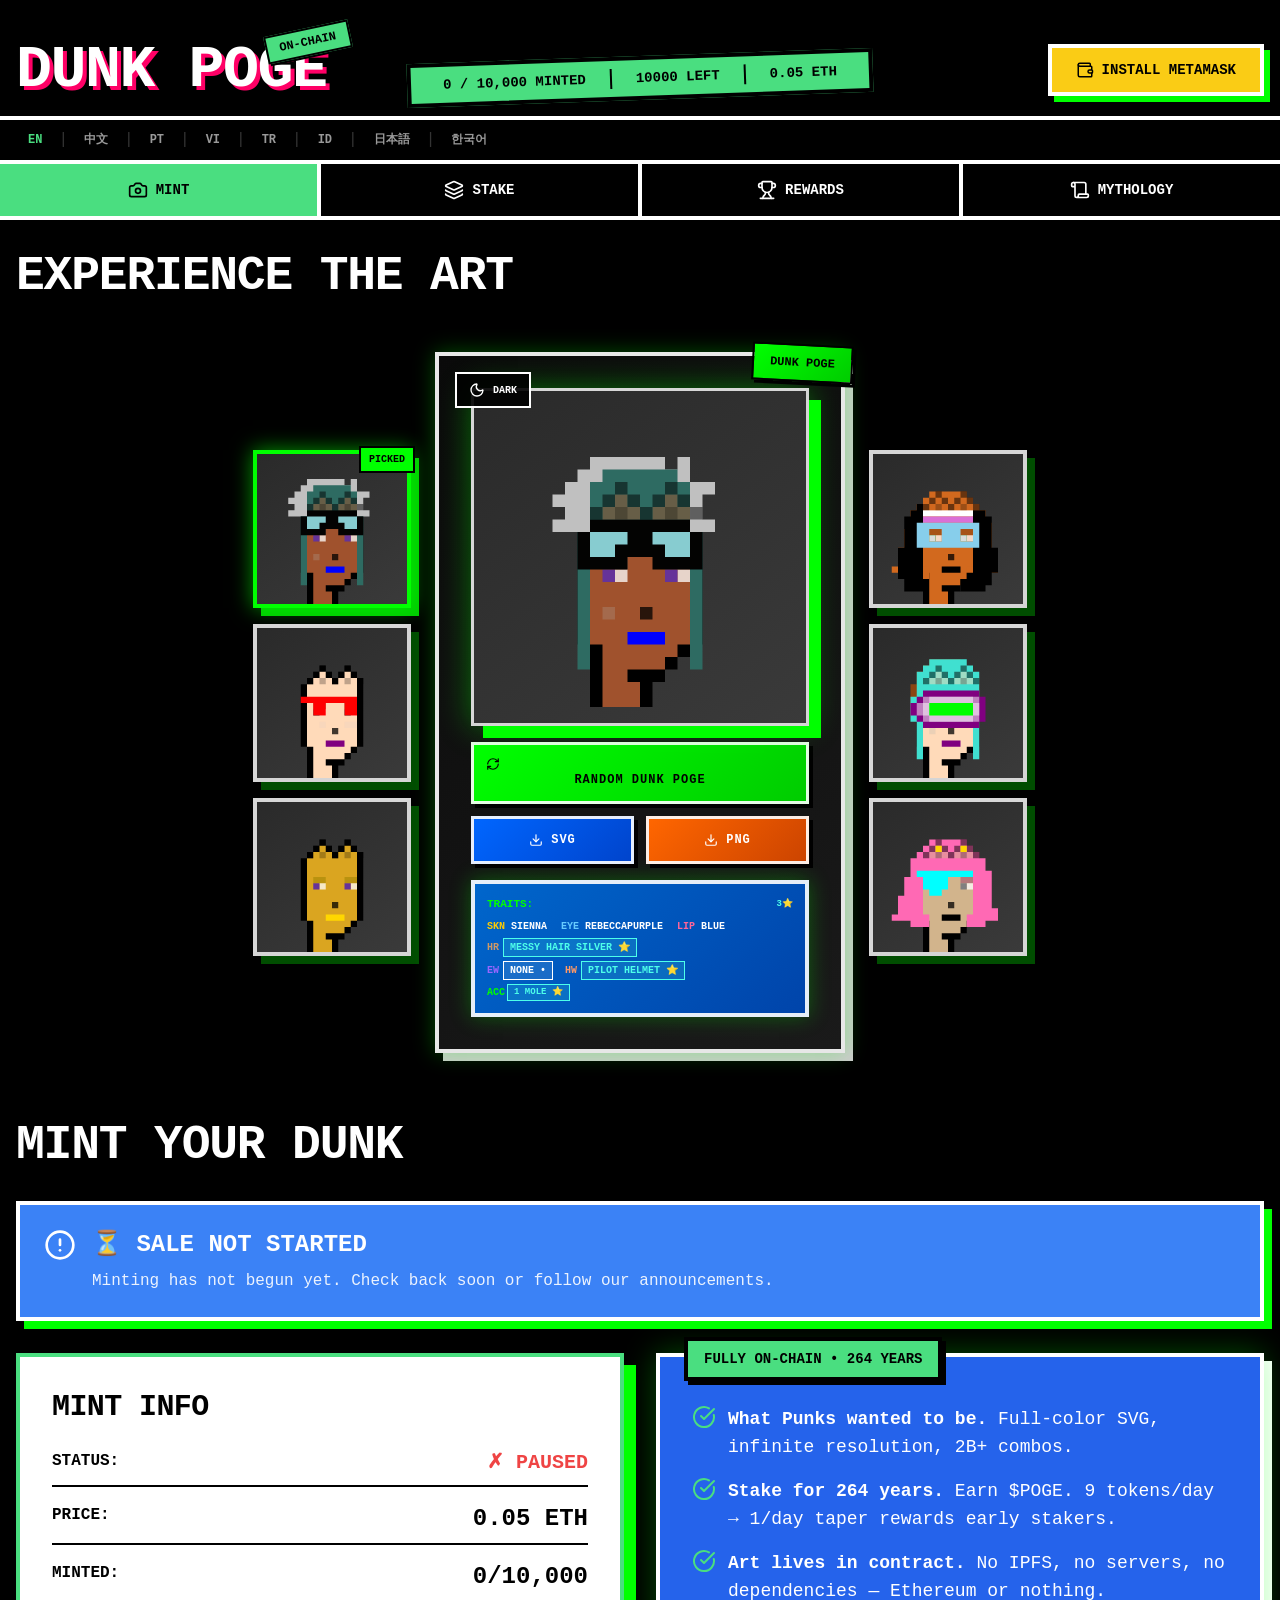
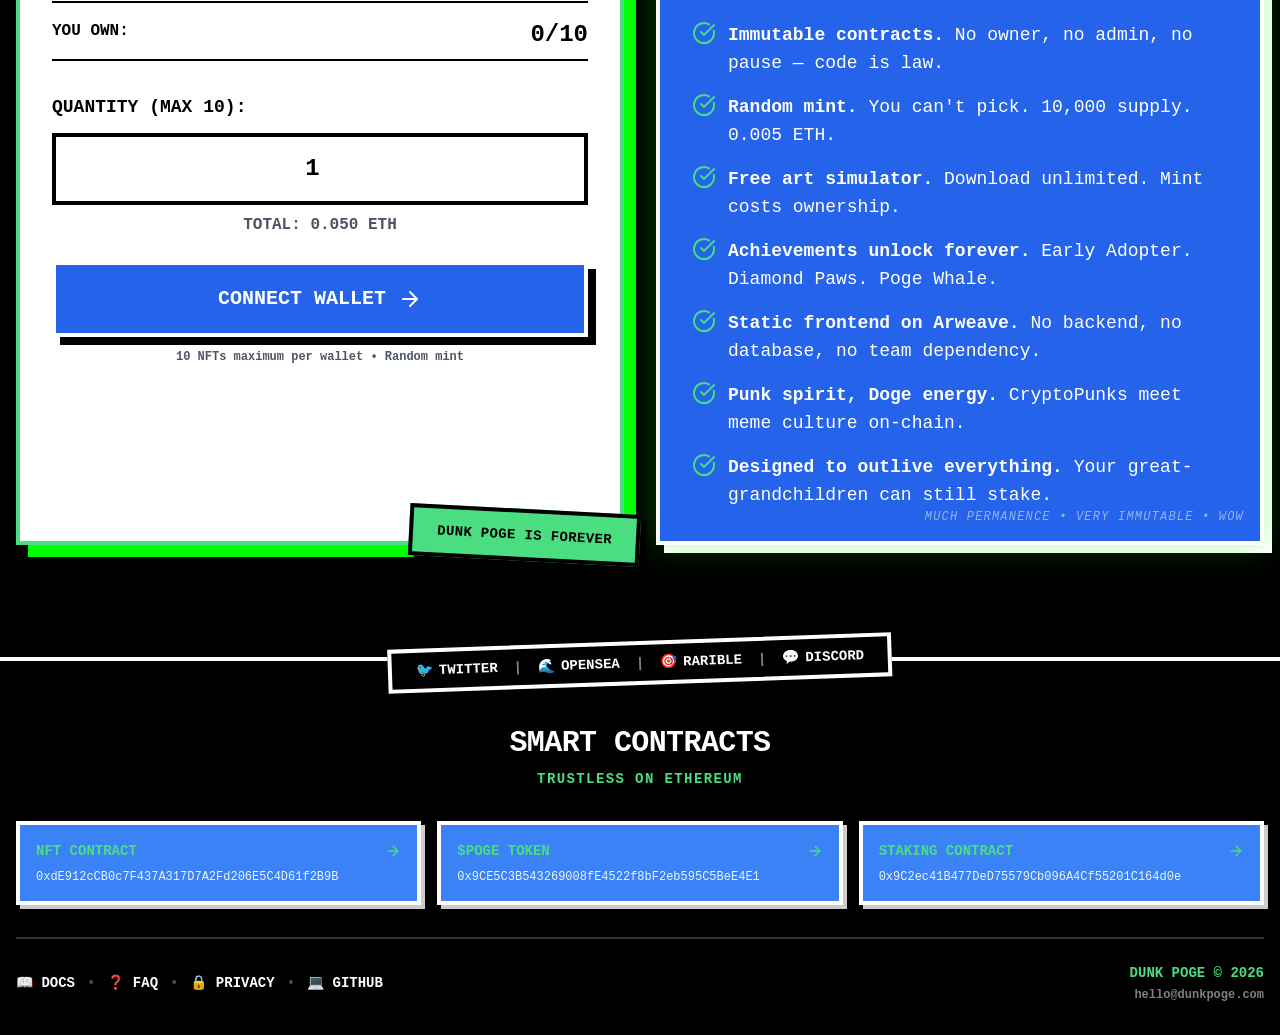
==== index.html @ 6340767e "Add files via upload" ====
<!doctype html><html lang="en"><head><meta charset="utf-8"/><title>Dunk Poge • On-Chain NFTs and $Poge</title><meta name="description" content="10,000 immutable Dunks. On-chain forever. CryptoPunk meets Doge spirit."/><meta name="viewport" content="width=device-width,initial-scale=1"/><meta property="og:title" content="Dunk Poge • On-Chain NFTs and $Poge"/><meta property="og:description" content="10,000 immutable NFTs with staking for $Poge."/><meta property="og:image" content="/logo512.png"/><meta property="og:url" content="https://dunkpoge.com"/><meta name="twitter:title" content="Dunk Poge • On-Chain NFTs and $Poge"/><meta name="twitter:description" content="10,000 immutable NFTs with staking for $Poge."/><meta name="twitter:image" content="/logo512.png"/><link rel="icon" href="/favicon.ico"/><script defer="defer" src="/static/js/main.a86b09f0.js"></script><link href="/static/css/main.7e7ece1b.css" rel="stylesheet"></head><body><noscript>You need to enable JavaScript to run this app.</noscript><div id="root"></div></body></html>
---- static/css/main.7e7ece1b.css ----
@import url(https://fonts.googleapis.com/css2?family=Space+Mono:wght@400;700&display=swap);*,:after,:before{--tw-border-spacing-x:0;--tw-border-spacing-y:0;--tw-translate-x:0;--tw-translate-y:0;--tw-rotate:0;--tw-skew-x:0;--tw-skew-y:0;--tw-scale-x:1;--tw-scale-y:1;--tw-pan-x: ;--tw-pan-y: ;--tw-pinch-zoom: ;--tw-scroll-snap-strictness:proximity;--tw-gradient-from-position: ;--tw-gradient-via-position: ;--tw-gradient-to-position: ;--tw-ordinal: ;--tw-slashed-zero: ;--tw-numeric-figure: ;--tw-numeric-spacing: ;--tw-numeric-fraction: ;--tw-ring-inset: ;--tw-ring-offset-width:0px;--tw-ring-offset-color:#fff;--tw-ring-color:#3b82f680;--tw-ring-offset-shadow:0 0 #0000;--tw-ring-shadow:0 0 #0000;--tw-shadow:0 0 #0000;--tw-shadow-colored:0 0 #0000;--tw-blur: ;--tw-brightness: ;--tw-contrast: ;--tw-grayscale: ;--tw-hue-rotate: ;--tw-invert: ;--tw-saturate: ;--tw-sepia: ;--tw-drop-shadow: ;--tw-backdrop-blur: ;--tw-backdrop-brightness: ;--tw-backdrop-contrast: ;--tw-backdrop-grayscale: ;--tw-backdrop-hue-rotate: ;--tw-backdrop-invert: ;--tw-backdrop-opacity: ;--tw-backdrop-saturate: ;--tw-backdrop-sepia: ;--tw-contain-size: ;--tw-contain-layout: ;--tw-contain-paint: ;--tw-contain-style: }::backdrop{--tw-border-spacing-x:0;--tw-border-spacing-y:0;--tw-translate-x:0;--tw-translate-y:0;--tw-rotate:0;--tw-skew-x:0;--tw-skew-y:0;--tw-scale-x:1;--tw-scale-y:1;--tw-pan-x: ;--tw-pan-y: ;--tw-pinch-zoom: ;--tw-scroll-snap-strictness:proximity;--tw-gradient-from-position: ;--tw-gradient-via-position: ;--tw-gradient-to-position: ;--tw-ordinal: ;--tw-slashed-zero: ;--tw-numeric-figure: ;--tw-numeric-spacing: ;--tw-numeric-fraction: ;--tw-ring-inset: ;--tw-ring-offset-width:0px;--tw-ring-offset-color:#fff;--tw-ring-color:#3b82f680;--tw-ring-offset-shadow:0 0 #0000;--tw-ring-shadow:0 0 #0000;--tw-shadow:0 0 #0000;--tw-shadow-colored:0 0 #0000;--tw-blur: ;--tw-brightness: ;--tw-contrast: ;--tw-grayscale: ;--tw-hue-rotate: ;--tw-invert: ;--tw-saturate: ;--tw-sepia: ;--tw-drop-shadow: ;--tw-backdrop-blur: ;--tw-backdrop-brightness: ;--tw-backdrop-contrast: ;--tw-backdrop-grayscale: ;--tw-backdrop-hue-rotate: ;--tw-backdrop-invert: ;--tw-backdrop-opacity: ;--tw-backdrop-saturate: ;--tw-backdrop-sepia: ;--tw-contain-size: ;--tw-contain-layout: ;--tw-contain-paint: ;--tw-contain-style: }/*
! tailwindcss v3.4.19 | MIT License | https://tailwindcss.com
*/*,:after,:before{border:0 solid #e5e7eb;box-sizing:border-box}:after,:before{--tw-content:""}:host,html{-webkit-text-size-adjust:100%;font-feature-settings:normal;-webkit-tap-highlight-color:transparent;font-family:ui-sans-serif,system-ui,sans-serif,Apple Color Emoji,Segoe UI Emoji,Segoe UI Symbol,Noto Color Emoji;font-variation-settings:normal;line-height:1.5;tab-size:4}body{line-height:inherit}hr{border-top-width:1px;color:inherit;height:0}abbr:where([title]){-webkit-text-decoration:underline dotted;text-decoration:underline dotted}h1,h2,h3,h4,h5,h6{font-size:inherit;font-weight:inherit}a{color:inherit;text-decoration:inherit}b,strong{font-weight:bolder}code,kbd,pre,samp{font-feature-settings:normal;font-family:ui-monospace,SFMono-Regular,Menlo,Monaco,Consolas,Liberation Mono,Courier New,monospace;font-size:1em;font-variation-settings:normal}small{font-size:80%}sub,sup{font-size:75%;line-height:0;position:relative;vertical-align:initial}sub{bottom:-.25em}sup{top:-.5em}table{border-collapse:collapse;border-color:inherit;text-indent:0}button,input,optgroup,select,textarea{font-feature-settings:inherit;color:inherit;font-family:inherit;font-size:100%;font-variation-settings:inherit;font-weight:inherit;letter-spacing:inherit;line-height:inherit;margin:0;padding:0}button,select{text-transform:none}button,input:where([type=button]),input:where([type=reset]),input:where([type=submit]){-webkit-appearance:button;background-color:initial;background-image:none}:-moz-focusring{outline:auto}:-moz-ui-invalid{box-shadow:none}progress{vertical-align:initial}::-webkit-inner-spin-button,::-webkit-outer-spin-button{height:auto}[type=search]{-webkit-appearance:textfield;outline-offset:-2px}::-webkit-search-decoration{-webkit-appearance:none}::-webkit-file-upload-button{-webkit-appearance:button;font:inherit}summary{display:list-item}blockquote,dd,dl,figure,h1,h2,h3,h4,h5,h6,hr,p,pre{margin:0}fieldset{margin:0}fieldset,legend{padding:0}menu,ol,ul{list-style:none;margin:0;padding:0}dialog{padding:0}textarea{resize:vertical}input::placeholder,textarea::placeholder{color:#9ca3af;opacity:1}[role=button],button{cursor:pointer}:disabled{cursor:default}audio,canvas,embed,iframe,img,object,svg,video{display:block;vertical-align:middle}img,video{height:auto;max-width:100%}[hidden]:where(:not([hidden=until-found])){display:none}.pointer-events-none{pointer-events:none}.fixed{position:fixed}.absolute{position:absolute}.relative{position:relative}.sticky{position:-webkit-sticky;position:sticky}.inset-0{inset:0}.-bottom-5{bottom:-1.25rem}.-right-4{right:-1rem}.-right-5{right:-1.25rem}.-right-6{right:-1.5rem}.-top-3{top:-.75rem}.-top-4{top:-1rem}.-top-5{top:-1.25rem}.bottom-0{bottom:0}.bottom-2{bottom:.5rem}.bottom-4{bottom:1rem}.left-1\/2{left:50%}.left-6{left:1.5rem}.right-0{right:0}.right-2{right:.5rem}.right-4{right:1rem}.top-0{top:0}.top-4{top:1rem}.top-full{top:100%}.z-10{z-index:10}.z-20{z-index:20}.z-30{z-index:30}.z-40{z-index:40}.z-50{z-index:50}.m-0{margin:0}.mx-auto{margin-left:auto;margin-right:auto}.my-8{margin-bottom:2rem;margin-top:2rem}.mb-1{margin-bottom:.25rem}.mb-2{margin-bottom:.5rem}.mb-3{margin-bottom:.75rem}.mb-32{margin-bottom:8rem}.mb-4{margin-bottom:1rem}.mb-6{margin-bottom:1.5rem}.mb-8{margin-bottom:2rem}.ml-1{margin-left:.25rem}.ml-auto{margin-left:auto}.mt-0{margin-top:0}.mt-1{margin-top:.25rem}.mt-2{margin-top:.5rem}.mt-20{margin-top:5rem}.mt-3{margin-top:.75rem}.mt-4{margin-top:1rem}.mt-6{margin-top:1.5rem}.mt-8{margin-top:2rem}.block{display:block}.inline-block{display:inline-block}.flex{display:flex}.grid{display:grid}.hidden{display:none}.h-1{height:.25rem}.h-10{height:2.5rem}.h-12{height:3rem}.h-16{height:4rem}.h-2{height:.5rem}.h-20{height:5rem}.h-28{height:7rem}.h-4{height:1rem}.h-6{height:1.5rem}.h-8{height:2rem}.h-9{height:2.25rem}.h-auto{height:auto}.h-full{height:100%}.max-h-\[400px\]{max-height:400px}.max-h-\[90vh\]{max-height:90vh}.max-h-full{max-height:100%}.min-h-\[200px\]{min-height:200px}.min-h-screen{min-height:100vh}.w-10{width:2.5rem}.w-24{width:6rem}.w-32{width:8rem}.w-40{width:10rem}.w-48{width:12rem}.w-9{width:2.25rem}.w-full{width:100%}.min-w-\[200px\]{min-width:200px}.max-w-2xl{max-width:42rem}.max-w-3xl{max-width:48rem}.max-w-4xl{max-width:56rem}.max-w-7xl{max-width:80rem}.max-w-full{max-width:100%}.max-w-md{max-width:28rem}.max-w-sm{max-width:24rem}.flex-1{flex:1 1}.flex-shrink-0{flex-shrink:0}.grow{flex-grow:1}.-translate-x-1\/2{--tw-translate-x:-50%}.-rotate-12,.-translate-x-1\/2{transform:translate(var(--tw-translate-x),var(--tw-translate-y)) rotate(var(--tw-rotate)) skewX(var(--tw-skew-x)) skewY(var(--tw-skew-y)) scaleX(var(--tw-scale-x)) scaleY(var(--tw-scale-y))}.-rotate-12{--tw-rotate:-12deg}.-rotate-2{--tw-rotate:-2deg}.-rotate-2,.rotate-180{transform:translate(var(--tw-translate-x),var(--tw-translate-y)) rotate(var(--tw-rotate)) skewX(var(--tw-skew-x)) skewY(var(--tw-skew-y)) scaleX(var(--tw-scale-x)) scaleY(var(--tw-scale-y))}.rotate-180{--tw-rotate:180deg}.rotate-3{--tw-rotate:3deg}.rotate-3,.transform{transform:translate(var(--tw-translate-x),var(--tw-translate-y)) rotate(var(--tw-rotate)) skewX(var(--tw-skew-x)) skewY(var(--tw-skew-y)) scaleX(var(--tw-scale-x)) scaleY(var(--tw-scale-y))}@keyframes bounce{0%,to{animation-timing-function:cubic-bezier(.8,0,1,1);transform:translateY(-25%)}50%{animation-timing-function:cubic-bezier(0,0,.2,1);transform:none}}.animate-bounce{animation:bounce 1s infinite}@keyframes pulse{50%{opacity:.5}}.animate-pulse{animation:pulse 2s cubic-bezier(.4,0,.6,1) infinite}@keyframes spin{to{transform:rotate(1turn)}}.animate-spin{animation:spin 1s linear infinite}.cursor-default{cursor:default}.cursor-not-allowed{cursor:not-allowed}.cursor-pointer{cursor:pointer}.select-none{-webkit-user-select:none;user-select:none}.list-disc{list-style-type:disc}.grid-cols-1{grid-template-columns:repeat(1,minmax(0,1fr))}.grid-cols-2{grid-template-columns:repeat(2,minmax(0,1fr))}.grid-cols-3{grid-template-columns:repeat(3,minmax(0,1fr))}.flex-col{flex-direction:column}.flex-wrap{flex-wrap:wrap}.items-start{align-items:flex-start}.items-center{align-items:center}.justify-end{justify-content:flex-end}.justify-center{justify-content:center}.justify-between{justify-content:space-between}.gap-0{gap:0}.gap-1{gap:.25rem}.gap-1\.5{gap:.375rem}.gap-2{gap:.5rem}.gap-3{gap:.75rem}.gap-4{gap:1rem}.gap-6{gap:1.5rem}.gap-x-2{column-gap:.5rem}.space-y-1>:not([hidden])~:not([hidden]){--tw-space-y-reverse:0;margin-bottom:calc(.25rem*var(--tw-space-y-reverse));margin-top:calc(.25rem*(1 - var(--tw-space-y-reverse)))}.space-y-12>:not([hidden])~:not([hidden]){--tw-space-y-reverse:0;margin-bottom:calc(3rem*var(--tw-space-y-reverse));margin-top:calc(3rem*(1 - var(--tw-space-y-reverse)))}.space-y-2>:not([hidden])~:not([hidden]){--tw-space-y-reverse:0;margin-bottom:calc(.5rem*var(--tw-space-y-reverse));margin-top:calc(.5rem*(1 - var(--tw-space-y-reverse)))}.space-y-3>:not([hidden])~:not([hidden]){--tw-space-y-reverse:0;margin-bottom:calc(.75rem*var(--tw-space-y-reverse));margin-top:calc(.75rem*(1 - var(--tw-space-y-reverse)))}.space-y-4>:not([hidden])~:not([hidden]){--tw-space-y-reverse:0;margin-bottom:calc(1rem*var(--tw-space-y-reverse));margin-top:calc(1rem*(1 - var(--tw-space-y-reverse)))}.space-y-6>:not([hidden])~:not([hidden]){--tw-space-y-reverse:0;margin-bottom:calc(1.5rem*var(--tw-space-y-reverse));margin-top:calc(1.5rem*(1 - var(--tw-space-y-reverse)))}.overflow-hidden{overflow:hidden}.overflow-y-auto{overflow-y:auto}.truncate{overflow:hidden;text-overflow:ellipsis}.truncate,.whitespace-nowrap{white-space:nowrap}.break-all{word-break:break-all}.rounded{border-radius:.25rem}.border{border-width:1px}.border-2{border-width:2px}.border-4{border-width:4px}.border-8{border-width:8px}.border-b-2{border-bottom-width:2px}.border-b-4{border-bottom-width:4px}.border-l-2{border-left-width:2px}.border-r-4{border-right-width:4px}.border-t{border-top-width:1px}.border-t-2{border-top-width:2px}.border-t-4{border-top-width:4px}.border-none{border-style:none}.border-black{--tw-border-opacity:1;border-color:#000;border-color:rgb(0 0 0/var(--tw-border-opacity,1))}.border-black\/50{border-color:#00000080}.border-blue-400{--tw-border-opacity:1;border-color:#60a5fa;border-color:rgb(96 165 250/var(--tw-border-opacity,1))}.border-blue-500{--tw-border-opacity:1;border-color:#3b82f6;border-color:rgb(59 130 246/var(--tw-border-opacity,1))}.border-blue-600{--tw-border-opacity:1;border-color:#2563eb;border-color:rgb(37 99 235/var(--tw-border-opacity,1))}.border-blue-800{--tw-border-opacity:1;border-color:#1e40af;border-color:rgb(30 64 175/var(--tw-border-opacity,1))}.border-gray-300{--tw-border-opacity:1;border-color:#d1d5db;border-color:rgb(209 213 219/var(--tw-border-opacity,1))}.border-gray-400{--tw-border-opacity:1;border-color:#9ca3af;border-color:rgb(156 163 175/var(--tw-border-opacity,1))}.border-green-400{--tw-border-opacity:1;border-color:#4ade80;border-color:rgb(74 222 128/var(--tw-border-opacity,1))}.border-green-400\/90{border-color:#4ade80e6}.border-green-500{--tw-border-opacity:1;border-color:#22c55e;border-color:rgb(34 197 94/var(--tw-border-opacity,1))}.border-green-600{--tw-border-opacity:1;border-color:#16a34a;border-color:rgb(22 163 74/var(--tw-border-opacity,1))}.border-purple-400{--tw-border-opacity:1;border-color:#c084fc;border-color:rgb(192 132 252/var(--tw-border-opacity,1))}.border-purple-600{--tw-border-opacity:1;border-color:#9333ea;border-color:rgb(147 51 234/var(--tw-border-opacity,1))}.border-white{--tw-border-opacity:1;border-color:#fff;border-color:rgb(255 255 255/var(--tw-border-opacity,1))}.border-white\/20{border-color:#fff3}.border-white\/30{border-color:#ffffff4d}.border-white\/40{border-color:#fff6}.border-white\/50{border-color:#ffffff80}.border-white\/90{border-color:#ffffffe6}.border-yellow-400{--tw-border-opacity:1;border-color:#facc15;border-color:rgb(250 204 21/var(--tw-border-opacity,1))}.border-yellow-400\/50{border-color:#facc1580}.border-yellow-500{--tw-border-opacity:1;border-color:#eab308;border-color:rgb(234 179 8/var(--tw-border-opacity,1))}.border-yellow-600{--tw-border-opacity:1;border-color:#ca8a04;border-color:rgb(202 138 4/var(--tw-border-opacity,1))}.bg-black{--tw-bg-opacity:1;background-color:#000;background-color:rgb(0 0 0/var(--tw-bg-opacity,1))}.bg-black\/30{background-color:#0000004d}.bg-black\/40{background-color:#0006}.bg-black\/50{background-color:#00000080}.bg-black\/80{background-color:#000c}.bg-black\/90{background-color:#000000e6}.bg-blue-100{--tw-bg-opacity:1;background-color:#dbeafe;background-color:rgb(219 234 254/var(--tw-bg-opacity,1))}.bg-blue-500{--tw-bg-opacity:1;background-color:#3b82f6;background-color:rgb(59 130 246/var(--tw-bg-opacity,1))}.bg-blue-500\/10{background-color:#3b82f61a}.bg-blue-600{--tw-bg-opacity:1;background-color:#2563eb;background-color:rgb(37 99 235/var(--tw-bg-opacity,1))}.bg-cyan-600{--tw-bg-opacity:1;background-color:#0891b2;background-color:rgb(8 145 178/var(--tw-bg-opacity,1))}.bg-gray-100{--tw-bg-opacity:1;background-color:#f3f4f6;background-color:rgb(243 244 246/var(--tw-bg-opacity,1))}.bg-gray-200{--tw-bg-opacity:1;background-color:#e5e7eb;background-color:rgb(229 231 235/var(--tw-bg-opacity,1))}.bg-gray-300{--tw-bg-opacity:1;background-color:#d1d5db;background-color:rgb(209 213 219/var(--tw-bg-opacity,1))}.bg-gray-500{--tw-bg-opacity:1;background-color:#6b7280;background-color:rgb(107 114 128/var(--tw-bg-opacity,1))}.bg-gray-600{--tw-bg-opacity:1;background-color:#4b5563;background-color:rgb(75 85 99/var(--tw-bg-opacity,1))}.bg-gray-900{--tw-bg-opacity:1;background-color:#111827;background-color:rgb(17 24 39/var(--tw-bg-opacity,1))}.bg-green-100{--tw-bg-opacity:1;background-color:#dcfce7;background-color:rgb(220 252 231/var(--tw-bg-opacity,1))}.bg-green-400{--tw-bg-opacity:1;background-color:#4ade80;background-color:rgb(74 222 128/var(--tw-bg-opacity,1))}.bg-green-400\/20{background-color:#4ade8033}.bg-green-500\/20{background-color:#22c55e33}.bg-green-600{--tw-bg-opacity:1;background-color:#16a34a;background-color:rgb(22 163 74/var(--tw-bg-opacity,1))}.bg-orange-500{--tw-bg-opacity:1;background-color:#f97316;background-color:rgb(249 115 22/var(--tw-bg-opacity,1))}.bg-purple-100{--tw-bg-opacity:1;background-color:#f3e8ff;background-color:rgb(243 232 255/var(--tw-bg-opacity,1))}.bg-purple-600{--tw-bg-opacity:1;background-color:#9333ea;background-color:rgb(147 51 234/var(--tw-bg-opacity,1))}.bg-red-500{--tw-bg-opacity:1;background-color:#ef4444;background-color:rgb(239 68 68/var(--tw-bg-opacity,1))}.bg-red-600{--tw-bg-opacity:1;background-color:#dc2626;background-color:rgb(220 38 38/var(--tw-bg-opacity,1))}.bg-transparent{background-color:initial}.bg-white{--tw-bg-opacity:1;background-color:#fff;background-color:rgb(255 255 255/var(--tw-bg-opacity,1))}.bg-white\/10{background-color:#ffffff1a}.bg-white\/20{background-color:#fff3}.bg-yellow-100{--tw-bg-opacity:1;background-color:#fef9c3;background-color:rgb(254 249 195/var(--tw-bg-opacity,1))}.bg-yellow-400{--tw-bg-opacity:1;background-color:#facc15;background-color:rgb(250 204 21/var(--tw-bg-opacity,1))}.bg-yellow-400\/20{background-color:#facc1533}.bg-yellow-500{--tw-bg-opacity:1;background-color:#eab308;background-color:rgb(234 179 8/var(--tw-bg-opacity,1))}.bg-yellow-500\/20{background-color:#eab30833}.bg-yellow-600{--tw-bg-opacity:1;background-color:#ca8a04;background-color:rgb(202 138 4/var(--tw-bg-opacity,1))}.bg-gradient-to-br{background-image:linear-gradient(to bottom right,var(--tw-gradient-stops))}.bg-gradient-to-r{background-image:linear-gradient(to right,var(--tw-gradient-stops))}.from-black{--tw-gradient-from:#000 var(--tw-gradient-from-position);--tw-gradient-to:#0000 var(--tw-gradient-to-position);--tw-gradient-stops:var(--tw-gradient-from),var(--tw-gradient-to)}.from-blue-500{--tw-gradient-from:#3b82f6 var(--tw-gradient-from-position);--tw-gradient-to:#3b82f600 var(--tw-gradient-to-position);--tw-gradient-stops:var(--tw-gradient-from),var(--tw-gradient-to)}.from-blue-600{--tw-gradient-from:#2563eb var(--tw-gradient-from-position);--tw-gradient-to:#2563eb00 var(--tw-gradient-to-position);--tw-gradient-stops:var(--tw-gradient-from),var(--tw-gradient-to)}.from-green-400{--tw-gradient-from:#4ade80 var(--tw-gradient-from-position);--tw-gradient-to:#4ade8000 var(--tw-gradient-to-position);--tw-gradient-stops:var(--tw-gradient-from),var(--tw-gradient-to)}.from-green-400\/20{--tw-gradient-from:#4ade8033 var(--tw-gradient-from-position);--tw-gradient-to:#4ade8000 var(--tw-gradient-to-position);--tw-gradient-stops:var(--tw-gradient-from),var(--tw-gradient-to)}.from-green-500{--tw-gradient-from:#22c55e var(--tw-gradient-from-position);--tw-gradient-to:#22c55e00 var(--tw-gradient-to-position);--tw-gradient-stops:var(--tw-gradient-from),var(--tw-gradient-to)}.from-purple-100{--tw-gradient-from:#f3e8ff var(--tw-gradient-from-position);--tw-gradient-to:#f3e8ff00 var(--tw-gradient-to-position);--tw-gradient-stops:var(--tw-gradient-from),var(--tw-gradient-to)}.from-purple-500{--tw-gradient-from:#a855f7 var(--tw-gradient-from-position);--tw-gradient-to:#a855f700 var(--tw-gradient-to-position);--tw-gradient-stops:var(--tw-gradient-from),var(--tw-gradient-to)}.from-purple-600{--tw-gradient-from:#9333ea var(--tw-gradient-from-position);--tw-gradient-to:#9333ea00 var(--tw-gradient-to-position);--tw-gradient-stops:var(--tw-gradient-from),var(--tw-gradient-to)}.from-red-600{--tw-gradient-from:#dc2626 var(--tw-gradient-from-position);--tw-gradient-to:#dc262600 var(--tw-gradient-to-position);--tw-gradient-stops:var(--tw-gradient-from),var(--tw-gradient-to)}.from-white{--tw-gradient-from:#fff var(--tw-gradient-from-position);--tw-gradient-to:#fff0 var(--tw-gradient-to-position);--tw-gradient-stops:var(--tw-gradient-from),var(--tw-gradient-to)}.from-yellow-400{--tw-gradient-from:#facc15 var(--tw-gradient-from-position);--tw-gradient-to:#facc1500 var(--tw-gradient-to-position);--tw-gradient-stops:var(--tw-gradient-from),var(--tw-gradient-to)}.from-yellow-500{--tw-gradient-from:#eab308 var(--tw-gradient-from-position);--tw-gradient-to:#eab30800 var(--tw-gradient-to-position);--tw-gradient-stops:var(--tw-gradient-from),var(--tw-gradient-to)}.from-yellow-600{--tw-gradient-from:#ca8a04 var(--tw-gradient-from-position);--tw-gradient-to:#ca8a0400 var(--tw-gradient-to-position);--tw-gradient-stops:var(--tw-gradient-from),var(--tw-gradient-to)}.via-pink-500{--tw-gradient-to:#ec489900 var(--tw-gradient-to-position);--tw-gradient-stops:var(--tw-gradient-from),#ec4899 var(--tw-gradient-via-position),var(--tw-gradient-to)}.via-purple-600{--tw-gradient-to:#9333ea00 var(--tw-gradient-to-position);--tw-gradient-stops:var(--tw-gradient-from),#9333ea var(--tw-gradient-via-position),var(--tw-gradient-to)}.to-blue-100{--tw-gradient-to:#dbeafe var(--tw-gradient-to-position)}.to-blue-500{--tw-gradient-to:#3b82f6 var(--tw-gradient-to-position)}.to-blue-600{--tw-gradient-to:#2563eb var(--tw-gradient-to-position)}.to-blue-700{--tw-gradient-to:#1d4ed8 var(--tw-gradient-to-position)}.to-cyan-400{--tw-gradient-to:#22d3ee var(--tw-gradient-to-position)}.to-gray-300{--tw-gradient-to:#d1d5db var(--tw-gradient-to-position)}.to-gray-900{--tw-gradient-to:#111827 var(--tw-gradient-to-position)}.to-green-600{--tw-gradient-to:#16a34a var(--tw-gradient-to-position)}.to-green-700{--tw-gradient-to:#15803d var(--tw-gradient-to-position)}.to-pink-600{--tw-gradient-to:#db2777 var(--tw-gradient-to-position)}.to-purple-600{--tw-gradient-to:#9333ea var(--tw-gradient-to-position)}.to-purple-700{--tw-gradient-to:#7e22ce var(--tw-gradient-to-position)}.to-red-500{--tw-gradient-to:#ef4444 var(--tw-gradient-to-position)}.to-transparent{--tw-gradient-to:#0000 var(--tw-gradient-to-position)}.to-yellow-400{--tw-gradient-to:#facc15 var(--tw-gradient-to-position)}.to-yellow-600{--tw-gradient-to:#ca8a04 var(--tw-gradient-to-position)}.to-yellow-700{--tw-gradient-to:#a16207 var(--tw-gradient-to-position)}.object-contain{object-fit:contain}.p-12{padding:3rem}.p-2{padding:.5rem}.p-3{padding:.75rem}.p-4{padding:1rem}.p-5{padding:1.25rem}.p-6{padding:1.5rem}.p-8{padding:2rem}.px-1{padding-left:.25rem;padding-right:.25rem}.px-2{padding-left:.5rem;padding-right:.5rem}.px-3{padding-left:.75rem;padding-right:.75rem}.px-4{padding-left:1rem;padding-right:1rem}.px-5{padding-left:1.25rem;padding-right:1.25rem}.px-6{padding-left:1.5rem;padding-right:1.5rem}.px-8{padding-left:2rem;padding-right:2rem}.py-1{padding-bottom:.25rem;padding-top:.25rem}.py-2{padding-bottom:.5rem;padding-top:.5rem}.py-20{padding-bottom:5rem;padding-top:5rem}.py-3{padding-bottom:.75rem;padding-top:.75rem}.py-4{padding-bottom:1rem;padding-top:1rem}.py-5{padding-bottom:1.25rem;padding-top:1.25rem}.py-6{padding-bottom:1.5rem;padding-top:1.5rem}.py-8{padding-bottom:2rem;padding-top:2rem}.pb-2{padding-bottom:.5rem}.pb-4{padding-bottom:1rem}.pb-5{padding-bottom:1.25rem}.pb-6{padding-bottom:1.5rem}.pl-4{padding-left:1rem}.pl-6{padding-left:1.5rem}.pt-2{padding-top:.5rem}.pt-3{padding-top:.75rem}.pt-4{padding-top:1rem}.pt-6{padding-top:1.5rem}.text-left{text-align:left}.text-center{text-align:center}.text-right{text-align:right}.font-mono{font-family:ui-monospace,SFMono-Regular,Menlo,Monaco,Consolas,Liberation Mono,Courier New,monospace}.text-2xl{font-size:1.5rem;line-height:2rem}.text-3xl{font-size:1.875rem;line-height:2.25rem}.text-4xl{font-size:2.25rem;line-height:2.5rem}.text-6xl{font-size:3.75rem;line-height:1}.text-\[10px\]{font-size:10px}.text-\[9px\]{font-size:9px}.text-base{font-size:1rem;line-height:1.5rem}.text-lg{font-size:1.125rem;line-height:1.75rem}.text-sm{font-size:.875rem;line-height:1.25rem}.text-xl{font-size:1.25rem;line-height:1.75rem}.text-xs{font-size:.75rem;line-height:1rem}.font-black{font-weight:900}.font-bold{font-weight:700}.font-normal{font-weight:400}.uppercase{text-transform:uppercase}.normal-case{text-transform:none}.italic{font-style:italic}.leading-relaxed{line-height:1.625}.leading-tight{line-height:1.25}.tracking-tight{letter-spacing:-.025em}.tracking-wide{letter-spacing:.025em}.tracking-widest{letter-spacing:.1em}.text-black{--tw-text-opacity:1;color:#000;color:rgb(0 0 0/var(--tw-text-opacity,1))}.text-blue-400{--tw-text-opacity:1;color:#60a5fa;color:rgb(96 165 250/var(--tw-text-opacity,1))}.text-blue-500{--tw-text-opacity:1;color:#3b82f6;color:rgb(59 130 246/var(--tw-text-opacity,1))}.text-blue-600{--tw-text-opacity:1;color:#2563eb;color:rgb(37 99 235/var(--tw-text-opacity,1))}.text-gray-400{--tw-text-opacity:1;color:#9ca3af;color:rgb(156 163 175/var(--tw-text-opacity,1))}.text-gray-500{--tw-text-opacity:1;color:#6b7280;color:rgb(107 114 128/var(--tw-text-opacity,1))}.text-gray-600{--tw-text-opacity:1;color:#4b5563;color:rgb(75 85 99/var(--tw-text-opacity,1))}.text-gray-700{--tw-text-opacity:1;color:#374151;color:rgb(55 65 81/var(--tw-text-opacity,1))}.text-gray-900{--tw-text-opacity:1;color:#111827;color:rgb(17 24 39/var(--tw-text-opacity,1))}.text-green-200{--tw-text-opacity:1;color:#bbf7d0;color:rgb(187 247 208/var(--tw-text-opacity,1))}.text-green-400{--tw-text-opacity:1;color:#4ade80;color:rgb(74 222 128/var(--tw-text-opacity,1))}.text-green-500{--tw-text-opacity:1;color:#22c55e;color:rgb(34 197 94/var(--tw-text-opacity,1))}.text-green-600{--tw-text-opacity:1;color:#16a34a;color:rgb(22 163 74/var(--tw-text-opacity,1))}.text-green-700{--tw-text-opacity:1;color:#15803d;color:rgb(21 128 61/var(--tw-text-opacity,1))}.text-green-800{--tw-text-opacity:1;color:#166534;color:rgb(22 101 52/var(--tw-text-opacity,1))}.text-purple-600{--tw-text-opacity:1;color:#9333ea;color:rgb(147 51 234/var(--tw-text-opacity,1))}.text-red-400{--tw-text-opacity:1;color:#f87171;color:rgb(248 113 113/var(--tw-text-opacity,1))}.text-red-500{--tw-text-opacity:1;color:#ef4444;color:rgb(239 68 68/var(--tw-text-opacity,1))}.text-red-600{--tw-text-opacity:1;color:#dc2626;color:rgb(220 38 38/var(--tw-text-opacity,1))}.text-white{--tw-text-opacity:1;color:#fff;color:rgb(255 255 255/var(--tw-text-opacity,1))}.text-white\/20{color:#fff3}.text-white\/30{color:#ffffff4d}.text-white\/40{color:#fff6}.text-white\/50{color:#ffffff80}.text-white\/60{color:#fff9}.text-white\/70{color:#ffffffb3}.text-white\/80{color:#fffc}.text-white\/90{color:#ffffffe6}.text-yellow-300{--tw-text-opacity:1;color:#fde047;color:rgb(253 224 71/var(--tw-text-opacity,1))}.text-yellow-400{--tw-text-opacity:1;color:#facc15;color:rgb(250 204 21/var(--tw-text-opacity,1))}.text-yellow-600{--tw-text-opacity:1;color:#ca8a04;color:rgb(202 138 4/var(--tw-text-opacity,1))}.underline{-webkit-text-decoration-line:underline;text-decoration-line:underline}.no-underline{-webkit-text-decoration-line:none;text-decoration-line:none}.opacity-30{opacity:.3}.opacity-50{opacity:.5}.opacity-60{opacity:.6}.opacity-70{opacity:.7}.opacity-75{opacity:.75}.opacity-80{opacity:.8}.opacity-90{opacity:.9}.shadow-\[0_0_10px_rgba\(0\2c 255\2c 0\2c 0\.3\)\]{--tw-shadow:0 0 10px #00ff004d;--tw-shadow-colored:0 0 10px var(--tw-shadow-color)}.shadow-\[0_0_10px_rgba\(0\2c 255\2c 0\2c 0\.3\)\],.shadow-\[0_0_20px_rgba\(0\2c 255\2c 0\2c 0\.2\)\]{box-shadow:0 0 #0000,0 0 #0000,var(--tw-shadow);box-shadow:var(--tw-ring-offset-shadow,0 0 #0000),var(--tw-ring-shadow,0 0 #0000),var(--tw-shadow)}.shadow-\[0_0_20px_rgba\(0\2c 255\2c 0\2c 0\.2\)\]{--tw-shadow:0 0 20px #0f03;--tw-shadow-colored:0 0 20px var(--tw-shadow-color)}.shadow-\[0_0_30px_rgba\(0\2c 255\2c 0\2c 0\.3\)\2c 8px_8px_0_0_\#fff\]{--tw-shadow:0 0 30px #00ff004d,8px 8px 0 0 #fff;--tw-shadow-colored:0 0 30px var(--tw-shadow-color),8px 8px 0 0 var(--tw-shadow-color)}.shadow-\[0_0_30px_rgba\(0\2c 255\2c 0\2c 0\.3\)\2c 8px_8px_0_0_\#fff\],.shadow-\[0_4px_0_0_\#000\]{box-shadow:0 0 #0000,0 0 #0000,var(--tw-shadow);box-shadow:var(--tw-ring-offset-shadow,0 0 #0000),var(--tw-ring-shadow,0 0 #0000),var(--tw-shadow)}.shadow-\[0_4px_0_0_\#000\]{--tw-shadow:0 4px 0 0 #000;--tw-shadow-colored:0 4px 0 0 var(--tw-shadow-color)}.shadow-\[0px_0px_0_0_\#fff\]{--tw-shadow:0px 0px 0 0 #fff;--tw-shadow-colored:0px 0px 0 0 var(--tw-shadow-color);box-shadow:0 0 #0000,0 0 #0000,var(--tw-shadow);box-shadow:var(--tw-ring-offset-shadow,0 0 #0000),var(--tw-ring-shadow,0 0 #0000),var(--tw-shadow)}.shadow-\[12px_12px_0_0_\#000\]{--tw-shadow:12px 12px 0 0 #000;--tw-shadow-colored:12px 12px 0 0 var(--tw-shadow-color)}.shadow-\[12px_12px_0_0_\#000\],.shadow-\[12px_12px_0_0_\#00ff00\]{box-shadow:0 0 #0000,0 0 #0000,var(--tw-shadow);box-shadow:var(--tw-ring-offset-shadow,0 0 #0000),var(--tw-ring-shadow,0 0 #0000),var(--tw-shadow)}.shadow-\[12px_12px_0_0_\#00ff00\]{--tw-shadow:12px 12px 0 0 #0f0;--tw-shadow-colored:12px 12px 0 0 var(--tw-shadow-color)}.shadow-\[12px_12px_0_0_\#fff\]{--tw-shadow:12px 12px 0 0 #fff;--tw-shadow-colored:12px 12px 0 0 var(--tw-shadow-color)}.shadow-\[12px_12px_0_0_\#fff\],.shadow-\[16px_16px_0_0_\#fff\]{box-shadow:0 0 #0000,0 0 #0000,var(--tw-shadow);box-shadow:var(--tw-ring-offset-shadow,0 0 #0000),var(--tw-ring-shadow,0 0 #0000),var(--tw-shadow)}.shadow-\[16px_16px_0_0_\#fff\]{--tw-shadow:16px 16px 0 0 #fff;--tw-shadow-colored:16px 16px 0 0 var(--tw-shadow-color)}.shadow-\[2px_2px_0_0_\#000\]{--tw-shadow:2px 2px 0 0 #000;--tw-shadow-colored:2px 2px 0 0 var(--tw-shadow-color);box-shadow:0 0 #0000,0 0 #0000,var(--tw-shadow);box-shadow:var(--tw-ring-offset-shadow,0 0 #0000),var(--tw-ring-shadow,0 0 #0000),var(--tw-shadow)}.shadow-\[4px_4px_0_0_\#000\]{--tw-shadow:4px 4px 0 0 #000;--tw-shadow-colored:4px 4px 0 0 var(--tw-shadow-color)}.shadow-\[4px_4px_0_0_\#000\],.shadow-\[4px_4px_0_0_\#fff\]{box-shadow:0 0 #0000,0 0 #0000,var(--tw-shadow);box-shadow:var(--tw-ring-offset-shadow,0 0 #0000),var(--tw-ring-shadow,0 0 #0000),var(--tw-shadow)}.shadow-\[4px_4px_0_0_\#fff\]{--tw-shadow:4px 4px 0 0 #fff;--tw-shadow-colored:4px 4px 0 0 var(--tw-shadow-color)}.shadow-\[4px_4px_0_0_rgba\(0\2c 0\2c 0\2c 0\.3\)\]{--tw-shadow:4px 4px 0 0 #0000004d;--tw-shadow-colored:4px 4px 0 0 var(--tw-shadow-color)}.shadow-\[4px_4px_0_0_rgba\(0\2c 0\2c 0\2c 0\.3\)\],.shadow-\[4px_4px_0_0_rgba\(255\2c 255\2c 255\2c 0\.8\)\]{box-shadow:0 0 #0000,0 0 #0000,var(--tw-shadow);box-shadow:var(--tw-ring-offset-shadow,0 0 #0000),var(--tw-ring-shadow,0 0 #0000),var(--tw-shadow)}.shadow-\[4px_4px_0_0_rgba\(255\2c 255\2c 255\2c 0\.8\)\]{--tw-shadow:4px 4px 0 0 #fffc;--tw-shadow-colored:4px 4px 0 0 var(--tw-shadow-color)}.shadow-\[6px_6px_0_0_\#000\]{--tw-shadow:6px 6px 0 0 #000;--tw-shadow-colored:6px 6px 0 0 var(--tw-shadow-color)}.shadow-\[6px_6px_0_0_\#000\],.shadow-\[6px_6px_0_0_\#00ff00\]{box-shadow:0 0 #0000,0 0 #0000,var(--tw-shadow);box-shadow:var(--tw-ring-offset-shadow,0 0 #0000),var(--tw-ring-shadow,0 0 #0000),var(--tw-shadow)}.shadow-\[6px_6px_0_0_\#00ff00\]{--tw-shadow:6px 6px 0 0 #0f0;--tw-shadow-colored:6px 6px 0 0 var(--tw-shadow-color)}.shadow-\[6px_6px_0_0_\#fff\]{--tw-shadow:6px 6px 0 0 #fff;--tw-shadow-colored:6px 6px 0 0 var(--tw-shadow-color)}.shadow-\[6px_6px_0_0_\#fff\],.shadow-\[6px_6px_0_0_rgba\(255\2c 255\2c 255\2c 0\.8\)\]{box-shadow:0 0 #0000,0 0 #0000,var(--tw-shadow);box-shadow:var(--tw-ring-offset-shadow,0 0 #0000),var(--tw-ring-shadow,0 0 #0000),var(--tw-shadow)}.shadow-\[6px_6px_0_0_rgba\(255\2c 255\2c 255\2c 0\.8\)\]{--tw-shadow:6px 6px 0 0 #fffc;--tw-shadow-colored:6px 6px 0 0 var(--tw-shadow-color)}.shadow-\[8px_8px_0_0_\#000\]{--tw-shadow:8px 8px 0 0 #000;--tw-shadow-colored:8px 8px 0 0 var(--tw-shadow-color)}.shadow-\[8px_8px_0_0_\#000\],.shadow-\[8px_8px_0_0_\#00ff00\]{box-shadow:0 0 #0000,0 0 #0000,var(--tw-shadow);box-shadow:var(--tw-ring-offset-shadow,0 0 #0000),var(--tw-ring-shadow,0 0 #0000),var(--tw-shadow)}.shadow-\[8px_8px_0_0_\#00ff00\]{--tw-shadow:8px 8px 0 0 #0f0;--tw-shadow-colored:8px 8px 0 0 var(--tw-shadow-color)}.shadow-\[8px_8px_0_0_\#ff0066\]{--tw-shadow:8px 8px 0 0 #f06;--tw-shadow-colored:8px 8px 0 0 var(--tw-shadow-color)}.shadow-\[8px_8px_0_0_\#ff0066\],.shadow-\[8px_8px_0_0_\#fff\]{box-shadow:0 0 #0000,0 0 #0000,var(--tw-shadow);box-shadow:var(--tw-ring-offset-shadow,0 0 #0000),var(--tw-ring-shadow,0 0 #0000),var(--tw-shadow)}.shadow-\[8px_8px_0_0_\#fff\]{--tw-shadow:8px 8px 0 0 #fff;--tw-shadow-colored:8px 8px 0 0 var(--tw-shadow-color)}.shadow-\[8px_8px_0_0_rgba\(255\2c 255\2c 255\2c 0\.9\)\]{--tw-shadow:8px 8px 0 0 #ffffffe6;--tw-shadow-colored:8px 8px 0 0 var(--tw-shadow-color)}.shadow-\[8px_8px_0_0_rgba\(255\2c 255\2c 255\2c 0\.9\)\],.shadow-lg{box-shadow:0 0 #0000,0 0 #0000,var(--tw-shadow);box-shadow:var(--tw-ring-offset-shadow,0 0 #0000),var(--tw-ring-shadow,0 0 #0000),var(--tw-shadow)}.shadow-lg{--tw-shadow:0 10px 15px -3px #0000001a,0 4px 6px -4px #0000001a;--tw-shadow-colored:0 10px 15px -3px var(--tw-shadow-color),0 4px 6px -4px var(--tw-shadow-color)}.outline{outline-style:solid}.blur{--tw-blur:blur(8px)}.blur,.drop-shadow-lg{filter:var(--tw-blur) var(--tw-brightness) var(--tw-contrast) var(--tw-grayscale) var(--tw-hue-rotate) var(--tw-invert) var(--tw-saturate) var(--tw-sepia) var(--tw-drop-shadow)}.drop-shadow-lg{--tw-drop-shadow:drop-shadow(0 10px 8px #0000000a) drop-shadow(0 4px 3px #0000001a)}.filter{filter:var(--tw-blur) var(--tw-brightness) var(--tw-contrast) var(--tw-grayscale) var(--tw-hue-rotate) var(--tw-invert) var(--tw-saturate) var(--tw-sepia) var(--tw-drop-shadow)}.transition{transition-duration:.15s;transition-property:color,background-color,border-color,fill,stroke,opacity,box-shadow,transform,filter,-webkit-text-decoration-color,-webkit-backdrop-filter;transition-property:color,background-color,border-color,text-decoration-color,fill,stroke,opacity,box-shadow,transform,filter,backdrop-filter;transition-property:color,background-color,border-color,text-decoration-color,fill,stroke,opacity,box-shadow,transform,filter,backdrop-filter,-webkit-text-decoration-color,-webkit-backdrop-filter;transition-timing-function:cubic-bezier(.4,0,.2,1)}.transition-all{transition-duration:.15s;transition-property:all;transition-timing-function:cubic-bezier(.4,0,.2,1)}.transition-colors{transition-duration:.15s;transition-property:color,background-color,border-color,fill,stroke,-webkit-text-decoration-color;transition-property:color,background-color,border-color,text-decoration-color,fill,stroke;transition-property:color,background-color,border-color,text-decoration-color,fill,stroke,-webkit-text-decoration-color;transition-timing-function:cubic-bezier(.4,0,.2,1)}.transition-opacity{transition-duration:.15s;transition-property:opacity;transition-timing-function:cubic-bezier(.4,0,.2,1)}.transition-transform{transition-duration:.15s;transition-property:transform;transition-timing-function:cubic-bezier(.4,0,.2,1)}.duration-100{transition-duration:.1s}.duration-1000{transition-duration:1s}.duration-150{transition-duration:.15s}.duration-200{transition-duration:.2s}.duration-300{transition-duration:.3s}.duration-500{transition-duration:.5s}.ease-out{transition-timing-function:cubic-bezier(0,0,.2,1)}@keyframes gradient{0%{background-position:0 50%}50%{background-position:100% 50%}to{background-position:0 50%}}body{-webkit-font-smoothing:antialiased;-moz-osx-font-smoothing:grayscale;background:#000;color:#fff;font-family:Space Mono,monospace;margin:0}::-webkit-scrollbar{height:16px;width:16px}::-webkit-scrollbar-track{background:#000;border:4px solid #fff}::-webkit-scrollbar-thumb{background:#0f0;border:4px solid #000}::-webkit-scrollbar-thumb:hover{background:#06f}::selection{background:#0f0;color:#000}::-moz-selection{background:#0f0;color:#000}button:focus,input:focus,select:focus,textarea:focus{outline:4px solid #0f0;outline-offset:2px}*{border-radius:0!important}b,strong{font-weight:700}h1,h2,h3,h4,h5,h6{font-weight:700;letter-spacing:-.02em}.last\:border-r-0:last-child{border-right-width:0}.hover\:-translate-x-0\.5:hover{--tw-translate-x:-0.125rem}.hover\:-translate-x-0\.5:hover,.hover\:-translate-x-1:hover{transform:translate(var(--tw-translate-x),var(--tw-translate-y)) rotate(var(--tw-rotate)) skewX(var(--tw-skew-x)) skewY(var(--tw-skew-y)) scaleX(var(--tw-scale-x)) scaleY(var(--tw-scale-y))}.hover\:-translate-x-1:hover{--tw-translate-x:-0.25rem}.hover\:-translate-y-0\.5:hover{--tw-translate-y:-0.125rem}.hover\:-translate-y-0\.5:hover,.hover\:-translate-y-1:hover{transform:translate(var(--tw-translate-x),var(--tw-translate-y)) rotate(var(--tw-rotate)) skewX(var(--tw-skew-x)) skewY(var(--tw-skew-y)) scaleX(var(--tw-scale-x)) scaleY(var(--tw-scale-y))}.hover\:-translate-y-1:hover{--tw-translate-y:-0.25rem}.hover\:translate-x-\[-2px\]:hover{--tw-translate-x:-2px}.hover\:translate-x-\[-2px\]:hover,.hover\:translate-y-\[-2px\]:hover{transform:translate(var(--tw-translate-x),var(--tw-translate-y)) rotate(var(--tw-rotate)) skewX(var(--tw-skew-x)) skewY(var(--tw-skew-y)) scaleX(var(--tw-scale-x)) scaleY(var(--tw-scale-y))}.hover\:translate-y-\[-2px\]:hover{--tw-translate-y:-2px}.hover\:scale-105:hover{--tw-scale-x:1.05;--tw-scale-y:1.05;transform:translate(var(--tw-translate-x),var(--tw-translate-y)) rotate(var(--tw-rotate)) skewX(var(--tw-skew-x)) skewY(var(--tw-skew-y)) scaleX(var(--tw-scale-x)) scaleY(var(--tw-scale-y))}.hover\:border-green-400:hover{--tw-border-opacity:1;border-color:#4ade80;border-color:rgb(74 222 128/var(--tw-border-opacity,1))}.hover\:bg-black:hover{--tw-bg-opacity:1;background-color:#000;background-color:rgb(0 0 0/var(--tw-bg-opacity,1))}.hover\:bg-black\/60:hover{background-color:#0009}.hover\:bg-blue-50:hover{--tw-bg-opacity:1;background-color:#eff6ff;background-color:rgb(239 246 255/var(--tw-bg-opacity,1))}.hover\:bg-blue-600:hover{--tw-bg-opacity:1;background-color:#2563eb;background-color:rgb(37 99 235/var(--tw-bg-opacity,1))}.hover\:bg-blue-700:hover{--tw-bg-opacity:1;background-color:#1d4ed8;background-color:rgb(29 78 216/var(--tw-bg-opacity,1))}.hover\:bg-gray-100:hover{--tw-bg-opacity:1;background-color:#f3f4f6;background-color:rgb(243 244 246/var(--tw-bg-opacity,1))}.hover\:bg-gray-200:hover{--tw-bg-opacity:1;background-color:#e5e7eb;background-color:rgb(229 231 235/var(--tw-bg-opacity,1))}.hover\:bg-gray-800:hover{--tw-bg-opacity:1;background-color:#1f2937;background-color:rgb(31 41 55/var(--tw-bg-opacity,1))}.hover\:bg-gray-900:hover{--tw-bg-opacity:1;background-color:#111827;background-color:rgb(17 24 39/var(--tw-bg-opacity,1))}.hover\:bg-green-300:hover{--tw-bg-opacity:1;background-color:#86efac;background-color:rgb(134 239 172/var(--tw-bg-opacity,1))}.hover\:bg-green-400\/10:hover{background-color:#4ade801a}.hover\:bg-green-500:hover{--tw-bg-opacity:1;background-color:#22c55e;background-color:rgb(34 197 94/var(--tw-bg-opacity,1))}.hover\:bg-orange-50:hover{--tw-bg-opacity:1;background-color:#fff7ed;background-color:rgb(255 247 237/var(--tw-bg-opacity,1))}.hover\:bg-red-500\/10:hover{background-color:#ef44441a}.hover\:bg-red-600:hover{--tw-bg-opacity:1;background-color:#dc2626;background-color:rgb(220 38 38/var(--tw-bg-opacity,1))}.hover\:bg-red-700:hover{--tw-bg-opacity:1;background-color:#b91c1c;background-color:rgb(185 28 28/var(--tw-bg-opacity,1))}.hover\:bg-white:hover{--tw-bg-opacity:1;background-color:#fff;background-color:rgb(255 255 255/var(--tw-bg-opacity,1))}.hover\:bg-white\/10:hover{background-color:#ffffff1a}.hover\:bg-yellow-500:hover{--tw-bg-opacity:1;background-color:#eab308;background-color:rgb(234 179 8/var(--tw-bg-opacity,1))}.hover\:bg-yellow-600:hover{--tw-bg-opacity:1;background-color:#ca8a04;background-color:rgb(202 138 4/var(--tw-bg-opacity,1))}.hover\:text-black:hover{--tw-text-opacity:1;color:#000;color:rgb(0 0 0/var(--tw-text-opacity,1))}.hover\:text-blue-600:hover{--tw-text-opacity:1;color:#2563eb;color:rgb(37 99 235/var(--tw-text-opacity,1))}.hover\:text-green-300:hover{--tw-text-opacity:1;color:#86efac;color:rgb(134 239 172/var(--tw-text-opacity,1))}.hover\:text-green-400:hover{--tw-text-opacity:1;color:#4ade80;color:rgb(74 222 128/var(--tw-text-opacity,1))}.hover\:text-orange-600:hover{--tw-text-opacity:1;color:#ea580c;color:rgb(234 88 12/var(--tw-text-opacity,1))}.hover\:text-white:hover{--tw-text-opacity:1;color:#fff;color:rgb(255 255 255/var(--tw-text-opacity,1))}.hover\:underline:hover{-webkit-text-decoration-line:underline;text-decoration-line:underline}.hover\:opacity-100:hover{opacity:1}.hover\:opacity-80:hover{opacity:.8}.hover\:opacity-90:hover{opacity:.9}.hover\:shadow-\[0_0_20px_rgba\(255\2c 255\2c 255\2c 0\.5\)\]:hover{--tw-shadow:0 0 20px #ffffff80;--tw-shadow-colored:0 0 20px var(--tw-shadow-color);box-shadow:0 0 #0000,0 0 #0000,var(--tw-shadow);box-shadow:var(--tw-ring-offset-shadow,0 0 #0000),var(--tw-ring-shadow,0 0 #0000),var(--tw-shadow)}.hover\:shadow-\[10px_10px_0_0_\#000\]:hover{--tw-shadow:10px 10px 0 0 #000;--tw-shadow-colored:10px 10px 0 0 var(--tw-shadow-color)}.hover\:shadow-\[10px_10px_0_0_\#000\]:hover,.hover\:shadow-\[10px_10px_0_0_\#00ff00\]:hover{box-shadow:0 0 #0000,0 0 #0000,var(--tw-shadow);box-shadow:var(--tw-ring-offset-shadow,0 0 #0000),var(--tw-ring-shadow,0 0 #0000),var(--tw-shadow)}.hover\:shadow-\[10px_10px_0_0_\#00ff00\]:hover{--tw-shadow:10px 10px 0 0 #0f0;--tw-shadow-colored:10px 10px 0 0 var(--tw-shadow-color)}.hover\:shadow-\[6px_6px_0_0_\#fff\]:hover{--tw-shadow:6px 6px 0 0 #fff;--tw-shadow-colored:6px 6px 0 0 var(--tw-shadow-color)}.hover\:shadow-\[6px_6px_0_0_\#fff\]:hover,.hover\:shadow-\[6px_6px_0_0_rgba\(255\2c 255\2c 255\2c 0\.8\)\]:hover{box-shadow:0 0 #0000,0 0 #0000,var(--tw-shadow);box-shadow:var(--tw-ring-offset-shadow,0 0 #0000),var(--tw-ring-shadow,0 0 #0000),var(--tw-shadow)}.hover\:shadow-\[6px_6px_0_0_rgba\(255\2c 255\2c 255\2c 0\.8\)\]:hover{--tw-shadow:6px 6px 0 0 #fffc;--tw-shadow-colored:6px 6px 0 0 var(--tw-shadow-color)}.hover\:shadow-\[8px_8px_0_0_\#000\]:hover{--tw-shadow:8px 8px 0 0 #000;--tw-shadow-colored:8px 8px 0 0 var(--tw-shadow-color)}.hover\:shadow-\[8px_8px_0_0_\#000\]:hover,.hover\:shadow-\[8px_8px_0_0_\#00ff00\]:hover{box-shadow:0 0 #0000,0 0 #0000,var(--tw-shadow);box-shadow:var(--tw-ring-offset-shadow,0 0 #0000),var(--tw-ring-shadow,0 0 #0000),var(--tw-shadow)}.hover\:shadow-\[8px_8px_0_0_\#00ff00\]:hover{--tw-shadow:8px 8px 0 0 #0f0;--tw-shadow-colored:8px 8px 0 0 var(--tw-shadow-color)}.hover\:shadow-\[8px_8px_0_0_\#fff\]:hover{--tw-shadow:8px 8px 0 0 #fff;--tw-shadow-colored:8px 8px 0 0 var(--tw-shadow-color);box-shadow:0 0 #0000,0 0 #0000,var(--tw-shadow);box-shadow:var(--tw-ring-offset-shadow,0 0 #0000),var(--tw-ring-shadow,0 0 #0000),var(--tw-shadow)}.active\:translate-y-0:active{--tw-translate-y:0px}.active\:scale-95:active,.active\:translate-y-0:active{transform:translate(var(--tw-translate-x),var(--tw-translate-y)) rotate(var(--tw-rotate)) skewX(var(--tw-skew-x)) skewY(var(--tw-skew-y)) scaleX(var(--tw-scale-x)) scaleY(var(--tw-scale-y))}.active\:scale-95:active{--tw-scale-x:.95;--tw-scale-y:.95}.active\:shadow-\[4px_4px_0_0_\#fff\]:active{--tw-shadow:4px 4px 0 0 #fff;--tw-shadow-colored:4px 4px 0 0 var(--tw-shadow-color);box-shadow:0 0 #0000,0 0 #0000,var(--tw-shadow);box-shadow:var(--tw-ring-offset-shadow,0 0 #0000),var(--tw-ring-shadow,0 0 #0000),var(--tw-shadow)}.disabled\:cursor-not-allowed:disabled{cursor:not-allowed}.disabled\:opacity-50:disabled{opacity:.5}.group:hover .group-hover\:text-green-400{--tw-text-opacity:1;color:#4ade80;color:rgb(74 222 128/var(--tw-text-opacity,1))}@media (min-width:640px){.sm\:inline{display:inline}}@media (min-width:768px){.md\:grid-cols-2{grid-template-columns:repeat(2,minmax(0,1fr))}.md\:grid-cols-3{grid-template-columns:repeat(3,minmax(0,1fr))}.md\:grid-cols-4{grid-template-columns:repeat(4,minmax(0,1fr))}.md\:grid-cols-5{grid-template-columns:repeat(5,minmax(0,1fr))}.md\:flex-row{flex-direction:row}.md\:gap-6{gap:1.5rem}.md\:gap-8{gap:2rem}.md\:p-8{padding:2rem}.md\:text-right{text-align:right}.md\:text-5xl{font-size:3rem;line-height:1}.md\:text-6xl{font-size:3.75rem;line-height:1}.md\:text-7xl{font-size:4.5rem;line-height:1}}@media (min-width:1024px){.lg\:grid-cols-2{grid-template-columns:repeat(2,minmax(0,1fr))}.lg\:grid-cols-4{grid-template-columns:repeat(4,minmax(0,1fr))}.lg\:text-6xl{font-size:3.75rem;line-height:1}}
/*# sourceMappingURL=main.7e7ece1b.css.map*/
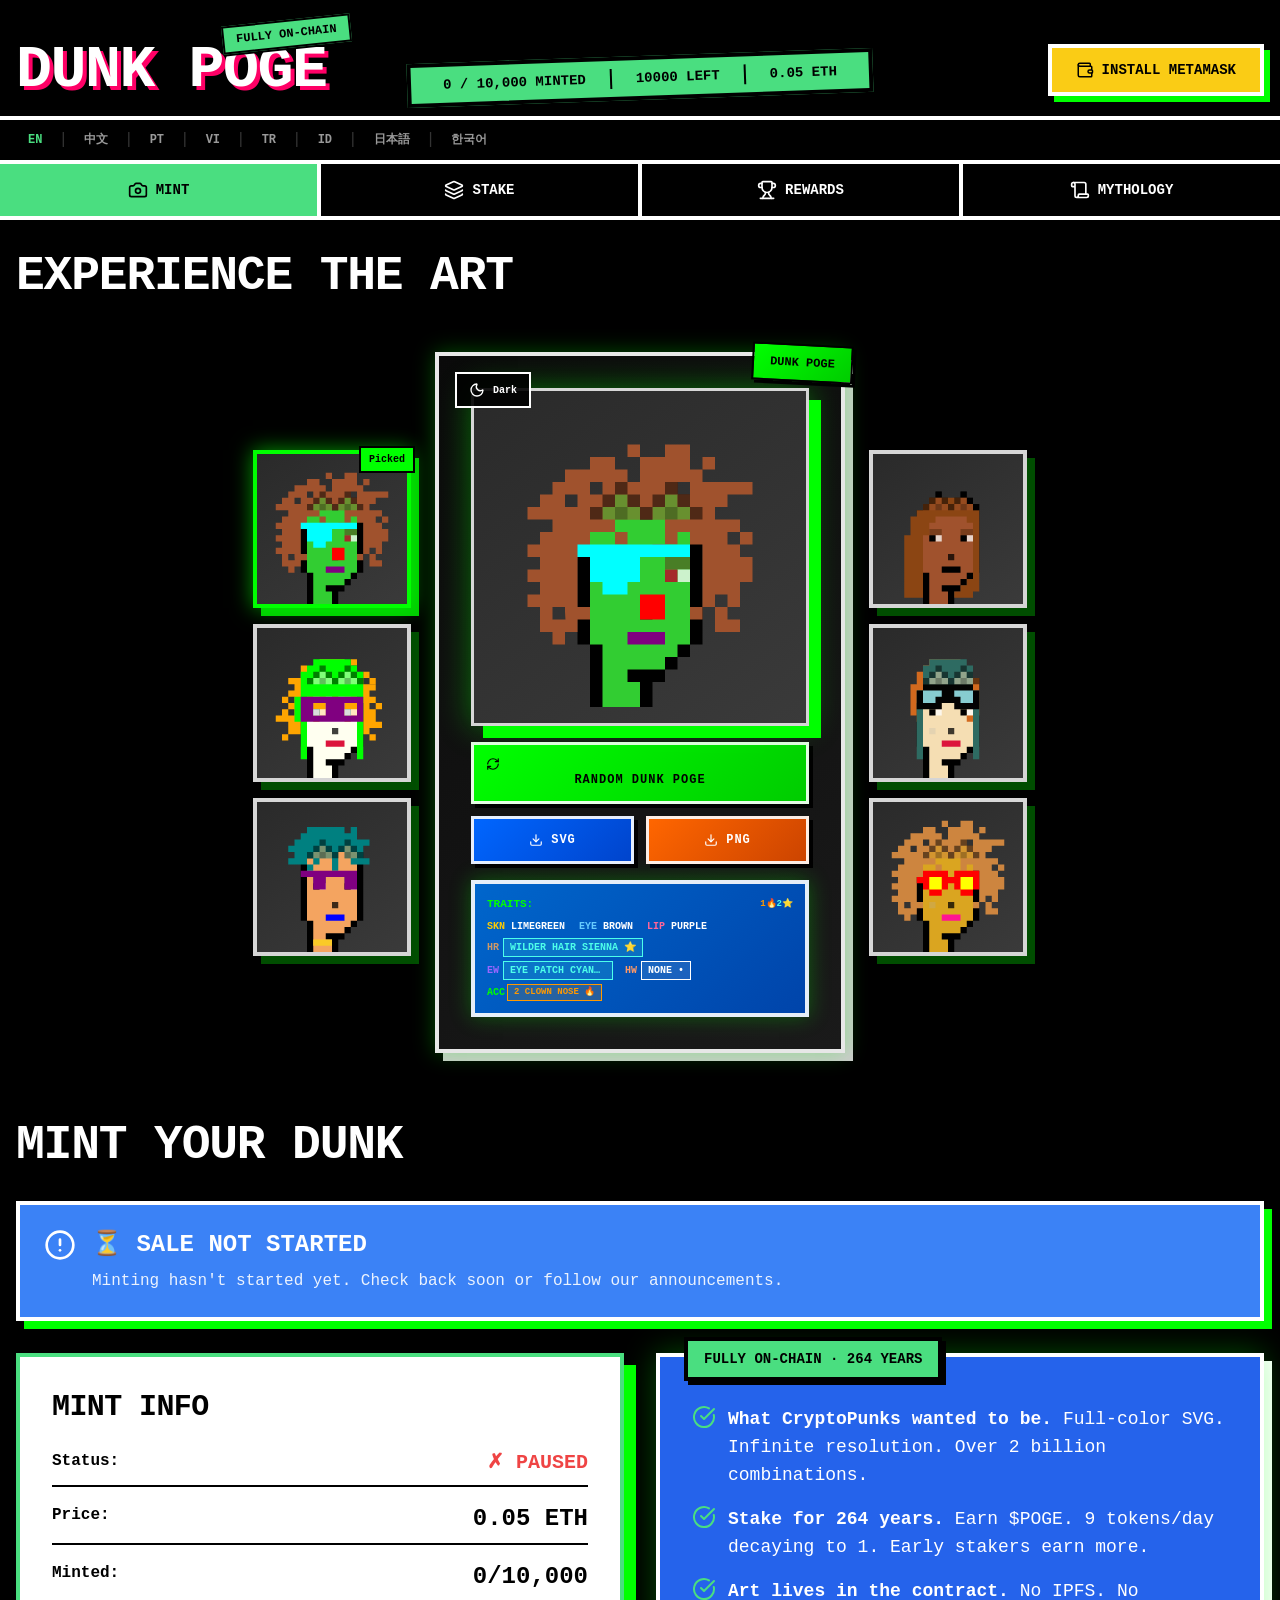
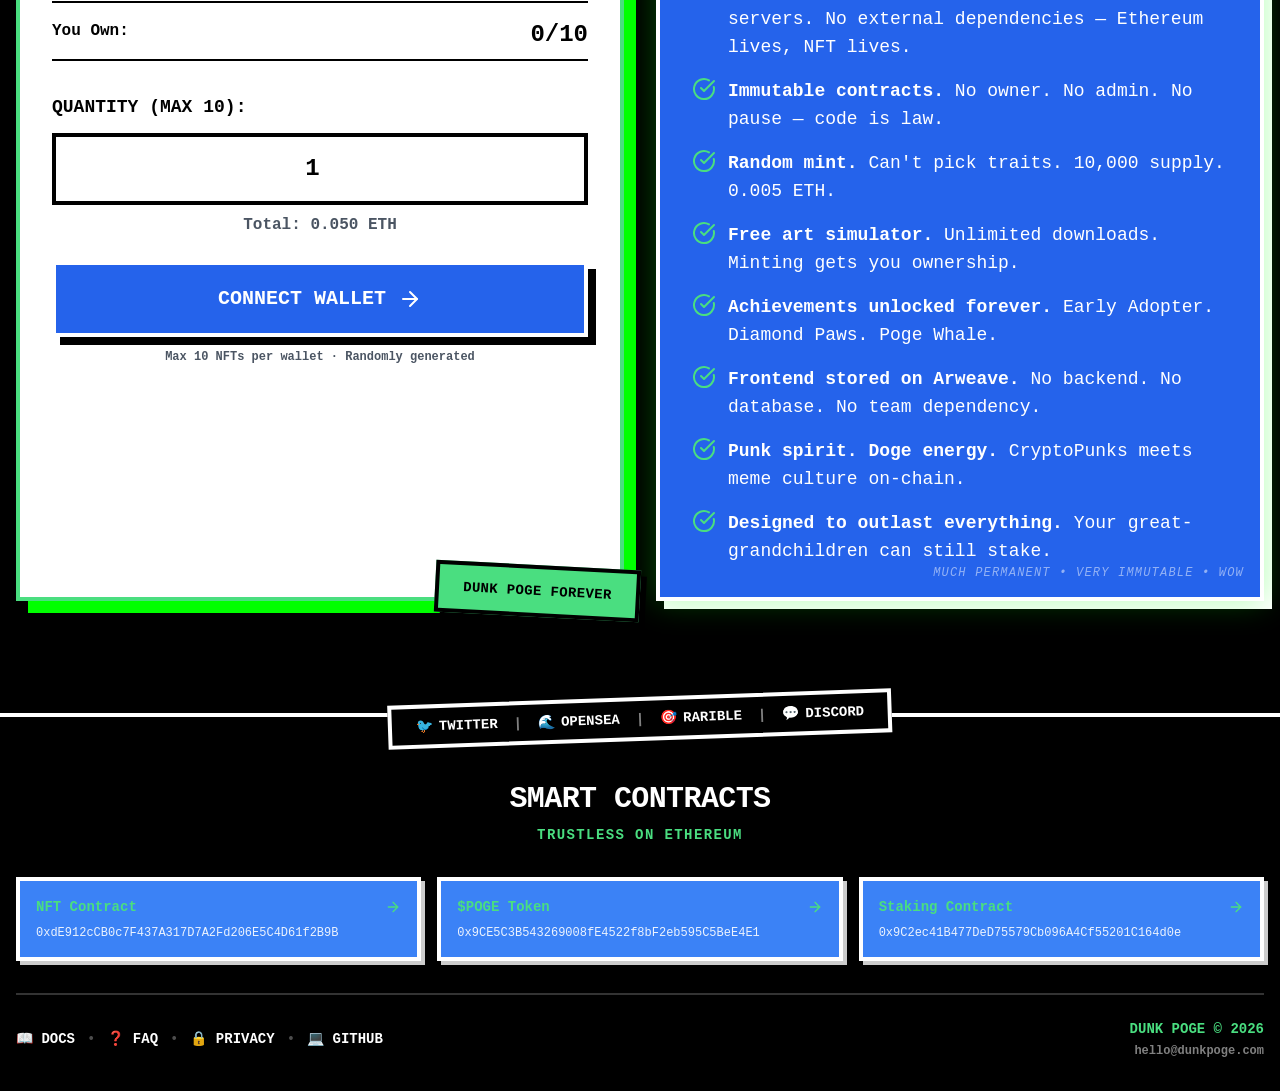
==== commit 636cbf27: "Add files via upload" ====
--- a/index.html
+++ b/index.html
@@ -1 +1 @@
-<!doctype html><html lang="en"><head><meta charset="utf-8"/><title>Dunk Poge • On-Chain NFTs and $Poge</title><meta name="description" content="10,000 immutable Dunks. On-chain forever. CryptoPunk meets Doge spirit."/><meta name="viewport" content="width=device-width,initial-scale=1"/><meta property="og:title" content="Dunk Poge • On-Chain NFTs and $Poge"/><meta property="og:description" content="10,000 immutable NFTs with staking for $Poge."/><meta property="og:image" content="/logo512.png"/><meta property="og:url" content="https://dunkpoge.com"/><meta name="twitter:title" content="Dunk Poge • On-Chain NFTs and $Poge"/><meta name="twitter:description" content="10,000 immutable NFTs with staking for $Poge."/><meta name="twitter:image" content="/logo512.png"/><link rel="icon" href="/favicon.ico"/><script defer="defer" src="/static/js/main.a86b09f0.js"></script><link href="/static/css/main.7e7ece1b.css" rel="stylesheet"></head><body><noscript>You need to enable JavaScript to run this app.</noscript><div id="root"></div></body></html>+<!doctype html><html lang="en"><head><meta charset="utf-8"/><title>Dunk Poge • On-Chain NFTs and $Poge</title><meta name="description" content="10,000 immutable Dunks. On-chain forever. CryptoPunk meets Doge spirit."/><meta name="viewport" content="width=device-width,initial-scale=1"/><meta property="og:title" content="Dunk Poge • On-Chain NFTs and $Poge"/><meta property="og:description" content="10,000 immutable NFTs with staking for $Poge."/><meta property="og:image" content="/logo512.png"/><meta property="og:url" content="https://dunkpoge.com"/><meta name="twitter:title" content="Dunk Poge • On-Chain NFTs and $Poge"/><meta name="twitter:description" content="10,000 immutable NFTs with staking for $Poge."/><meta name="twitter:image" content="/logo512.png"/><link rel="icon" href="/favicon.ico"/><script defer="defer" src="/static/js/main.4ee78941.js"></script><link href="/static/css/main.6fc0d9ca.css" rel="stylesheet"></head><body><noscript>You need to enable JavaScript to run this app.</noscript><div id="root"></div></body></html>
--- a/static/css/main.6fc0d9ca.css
+++ b/static/css/main.6fc0d9ca.css
@@ -0,0 +1,4 @@
+@import url(https://fonts.googleapis.com/css2?family=Space+Mono:wght@400;700&display=swap);*,:after,:before{--tw-border-spacing-x:0;--tw-border-spacing-y:0;--tw-translate-x:0;--tw-translate-y:0;--tw-rotate:0;--tw-skew-x:0;--tw-skew-y:0;--tw-scale-x:1;--tw-scale-y:1;--tw-pan-x: ;--tw-pan-y: ;--tw-pinch-zoom: ;--tw-scroll-snap-strictness:proximity;--tw-gradient-from-position: ;--tw-gradient-via-position: ;--tw-gradient-to-position: ;--tw-ordinal: ;--tw-slashed-zero: ;--tw-numeric-figure: ;--tw-numeric-spacing: ;--tw-numeric-fraction: ;--tw-ring-inset: ;--tw-ring-offset-width:0px;--tw-ring-offset-color:#fff;--tw-ring-color:#3b82f680;--tw-ring-offset-shadow:0 0 #0000;--tw-ring-shadow:0 0 #0000;--tw-shadow:0 0 #0000;--tw-shadow-colored:0 0 #0000;--tw-blur: ;--tw-brightness: ;--tw-contrast: ;--tw-grayscale: ;--tw-hue-rotate: ;--tw-invert: ;--tw-saturate: ;--tw-sepia: ;--tw-drop-shadow: ;--tw-backdrop-blur: ;--tw-backdrop-brightness: ;--tw-backdrop-contrast: ;--tw-backdrop-grayscale: ;--tw-backdrop-hue-rotate: ;--tw-backdrop-invert: ;--tw-backdrop-opacity: ;--tw-backdrop-saturate: ;--tw-backdrop-sepia: ;--tw-contain-size: ;--tw-contain-layout: ;--tw-contain-paint: ;--tw-contain-style: }::backdrop{--tw-border-spacing-x:0;--tw-border-spacing-y:0;--tw-translate-x:0;--tw-translate-y:0;--tw-rotate:0;--tw-skew-x:0;--tw-skew-y:0;--tw-scale-x:1;--tw-scale-y:1;--tw-pan-x: ;--tw-pan-y: ;--tw-pinch-zoom: ;--tw-scroll-snap-strictness:proximity;--tw-gradient-from-position: ;--tw-gradient-via-position: ;--tw-gradient-to-position: ;--tw-ordinal: ;--tw-slashed-zero: ;--tw-numeric-figure: ;--tw-numeric-spacing: ;--tw-numeric-fraction: ;--tw-ring-inset: ;--tw-ring-offset-width:0px;--tw-ring-offset-color:#fff;--tw-ring-color:#3b82f680;--tw-ring-offset-shadow:0 0 #0000;--tw-ring-shadow:0 0 #0000;--tw-shadow:0 0 #0000;--tw-shadow-colored:0 0 #0000;--tw-blur: ;--tw-brightness: ;--tw-contrast: ;--tw-grayscale: ;--tw-hue-rotate: ;--tw-invert: ;--tw-saturate: ;--tw-sepia: ;--tw-drop-shadow: ;--tw-backdrop-blur: ;--tw-backdrop-brightness: ;--tw-backdrop-contrast: ;--tw-backdrop-grayscale: ;--tw-backdrop-hue-rotate: ;--tw-backdrop-invert: ;--tw-backdrop-opacity: ;--tw-backdrop-saturate: ;--tw-backdrop-sepia: ;--tw-contain-size: ;--tw-contain-layout: ;--tw-contain-paint: ;--tw-contain-style: }/*
+! tailwindcss v3.4.19 | MIT License | https://tailwindcss.com
+*/*,:after,:before{border:0 solid #e5e7eb;box-sizing:border-box}:after,:before{--tw-content:""}:host,html{-webkit-text-size-adjust:100%;font-feature-settings:normal;-webkit-tap-highlight-color:transparent;font-family:ui-sans-serif,system-ui,sans-serif,Apple Color Emoji,Segoe UI Emoji,Segoe UI Symbol,Noto Color Emoji;font-variation-settings:normal;line-height:1.5;tab-size:4}body{line-height:inherit}hr{border-top-width:1px;color:inherit;height:0}abbr:where([title]){-webkit-text-decoration:underline dotted;text-decoration:underline dotted}h1,h2,h3,h4,h5,h6{font-size:inherit;font-weight:inherit}a{color:inherit;text-decoration:inherit}b,strong{font-weight:bolder}code,kbd,pre,samp{font-feature-settings:normal;font-family:ui-monospace,SFMono-Regular,Menlo,Monaco,Consolas,Liberation Mono,Courier New,monospace;font-size:1em;font-variation-settings:normal}small{font-size:80%}sub,sup{font-size:75%;line-height:0;position:relative;vertical-align:initial}sub{bottom:-.25em}sup{top:-.5em}table{border-collapse:collapse;border-color:inherit;text-indent:0}button,input,optgroup,select,textarea{font-feature-settings:inherit;color:inherit;font-family:inherit;font-size:100%;font-variation-settings:inherit;font-weight:inherit;letter-spacing:inherit;line-height:inherit;margin:0;padding:0}button,select{text-transform:none}button,input:where([type=button]),input:where([type=reset]),input:where([type=submit]){-webkit-appearance:button;background-color:initial;background-image:none}:-moz-focusring{outline:auto}:-moz-ui-invalid{box-shadow:none}progress{vertical-align:initial}::-webkit-inner-spin-button,::-webkit-outer-spin-button{height:auto}[type=search]{-webkit-appearance:textfield;outline-offset:-2px}::-webkit-search-decoration{-webkit-appearance:none}::-webkit-file-upload-button{-webkit-appearance:button;font:inherit}summary{display:list-item}blockquote,dd,dl,figure,h1,h2,h3,h4,h5,h6,hr,p,pre{margin:0}fieldset{margin:0}fieldset,legend{padding:0}menu,ol,ul{list-style:none;margin:0;padding:0}dialog{padding:0}textarea{resize:vertical}input::placeholder,textarea::placeholder{color:#9ca3af;opacity:1}[role=button],button{cursor:pointer}:disabled{cursor:default}audio,canvas,embed,iframe,img,object,svg,video{display:block;vertical-align:middle}img,video{height:auto;max-width:100%}[hidden]:where(:not([hidden=until-found])){display:none}.pointer-events-none{pointer-events:none}.static{position:static}.fixed{position:fixed}.absolute{position:absolute}.relative{position:relative}.sticky{position:-webkit-sticky;position:sticky}.inset-0{inset:0}.-bottom-5{bottom:-1.25rem}.-right-4{right:-1rem}.-right-5{right:-1.25rem}.-right-6{right:-1.5rem}.-top-4{top:-1rem}.-top-5{top:-1.25rem}.bottom-0{bottom:0}.bottom-2{bottom:.5rem}.bottom-4{bottom:1rem}.left-1\/2{left:50%}.left-6{left:1.5rem}.right-0{right:0}.right-2{right:.5rem}.right-4{right:1rem}.top-0{top:0}.top-4{top:1rem}.top-full{top:100%}.z-10{z-index:10}.z-20{z-index:20}.z-30{z-index:30}.z-40{z-index:40}.z-50{z-index:50}.m-0{margin:0}.mx-auto{margin-left:auto;margin-right:auto}.my-8{margin-bottom:2rem;margin-top:2rem}.mb-1{margin-bottom:.25rem}.mb-2{margin-bottom:.5rem}.mb-3{margin-bottom:.75rem}.mb-32{margin-bottom:8rem}.mb-4{margin-bottom:1rem}.mb-6{margin-bottom:1.5rem}.mb-8{margin-bottom:2rem}.ml-1{margin-left:.25rem}.ml-auto{margin-left:auto}.mt-0{margin-top:0}.mt-1{margin-top:.25rem}.mt-2{margin-top:.5rem}.mt-20{margin-top:5rem}.mt-3{margin-top:.75rem}.mt-4{margin-top:1rem}.mt-6{margin-top:1.5rem}.mt-8{margin-top:2rem}.block{display:block}.inline-block{display:inline-block}.flex{display:flex}.grid{display:grid}.hidden{display:none}.h-1{height:.25rem}.h-10{height:2.5rem}.h-12{height:3rem}.h-16{height:4rem}.h-2{height:.5rem}.h-20{height:5rem}.h-28{height:7rem}.h-4{height:1rem}.h-6{height:1.5rem}.h-8{height:2rem}.h-9{height:2.25rem}.h-auto{height:auto}.h-full{height:100%}.max-h-\[400px\]{max-height:400px}.max-h-\[90vh\]{max-height:90vh}.max-h-full{max-height:100%}.min-h-\[200px\]{min-height:200px}.min-h-screen{min-height:100vh}.w-10{width:2.5rem}.w-24{width:6rem}.w-32{width:8rem}.w-40{width:10rem}.w-48{width:12rem}.w-9{width:2.25rem}.w-full{width:100%}.min-w-\[200px\]{min-width:200px}.max-w-2xl{max-width:42rem}.max-w-3xl{max-width:48rem}.max-w-4xl{max-width:56rem}.max-w-7xl{max-width:80rem}.max-w-full{max-width:100%}.max-w-md{max-width:28rem}.max-w-sm{max-width:24rem}.flex-1{flex:1 1}.flex-shrink-0{flex-shrink:0}.-translate-x-1\/2{--tw-translate-x:-50%}.-rotate-2,.-translate-x-1\/2{transform:translate(var(--tw-translate-x),var(--tw-translate-y)) rotate(var(--tw-rotate)) skewX(var(--tw-skew-x)) skewY(var(--tw-skew-y)) scaleX(var(--tw-scale-x)) scaleY(var(--tw-scale-y))}.-rotate-2{--tw-rotate:-2deg}.-rotate-6{--tw-rotate:-6deg}.-rotate-6,.rotate-180{transform:translate(var(--tw-translate-x),var(--tw-translate-y)) rotate(var(--tw-rotate)) skewX(var(--tw-skew-x)) skewY(var(--tw-skew-y)) scaleX(var(--tw-scale-x)) scaleY(var(--tw-scale-y))}.rotate-180{--tw-rotate:180deg}.rotate-3{--tw-rotate:3deg}.rotate-3,.transform{transform:translate(var(--tw-translate-x),var(--tw-translate-y)) rotate(var(--tw-rotate)) skewX(var(--tw-skew-x)) skewY(var(--tw-skew-y)) scaleX(var(--tw-scale-x)) scaleY(var(--tw-scale-y))}@keyframes bounce{0%,to{animation-timing-function:cubic-bezier(.8,0,1,1);transform:translateY(-25%)}50%{animation-timing-function:cubic-bezier(0,0,.2,1);transform:none}}.animate-bounce{animation:bounce 1s infinite}@keyframes pulse{50%{opacity:.5}}.animate-pulse{animation:pulse 2s cubic-bezier(.4,0,.6,1) infinite}@keyframes spin{to{transform:rotate(1turn)}}.animate-spin{animation:spin 1s linear infinite}.cursor-default{cursor:default}.cursor-not-allowed{cursor:not-allowed}.cursor-pointer{cursor:pointer}.select-none{-webkit-user-select:none;user-select:none}.list-disc{list-style-type:disc}.grid-cols-1{grid-template-columns:repeat(1,minmax(0,1fr))}.grid-cols-2{grid-template-columns:repeat(2,minmax(0,1fr))}.grid-cols-3{grid-template-columns:repeat(3,minmax(0,1fr))}.flex-col{flex-direction:column}.flex-wrap{flex-wrap:wrap}.items-start{align-items:flex-start}.items-center{align-items:center}.justify-end{justify-content:flex-end}.justify-center{justify-content:center}.justify-between{justify-content:space-between}.gap-0{gap:0}.gap-1{gap:.25rem}.gap-1\.5{gap:.375rem}.gap-2{gap:.5rem}.gap-3{gap:.75rem}.gap-4{gap:1rem}.gap-6{gap:1.5rem}.gap-x-2{column-gap:.5rem}.space-y-1>:not([hidden])~:not([hidden]){--tw-space-y-reverse:0;margin-bottom:calc(.25rem*var(--tw-space-y-reverse));margin-top:calc(.25rem*(1 - var(--tw-space-y-reverse)))}.space-y-12>:not([hidden])~:not([hidden]){--tw-space-y-reverse:0;margin-bottom:calc(3rem*var(--tw-space-y-reverse));margin-top:calc(3rem*(1 - var(--tw-space-y-reverse)))}.space-y-2>:not([hidden])~:not([hidden]){--tw-space-y-reverse:0;margin-bottom:calc(.5rem*var(--tw-space-y-reverse));margin-top:calc(.5rem*(1 - var(--tw-space-y-reverse)))}.space-y-3>:not([hidden])~:not([hidden]){--tw-space-y-reverse:0;margin-bottom:calc(.75rem*var(--tw-space-y-reverse));margin-top:calc(.75rem*(1 - var(--tw-space-y-reverse)))}.space-y-4>:not([hidden])~:not([hidden]){--tw-space-y-reverse:0;margin-bottom:calc(1rem*var(--tw-space-y-reverse));margin-top:calc(1rem*(1 - var(--tw-space-y-reverse)))}.space-y-6>:not([hidden])~:not([hidden]){--tw-space-y-reverse:0;margin-bottom:calc(1.5rem*var(--tw-space-y-reverse));margin-top:calc(1.5rem*(1 - var(--tw-space-y-reverse)))}.overflow-hidden{overflow:hidden}.overflow-y-auto{overflow-y:auto}.truncate{overflow:hidden;text-overflow:ellipsis}.truncate,.whitespace-nowrap{white-space:nowrap}.break-all{word-break:break-all}.rounded{border-radius:.25rem}.border{border-width:1px}.border-2{border-width:2px}.border-4{border-width:4px}.border-8{border-width:8px}.border-b-2{border-bottom-width:2px}.border-b-4{border-bottom-width:4px}.border-l-2{border-left-width:2px}.border-r-4{border-right-width:4px}.border-t{border-top-width:1px}.border-t-2{border-top-width:2px}.border-t-4{border-top-width:4px}.border-none{border-style:none}.border-black{--tw-border-opacity:1;border-color:#000;border-color:rgb(0 0 0/var(--tw-border-opacity,1))}.border-black\/50{border-color:#00000080}.border-blue-400{--tw-border-opacity:1;border-color:#60a5fa;border-color:rgb(96 165 250/var(--tw-border-opacity,1))}.border-blue-500{--tw-border-opacity:1;border-color:#3b82f6;border-color:rgb(59 130 246/var(--tw-border-opacity,1))}.border-blue-600{--tw-border-opacity:1;border-color:#2563eb;border-color:rgb(37 99 235/var(--tw-border-opacity,1))}.border-blue-800{--tw-border-opacity:1;border-color:#1e40af;border-color:rgb(30 64 175/var(--tw-border-opacity,1))}.border-gray-300{--tw-border-opacity:1;border-color:#d1d5db;border-color:rgb(209 213 219/var(--tw-border-opacity,1))}.border-gray-400{--tw-border-opacity:1;border-color:#9ca3af;border-color:rgb(156 163 175/var(--tw-border-opacity,1))}.border-green-400{--tw-border-opacity:1;border-color:#4ade80;border-color:rgb(74 222 128/var(--tw-border-opacity,1))}.border-green-400\/90{border-color:#4ade80e6}.border-green-500{--tw-border-opacity:1;border-color:#22c55e;border-color:rgb(34 197 94/var(--tw-border-opacity,1))}.border-green-600{--tw-border-opacity:1;border-color:#16a34a;border-color:rgb(22 163 74/var(--tw-border-opacity,1))}.border-purple-400{--tw-border-opacity:1;border-color:#c084fc;border-color:rgb(192 132 252/var(--tw-border-opacity,1))}.border-purple-600{--tw-border-opacity:1;border-color:#9333ea;border-color:rgb(147 51 234/var(--tw-border-opacity,1))}.border-white{--tw-border-opacity:1;border-color:#fff;border-color:rgb(255 255 255/var(--tw-border-opacity,1))}.border-white\/20{border-color:#fff3}.border-white\/30{border-color:#ffffff4d}.border-white\/40{border-color:#fff6}.border-white\/50{border-color:#ffffff80}.border-white\/90{border-color:#ffffffe6}.border-yellow-400{--tw-border-opacity:1;border-color:#facc15;border-color:rgb(250 204 21/var(--tw-border-opacity,1))}.border-yellow-400\/50{border-color:#facc1580}.border-yellow-500{--tw-border-opacity:1;border-color:#eab308;border-color:rgb(234 179 8/var(--tw-border-opacity,1))}.border-yellow-600{--tw-border-opacity:1;border-color:#ca8a04;border-color:rgb(202 138 4/var(--tw-border-opacity,1))}.bg-black{--tw-bg-opacity:1;background-color:#000;background-color:rgb(0 0 0/var(--tw-bg-opacity,1))}.bg-black\/30{background-color:#0000004d}.bg-black\/40{background-color:#0006}.bg-black\/50{background-color:#00000080}.bg-black\/80{background-color:#000c}.bg-black\/90{background-color:#000000e6}.bg-blue-100{--tw-bg-opacity:1;background-color:#dbeafe;background-color:rgb(219 234 254/var(--tw-bg-opacity,1))}.bg-blue-500{--tw-bg-opacity:1;background-color:#3b82f6;background-color:rgb(59 130 246/var(--tw-bg-opacity,1))}.bg-blue-500\/10{background-color:#3b82f61a}.bg-blue-600{--tw-bg-opacity:1;background-color:#2563eb;background-color:rgb(37 99 235/var(--tw-bg-opacity,1))}.bg-cyan-600{--tw-bg-opacity:1;background-color:#0891b2;background-color:rgb(8 145 178/var(--tw-bg-opacity,1))}.bg-gray-100{--tw-bg-opacity:1;background-color:#f3f4f6;background-color:rgb(243 244 246/var(--tw-bg-opacity,1))}.bg-gray-200{--tw-bg-opacity:1;background-color:#e5e7eb;background-color:rgb(229 231 235/var(--tw-bg-opacity,1))}.bg-gray-300{--tw-bg-opacity:1;background-color:#d1d5db;background-color:rgb(209 213 219/var(--tw-bg-opacity,1))}.bg-gray-500{--tw-bg-opacity:1;background-color:#6b7280;background-color:rgb(107 114 128/var(--tw-bg-opacity,1))}.bg-gray-600{--tw-bg-opacity:1;background-color:#4b5563;background-color:rgb(75 85 99/var(--tw-bg-opacity,1))}.bg-gray-900{--tw-bg-opacity:1;background-color:#111827;background-color:rgb(17 24 39/var(--tw-bg-opacity,1))}.bg-green-100{--tw-bg-opacity:1;background-color:#dcfce7;background-color:rgb(220 252 231/var(--tw-bg-opacity,1))}.bg-green-400{--tw-bg-opacity:1;background-color:#4ade80;background-color:rgb(74 222 128/var(--tw-bg-opacity,1))}.bg-green-400\/20{background-color:#4ade8033}.bg-green-500\/20{background-color:#22c55e33}.bg-green-600{--tw-bg-opacity:1;background-color:#16a34a;background-color:rgb(22 163 74/var(--tw-bg-opacity,1))}.bg-orange-500{--tw-bg-opacity:1;background-color:#f97316;background-color:rgb(249 115 22/var(--tw-bg-opacity,1))}.bg-purple-100{--tw-bg-opacity:1;background-color:#f3e8ff;background-color:rgb(243 232 255/var(--tw-bg-opacity,1))}.bg-purple-600{--tw-bg-opacity:1;background-color:#9333ea;background-color:rgb(147 51 234/var(--tw-bg-opacity,1))}.bg-red-500{--tw-bg-opacity:1;background-color:#ef4444;background-color:rgb(239 68 68/var(--tw-bg-opacity,1))}.bg-red-600{--tw-bg-opacity:1;background-color:#dc2626;background-color:rgb(220 38 38/var(--tw-bg-opacity,1))}.bg-transparent{background-color:initial}.bg-white{--tw-bg-opacity:1;background-color:#fff;background-color:rgb(255 255 255/var(--tw-bg-opacity,1))}.bg-white\/10{background-color:#ffffff1a}.bg-white\/20{background-color:#fff3}.bg-yellow-100{--tw-bg-opacity:1;background-color:#fef9c3;background-color:rgb(254 249 195/var(--tw-bg-opacity,1))}.bg-yellow-400{--tw-bg-opacity:1;background-color:#facc15;background-color:rgb(250 204 21/var(--tw-bg-opacity,1))}.bg-yellow-400\/20{background-color:#facc1533}.bg-yellow-500{--tw-bg-opacity:1;background-color:#eab308;background-color:rgb(234 179 8/var(--tw-bg-opacity,1))}.bg-yellow-500\/20{background-color:#eab30833}.bg-yellow-600{--tw-bg-opacity:1;background-color:#ca8a04;background-color:rgb(202 138 4/var(--tw-bg-opacity,1))}.bg-gradient-to-br{background-image:linear-gradient(to bottom right,var(--tw-gradient-stops))}.bg-gradient-to-r{background-image:linear-gradient(to right,var(--tw-gradient-stops))}.from-black{--tw-gradient-from:#000 var(--tw-gradient-from-position);--tw-gradient-to:#0000 var(--tw-gradient-to-position);--tw-gradient-stops:var(--tw-gradient-from),var(--tw-gradient-to)}.from-blue-500{--tw-gradient-from:#3b82f6 var(--tw-gradient-from-position);--tw-gradient-to:#3b82f600 var(--tw-gradient-to-position);--tw-gradient-stops:var(--tw-gradient-from),var(--tw-gradient-to)}.from-blue-600{--tw-gradient-from:#2563eb var(--tw-gradient-from-position);--tw-gradient-to:#2563eb00 var(--tw-gradient-to-position);--tw-gradient-stops:var(--tw-gradient-from),var(--tw-gradient-to)}.from-green-400{--tw-gradient-from:#4ade80 var(--tw-gradient-from-position);--tw-gradient-to:#4ade8000 var(--tw-gradient-to-position);--tw-gradient-stops:var(--tw-gradient-from),var(--tw-gradient-to)}.from-green-400\/20{--tw-gradient-from:#4ade8033 var(--tw-gradient-from-position);--tw-gradient-to:#4ade8000 var(--tw-gradient-to-position);--tw-gradient-stops:var(--tw-gradient-from),var(--tw-gradient-to)}.from-green-500{--tw-gradient-from:#22c55e var(--tw-gradient-from-position);--tw-gradient-to:#22c55e00 var(--tw-gradient-to-position);--tw-gradient-stops:var(--tw-gradient-from),var(--tw-gradient-to)}.from-purple-100{--tw-gradient-from:#f3e8ff var(--tw-gradient-from-position);--tw-gradient-to:#f3e8ff00 var(--tw-gradient-to-position);--tw-gradient-stops:var(--tw-gradient-from),var(--tw-gradient-to)}.from-purple-500{--tw-gradient-from:#a855f7 var(--tw-gradient-from-position);--tw-gradient-to:#a855f700 var(--tw-gradient-to-position);--tw-gradient-stops:var(--tw-gradient-from),var(--tw-gradient-to)}.from-purple-600{--tw-gradient-from:#9333ea var(--tw-gradient-from-position);--tw-gradient-to:#9333ea00 var(--tw-gradient-to-position);--tw-gradient-stops:var(--tw-gradient-from),var(--tw-gradient-to)}.from-red-600{--tw-gradient-from:#dc2626 var(--tw-gradient-from-position);--tw-gradient-to:#dc262600 var(--tw-gradient-to-position);--tw-gradient-stops:var(--tw-gradient-from),var(--tw-gradient-to)}.from-white{--tw-gradient-from:#fff var(--tw-gradient-from-position);--tw-gradient-to:#fff0 var(--tw-gradient-to-position);--tw-gradient-stops:var(--tw-gradient-from),var(--tw-gradient-to)}.from-yellow-400{--tw-gradient-from:#facc15 var(--tw-gradient-from-position);--tw-gradient-to:#facc1500 var(--tw-gradient-to-position);--tw-gradient-stops:var(--tw-gradient-from),var(--tw-gradient-to)}.from-yellow-500{--tw-gradient-from:#eab308 var(--tw-gradient-from-position);--tw-gradient-to:#eab30800 var(--tw-gradient-to-position);--tw-gradient-stops:var(--tw-gradient-from),var(--tw-gradient-to)}.from-yellow-600{--tw-gradient-from:#ca8a04 var(--tw-gradient-from-position);--tw-gradient-to:#ca8a0400 var(--tw-gradient-to-position);--tw-gradient-stops:var(--tw-gradient-from),var(--tw-gradient-to)}.via-pink-500{--tw-gradient-to:#ec489900 var(--tw-gradient-to-position);--tw-gradient-stops:var(--tw-gradient-from),#ec4899 var(--tw-gradient-via-position),var(--tw-gradient-to)}.via-purple-600{--tw-gradient-to:#9333ea00 var(--tw-gradient-to-position);--tw-gradient-stops:var(--tw-gradient-from),#9333ea var(--tw-gradient-via-position),var(--tw-gradient-to)}.to-blue-100{--tw-gradient-to:#dbeafe var(--tw-gradient-to-position)}.to-blue-500{--tw-gradient-to:#3b82f6 var(--tw-gradient-to-position)}.to-blue-600{--tw-gradient-to:#2563eb var(--tw-gradient-to-position)}.to-blue-700{--tw-gradient-to:#1d4ed8 var(--tw-gradient-to-position)}.to-cyan-400{--tw-gradient-to:#22d3ee var(--tw-gradient-to-position)}.to-gray-300{--tw-gradient-to:#d1d5db var(--tw-gradient-to-position)}.to-gray-900{--tw-gradient-to:#111827 var(--tw-gradient-to-position)}.to-green-600{--tw-gradient-to:#16a34a var(--tw-gradient-to-position)}.to-green-700{--tw-gradient-to:#15803d var(--tw-gradient-to-position)}.to-pink-600{--tw-gradient-to:#db2777 var(--tw-gradient-to-position)}.to-purple-600{--tw-gradient-to:#9333ea var(--tw-gradient-to-position)}.to-purple-700{--tw-gradient-to:#7e22ce var(--tw-gradient-to-position)}.to-red-500{--tw-gradient-to:#ef4444 var(--tw-gradient-to-position)}.to-transparent{--tw-gradient-to:#0000 var(--tw-gradient-to-position)}.to-yellow-400{--tw-gradient-to:#facc15 var(--tw-gradient-to-position)}.to-yellow-600{--tw-gradient-to:#ca8a04 var(--tw-gradient-to-position)}.to-yellow-700{--tw-gradient-to:#a16207 var(--tw-gradient-to-position)}.object-contain{object-fit:contain}.p-12{padding:3rem}.p-2{padding:.5rem}.p-3{padding:.75rem}.p-4{padding:1rem}.p-5{padding:1.25rem}.p-6{padding:1.5rem}.p-8{padding:2rem}.px-1{padding-left:.25rem;padding-right:.25rem}.px-2{padding-left:.5rem;padding-right:.5rem}.px-3{padding-left:.75rem;padding-right:.75rem}.px-4{padding-left:1rem;padding-right:1rem}.px-5{padding-left:1.25rem;padding-right:1.25rem}.px-6{padding-left:1.5rem;padding-right:1.5rem}.px-8{padding-left:2rem;padding-right:2rem}.py-1{padding-bottom:.25rem;padding-top:.25rem}.py-2{padding-bottom:.5rem;padding-top:.5rem}.py-20{padding-bottom:5rem;padding-top:5rem}.py-3{padding-bottom:.75rem;padding-top:.75rem}.py-4{padding-bottom:1rem;padding-top:1rem}.py-5{padding-bottom:1.25rem;padding-top:1.25rem}.py-6{padding-bottom:1.5rem;padding-top:1.5rem}.py-8{padding-bottom:2rem;padding-top:2rem}.pb-2{padding-bottom:.5rem}.pb-4{padding-bottom:1rem}.pb-5{padding-bottom:1.25rem}.pb-6{padding-bottom:1.5rem}.pl-4{padding-left:1rem}.pl-6{padding-left:1.5rem}.pt-2{padding-top:.5rem}.pt-3{padding-top:.75rem}.pt-4{padding-top:1rem}.pt-6{padding-top:1.5rem}.text-left{text-align:left}.text-center{text-align:center}.text-right{text-align:right}.font-mono{font-family:ui-monospace,SFMono-Regular,Menlo,Monaco,Consolas,Liberation Mono,Courier New,monospace}.text-2xl{font-size:1.5rem;line-height:2rem}.text-3xl{font-size:1.875rem;line-height:2.25rem}.text-4xl{font-size:2.25rem;line-height:2.5rem}.text-6xl{font-size:3.75rem;line-height:1}.text-\[10px\]{font-size:10px}.text-\[9px\]{font-size:9px}.text-base{font-size:1rem;line-height:1.5rem}.text-lg{font-size:1.125rem;line-height:1.75rem}.text-sm{font-size:.875rem;line-height:1.25rem}.text-xl{font-size:1.25rem;line-height:1.75rem}.text-xs{font-size:.75rem;line-height:1rem}.font-black{font-weight:900}.font-bold{font-weight:700}.font-normal{font-weight:400}.uppercase{text-transform:uppercase}.normal-case{text-transform:none}.italic{font-style:italic}.leading-relaxed{line-height:1.625}.leading-tight{line-height:1.25}.tracking-tight{letter-spacing:-.025em}.tracking-wide{letter-spacing:.025em}.tracking-widest{letter-spacing:.1em}.text-black{--tw-text-opacity:1;color:#000;color:rgb(0 0 0/var(--tw-text-opacity,1))}.text-blue-400{--tw-text-opacity:1;color:#60a5fa;color:rgb(96 165 250/var(--tw-text-opacity,1))}.text-blue-500{--tw-text-opacity:1;color:#3b82f6;color:rgb(59 130 246/var(--tw-text-opacity,1))}.text-blue-600{--tw-text-opacity:1;color:#2563eb;color:rgb(37 99 235/var(--tw-text-opacity,1))}.text-gray-400{--tw-text-opacity:1;color:#9ca3af;color:rgb(156 163 175/var(--tw-text-opacity,1))}.text-gray-500{--tw-text-opacity:1;color:#6b7280;color:rgb(107 114 128/var(--tw-text-opacity,1))}.text-gray-600{--tw-text-opacity:1;color:#4b5563;color:rgb(75 85 99/var(--tw-text-opacity,1))}.text-gray-700{--tw-text-opacity:1;color:#374151;color:rgb(55 65 81/var(--tw-text-opacity,1))}.text-gray-900{--tw-text-opacity:1;color:#111827;color:rgb(17 24 39/var(--tw-text-opacity,1))}.text-green-200{--tw-text-opacity:1;color:#bbf7d0;color:rgb(187 247 208/var(--tw-text-opacity,1))}.text-green-400{--tw-text-opacity:1;color:#4ade80;color:rgb(74 222 128/var(--tw-text-opacity,1))}.text-green-500{--tw-text-opacity:1;color:#22c55e;color:rgb(34 197 94/var(--tw-text-opacity,1))}.text-green-600{--tw-text-opacity:1;color:#16a34a;color:rgb(22 163 74/var(--tw-text-opacity,1))}.text-green-700{--tw-text-opacity:1;color:#15803d;color:rgb(21 128 61/var(--tw-text-opacity,1))}.text-green-800{--tw-text-opacity:1;color:#166534;color:rgb(22 101 52/var(--tw-text-opacity,1))}.text-purple-600{--tw-text-opacity:1;color:#9333ea;color:rgb(147 51 234/var(--tw-text-opacity,1))}.text-red-400{--tw-text-opacity:1;color:#f87171;color:rgb(248 113 113/var(--tw-text-opacity,1))}.text-red-500{--tw-text-opacity:1;color:#ef4444;color:rgb(239 68 68/var(--tw-text-opacity,1))}.text-red-600{--tw-text-opacity:1;color:#dc2626;color:rgb(220 38 38/var(--tw-text-opacity,1))}.text-white{--tw-text-opacity:1;color:#fff;color:rgb(255 255 255/var(--tw-text-opacity,1))}.text-white\/20{color:#fff3}.text-white\/30{color:#ffffff4d}.text-white\/40{color:#fff6}.text-white\/50{color:#ffffff80}.text-white\/60{color:#fff9}.text-white\/70{color:#ffffffb3}.text-white\/80{color:#fffc}.text-white\/90{color:#ffffffe6}.text-yellow-300{--tw-text-opacity:1;color:#fde047;color:rgb(253 224 71/var(--tw-text-opacity,1))}.text-yellow-400{--tw-text-opacity:1;color:#facc15;color:rgb(250 204 21/var(--tw-text-opacity,1))}.text-yellow-600{--tw-text-opacity:1;color:#ca8a04;color:rgb(202 138 4/var(--tw-text-opacity,1))}.underline{-webkit-text-decoration-line:underline;text-decoration-line:underline}.no-underline{-webkit-text-decoration-line:none;text-decoration-line:none}.opacity-30{opacity:.3}.opacity-50{opacity:.5}.opacity-60{opacity:.6}.opacity-70{opacity:.7}.opacity-75{opacity:.75}.opacity-80{opacity:.8}.opacity-90{opacity:.9}.shadow-\[0_0_10px_rgba\(0\2c 255\2c 0\2c 0\.3\)\]{--tw-shadow:0 0 10px #00ff004d;--tw-shadow-colored:0 0 10px var(--tw-shadow-color)}.shadow-\[0_0_10px_rgba\(0\2c 255\2c 0\2c 0\.3\)\],.shadow-\[0_0_20px_rgba\(0\2c 255\2c 0\2c 0\.2\)\]{box-shadow:0 0 #0000,0 0 #0000,var(--tw-shadow);box-shadow:var(--tw-ring-offset-shadow,0 0 #0000),var(--tw-ring-shadow,0 0 #0000),var(--tw-shadow)}.shadow-\[0_0_20px_rgba\(0\2c 255\2c 0\2c 0\.2\)\]{--tw-shadow:0 0 20px #0f03;--tw-shadow-colored:0 0 20px var(--tw-shadow-color)}.shadow-\[0_0_30px_rgba\(0\2c 255\2c 0\2c 0\.3\)\2c 8px_8px_0_0_\#fff\]{--tw-shadow:0 0 30px #00ff004d,8px 8px 0 0 #fff;--tw-shadow-colored:0 0 30px var(--tw-shadow-color),8px 8px 0 0 var(--tw-shadow-color)}.shadow-\[0_0_30px_rgba\(0\2c 255\2c 0\2c 0\.3\)\2c 8px_8px_0_0_\#fff\],.shadow-\[0_4px_0_0_\#000\]{box-shadow:0 0 #0000,0 0 #0000,var(--tw-shadow);box-shadow:var(--tw-ring-offset-shadow,0 0 #0000),var(--tw-ring-shadow,0 0 #0000),var(--tw-shadow)}.shadow-\[0_4px_0_0_\#000\]{--tw-shadow:0 4px 0 0 #000;--tw-shadow-colored:0 4px 0 0 var(--tw-shadow-color)}.shadow-\[0px_0px_0_0_\#fff\]{--tw-shadow:0px 0px 0 0 #fff;--tw-shadow-colored:0px 0px 0 0 var(--tw-shadow-color);box-shadow:0 0 #0000,0 0 #0000,var(--tw-shadow);box-shadow:var(--tw-ring-offset-shadow,0 0 #0000),var(--tw-ring-shadow,0 0 #0000),var(--tw-shadow)}.shadow-\[12px_12px_0_0_\#000\]{--tw-shadow:12px 12px 0 0 #000;--tw-shadow-colored:12px 12px 0 0 var(--tw-shadow-color)}.shadow-\[12px_12px_0_0_\#000\],.shadow-\[12px_12px_0_0_\#00ff00\]{box-shadow:0 0 #0000,0 0 #0000,var(--tw-shadow);box-shadow:var(--tw-ring-offset-shadow,0 0 #0000),var(--tw-ring-shadow,0 0 #0000),var(--tw-shadow)}.shadow-\[12px_12px_0_0_\#00ff00\]{--tw-shadow:12px 12px 0 0 #0f0;--tw-shadow-colored:12px 12px 0 0 var(--tw-shadow-color)}.shadow-\[12px_12px_0_0_\#fff\]{--tw-shadow:12px 12px 0 0 #fff;--tw-shadow-colored:12px 12px 0 0 var(--tw-shadow-color)}.shadow-\[12px_12px_0_0_\#fff\],.shadow-\[16px_16px_0_0_\#fff\]{box-shadow:0 0 #0000,0 0 #0000,var(--tw-shadow);box-shadow:var(--tw-ring-offset-shadow,0 0 #0000),var(--tw-ring-shadow,0 0 #0000),var(--tw-shadow)}.shadow-\[16px_16px_0_0_\#fff\]{--tw-shadow:16px 16px 0 0 #fff;--tw-shadow-colored:16px 16px 0 0 var(--tw-shadow-color)}.shadow-\[2px_2px_0_0_\#000\]{--tw-shadow:2px 2px 0 0 #000;--tw-shadow-colored:2px 2px 0 0 var(--tw-shadow-color);box-shadow:0 0 #0000,0 0 #0000,var(--tw-shadow);box-shadow:var(--tw-ring-offset-shadow,0 0 #0000),var(--tw-ring-shadow,0 0 #0000),var(--tw-shadow)}.shadow-\[4px_4px_0_0_\#000\]{--tw-shadow:4px 4px 0 0 #000;--tw-shadow-colored:4px 4px 0 0 var(--tw-shadow-color)}.shadow-\[4px_4px_0_0_\#000\],.shadow-\[4px_4px_0_0_\#fff\]{box-shadow:0 0 #0000,0 0 #0000,var(--tw-shadow);box-shadow:var(--tw-ring-offset-shadow,0 0 #0000),var(--tw-ring-shadow,0 0 #0000),var(--tw-shadow)}.shadow-\[4px_4px_0_0_\#fff\]{--tw-shadow:4px 4px 0 0 #fff;--tw-shadow-colored:4px 4px 0 0 var(--tw-shadow-color)}.shadow-\[4px_4px_0_0_rgba\(0\2c 0\2c 0\2c 0\.3\)\]{--tw-shadow:4px 4px 0 0 #0000004d;--tw-shadow-colored:4px 4px 0 0 var(--tw-shadow-color)}.shadow-\[4px_4px_0_0_rgba\(0\2c 0\2c 0\2c 0\.3\)\],.shadow-\[4px_4px_0_0_rgba\(255\2c 255\2c 255\2c 0\.8\)\]{box-shadow:0 0 #0000,0 0 #0000,var(--tw-shadow);box-shadow:var(--tw-ring-offset-shadow,0 0 #0000),var(--tw-ring-shadow,0 0 #0000),var(--tw-shadow)}.shadow-\[4px_4px_0_0_rgba\(255\2c 255\2c 255\2c 0\.8\)\]{--tw-shadow:4px 4px 0 0 #fffc;--tw-shadow-colored:4px 4px 0 0 var(--tw-shadow-color)}.shadow-\[6px_6px_0_0_\#000\]{--tw-shadow:6px 6px 0 0 #000;--tw-shadow-colored:6px 6px 0 0 var(--tw-shadow-color)}.shadow-\[6px_6px_0_0_\#000\],.shadow-\[6px_6px_0_0_\#00ff00\]{box-shadow:0 0 #0000,0 0 #0000,var(--tw-shadow);box-shadow:var(--tw-ring-offset-shadow,0 0 #0000),var(--tw-ring-shadow,0 0 #0000),var(--tw-shadow)}.shadow-\[6px_6px_0_0_\#00ff00\]{--tw-shadow:6px 6px 0 0 #0f0;--tw-shadow-colored:6px 6px 0 0 var(--tw-shadow-color)}.shadow-\[6px_6px_0_0_\#fff\]{--tw-shadow:6px 6px 0 0 #fff;--tw-shadow-colored:6px 6px 0 0 var(--tw-shadow-color)}.shadow-\[6px_6px_0_0_\#fff\],.shadow-\[6px_6px_0_0_rgba\(255\2c 255\2c 255\2c 0\.8\)\]{box-shadow:0 0 #0000,0 0 #0000,var(--tw-shadow);box-shadow:var(--tw-ring-offset-shadow,0 0 #0000),var(--tw-ring-shadow,0 0 #0000),var(--tw-shadow)}.shadow-\[6px_6px_0_0_rgba\(255\2c 255\2c 255\2c 0\.8\)\]{--tw-shadow:6px 6px 0 0 #fffc;--tw-shadow-colored:6px 6px 0 0 var(--tw-shadow-color)}.shadow-\[8px_8px_0_0_\#000\]{--tw-shadow:8px 8px 0 0 #000;--tw-shadow-colored:8px 8px 0 0 var(--tw-shadow-color)}.shadow-\[8px_8px_0_0_\#000\],.shadow-\[8px_8px_0_0_\#00ff00\]{box-shadow:0 0 #0000,0 0 #0000,var(--tw-shadow);box-shadow:var(--tw-ring-offset-shadow,0 0 #0000),var(--tw-ring-shadow,0 0 #0000),var(--tw-shadow)}.shadow-\[8px_8px_0_0_\#00ff00\]{--tw-shadow:8px 8px 0 0 #0f0;--tw-shadow-colored:8px 8px 0 0 var(--tw-shadow-color)}.shadow-\[8px_8px_0_0_\#ff0066\]{--tw-shadow:8px 8px 0 0 #f06;--tw-shadow-colored:8px 8px 0 0 var(--tw-shadow-color)}.shadow-\[8px_8px_0_0_\#ff0066\],.shadow-\[8px_8px_0_0_\#fff\]{box-shadow:0 0 #0000,0 0 #0000,var(--tw-shadow);box-shadow:var(--tw-ring-offset-shadow,0 0 #0000),var(--tw-ring-shadow,0 0 #0000),var(--tw-shadow)}.shadow-\[8px_8px_0_0_\#fff\]{--tw-shadow:8px 8px 0 0 #fff;--tw-shadow-colored:8px 8px 0 0 var(--tw-shadow-color)}.shadow-\[8px_8px_0_0_rgba\(255\2c 255\2c 255\2c 0\.9\)\]{--tw-shadow:8px 8px 0 0 #ffffffe6;--tw-shadow-colored:8px 8px 0 0 var(--tw-shadow-color)}.shadow-\[8px_8px_0_0_rgba\(255\2c 255\2c 255\2c 0\.9\)\],.shadow-lg{box-shadow:0 0 #0000,0 0 #0000,var(--tw-shadow);box-shadow:var(--tw-ring-offset-shadow,0 0 #0000),var(--tw-ring-shadow,0 0 #0000),var(--tw-shadow)}.shadow-lg{--tw-shadow:0 10px 15px -3px #0000001a,0 4px 6px -4px #0000001a;--tw-shadow-colored:0 10px 15px -3px var(--tw-shadow-color),0 4px 6px -4px var(--tw-shadow-color)}.outline{outline-style:solid}.blur{--tw-blur:blur(8px)}.blur,.drop-shadow-lg{filter:var(--tw-blur) var(--tw-brightness) var(--tw-contrast) var(--tw-grayscale) var(--tw-hue-rotate) var(--tw-invert) var(--tw-saturate) var(--tw-sepia) var(--tw-drop-shadow)}.drop-shadow-lg{--tw-drop-shadow:drop-shadow(0 10px 8px #0000000a) drop-shadow(0 4px 3px #0000001a)}.filter{filter:var(--tw-blur) var(--tw-brightness) var(--tw-contrast) var(--tw-grayscale) var(--tw-hue-rotate) var(--tw-invert) var(--tw-saturate) var(--tw-sepia) var(--tw-drop-shadow)}.transition{transition-duration:.15s;transition-property:color,background-color,border-color,fill,stroke,opacity,box-shadow,transform,filter,-webkit-text-decoration-color,-webkit-backdrop-filter;transition-property:color,background-color,border-color,text-decoration-color,fill,stroke,opacity,box-shadow,transform,filter,backdrop-filter;transition-property:color,background-color,border-color,text-decoration-color,fill,stroke,opacity,box-shadow,transform,filter,backdrop-filter,-webkit-text-decoration-color,-webkit-backdrop-filter;transition-timing-function:cubic-bezier(.4,0,.2,1)}.transition-all{transition-duration:.15s;transition-property:all;transition-timing-function:cubic-bezier(.4,0,.2,1)}.transition-colors{transition-duration:.15s;transition-property:color,background-color,border-color,fill,stroke,-webkit-text-decoration-color;transition-property:color,background-color,border-color,text-decoration-color,fill,stroke;transition-property:color,background-color,border-color,text-decoration-color,fill,stroke,-webkit-text-decoration-color;transition-timing-function:cubic-bezier(.4,0,.2,1)}.transition-opacity{transition-duration:.15s;transition-property:opacity;transition-timing-function:cubic-bezier(.4,0,.2,1)}.transition-transform{transition-duration:.15s;transition-property:transform;transition-timing-function:cubic-bezier(.4,0,.2,1)}.duration-100{transition-duration:.1s}.duration-1000{transition-duration:1s}.duration-150{transition-duration:.15s}.duration-200{transition-duration:.2s}.duration-300{transition-duration:.3s}.duration-500{transition-duration:.5s}.ease-out{transition-timing-function:cubic-bezier(0,0,.2,1)}@keyframes gradient{0%{background-position:0 50%}50%{background-position:100% 50%}to{background-position:0 50%}}body{-webkit-font-smoothing:antialiased;-moz-osx-font-smoothing:grayscale;background:#000;color:#fff;font-family:Space Mono,monospace;margin:0}::-webkit-scrollbar{height:16px;width:16px}::-webkit-scrollbar-track{background:#000;border:4px solid #fff}::-webkit-scrollbar-thumb{background:#0f0;border:4px solid #000}::-webkit-scrollbar-thumb:hover{background:#06f}::selection{background:#0f0;color:#000}::-moz-selection{background:#0f0;color:#000}button:focus,input:focus,select:focus,textarea:focus{outline:4px solid #0f0;outline-offset:2px}*{border-radius:0!important}b,strong{font-weight:700}h1,h2,h3,h4,h5,h6{font-weight:700;letter-spacing:-.02em}.last\:border-r-0:last-child{border-right-width:0}.hover\:-translate-x-0\.5:hover{--tw-translate-x:-0.125rem}.hover\:-translate-x-0\.5:hover,.hover\:-translate-x-1:hover{transform:translate(var(--tw-translate-x),var(--tw-translate-y)) rotate(var(--tw-rotate)) skewX(var(--tw-skew-x)) skewY(var(--tw-skew-y)) scaleX(var(--tw-scale-x)) scaleY(var(--tw-scale-y))}.hover\:-translate-x-1:hover{--tw-translate-x:-0.25rem}.hover\:-translate-y-0\.5:hover{--tw-translate-y:-0.125rem}.hover\:-translate-y-0\.5:hover,.hover\:-translate-y-1:hover{transform:translate(var(--tw-translate-x),var(--tw-translate-y)) rotate(var(--tw-rotate)) skewX(var(--tw-skew-x)) skewY(var(--tw-skew-y)) scaleX(var(--tw-scale-x)) scaleY(var(--tw-scale-y))}.hover\:-translate-y-1:hover{--tw-translate-y:-0.25rem}.hover\:translate-x-\[-2px\]:hover{--tw-translate-x:-2px}.hover\:translate-x-\[-2px\]:hover,.hover\:translate-y-\[-2px\]:hover{transform:translate(var(--tw-translate-x),var(--tw-translate-y)) rotate(var(--tw-rotate)) skewX(var(--tw-skew-x)) skewY(var(--tw-skew-y)) scaleX(var(--tw-scale-x)) scaleY(var(--tw-scale-y))}.hover\:translate-y-\[-2px\]:hover{--tw-translate-y:-2px}.hover\:scale-105:hover{--tw-scale-x:1.05;--tw-scale-y:1.05;transform:translate(var(--tw-translate-x),var(--tw-translate-y)) rotate(var(--tw-rotate)) skewX(var(--tw-skew-x)) skewY(var(--tw-skew-y)) scaleX(var(--tw-scale-x)) scaleY(var(--tw-scale-y))}.hover\:border-green-400:hover{--tw-border-opacity:1;border-color:#4ade80;border-color:rgb(74 222 128/var(--tw-border-opacity,1))}.hover\:bg-black:hover{--tw-bg-opacity:1;background-color:#000;background-color:rgb(0 0 0/var(--tw-bg-opacity,1))}.hover\:bg-black\/60:hover{background-color:#0009}.hover\:bg-blue-50:hover{--tw-bg-opacity:1;background-color:#eff6ff;background-color:rgb(239 246 255/var(--tw-bg-opacity,1))}.hover\:bg-blue-600:hover{--tw-bg-opacity:1;background-color:#2563eb;background-color:rgb(37 99 235/var(--tw-bg-opacity,1))}.hover\:bg-gray-100:hover{--tw-bg-opacity:1;background-color:#f3f4f6;background-color:rgb(243 244 246/var(--tw-bg-opacity,1))}.hover\:bg-gray-200:hover{--tw-bg-opacity:1;background-color:#e5e7eb;background-color:rgb(229 231 235/var(--tw-bg-opacity,1))}.hover\:bg-gray-800:hover{--tw-bg-opacity:1;background-color:#1f2937;background-color:rgb(31 41 55/var(--tw-bg-opacity,1))}.hover\:bg-gray-900:hover{--tw-bg-opacity:1;background-color:#111827;background-color:rgb(17 24 39/var(--tw-bg-opacity,1))}.hover\:bg-green-300:hover{--tw-bg-opacity:1;background-color:#86efac;background-color:rgb(134 239 172/var(--tw-bg-opacity,1))}.hover\:bg-green-400\/10:hover{background-color:#4ade801a}.hover\:bg-green-500:hover{--tw-bg-opacity:1;background-color:#22c55e;background-color:rgb(34 197 94/var(--tw-bg-opacity,1))}.hover\:bg-orange-50:hover{--tw-bg-opacity:1;background-color:#fff7ed;background-color:rgb(255 247 237/var(--tw-bg-opacity,1))}.hover\:bg-red-500\/10:hover{background-color:#ef44441a}.hover\:bg-red-600:hover{--tw-bg-opacity:1;background-color:#dc2626;background-color:rgb(220 38 38/var(--tw-bg-opacity,1))}.hover\:bg-red-700:hover{--tw-bg-opacity:1;background-color:#b91c1c;background-color:rgb(185 28 28/var(--tw-bg-opacity,1))}.hover\:bg-white:hover{--tw-bg-opacity:1;background-color:#fff;background-color:rgb(255 255 255/var(--tw-bg-opacity,1))}.hover\:bg-white\/10:hover{background-color:#ffffff1a}.hover\:bg-yellow-500:hover{--tw-bg-opacity:1;background-color:#eab308;background-color:rgb(234 179 8/var(--tw-bg-opacity,1))}.hover\:bg-yellow-600:hover{--tw-bg-opacity:1;background-color:#ca8a04;background-color:rgb(202 138 4/var(--tw-bg-opacity,1))}.hover\:text-black:hover{--tw-text-opacity:1;color:#000;color:rgb(0 0 0/var(--tw-text-opacity,1))}.hover\:text-blue-600:hover{--tw-text-opacity:1;color:#2563eb;color:rgb(37 99 235/var(--tw-text-opacity,1))}.hover\:text-green-300:hover{--tw-text-opacity:1;color:#86efac;color:rgb(134 239 172/var(--tw-text-opacity,1))}.hover\:text-green-400:hover{--tw-text-opacity:1;color:#4ade80;color:rgb(74 222 128/var(--tw-text-opacity,1))}.hover\:text-orange-600:hover{--tw-text-opacity:1;color:#ea580c;color:rgb(234 88 12/var(--tw-text-opacity,1))}.hover\:text-white:hover{--tw-text-opacity:1;color:#fff;color:rgb(255 255 255/var(--tw-text-opacity,1))}.hover\:underline:hover{-webkit-text-decoration-line:underline;text-decoration-line:underline}.hover\:opacity-100:hover{opacity:1}.hover\:opacity-80:hover{opacity:.8}.hover\:opacity-90:hover{opacity:.9}.hover\:shadow-\[0_0_20px_rgba\(255\2c 255\2c 255\2c 0\.5\)\]:hover{--tw-shadow:0 0 20px #ffffff80;--tw-shadow-colored:0 0 20px var(--tw-shadow-color);box-shadow:0 0 #0000,0 0 #0000,var(--tw-shadow);box-shadow:var(--tw-ring-offset-shadow,0 0 #0000),var(--tw-ring-shadow,0 0 #0000),var(--tw-shadow)}.hover\:shadow-\[10px_10px_0_0_\#000\]:hover{--tw-shadow:10px 10px 0 0 #000;--tw-shadow-colored:10px 10px 0 0 var(--tw-shadow-color)}.hover\:shadow-\[10px_10px_0_0_\#000\]:hover,.hover\:shadow-\[10px_10px_0_0_\#00ff00\]:hover{box-shadow:0 0 #0000,0 0 #0000,var(--tw-shadow);box-shadow:var(--tw-ring-offset-shadow,0 0 #0000),var(--tw-ring-shadow,0 0 #0000),var(--tw-shadow)}.hover\:shadow-\[10px_10px_0_0_\#00ff00\]:hover{--tw-shadow:10px 10px 0 0 #0f0;--tw-shadow-colored:10px 10px 0 0 var(--tw-shadow-color)}.hover\:shadow-\[6px_6px_0_0_\#fff\]:hover{--tw-shadow:6px 6px 0 0 #fff;--tw-shadow-colored:6px 6px 0 0 var(--tw-shadow-color)}.hover\:shadow-\[6px_6px_0_0_\#fff\]:hover,.hover\:shadow-\[6px_6px_0_0_rgba\(255\2c 255\2c 255\2c 0\.8\)\]:hover{box-shadow:0 0 #0000,0 0 #0000,var(--tw-shadow);box-shadow:var(--tw-ring-offset-shadow,0 0 #0000),var(--tw-ring-shadow,0 0 #0000),var(--tw-shadow)}.hover\:shadow-\[6px_6px_0_0_rgba\(255\2c 255\2c 255\2c 0\.8\)\]:hover{--tw-shadow:6px 6px 0 0 #fffc;--tw-shadow-colored:6px 6px 0 0 var(--tw-shadow-color)}.hover\:shadow-\[8px_8px_0_0_\#000\]:hover{--tw-shadow:8px 8px 0 0 #000;--tw-shadow-colored:8px 8px 0 0 var(--tw-shadow-color)}.hover\:shadow-\[8px_8px_0_0_\#000\]:hover,.hover\:shadow-\[8px_8px_0_0_\#00ff00\]:hover{box-shadow:0 0 #0000,0 0 #0000,var(--tw-shadow);box-shadow:var(--tw-ring-offset-shadow,0 0 #0000),var(--tw-ring-shadow,0 0 #0000),var(--tw-shadow)}.hover\:shadow-\[8px_8px_0_0_\#00ff00\]:hover{--tw-shadow:8px 8px 0 0 #0f0;--tw-shadow-colored:8px 8px 0 0 var(--tw-shadow-color)}.hover\:shadow-\[8px_8px_0_0_\#fff\]:hover{--tw-shadow:8px 8px 0 0 #fff;--tw-shadow-colored:8px 8px 0 0 var(--tw-shadow-color);box-shadow:0 0 #0000,0 0 #0000,var(--tw-shadow);box-shadow:var(--tw-ring-offset-shadow,0 0 #0000),var(--tw-ring-shadow,0 0 #0000),var(--tw-shadow)}.active\:translate-y-0:active{--tw-translate-y:0px}.active\:scale-95:active,.active\:translate-y-0:active{transform:translate(var(--tw-translate-x),var(--tw-translate-y)) rotate(var(--tw-rotate)) skewX(var(--tw-skew-x)) skewY(var(--tw-skew-y)) scaleX(var(--tw-scale-x)) scaleY(var(--tw-scale-y))}.active\:scale-95:active{--tw-scale-x:.95;--tw-scale-y:.95}.active\:shadow-\[4px_4px_0_0_\#fff\]:active{--tw-shadow:4px 4px 0 0 #fff;--tw-shadow-colored:4px 4px 0 0 var(--tw-shadow-color);box-shadow:0 0 #0000,0 0 #0000,var(--tw-shadow);box-shadow:var(--tw-ring-offset-shadow,0 0 #0000),var(--tw-ring-shadow,0 0 #0000),var(--tw-shadow)}.disabled\:cursor-not-allowed:disabled{cursor:not-allowed}.disabled\:opacity-50:disabled{opacity:.5}.group:hover .group-hover\:text-green-400{--tw-text-opacity:1;color:#4ade80;color:rgb(74 222 128/var(--tw-text-opacity,1))}@media (min-width:640px){.sm\:inline{display:inline}}@media (min-width:768px){.md\:grid-cols-2{grid-template-columns:repeat(2,minmax(0,1fr))}.md\:grid-cols-3{grid-template-columns:repeat(3,minmax(0,1fr))}.md\:grid-cols-4{grid-template-columns:repeat(4,minmax(0,1fr))}.md\:grid-cols-5{grid-template-columns:repeat(5,minmax(0,1fr))}.md\:flex-row{flex-direction:row}.md\:gap-6{gap:1.5rem}.md\:gap-8{gap:2rem}.md\:p-8{padding:2rem}.md\:text-right{text-align:right}.md\:text-5xl{font-size:3rem;line-height:1}.md\:text-6xl{font-size:3.75rem;line-height:1}.md\:text-7xl{font-size:4.5rem;line-height:1}}@media (min-width:1024px){.lg\:grid-cols-2{grid-template-columns:repeat(2,minmax(0,1fr))}.lg\:grid-cols-4{grid-template-columns:repeat(4,minmax(0,1fr))}.lg\:text-6xl{font-size:3.75rem;line-height:1}}
+/*# sourceMappingURL=main.6fc0d9ca.css.map*/
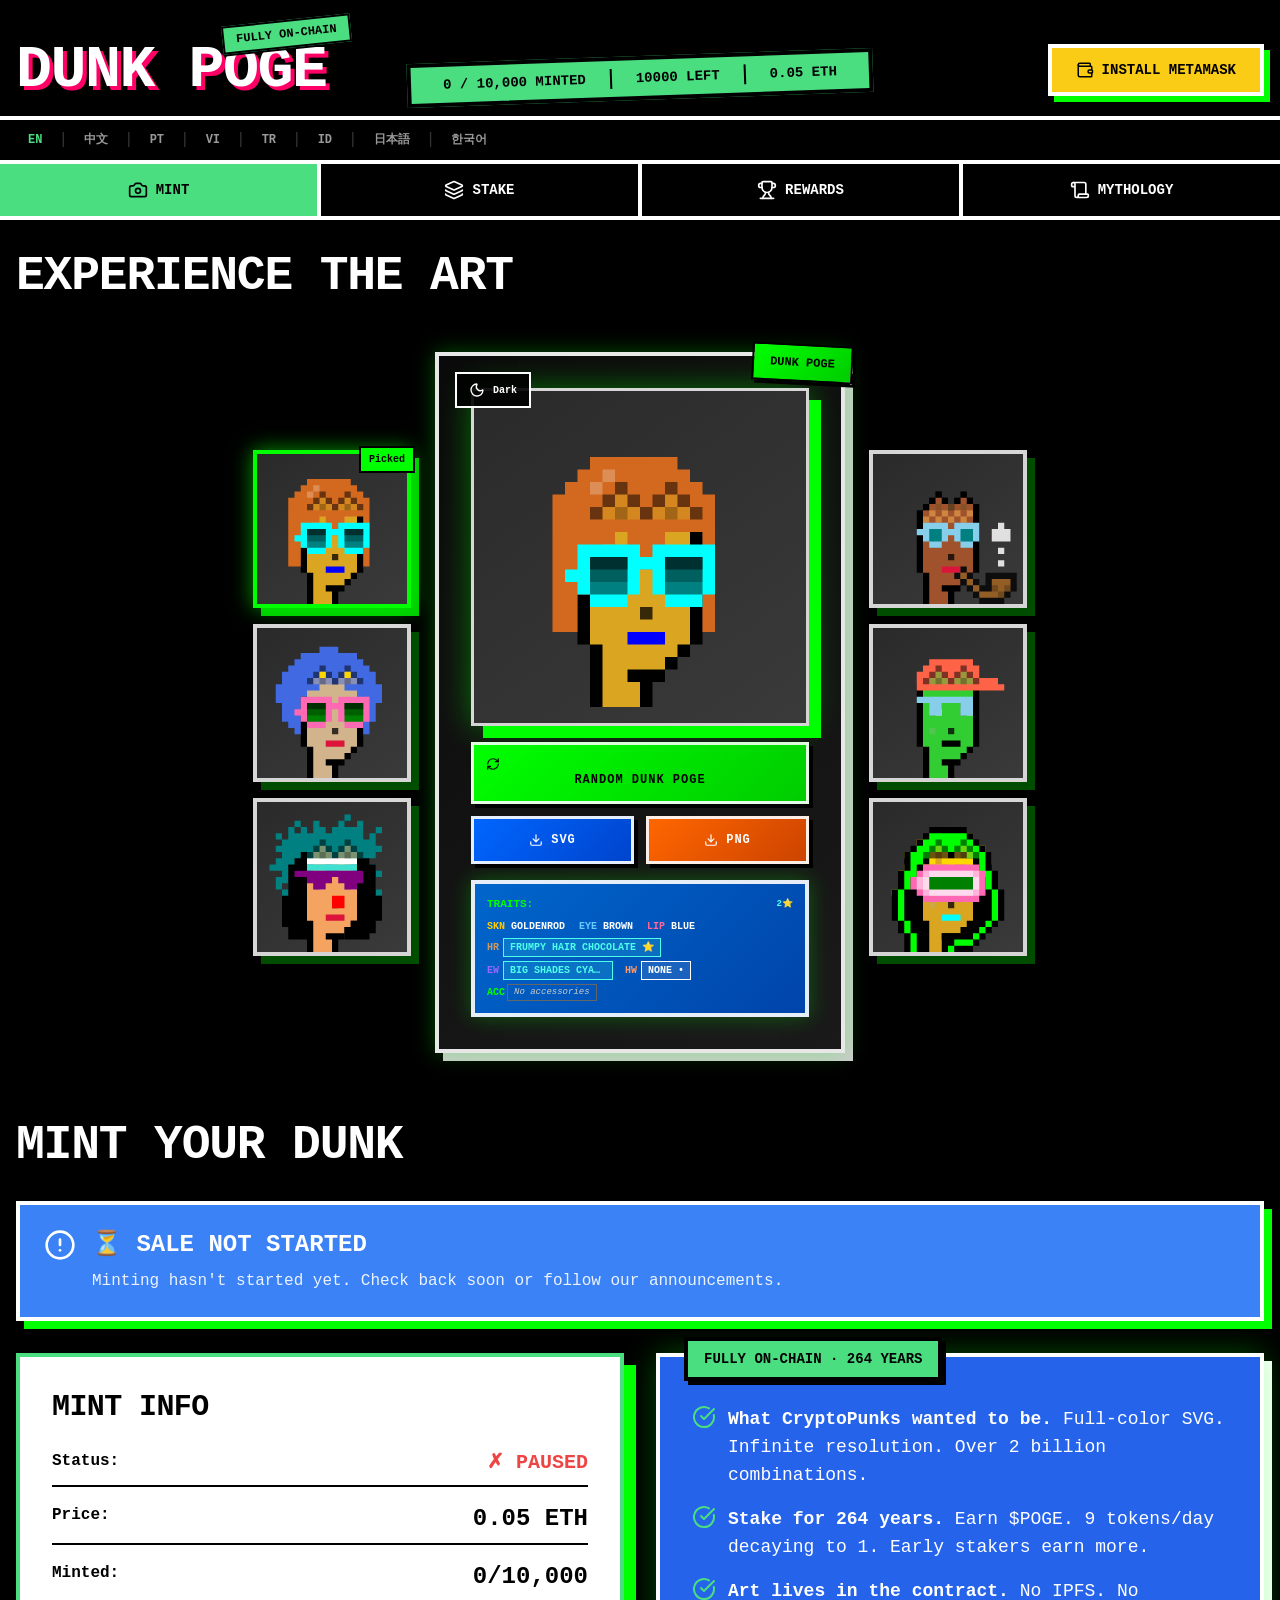
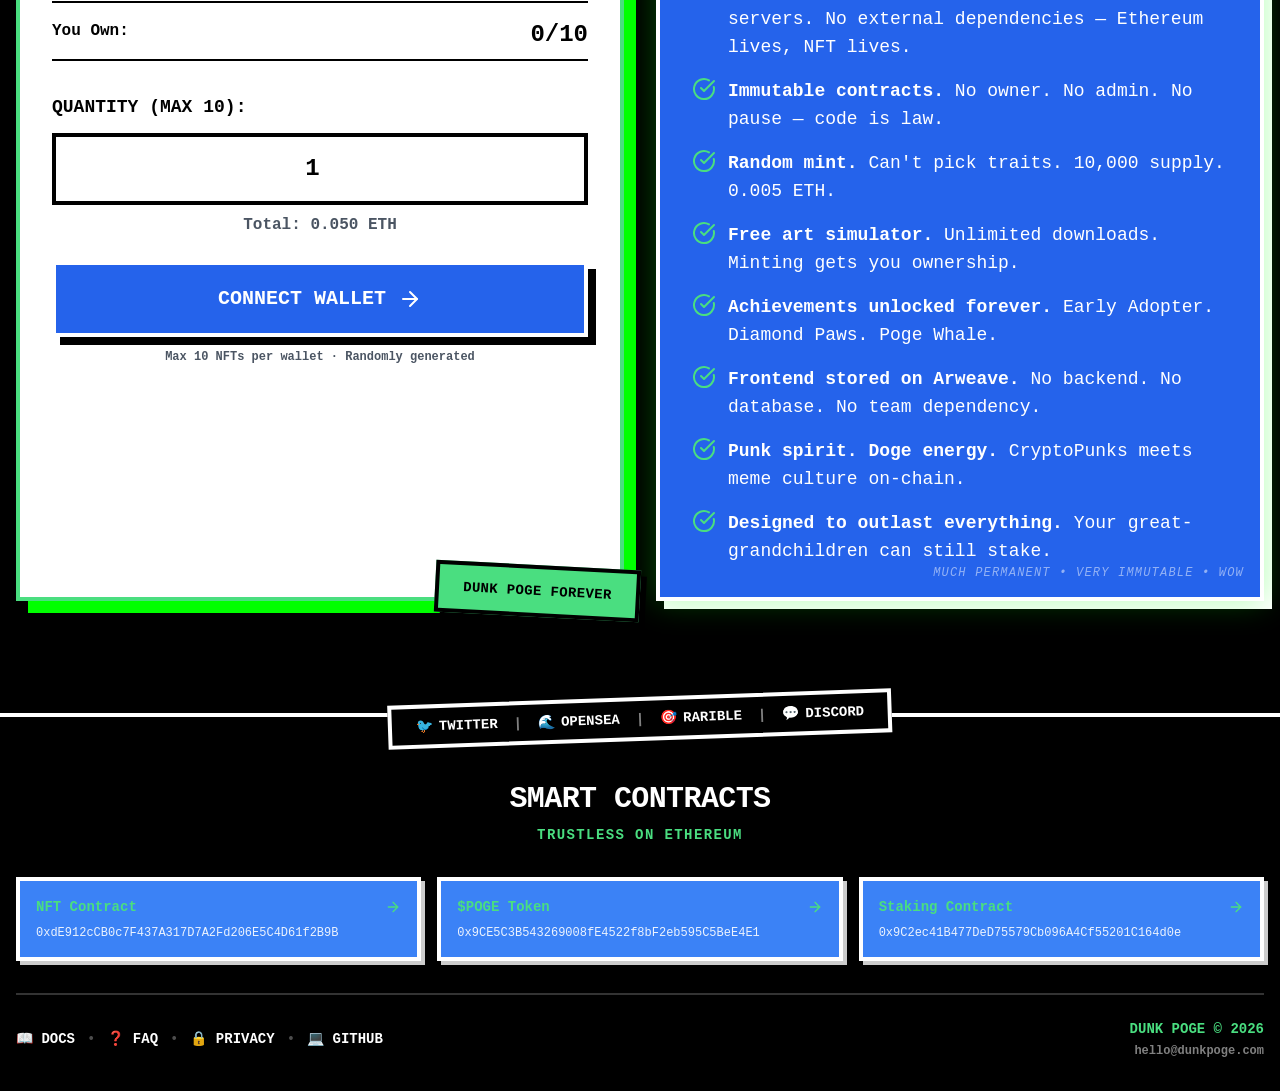
==== commit 96a1a5f9: "Add files via upload" ====
--- a/index.html
+++ b/index.html
@@ -1 +1 @@
-<!doctype html><html lang="en"><head><meta charset="utf-8"/><title>Dunk Poge • On-Chain NFTs and $Poge</title><meta name="description" content="10,000 immutable Dunks. On-chain forever. CryptoPunk meets Doge spirit."/><meta name="viewport" content="width=device-width,initial-scale=1"/><meta property="og:title" content="Dunk Poge • On-Chain NFTs and $Poge"/><meta property="og:description" content="10,000 immutable NFTs with staking for $Poge."/><meta property="og:image" content="/logo512.png"/><meta property="og:url" content="https://dunkpoge.com"/><meta name="twitter:title" content="Dunk Poge • On-Chain NFTs and $Poge"/><meta name="twitter:description" content="10,000 immutable NFTs with staking for $Poge."/><meta name="twitter:image" content="/logo512.png"/><link rel="icon" href="/favicon.ico"/><script defer="defer" src="/static/js/main.4ee78941.js"></script><link href="/static/css/main.6fc0d9ca.css" rel="stylesheet"></head><body><noscript>You need to enable JavaScript to run this app.</noscript><div id="root"></div></body></html>+<!doctype html><html lang="en"><head><meta charset="utf-8"/><title>Dunk Poge • On-Chain NFTs and $Poge</title><meta name="description" content="10,000 immutable Dunks. On-chain forever. CryptoPunk meets Doge spirit."/><meta name="viewport" content="width=device-width,initial-scale=1"/><meta property="og:title" content="Dunk Poge • On-Chain NFTs and $Poge"/><meta property="og:description" content="10,000 immutable NFTs with staking for $Poge."/><meta property="og:image" content="/logo512.png"/><meta property="og:url" content="https://dunkpoge.com"/><meta name="twitter:title" content="Dunk Poge • On-Chain NFTs and $Poge"/><meta name="twitter:description" content="10,000 immutable NFTs with staking for $Poge."/><meta name="twitter:image" content="/logo512.png"/><link rel="icon" href="/favicon.ico"/><script defer="defer" src="/static/js/main.e63e3cfb.js"></script><link href="/static/css/main.6fc0d9ca.css" rel="stylesheet"></head><body><noscript>You need to enable JavaScript to run this app.</noscript><div id="root"></div></body></html>
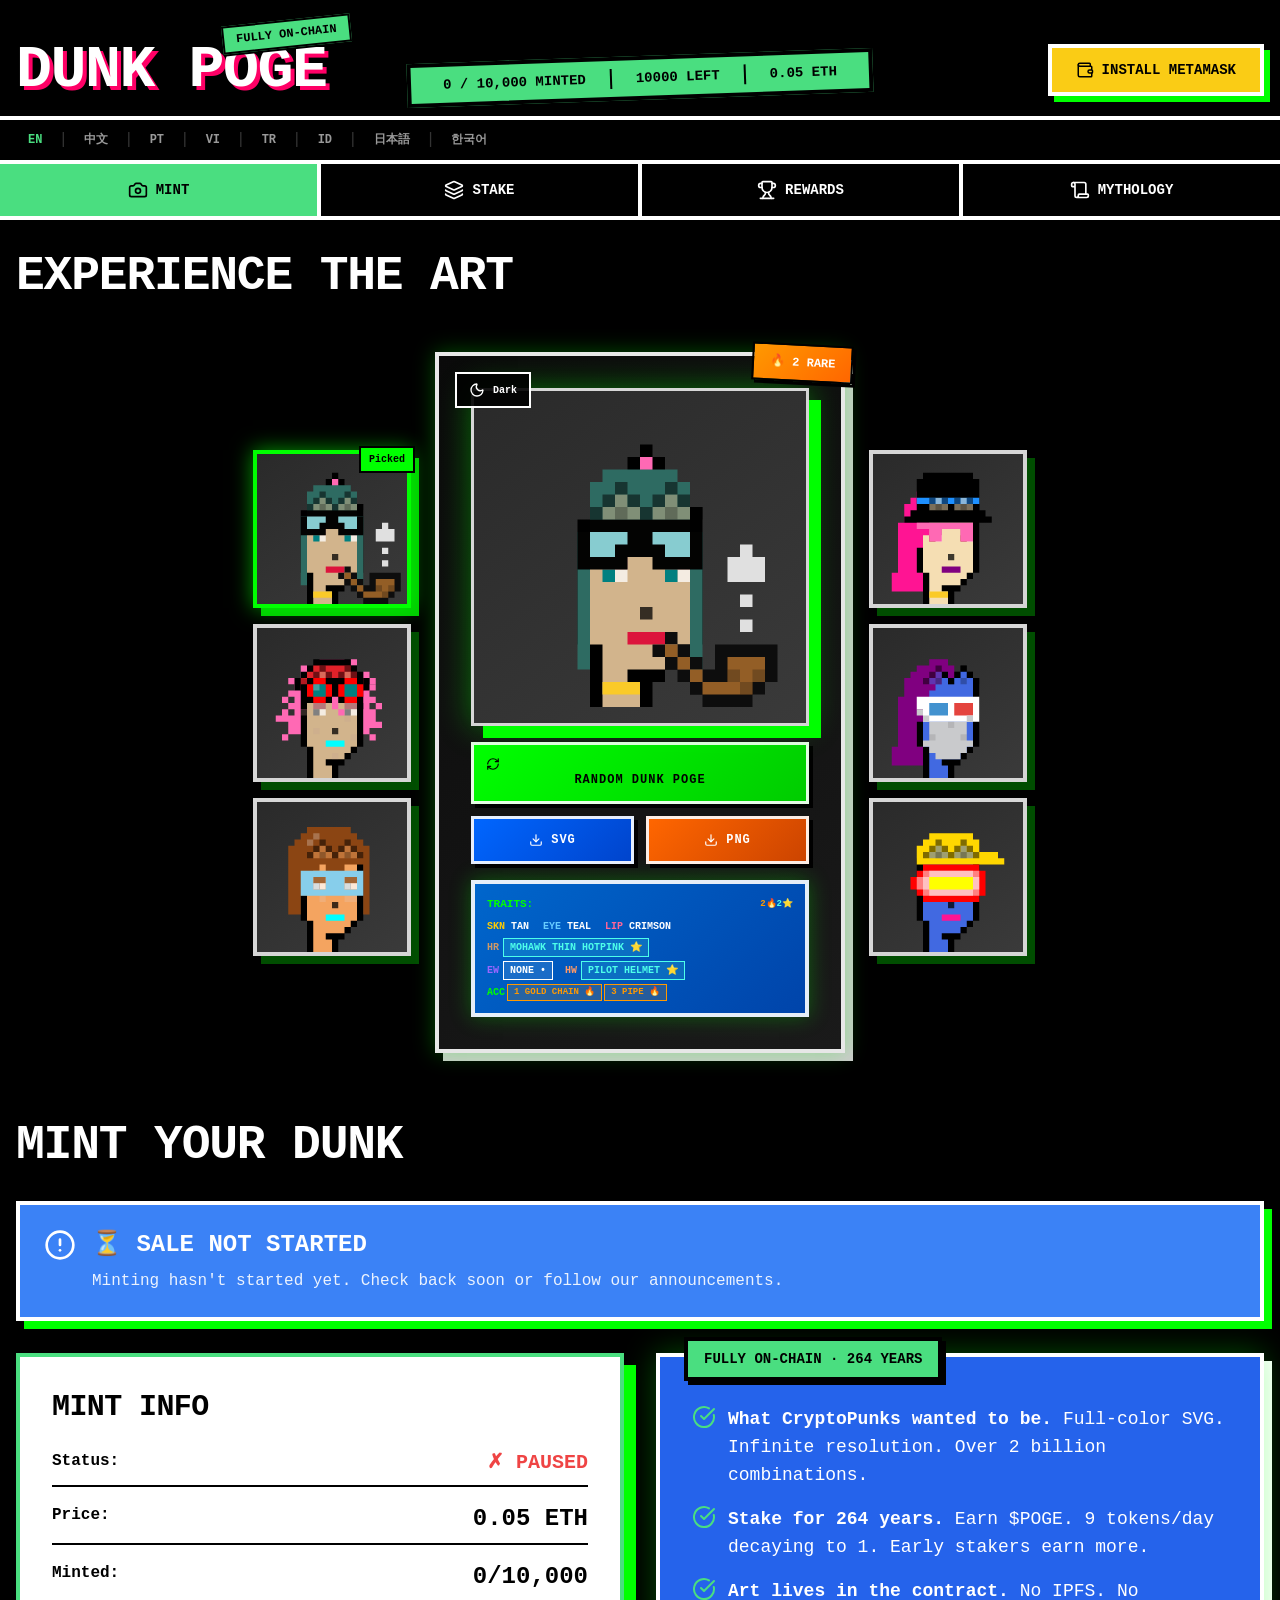
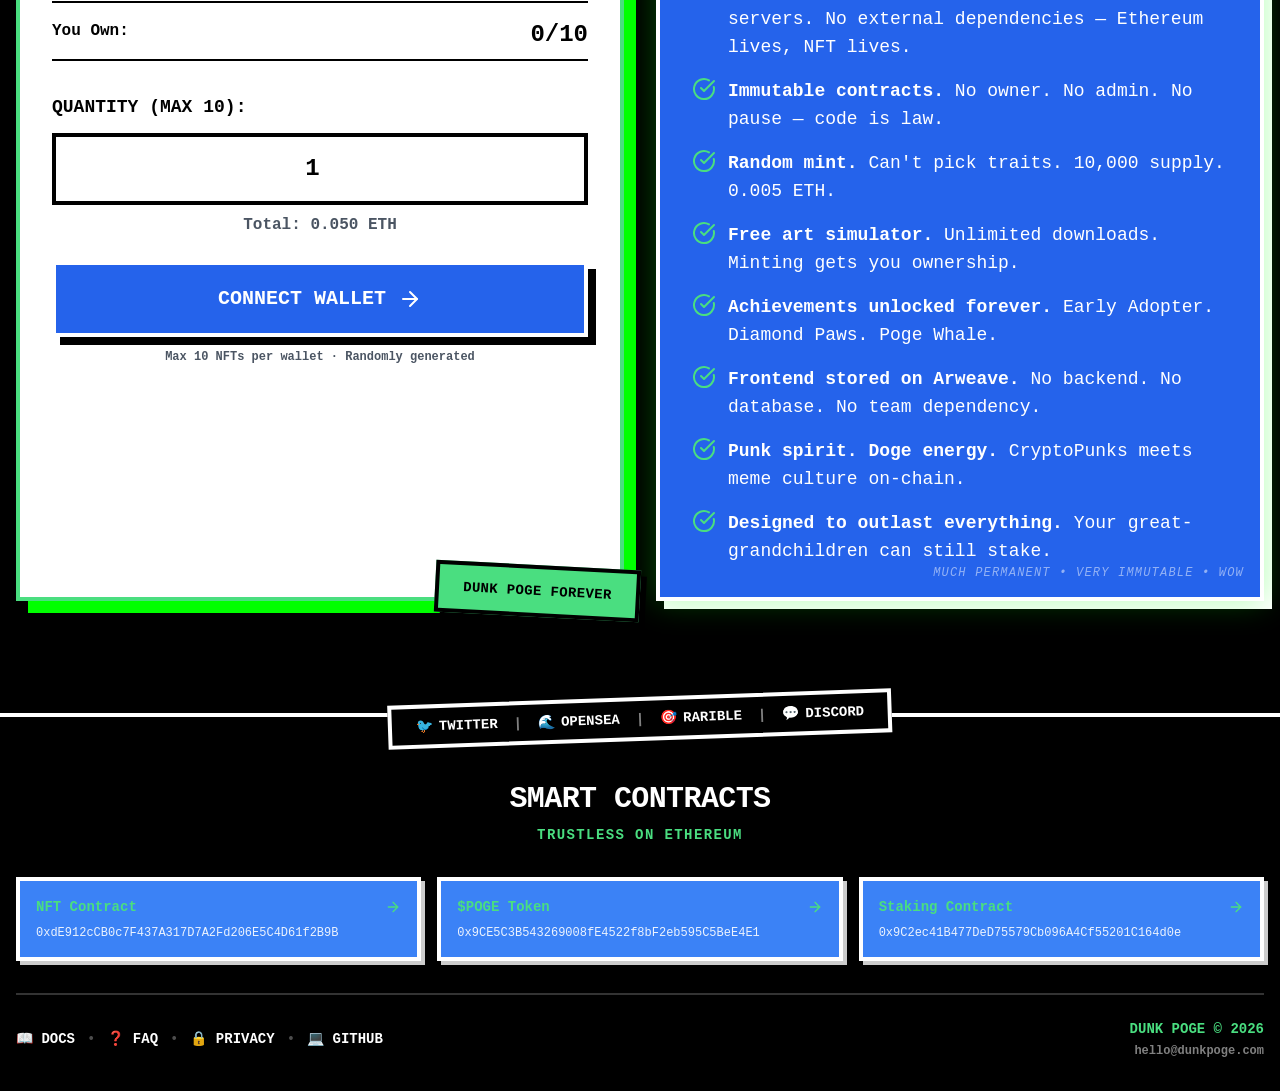
==== commit 537cac59: "Add files via upload" ====
--- a/index.html
+++ b/index.html
@@ -1 +1 @@
-<!doctype html><html lang="en"><head><meta charset="utf-8"/><title>Dunk Poge • On-Chain NFTs and $Poge</title><meta name="description" content="10,000 immutable Dunks. On-chain forever. CryptoPunk meets Doge spirit."/><meta name="viewport" content="width=device-width,initial-scale=1"/><meta property="og:title" content="Dunk Poge • On-Chain NFTs and $Poge"/><meta property="og:description" content="10,000 immutable NFTs with staking for $Poge."/><meta property="og:image" content="/logo512.png"/><meta property="og:url" content="https://dunkpoge.com"/><meta name="twitter:title" content="Dunk Poge • On-Chain NFTs and $Poge"/><meta name="twitter:description" content="10,000 immutable NFTs with staking for $Poge."/><meta name="twitter:image" content="/logo512.png"/><link rel="icon" href="/favicon.ico"/><script defer="defer" src="/static/js/main.e63e3cfb.js"></script><link href="/static/css/main.6fc0d9ca.css" rel="stylesheet"></head><body><noscript>You need to enable JavaScript to run this app.</noscript><div id="root"></div></body></html>+<!doctype html><html lang="en"><head><meta charset="utf-8"/><title>Dunk Poge • On-Chain NFTs and $Poge</title><meta name="viewport" content="width=device-width,initial-scale=1"/><meta name="description" content="Dunk Poge is a collection of 10,000 fully on-chain NFTs on Ethereum. Artwork, metadata, and staking logic are stored on-chain. Holders stake NFTs to earn POGE tokens via a decaying emission rate. No external dependencies, no admin key."/><meta name="keywords" content="Dunk Poge, POGE token, on-chain NFT, Ethereum NFT, NFT staking, ERC20, ERC721, on-chain generative art"/><meta name="author" content="Dunk Poge"/><meta name="robots" content="index, follow"/><link rel="canonical" href="https://dunkpoge.com"/><meta property="og:type" content="website"/><meta property="og:site_name" content="Dunk Poge"/><meta property="og:url" content="https://dunkpoge.com"/><meta property="og:title" content="Dunk Poge • On-Chain NFTs and $Poge"/><meta property="og:description" content="10,000 fully on-chain NFTs on Ethereum. Stake your Dunk to earn $POGE tokens. No external dependencies. No admin key. Forever on-chain."/><meta property="og:image" content="https://dunkpoge.com/logo512.png"/><meta property="og:image:width" content="512"/><meta property="og:image:height" content="512"/><meta property="og:image:alt" content="Dunk Poge logo"/><meta name="twitter:card" content="summary_large_image"/><meta name="twitter:site" content="@dunkpoge"/><meta name="twitter:creator" content="@dunkpoge"/><meta name="twitter:url" content="https://dunkpoge.com"/><meta name="twitter:title" content="Dunk Poge • On-Chain NFTs and $Poge"/><meta name="twitter:description" content="10,000 fully on-chain NFTs on Ethereum. Stake your Dunk to earn $POGE tokens. No external dependencies. No admin key. Forever on-chain."/><meta name="twitter:image" content="https://dunkpoge.com/logo512.png"/><meta name="twitter:image:alt" content="Dunk Poge logo"/><link rel="icon" href="/favicon.ico"/><link rel="apple-touch-icon" href="/logo192.png"/><link rel="manifest" href="/manifest.json"/><script defer="defer" src="/static/js/main.e63e3cfb.js"></script><link href="/static/css/main.6fc0d9ca.css" rel="stylesheet"></head><body><noscript><style>*{box-sizing:border-box;margin:0;padding:0}body{font-family:monospace;background:#000;color:#fff;padding:2rem}h1{font-size:1.8rem;margin-bottom:.25rem}h2{font-size:1.05rem;margin-top:1.8rem;border-bottom:1px solid #333;padding-bottom:.3rem;color:#f0c000}li,p{line-height:1.7;color:#ccc;font-size:.9rem}a{color:#f0c000;text-decoration:none}a:hover{text-decoration:underline}ul{padding-left:1.4rem;margin-top:.4rem}.tag{display:inline-block;background:#111;border:1px solid #333;padding:.1rem .5rem;margin:.15rem;font-size:.8rem;color:#aaa}.lang-block{border:1px solid #222;padding:1.2rem 1.4rem;margin-top:1.5rem;border-radius:4px}.lang-label{font-size:.7rem;color:#555;text-transform:uppercase;letter-spacing:.1em;margin-bottom:.5rem}.lang-title{font-size:1.1rem;font-weight:700;color:#fff;margin-bottom:.3rem}.divider{border:none;border-top:1px solid #1a1a1a;margin:2rem 0}.contract{font-size:.78rem;color:#888;word-break:break-all}.links{display:flex;flex-wrap:wrap;gap:.5rem;margin-top:.6rem}.links a{background:#111;border:1px solid #333;padding:.2rem .6rem;font-size:.82rem}</style><h1>Dunk Poge</h1><p style="color:#f0c000;margin:.25rem 0 .5rem">FULLY ON-CHAIN · Ethereum · ERC-721 + ERC-20</p><p class="contract">Contract: 0xdE912cCB0c7F437A317D7A2Fd206E5C4D61f2B9B</p><h2>About</h2><p>Dunk Poge is a collection of 10,000 fully on-chain NFTs on Ethereum. Artwork, metadata, and staking logic are stored entirely on-chain — no IPFS, no external APIs, no admin key. Holders stake their NFTs to earn $POGE tokens via a decaying emission rate built into the contract.</p><h2>Token &amp; Key Facts</h2><ul><li><strong>NFT Supply:</strong> 10,000 · Mint price: 0.005 ETH · Max 10 per wallet</li><li><strong>$POGE Token:</strong> ERC-20 · Fixed supply: 1,000,000,000 POGE · 500M allocated to staking</li><li><strong>Staking Rewards:</strong> ~9 POGE/day decaying to ~1 POGE/day over 730 days</li><li><strong>Loyalty Multiplier:</strong> 1x → 2x over 180 days staked</li><li><strong>No lock-up:</strong> Unstake anytime, no penalty</li><li><strong>Immutable:</strong> No owner, no admin, no pause — code is law</li><li><strong>Art:</strong> SVG on-chain · 2 billion+ combinations · Infinite resolution</li><li><strong>Staking duration:</strong> 264 years of emissions</li></ul><h2>Sector</h2><span class="tag">NFT</span> <span class="tag">On-Chain</span> <span class="tag">Staking</span> <span class="tag">ERC-721</span> <span class="tag">ERC-20</span> <span class="tag">Generative Art</span> <span class="tag">Ethereum</span><h2>Official Links</h2><div class="links"><a href="https://dunkpoge.com">Website</a> <a href="https://opensea.io/collection/dunk-poge">OpenSea</a> <a href="https://github.com/dunkpoge">GitHub</a> <a href="https://x.com/dunkpoge">X / Twitter</a> <a href="https://discord.gg/7PsZwC3TZX">Discord</a> <a href="mailto:hello@dunkpoge.com">hello@dunkpoge.com</a></div><hr class="divider"/><p style="color:#555;font-size:.78rem;margin-bottom:1rem">This site supports 8 languages. Enable JavaScript for the full experience.</p><div class="lang-block" lang="id"><div class="lang-label">Bahasa Indonesia</div><div class="lang-title">Dunk Poge • NFT On-Chain &amp; $Poge</div><p>Dunk Poge adalah koleksi 10.000 NFT yang sepenuhnya tersimpan di blockchain Ethereum. Karya seni, metadata, dan logika staking disimpan sepenuhnya di dalam kontrak — tanpa IPFS, tanpa server, tanpa kunci admin. Pemegang NFT dapat melakukan staking untuk mendapatkan token $POGE melalui tingkat emisi yang terus menurun.</p><ul style="margin-top:.5rem"><li>Pasokan NFT: 10.000 · Harga mint: 0,005 ETH · Maks. 10 per dompet</li><li>Token $POGE: ERC-20 · Pasokan tetap: 1 miliar POGE</li><li>Hadiah staking: ~9 POGE/hari menurun ke ~1 POGE/hari selama 730 hari</li><li>Pengganda loyalitas: 1x → 2x setelah 180 hari staking</li><li>Tidak ada penguncian — unstake kapan saja tanpa penalti</li><li>Kontrak tidak dapat diubah — tidak ada pemilik, tidak ada admin</li></ul></div><div class="lang-block" lang="ja"><div class="lang-label">日本語</div><div class="lang-title">Dunk Poge • オンチェーンNFT &amp; $Poge</div><p>Dunk Pogeは、Ethereum上に完全オンチェーンで存在する10,000点のNFTコレクションです。 アートワーク、メタデータ、ステーキングロジックはすべてコントラクト内に保存されており、 IPFS・外部サーバー・管理者キーは一切不要です。 NFTをステークすることで、逓減する排出レートで$POGEトークンを獲得できます。</p><ul style="margin-top:.5rem"><li>NFT供給数: 10,000点 · ミント価格: 0.005 ETH · 上限: 1ウォレットあたり10点</li><li>$POGEトークン: ERC-20 · 固定供給: 10億POGE · 5億がステーキングに割り当て</li><li>ステーキング報酬: 約9 POGE/日 → 730日かけて約1 POGE/日へ逓減</li><li>ロイヤルティ乗数: 180日で1x → 2x</li><li>ロックアップなし — いつでもアンステーク可能、ペナルティなし</li><li>不変コントラクト — オーナーなし・管理者なし・一時停止なし</li><li>SVGアート: オンチェーン · 20億通り以上の組み合わせ · 無限解像度</li></ul></div><div class="lang-block" lang="ko"><div class="lang-label">한국어</div><div class="lang-title">Dunk Poge • 온체인 NFT &amp; $Poge</div><p>Dunk Poge는 이더리움 블록체인에 완전히 온체인으로 저장된 10,000개의 NFT 컬렉션입니다. 아트워크, 메타데이터, 스테이킹 로직이 모두 컨트랙트 내에 저장되어 있으며 IPFS, 외부 서버, 관리자 키가 전혀 없습니다. NFT를 스테이킹하여 감소하는 방출률로 $POGE 토큰을 획득할 수 있습니다.</p><ul style="margin-top:.5rem"><li>NFT 공급량: 10,000개 · 민팅 가격: 0.005 ETH · 지갑당 최대 10개</li><li>$POGE 토큰: ERC-20 · 고정 공급: 10억 POGE · 5억은 스테이킹에 할당</li><li>스테이킹 보상: 약 9 POGE/일에서 730일에 걸쳐 약 1 POGE/일로 감소</li><li>충성도 배수: 180일 스테이킹 시 1x → 2x</li><li>잠금 없음 — 언제든지 언스테이킹 가능, 페널티 없음</li><li>불변 컨트랙트 — 소유자 없음, 관리자 없음, 일시정지 없음</li></ul></div><div class="lang-block" lang="pt"><div class="lang-label">Português</div><div class="lang-title">Dunk Poge • NFTs On-Chain &amp; $Poge</div><p>Dunk Poge é uma coleção de 10.000 NFTs completamente on-chain na Ethereum. Artwork, metadados e lógica de staking estão armazenados inteiramente no contrato — sem IPFS, sem servidores, sem chave de administrador. Os detentores fazem staking dos NFTs para ganhar tokens $POGE com uma taxa de emissão decrescente.</p><ul style="margin-top:.5rem"><li>Oferta de NFTs: 10.000 · Preço de mint: 0,005 ETH · Máximo 10 por carteira</li><li>Token $POGE: ERC-20 · Oferta fixa: 1 bilhão de POGE · 500M alocados para staking</li><li>Recompensas de staking: ~9 POGE/dia decaindo para ~1 POGE/dia em 730 dias</li><li>Multiplicador de fidelidade: 1x → 2x ao longo de 180 dias</li><li>Sem bloqueio — faça unstake a qualquer momento sem penalidade</li><li>Contrato imutável — sem proprietário, sem admin, sem pausa</li></ul></div><div class="lang-block" lang="tr"><div class="lang-label">Türkçe</div><div class="lang-title">Dunk Poge • Zincir Üstü NFT'ler &amp; $Poge</div><p>Dunk Poge, Ethereum üzerinde tamamen zincir üstünde saklanan 10.000 NFT koleksiyonudur. Sanat eserleri, meta veriler ve staking mantığı tamamen kontrat içinde saklanmaktadır — IPFS yok, sunucu yok, yönetici anahtarı yok. NFT sahipleri, azalan emisyon hızıyla $POGE token kazanmak için NFT'lerini stake edebilir.</p><ul style="margin-top:.5rem"><li>NFT arzı: 10.000 · Mint fiyatı: 0,005 ETH · Cüzdan başına maks. 10</li><li>$POGE Token: ERC-20 · Sabit arz: 1 milyar POGE · 500M staking'e ayrılmış</li><li>Staking ödülleri: ~9 POGE/gün, 730 günde ~1 POGE/gün'e düşüyor</li><li>Sadakat çarpanı: 180 günde 1x → 2x</li><li>Kilitleme yok — istediğiniz zaman stake'ten çıkın, ceza yok</li><li>Değiştirilemez kontrat — sahip yok, yönetici yok, durdurma yok</li></ul></div><div class="lang-block" lang="vi"><div class="lang-label">Tiếng Việt</div><div class="lang-title">Dunk Poge • NFT On-Chain &amp; $Poge</div><p>Dunk Poge là bộ sưu tập 10.000 NFT hoàn toàn on-chain trên Ethereum. Tác phẩm nghệ thuật, metadata và logic staking được lưu trữ hoàn toàn trong hợp đồng — không IPFS, không máy chủ, không khóa quản trị. Người nắm giữ NFT có thể stake để kiếm token $POGE theo tỷ lệ phát hành giảm dần.</p><ul style="margin-top:.5rem"><li>Tổng cung NFT: 10.000 · Giá mint: 0,005 ETH · Tối đa 10 NFT mỗi ví</li><li>Token $POGE: ERC-20 · Tổng cung cố định: 1 tỷ POGE · 500 triệu cho staking</li><li>Phần thưởng staking: ~9 POGE/ngày giảm dần xuống ~1 POGE/ngày trong 730 ngày</li><li>Hệ số trung thành: 1x → 2x sau 180 ngày stake</li><li>Không khóa — rút staking bất cứ lúc nào, không phạt</li><li>Hợp đồng bất biến — không chủ sở hữu, không admin, không dừng</li></ul></div><div class="lang-block" lang="zh"><div class="lang-label">中文（简体）</div><div class="lang-title">Dunk Poge • 链上 NFT &amp; $Poge</div><p>Dunk Poge 是以太坊上完全链上存储的 10,000 个 NFT 合集。 艺术作品、元数据和质押逻辑完全存储在合约中 —— 无需 IPFS、无服务器、无管理员密钥。持有者可通过质押 NFT 以递减的排放率赚取 $POGE 代币。</p><ul style="margin-top:.5rem"><li>NFT 供应量: 10,000 · 铸造价格: 0.005 ETH · 每个钱包最多 10 个</li><li>$POGE 代币: ERC-20 · 固定供应: 10 亿 POGE · 5 亿分配给质押</li><li>质押奖励: 约 9 POGE/天，在 730 天内递减至约 1 POGE/天</li><li>忠诚度倍数: 质押 180 天从 1x 增至 2x</li><li>无锁定期 — 随时可取消质押，无罚款</li><li>不可变合约 — 无所有者、无管理员、无暂停功能</li></ul></div></noscript><div id="root"></div></body></html>
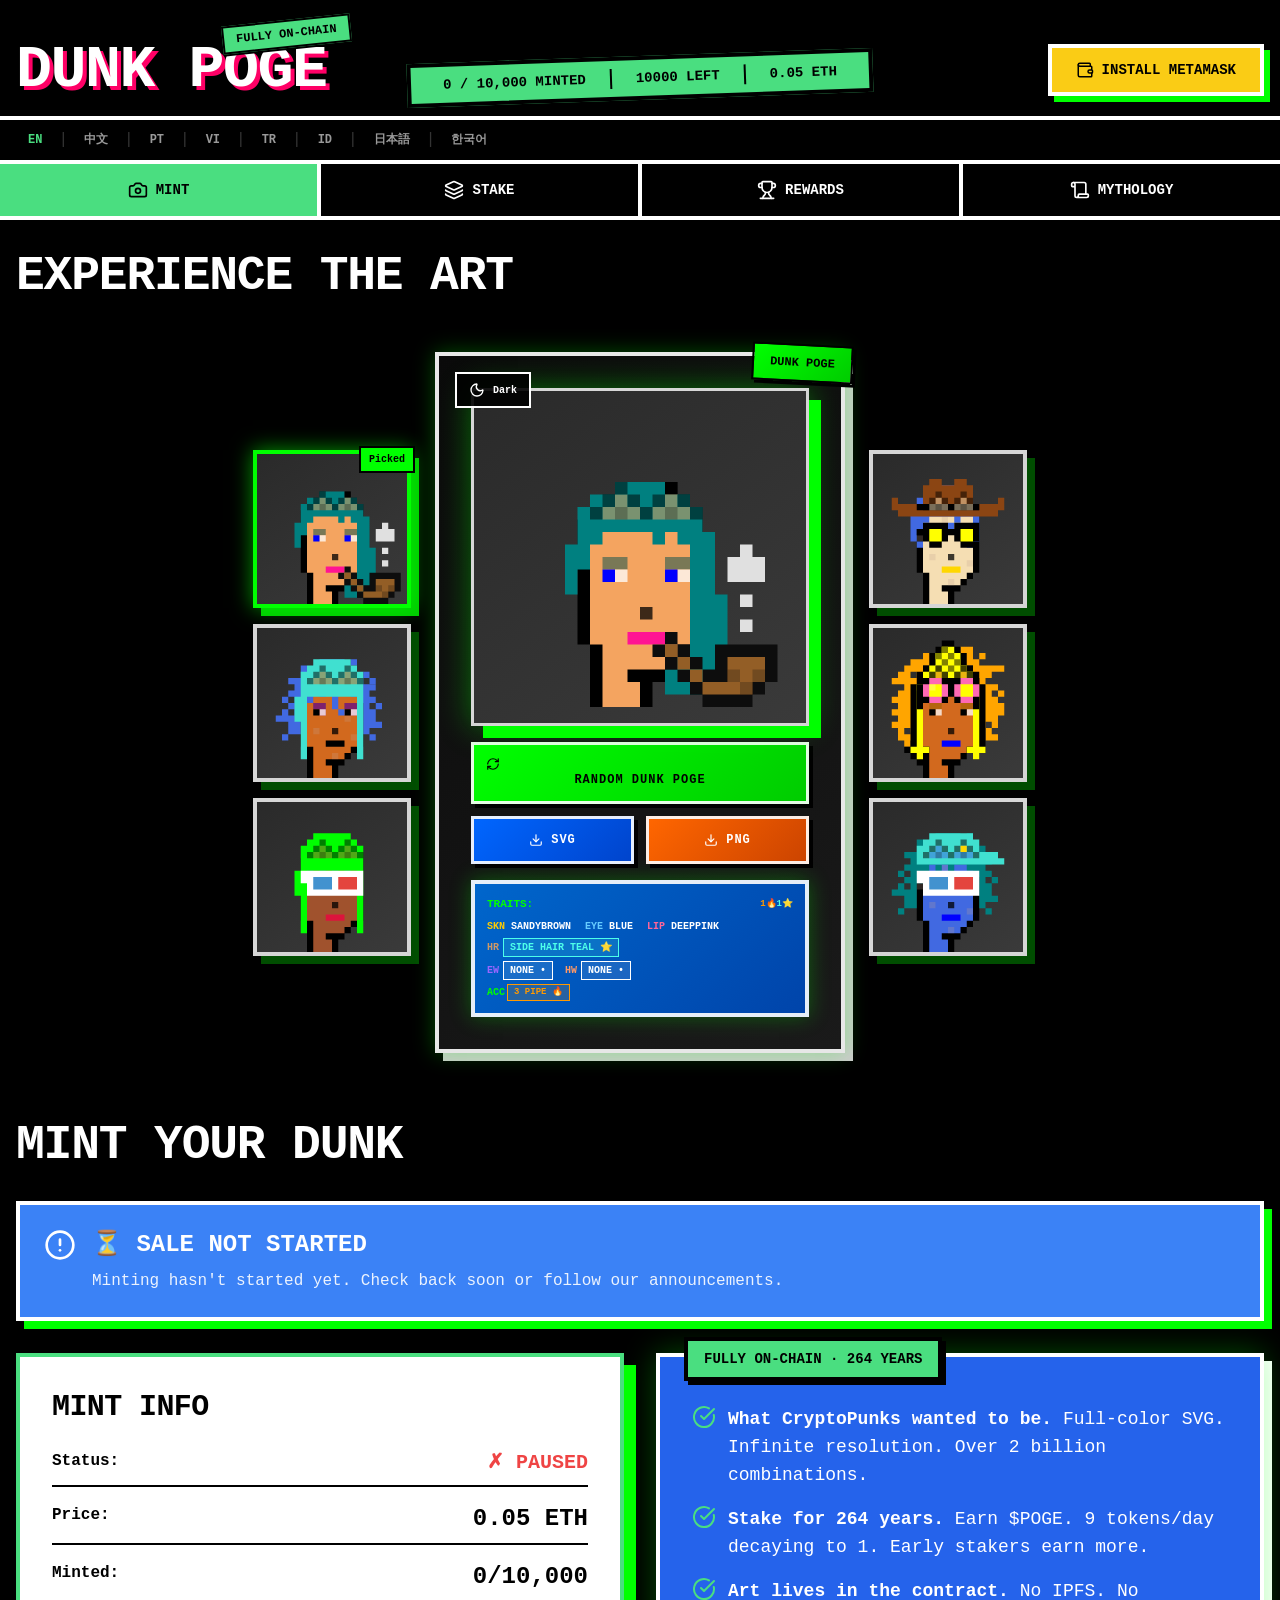
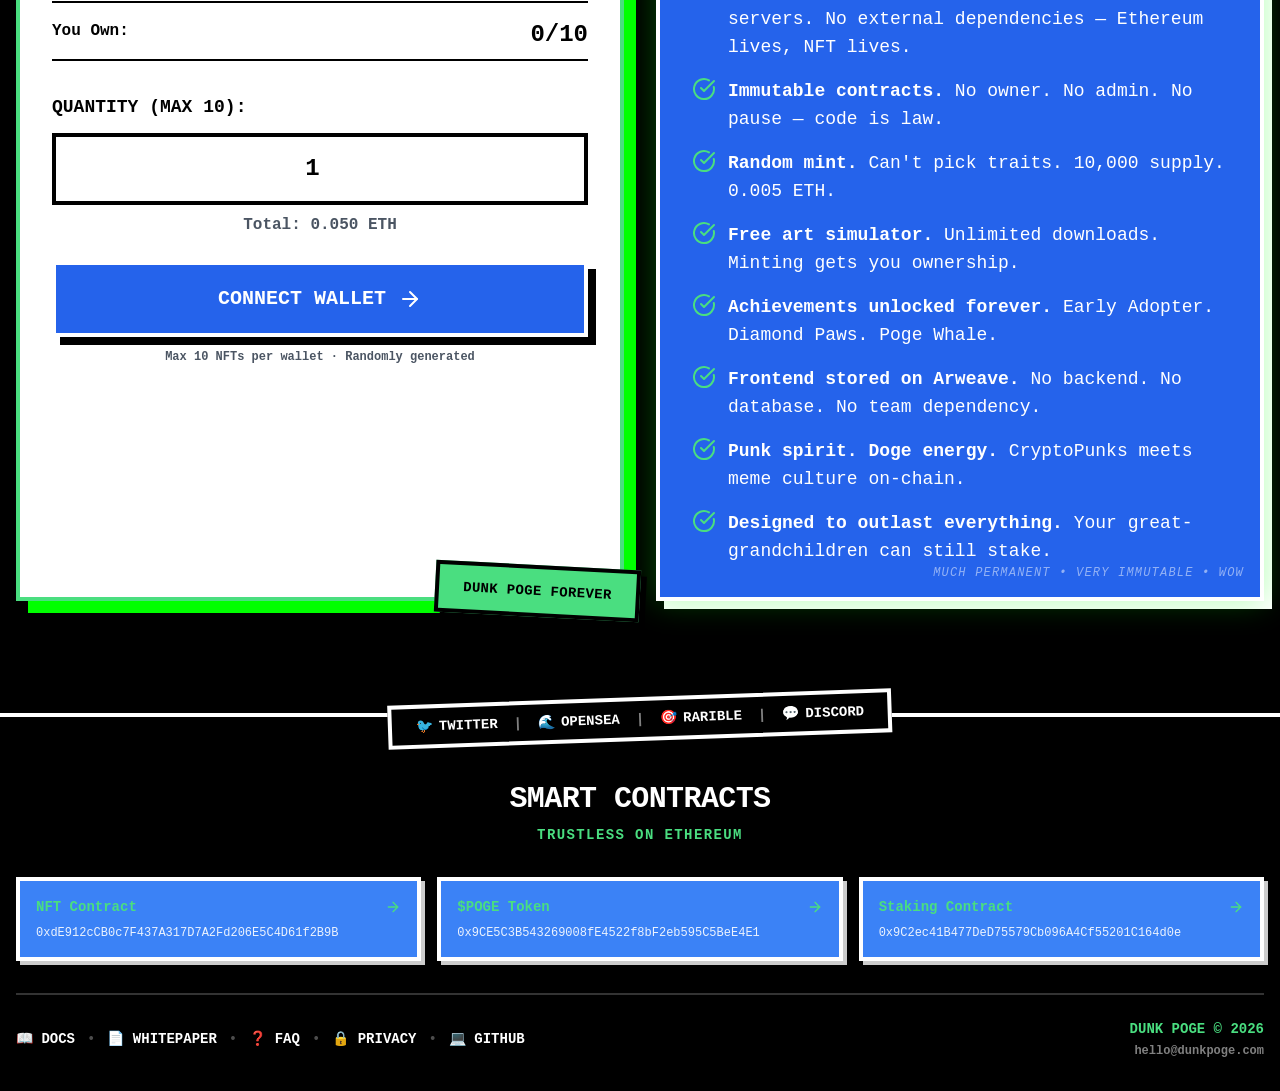
==== commit 8d581d8f: "Add files via upload" ====
--- a/index.html
+++ b/index.html
@@ -1 +1 @@
-<!doctype html><html lang="en"><head><meta charset="utf-8"/><title>Dunk Poge • On-Chain NFTs and $Poge</title><meta name="viewport" content="width=device-width,initial-scale=1"/><meta name="description" content="Dunk Poge is a collection of 10,000 fully on-chain NFTs on Ethereum. Artwork, metadata, and staking logic are stored on-chain. Holders stake NFTs to earn POGE tokens via a decaying emission rate. No external dependencies, no admin key."/><meta name="keywords" content="Dunk Poge, POGE token, on-chain NFT, Ethereum NFT, NFT staking, ERC20, ERC721, on-chain generative art"/><meta name="author" content="Dunk Poge"/><meta name="robots" content="index, follow"/><link rel="canonical" href="https://dunkpoge.com"/><meta property="og:type" content="website"/><meta property="og:site_name" content="Dunk Poge"/><meta property="og:url" content="https://dunkpoge.com"/><meta property="og:title" content="Dunk Poge • On-Chain NFTs and $Poge"/><meta property="og:description" content="10,000 fully on-chain NFTs on Ethereum. Stake your Dunk to earn $POGE tokens. No external dependencies. No admin key. Forever on-chain."/><meta property="og:image" content="https://dunkpoge.com/logo512.png"/><meta property="og:image:width" content="512"/><meta property="og:image:height" content="512"/><meta property="og:image:alt" content="Dunk Poge logo"/><meta name="twitter:card" content="summary_large_image"/><meta name="twitter:site" content="@dunkpoge"/><meta name="twitter:creator" content="@dunkpoge"/><meta name="twitter:url" content="https://dunkpoge.com"/><meta name="twitter:title" content="Dunk Poge • On-Chain NFTs and $Poge"/><meta name="twitter:description" content="10,000 fully on-chain NFTs on Ethereum. Stake your Dunk to earn $POGE tokens. No external dependencies. No admin key. Forever on-chain."/><meta name="twitter:image" content="https://dunkpoge.com/logo512.png"/><meta name="twitter:image:alt" content="Dunk Poge logo"/><link rel="icon" href="/favicon.ico"/><link rel="apple-touch-icon" href="/logo192.png"/><link rel="manifest" href="/manifest.json"/><script defer="defer" src="/static/js/main.e63e3cfb.js"></script><link href="/static/css/main.6fc0d9ca.css" rel="stylesheet"></head><body><noscript><style>*{box-sizing:border-box;margin:0;padding:0}body{font-family:monospace;background:#000;color:#fff;padding:2rem}h1{font-size:1.8rem;margin-bottom:.25rem}h2{font-size:1.05rem;margin-top:1.8rem;border-bottom:1px solid #333;padding-bottom:.3rem;color:#f0c000}li,p{line-height:1.7;color:#ccc;font-size:.9rem}a{color:#f0c000;text-decoration:none}a:hover{text-decoration:underline}ul{padding-left:1.4rem;margin-top:.4rem}.tag{display:inline-block;background:#111;border:1px solid #333;padding:.1rem .5rem;margin:.15rem;font-size:.8rem;color:#aaa}.lang-block{border:1px solid #222;padding:1.2rem 1.4rem;margin-top:1.5rem;border-radius:4px}.lang-label{font-size:.7rem;color:#555;text-transform:uppercase;letter-spacing:.1em;margin-bottom:.5rem}.lang-title{font-size:1.1rem;font-weight:700;color:#fff;margin-bottom:.3rem}.divider{border:none;border-top:1px solid #1a1a1a;margin:2rem 0}.contract{font-size:.78rem;color:#888;word-break:break-all}.links{display:flex;flex-wrap:wrap;gap:.5rem;margin-top:.6rem}.links a{background:#111;border:1px solid #333;padding:.2rem .6rem;font-size:.82rem}</style><h1>Dunk Poge</h1><p style="color:#f0c000;margin:.25rem 0 .5rem">FULLY ON-CHAIN · Ethereum · ERC-721 + ERC-20</p><p class="contract">Contract: 0xdE912cCB0c7F437A317D7A2Fd206E5C4D61f2B9B</p><h2>About</h2><p>Dunk Poge is a collection of 10,000 fully on-chain NFTs on Ethereum. Artwork, metadata, and staking logic are stored entirely on-chain — no IPFS, no external APIs, no admin key. Holders stake their NFTs to earn $POGE tokens via a decaying emission rate built into the contract.</p><h2>Token &amp; Key Facts</h2><ul><li><strong>NFT Supply:</strong> 10,000 · Mint price: 0.005 ETH · Max 10 per wallet</li><li><strong>$POGE Token:</strong> ERC-20 · Fixed supply: 1,000,000,000 POGE · 500M allocated to staking</li><li><strong>Staking Rewards:</strong> ~9 POGE/day decaying to ~1 POGE/day over 730 days</li><li><strong>Loyalty Multiplier:</strong> 1x → 2x over 180 days staked</li><li><strong>No lock-up:</strong> Unstake anytime, no penalty</li><li><strong>Immutable:</strong> No owner, no admin, no pause — code is law</li><li><strong>Art:</strong> SVG on-chain · 2 billion+ combinations · Infinite resolution</li><li><strong>Staking duration:</strong> 264 years of emissions</li></ul><h2>Sector</h2><span class="tag">NFT</span> <span class="tag">On-Chain</span> <span class="tag">Staking</span> <span class="tag">ERC-721</span> <span class="tag">ERC-20</span> <span class="tag">Generative Art</span> <span class="tag">Ethereum</span><h2>Official Links</h2><div class="links"><a href="https://dunkpoge.com">Website</a> <a href="https://opensea.io/collection/dunk-poge">OpenSea</a> <a href="https://github.com/dunkpoge">GitHub</a> <a href="https://x.com/dunkpoge">X / Twitter</a> <a href="https://discord.gg/7PsZwC3TZX">Discord</a> <a href="mailto:hello@dunkpoge.com">hello@dunkpoge.com</a></div><hr class="divider"/><p style="color:#555;font-size:.78rem;margin-bottom:1rem">This site supports 8 languages. Enable JavaScript for the full experience.</p><div class="lang-block" lang="id"><div class="lang-label">Bahasa Indonesia</div><div class="lang-title">Dunk Poge • NFT On-Chain &amp; $Poge</div><p>Dunk Poge adalah koleksi 10.000 NFT yang sepenuhnya tersimpan di blockchain Ethereum. Karya seni, metadata, dan logika staking disimpan sepenuhnya di dalam kontrak — tanpa IPFS, tanpa server, tanpa kunci admin. Pemegang NFT dapat melakukan staking untuk mendapatkan token $POGE melalui tingkat emisi yang terus menurun.</p><ul style="margin-top:.5rem"><li>Pasokan NFT: 10.000 · Harga mint: 0,005 ETH · Maks. 10 per dompet</li><li>Token $POGE: ERC-20 · Pasokan tetap: 1 miliar POGE</li><li>Hadiah staking: ~9 POGE/hari menurun ke ~1 POGE/hari selama 730 hari</li><li>Pengganda loyalitas: 1x → 2x setelah 180 hari staking</li><li>Tidak ada penguncian — unstake kapan saja tanpa penalti</li><li>Kontrak tidak dapat diubah — tidak ada pemilik, tidak ada admin</li></ul></div><div class="lang-block" lang="ja"><div class="lang-label">日本語</div><div class="lang-title">Dunk Poge • オンチェーンNFT &amp; $Poge</div><p>Dunk Pogeは、Ethereum上に完全オンチェーンで存在する10,000点のNFTコレクションです。 アートワーク、メタデータ、ステーキングロジックはすべてコントラクト内に保存されており、 IPFS・外部サーバー・管理者キーは一切不要です。 NFTをステークすることで、逓減する排出レートで$POGEトークンを獲得できます。</p><ul style="margin-top:.5rem"><li>NFT供給数: 10,000点 · ミント価格: 0.005 ETH · 上限: 1ウォレットあたり10点</li><li>$POGEトークン: ERC-20 · 固定供給: 10億POGE · 5億がステーキングに割り当て</li><li>ステーキング報酬: 約9 POGE/日 → 730日かけて約1 POGE/日へ逓減</li><li>ロイヤルティ乗数: 180日で1x → 2x</li><li>ロックアップなし — いつでもアンステーク可能、ペナルティなし</li><li>不変コントラクト — オーナーなし・管理者なし・一時停止なし</li><li>SVGアート: オンチェーン · 20億通り以上の組み合わせ · 無限解像度</li></ul></div><div class="lang-block" lang="ko"><div class="lang-label">한국어</div><div class="lang-title">Dunk Poge • 온체인 NFT &amp; $Poge</div><p>Dunk Poge는 이더리움 블록체인에 완전히 온체인으로 저장된 10,000개의 NFT 컬렉션입니다. 아트워크, 메타데이터, 스테이킹 로직이 모두 컨트랙트 내에 저장되어 있으며 IPFS, 외부 서버, 관리자 키가 전혀 없습니다. NFT를 스테이킹하여 감소하는 방출률로 $POGE 토큰을 획득할 수 있습니다.</p><ul style="margin-top:.5rem"><li>NFT 공급량: 10,000개 · 민팅 가격: 0.005 ETH · 지갑당 최대 10개</li><li>$POGE 토큰: ERC-20 · 고정 공급: 10억 POGE · 5억은 스테이킹에 할당</li><li>스테이킹 보상: 약 9 POGE/일에서 730일에 걸쳐 약 1 POGE/일로 감소</li><li>충성도 배수: 180일 스테이킹 시 1x → 2x</li><li>잠금 없음 — 언제든지 언스테이킹 가능, 페널티 없음</li><li>불변 컨트랙트 — 소유자 없음, 관리자 없음, 일시정지 없음</li></ul></div><div class="lang-block" lang="pt"><div class="lang-label">Português</div><div class="lang-title">Dunk Poge • NFTs On-Chain &amp; $Poge</div><p>Dunk Poge é uma coleção de 10.000 NFTs completamente on-chain na Ethereum. Artwork, metadados e lógica de staking estão armazenados inteiramente no contrato — sem IPFS, sem servidores, sem chave de administrador. Os detentores fazem staking dos NFTs para ganhar tokens $POGE com uma taxa de emissão decrescente.</p><ul style="margin-top:.5rem"><li>Oferta de NFTs: 10.000 · Preço de mint: 0,005 ETH · Máximo 10 por carteira</li><li>Token $POGE: ERC-20 · Oferta fixa: 1 bilhão de POGE · 500M alocados para staking</li><li>Recompensas de staking: ~9 POGE/dia decaindo para ~1 POGE/dia em 730 dias</li><li>Multiplicador de fidelidade: 1x → 2x ao longo de 180 dias</li><li>Sem bloqueio — faça unstake a qualquer momento sem penalidade</li><li>Contrato imutável — sem proprietário, sem admin, sem pausa</li></ul></div><div class="lang-block" lang="tr"><div class="lang-label">Türkçe</div><div class="lang-title">Dunk Poge • Zincir Üstü NFT'ler &amp; $Poge</div><p>Dunk Poge, Ethereum üzerinde tamamen zincir üstünde saklanan 10.000 NFT koleksiyonudur. Sanat eserleri, meta veriler ve staking mantığı tamamen kontrat içinde saklanmaktadır — IPFS yok, sunucu yok, yönetici anahtarı yok. NFT sahipleri, azalan emisyon hızıyla $POGE token kazanmak için NFT'lerini stake edebilir.</p><ul style="margin-top:.5rem"><li>NFT arzı: 10.000 · Mint fiyatı: 0,005 ETH · Cüzdan başına maks. 10</li><li>$POGE Token: ERC-20 · Sabit arz: 1 milyar POGE · 500M staking'e ayrılmış</li><li>Staking ödülleri: ~9 POGE/gün, 730 günde ~1 POGE/gün'e düşüyor</li><li>Sadakat çarpanı: 180 günde 1x → 2x</li><li>Kilitleme yok — istediğiniz zaman stake'ten çıkın, ceza yok</li><li>Değiştirilemez kontrat — sahip yok, yönetici yok, durdurma yok</li></ul></div><div class="lang-block" lang="vi"><div class="lang-label">Tiếng Việt</div><div class="lang-title">Dunk Poge • NFT On-Chain &amp; $Poge</div><p>Dunk Poge là bộ sưu tập 10.000 NFT hoàn toàn on-chain trên Ethereum. Tác phẩm nghệ thuật, metadata và logic staking được lưu trữ hoàn toàn trong hợp đồng — không IPFS, không máy chủ, không khóa quản trị. Người nắm giữ NFT có thể stake để kiếm token $POGE theo tỷ lệ phát hành giảm dần.</p><ul style="margin-top:.5rem"><li>Tổng cung NFT: 10.000 · Giá mint: 0,005 ETH · Tối đa 10 NFT mỗi ví</li><li>Token $POGE: ERC-20 · Tổng cung cố định: 1 tỷ POGE · 500 triệu cho staking</li><li>Phần thưởng staking: ~9 POGE/ngày giảm dần xuống ~1 POGE/ngày trong 730 ngày</li><li>Hệ số trung thành: 1x → 2x sau 180 ngày stake</li><li>Không khóa — rút staking bất cứ lúc nào, không phạt</li><li>Hợp đồng bất biến — không chủ sở hữu, không admin, không dừng</li></ul></div><div class="lang-block" lang="zh"><div class="lang-label">中文（简体）</div><div class="lang-title">Dunk Poge • 链上 NFT &amp; $Poge</div><p>Dunk Poge 是以太坊上完全链上存储的 10,000 个 NFT 合集。 艺术作品、元数据和质押逻辑完全存储在合约中 —— 无需 IPFS、无服务器、无管理员密钥。持有者可通过质押 NFT 以递减的排放率赚取 $POGE 代币。</p><ul style="margin-top:.5rem"><li>NFT 供应量: 10,000 · 铸造价格: 0.005 ETH · 每个钱包最多 10 个</li><li>$POGE 代币: ERC-20 · 固定供应: 10 亿 POGE · 5 亿分配给质押</li><li>质押奖励: 约 9 POGE/天，在 730 天内递减至约 1 POGE/天</li><li>忠诚度倍数: 质押 180 天从 1x 增至 2x</li><li>无锁定期 — 随时可取消质押，无罚款</li><li>不可变合约 — 无所有者、无管理员、无暂停功能</li></ul></div></noscript><div id="root"></div></body></html>+<!doctype html><html lang="en"><head><meta charset="utf-8"/><title>Dunk Poge • On-Chain NFTs and $Poge</title><meta name="viewport" content="width=device-width,initial-scale=1"/><meta name="description" content="Dunk Poge is a collection of 10,000 fully on-chain NFTs on Ethereum. Artwork, metadata, and staking logic are stored on-chain. Holders stake NFTs to earn POGE tokens via a decaying emission rate. No external dependencies, no admin key."/><meta name="keywords" content="Dunk Poge, POGE token, on-chain NFT, Ethereum NFT, NFT staking, ERC20, ERC721, on-chain generative art"/><meta name="author" content="Dunk Poge"/><meta name="robots" content="index, follow"/><link rel="canonical" href="https://dunkpoge.com"/><meta property="og:type" content="website"/><meta property="og:site_name" content="Dunk Poge"/><meta property="og:url" content="https://dunkpoge.com"/><meta property="og:title" content="Dunk Poge • On-Chain NFTs and $Poge"/><meta property="og:description" content="10,000 fully on-chain NFTs on Ethereum. Stake your Dunk to earn $POGE tokens. No external dependencies. No admin key. Forever on-chain."/><meta property="og:image" content="https://dunkpoge.com/logo512.png"/><meta property="og:image:width" content="512"/><meta property="og:image:height" content="512"/><meta property="og:image:alt" content="Dunk Poge logo"/><meta name="twitter:card" content="summary_large_image"/><meta name="twitter:site" content="@dunkpoge"/><meta name="twitter:creator" content="@dunkpoge"/><meta name="twitter:url" content="https://dunkpoge.com"/><meta name="twitter:title" content="Dunk Poge • On-Chain NFTs and $Poge"/><meta name="twitter:description" content="10,000 fully on-chain NFTs on Ethereum. Stake your Dunk to earn $POGE tokens. No external dependencies. No admin key. Forever on-chain."/><meta name="twitter:image" content="https://dunkpoge.com/logo512.png"/><meta name="twitter:image:alt" content="Dunk Poge logo"/><link rel="icon" href="/favicon.ico"/><link rel="apple-touch-icon" href="/logo192.png"/><link rel="manifest" href="/manifest.json"/><script defer="defer" src="/static/js/main.ea909eaf.js"></script><link href="/static/css/main.6fc0d9ca.css" rel="stylesheet"></head><body><noscript><style>*{box-sizing:border-box;margin:0;padding:0}body{font-family:monospace;background:#000;color:#fff;padding:2rem}h1{font-size:1.8rem;margin-bottom:.25rem}h2{font-size:1.05rem;margin-top:1.8rem;border-bottom:1px solid #333;padding-bottom:.3rem;color:#f0c000}li,p{line-height:1.7;color:#ccc;font-size:.9rem}a{color:#f0c000;text-decoration:none}a:hover{text-decoration:underline}ul{padding-left:1.4rem;margin-top:.4rem}.tag{display:inline-block;background:#111;border:1px solid #333;padding:.1rem .5rem;margin:.15rem;font-size:.8rem;color:#aaa}.lang-block{border:1px solid #222;padding:1.2rem 1.4rem;margin-top:1.5rem;border-radius:4px}.lang-label{font-size:.7rem;color:#555;text-transform:uppercase;letter-spacing:.1em;margin-bottom:.5rem}.lang-title{font-size:1.1rem;font-weight:700;color:#fff;margin-bottom:.3rem}.divider{border:none;border-top:1px solid #1a1a1a;margin:2rem 0}.contract{font-size:.78rem;color:#888;word-break:break-all}.links{display:flex;flex-wrap:wrap;gap:.5rem;margin-top:.6rem}.links a{background:#111;border:1px solid #333;padding:.2rem .6rem;font-size:.82rem}</style><h1>Dunk Poge</h1><p style="color:#f0c000;margin:.25rem 0 .5rem">FULLY ON-CHAIN · Ethereum · ERC-721 + ERC-20</p><p class="contract">Contract: 0xdE912cCB0c7F437A317D7A2Fd206E5C4D61f2B9B</p><h2>About</h2><p>Dunk Poge is a collection of 10,000 fully on-chain NFTs on Ethereum. Artwork, metadata, and staking logic are stored entirely on-chain — no IPFS, no external APIs, no admin key. Holders stake their NFTs to earn $POGE tokens via a decaying emission rate built into the contract.</p><h2>Token &amp; Key Facts</h2><ul><li><strong>NFT Supply:</strong> 10,000 · Mint price: 0.005 ETH · Max 10 per wallet</li><li><strong>$POGE Token:</strong> ERC-20 · Fixed supply: 1,000,000,000 POGE · 500M allocated to staking</li><li><strong>Staking Rewards:</strong> ~9 POGE/day decaying to ~1 POGE/day over 730 days</li><li><strong>Loyalty Multiplier:</strong> 1x → 2x over 180 days staked</li><li><strong>No lock-up:</strong> Unstake anytime, no penalty</li><li><strong>Immutable:</strong> No owner, no admin, no pause — code is law</li><li><strong>Art:</strong> SVG on-chain · 2 billion+ combinations · Infinite resolution</li><li><strong>Staking duration:</strong> 264 years of emissions</li></ul><h2>Sector</h2><span class="tag">NFT</span> <span class="tag">On-Chain</span> <span class="tag">Staking</span> <span class="tag">ERC-721</span> <span class="tag">ERC-20</span> <span class="tag">Generative Art</span> <span class="tag">Ethereum</span><h2>Official Links</h2><div class="links"><a href="https://dunkpoge.com">Website</a> <a href="https://opensea.io/collection/dunk-poge">OpenSea</a> <a href="https://github.com/dunkpoge">GitHub</a> <a href="https://x.com/dunkpoge">X / Twitter</a> <a href="https://discord.gg/7PsZwC3TZX">Discord</a> <a href="mailto:hello@dunkpoge.com">hello@dunkpoge.com</a></div><hr class="divider"/><p style="color:#555;font-size:.78rem;margin-bottom:1rem">This site supports 8 languages. Enable JavaScript for the full experience.</p><div class="lang-block" lang="id"><div class="lang-label">Bahasa Indonesia</div><div class="lang-title">Dunk Poge • NFT On-Chain &amp; $Poge</div><p>Dunk Poge adalah koleksi 10.000 NFT yang sepenuhnya tersimpan di blockchain Ethereum. Karya seni, metadata, dan logika staking disimpan sepenuhnya di dalam kontrak — tanpa IPFS, tanpa server, tanpa kunci admin. Pemegang NFT dapat melakukan staking untuk mendapatkan token $POGE melalui tingkat emisi yang terus menurun.</p><ul style="margin-top:.5rem"><li>Pasokan NFT: 10.000 · Harga mint: 0,005 ETH · Maks. 10 per dompet</li><li>Token $POGE: ERC-20 · Pasokan tetap: 1 miliar POGE</li><li>Hadiah staking: ~9 POGE/hari menurun ke ~1 POGE/hari selama 730 hari</li><li>Pengganda loyalitas: 1x → 2x setelah 180 hari staking</li><li>Tidak ada penguncian — unstake kapan saja tanpa penalti</li><li>Kontrak tidak dapat diubah — tidak ada pemilik, tidak ada admin</li></ul></div><div class="lang-block" lang="ja"><div class="lang-label">日本語</div><div class="lang-title">Dunk Poge • オンチェーンNFT &amp; $Poge</div><p>Dunk Pogeは、Ethereum上に完全オンチェーンで存在する10,000点のNFTコレクションです。 アートワーク、メタデータ、ステーキングロジックはすべてコントラクト内に保存されており、 IPFS・外部サーバー・管理者キーは一切不要です。 NFTをステークすることで、逓減する排出レートで$POGEトークンを獲得できます。</p><ul style="margin-top:.5rem"><li>NFT供給数: 10,000点 · ミント価格: 0.005 ETH · 上限: 1ウォレットあたり10点</li><li>$POGEトークン: ERC-20 · 固定供給: 10億POGE · 5億がステーキングに割り当て</li><li>ステーキング報酬: 約9 POGE/日 → 730日かけて約1 POGE/日へ逓減</li><li>ロイヤルティ乗数: 180日で1x → 2x</li><li>ロックアップなし — いつでもアンステーク可能、ペナルティなし</li><li>不変コントラクト — オーナーなし・管理者なし・一時停止なし</li><li>SVGアート: オンチェーン · 20億通り以上の組み合わせ · 無限解像度</li></ul></div><div class="lang-block" lang="ko"><div class="lang-label">한국어</div><div class="lang-title">Dunk Poge • 온체인 NFT &amp; $Poge</div><p>Dunk Poge는 이더리움 블록체인에 완전히 온체인으로 저장된 10,000개의 NFT 컬렉션입니다. 아트워크, 메타데이터, 스테이킹 로직이 모두 컨트랙트 내에 저장되어 있으며 IPFS, 외부 서버, 관리자 키가 전혀 없습니다. NFT를 스테이킹하여 감소하는 방출률로 $POGE 토큰을 획득할 수 있습니다.</p><ul style="margin-top:.5rem"><li>NFT 공급량: 10,000개 · 민팅 가격: 0.005 ETH · 지갑당 최대 10개</li><li>$POGE 토큰: ERC-20 · 고정 공급: 10억 POGE · 5억은 스테이킹에 할당</li><li>스테이킹 보상: 약 9 POGE/일에서 730일에 걸쳐 약 1 POGE/일로 감소</li><li>충성도 배수: 180일 스테이킹 시 1x → 2x</li><li>잠금 없음 — 언제든지 언스테이킹 가능, 페널티 없음</li><li>불변 컨트랙트 — 소유자 없음, 관리자 없음, 일시정지 없음</li></ul></div><div class="lang-block" lang="pt"><div class="lang-label">Português</div><div class="lang-title">Dunk Poge • NFTs On-Chain &amp; $Poge</div><p>Dunk Poge é uma coleção de 10.000 NFTs completamente on-chain na Ethereum. Artwork, metadados e lógica de staking estão armazenados inteiramente no contrato — sem IPFS, sem servidores, sem chave de administrador. Os detentores fazem staking dos NFTs para ganhar tokens $POGE com uma taxa de emissão decrescente.</p><ul style="margin-top:.5rem"><li>Oferta de NFTs: 10.000 · Preço de mint: 0,005 ETH · Máximo 10 por carteira</li><li>Token $POGE: ERC-20 · Oferta fixa: 1 bilhão de POGE · 500M alocados para staking</li><li>Recompensas de staking: ~9 POGE/dia decaindo para ~1 POGE/dia em 730 dias</li><li>Multiplicador de fidelidade: 1x → 2x ao longo de 180 dias</li><li>Sem bloqueio — faça unstake a qualquer momento sem penalidade</li><li>Contrato imutável — sem proprietário, sem admin, sem pausa</li></ul></div><div class="lang-block" lang="tr"><div class="lang-label">Türkçe</div><div class="lang-title">Dunk Poge • Zincir Üstü NFT'ler &amp; $Poge</div><p>Dunk Poge, Ethereum üzerinde tamamen zincir üstünde saklanan 10.000 NFT koleksiyonudur. Sanat eserleri, meta veriler ve staking mantığı tamamen kontrat içinde saklanmaktadır — IPFS yok, sunucu yok, yönetici anahtarı yok. NFT sahipleri, azalan emisyon hızıyla $POGE token kazanmak için NFT'lerini stake edebilir.</p><ul style="margin-top:.5rem"><li>NFT arzı: 10.000 · Mint fiyatı: 0,005 ETH · Cüzdan başına maks. 10</li><li>$POGE Token: ERC-20 · Sabit arz: 1 milyar POGE · 500M staking'e ayrılmış</li><li>Staking ödülleri: ~9 POGE/gün, 730 günde ~1 POGE/gün'e düşüyor</li><li>Sadakat çarpanı: 180 günde 1x → 2x</li><li>Kilitleme yok — istediğiniz zaman stake'ten çıkın, ceza yok</li><li>Değiştirilemez kontrat — sahip yok, yönetici yok, durdurma yok</li></ul></div><div class="lang-block" lang="vi"><div class="lang-label">Tiếng Việt</div><div class="lang-title">Dunk Poge • NFT On-Chain &amp; $Poge</div><p>Dunk Poge là bộ sưu tập 10.000 NFT hoàn toàn on-chain trên Ethereum. Tác phẩm nghệ thuật, metadata và logic staking được lưu trữ hoàn toàn trong hợp đồng — không IPFS, không máy chủ, không khóa quản trị. Người nắm giữ NFT có thể stake để kiếm token $POGE theo tỷ lệ phát hành giảm dần.</p><ul style="margin-top:.5rem"><li>Tổng cung NFT: 10.000 · Giá mint: 0,005 ETH · Tối đa 10 NFT mỗi ví</li><li>Token $POGE: ERC-20 · Tổng cung cố định: 1 tỷ POGE · 500 triệu cho staking</li><li>Phần thưởng staking: ~9 POGE/ngày giảm dần xuống ~1 POGE/ngày trong 730 ngày</li><li>Hệ số trung thành: 1x → 2x sau 180 ngày stake</li><li>Không khóa — rút staking bất cứ lúc nào, không phạt</li><li>Hợp đồng bất biến — không chủ sở hữu, không admin, không dừng</li></ul></div><div class="lang-block" lang="zh"><div class="lang-label">中文（简体）</div><div class="lang-title">Dunk Poge • 链上 NFT &amp; $Poge</div><p>Dunk Poge 是以太坊上完全链上存储的 10,000 个 NFT 合集。 艺术作品、元数据和质押逻辑完全存储在合约中 —— 无需 IPFS、无服务器、无管理员密钥。持有者可通过质押 NFT 以递减的排放率赚取 $POGE 代币。</p><ul style="margin-top:.5rem"><li>NFT 供应量: 10,000 · 铸造价格: 0.005 ETH · 每个钱包最多 10 个</li><li>$POGE 代币: ERC-20 · 固定供应: 10 亿 POGE · 5 亿分配给质押</li><li>质押奖励: 约 9 POGE/天，在 730 天内递减至约 1 POGE/天</li><li>忠诚度倍数: 质押 180 天从 1x 增至 2x</li><li>无锁定期 — 随时可取消质押，无罚款</li><li>不可变合约 — 无所有者、无管理员、无暂停功能</li></ul></div></noscript><div id="root"></div></body></html>
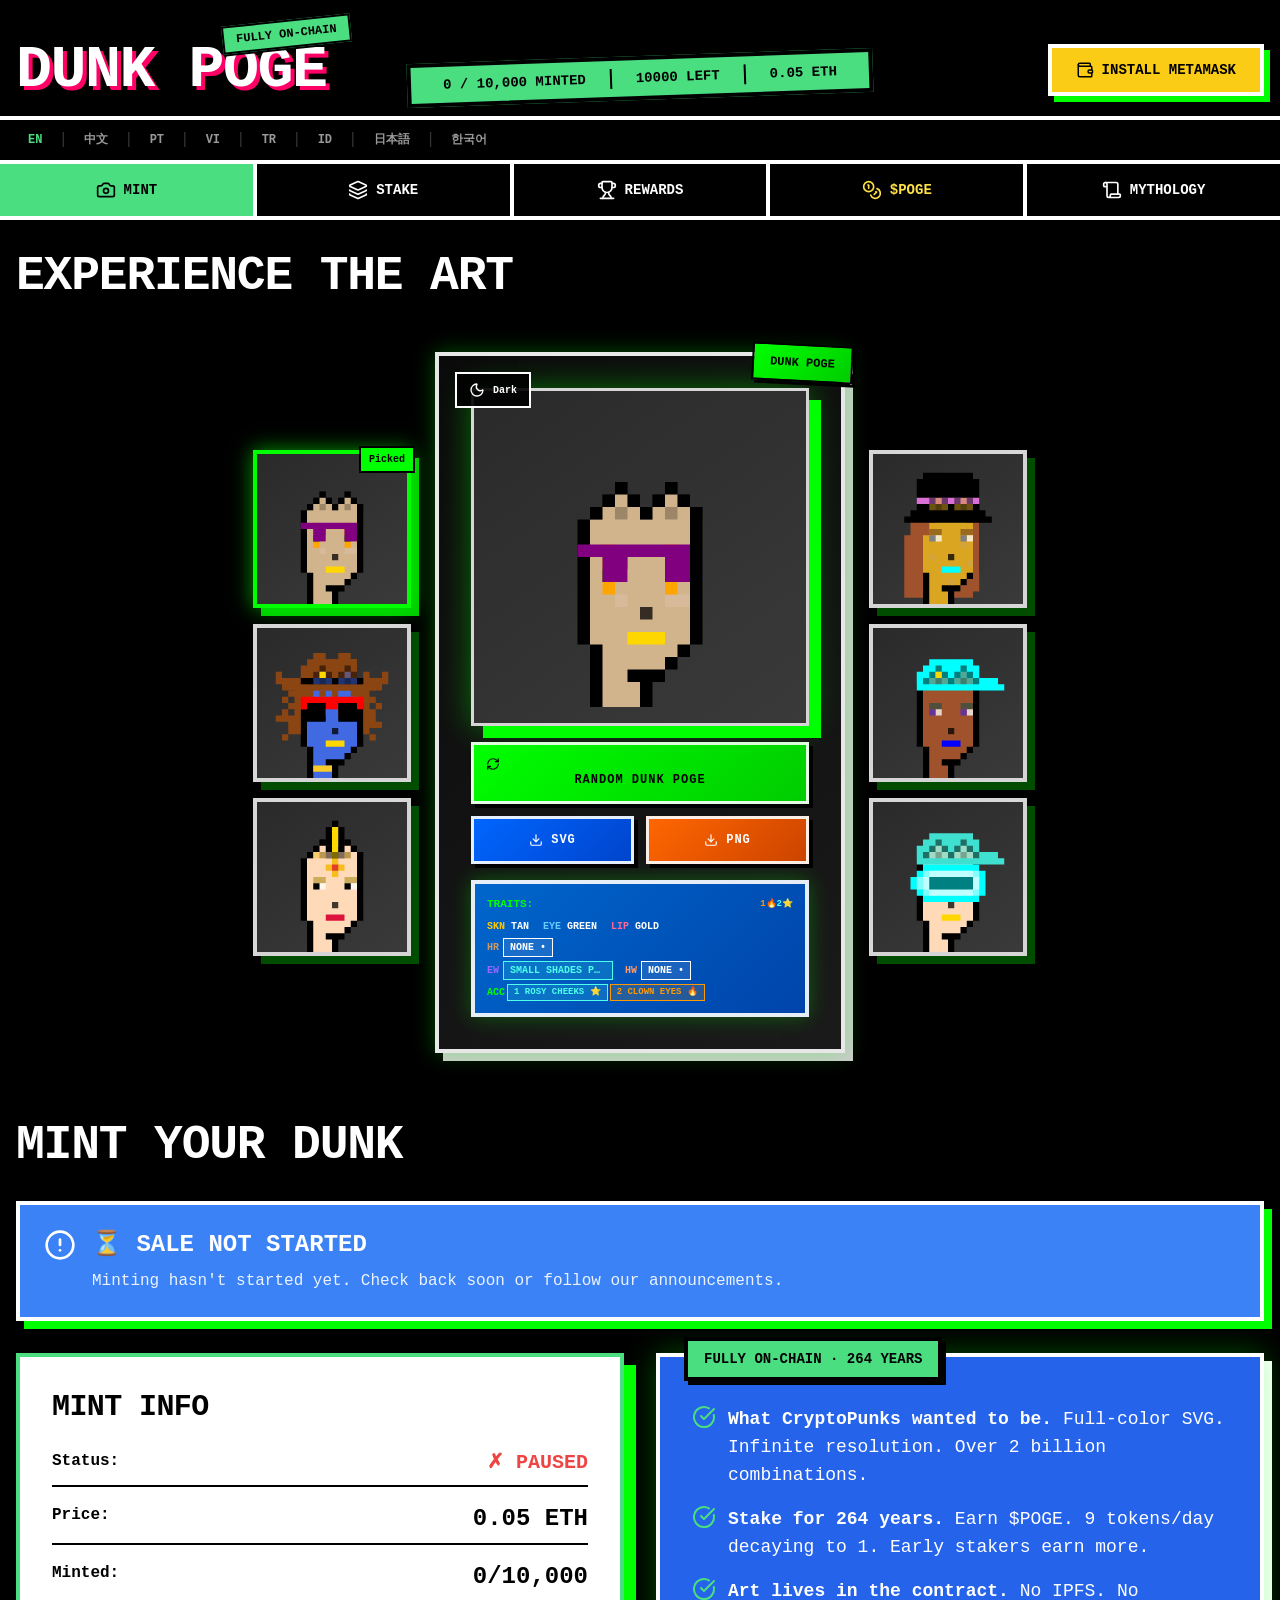
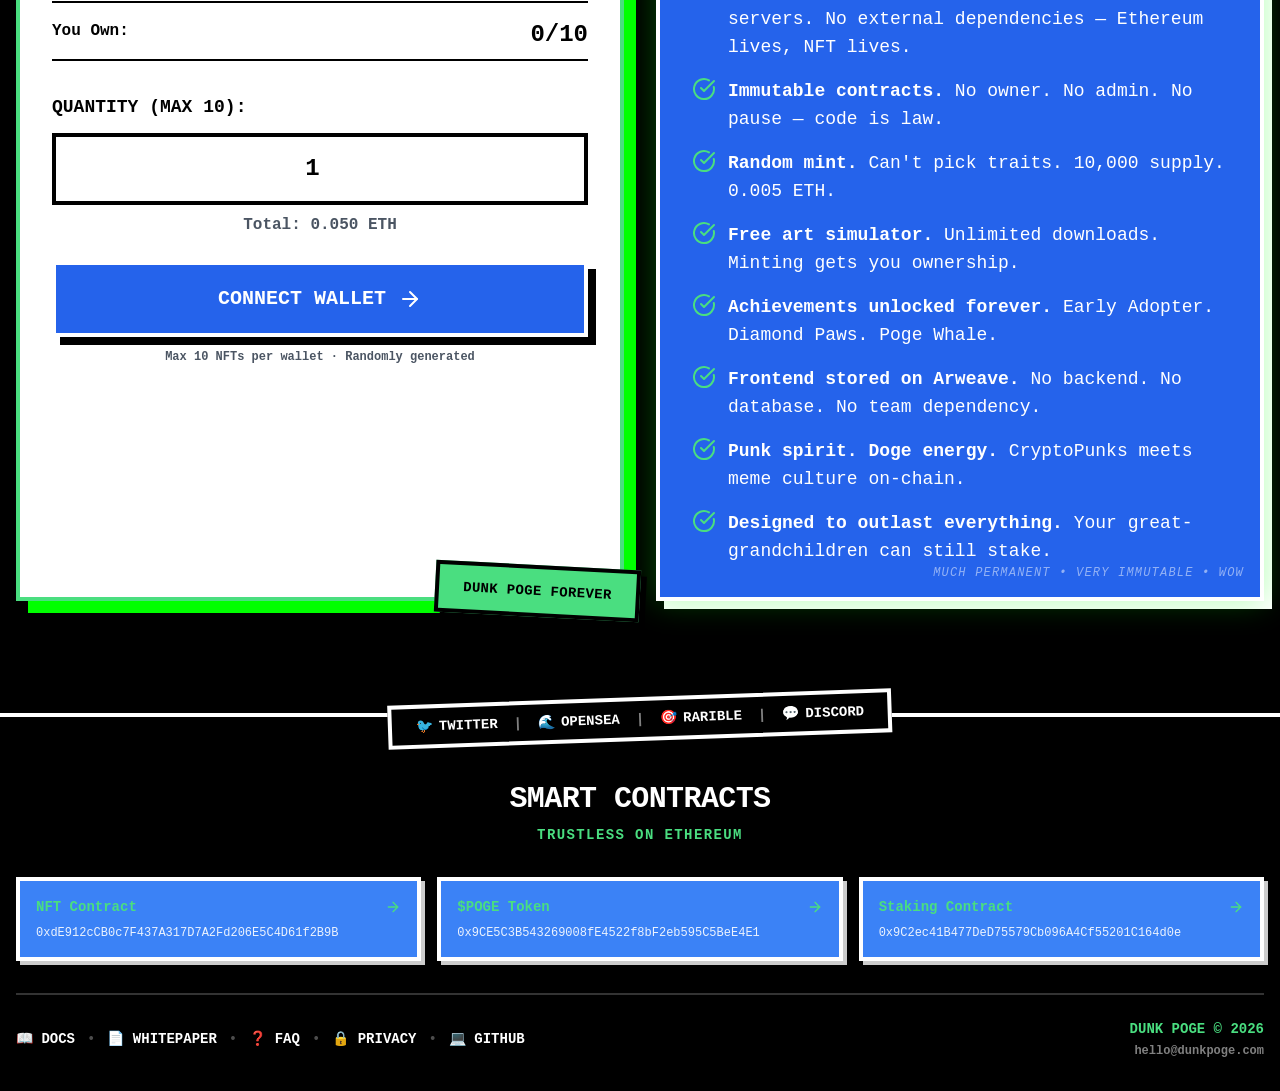
==== commit bb0b3115: "Add files via upload" ====
--- a/index.html
+++ b/index.html
@@ -1 +1 @@
-<!doctype html><html lang="en"><head><meta charset="utf-8"/><title>Dunk Poge • On-Chain NFTs and $Poge</title><meta name="viewport" content="width=device-width,initial-scale=1"/><meta name="description" content="Dunk Poge is a collection of 10,000 fully on-chain NFTs on Ethereum. Artwork, metadata, and staking logic are stored on-chain. Holders stake NFTs to earn POGE tokens via a decaying emission rate. No external dependencies, no admin key."/><meta name="keywords" content="Dunk Poge, POGE token, on-chain NFT, Ethereum NFT, NFT staking, ERC20, ERC721, on-chain generative art"/><meta name="author" content="Dunk Poge"/><meta name="robots" content="index, follow"/><link rel="canonical" href="https://dunkpoge.com"/><meta property="og:type" content="website"/><meta property="og:site_name" content="Dunk Poge"/><meta property="og:url" content="https://dunkpoge.com"/><meta property="og:title" content="Dunk Poge • On-Chain NFTs and $Poge"/><meta property="og:description" content="10,000 fully on-chain NFTs on Ethereum. Stake your Dunk to earn $POGE tokens. No external dependencies. No admin key. Forever on-chain."/><meta property="og:image" content="https://dunkpoge.com/logo512.png"/><meta property="og:image:width" content="512"/><meta property="og:image:height" content="512"/><meta property="og:image:alt" content="Dunk Poge logo"/><meta name="twitter:card" content="summary_large_image"/><meta name="twitter:site" content="@dunkpoge"/><meta name="twitter:creator" content="@dunkpoge"/><meta name="twitter:url" content="https://dunkpoge.com"/><meta name="twitter:title" content="Dunk Poge • On-Chain NFTs and $Poge"/><meta name="twitter:description" content="10,000 fully on-chain NFTs on Ethereum. Stake your Dunk to earn $POGE tokens. No external dependencies. No admin key. Forever on-chain."/><meta name="twitter:image" content="https://dunkpoge.com/logo512.png"/><meta name="twitter:image:alt" content="Dunk Poge logo"/><link rel="icon" href="/favicon.ico"/><link rel="apple-touch-icon" href="/logo192.png"/><link rel="manifest" href="/manifest.json"/><script defer="defer" src="/static/js/main.ea909eaf.js"></script><link href="/static/css/main.6fc0d9ca.css" rel="stylesheet"></head><body><noscript><style>*{box-sizing:border-box;margin:0;padding:0}body{font-family:monospace;background:#000;color:#fff;padding:2rem}h1{font-size:1.8rem;margin-bottom:.25rem}h2{font-size:1.05rem;margin-top:1.8rem;border-bottom:1px solid #333;padding-bottom:.3rem;color:#f0c000}li,p{line-height:1.7;color:#ccc;font-size:.9rem}a{color:#f0c000;text-decoration:none}a:hover{text-decoration:underline}ul{padding-left:1.4rem;margin-top:.4rem}.tag{display:inline-block;background:#111;border:1px solid #333;padding:.1rem .5rem;margin:.15rem;font-size:.8rem;color:#aaa}.lang-block{border:1px solid #222;padding:1.2rem 1.4rem;margin-top:1.5rem;border-radius:4px}.lang-label{font-size:.7rem;color:#555;text-transform:uppercase;letter-spacing:.1em;margin-bottom:.5rem}.lang-title{font-size:1.1rem;font-weight:700;color:#fff;margin-bottom:.3rem}.divider{border:none;border-top:1px solid #1a1a1a;margin:2rem 0}.contract{font-size:.78rem;color:#888;word-break:break-all}.links{display:flex;flex-wrap:wrap;gap:.5rem;margin-top:.6rem}.links a{background:#111;border:1px solid #333;padding:.2rem .6rem;font-size:.82rem}</style><h1>Dunk Poge</h1><p style="color:#f0c000;margin:.25rem 0 .5rem">FULLY ON-CHAIN · Ethereum · ERC-721 + ERC-20</p><p class="contract">Contract: 0xdE912cCB0c7F437A317D7A2Fd206E5C4D61f2B9B</p><h2>About</h2><p>Dunk Poge is a collection of 10,000 fully on-chain NFTs on Ethereum. Artwork, metadata, and staking logic are stored entirely on-chain — no IPFS, no external APIs, no admin key. Holders stake their NFTs to earn $POGE tokens via a decaying emission rate built into the contract.</p><h2>Token &amp; Key Facts</h2><ul><li><strong>NFT Supply:</strong> 10,000 · Mint price: 0.005 ETH · Max 10 per wallet</li><li><strong>$POGE Token:</strong> ERC-20 · Fixed supply: 1,000,000,000 POGE · 500M allocated to staking</li><li><strong>Staking Rewards:</strong> ~9 POGE/day decaying to ~1 POGE/day over 730 days</li><li><strong>Loyalty Multiplier:</strong> 1x → 2x over 180 days staked</li><li><strong>No lock-up:</strong> Unstake anytime, no penalty</li><li><strong>Immutable:</strong> No owner, no admin, no pause — code is law</li><li><strong>Art:</strong> SVG on-chain · 2 billion+ combinations · Infinite resolution</li><li><strong>Staking duration:</strong> 264 years of emissions</li></ul><h2>Sector</h2><span class="tag">NFT</span> <span class="tag">On-Chain</span> <span class="tag">Staking</span> <span class="tag">ERC-721</span> <span class="tag">ERC-20</span> <span class="tag">Generative Art</span> <span class="tag">Ethereum</span><h2>Official Links</h2><div class="links"><a href="https://dunkpoge.com">Website</a> <a href="https://opensea.io/collection/dunk-poge">OpenSea</a> <a href="https://github.com/dunkpoge">GitHub</a> <a href="https://x.com/dunkpoge">X / Twitter</a> <a href="https://discord.gg/7PsZwC3TZX">Discord</a> <a href="mailto:hello@dunkpoge.com">hello@dunkpoge.com</a></div><hr class="divider"/><p style="color:#555;font-size:.78rem;margin-bottom:1rem">This site supports 8 languages. Enable JavaScript for the full experience.</p><div class="lang-block" lang="id"><div class="lang-label">Bahasa Indonesia</div><div class="lang-title">Dunk Poge • NFT On-Chain &amp; $Poge</div><p>Dunk Poge adalah koleksi 10.000 NFT yang sepenuhnya tersimpan di blockchain Ethereum. Karya seni, metadata, dan logika staking disimpan sepenuhnya di dalam kontrak — tanpa IPFS, tanpa server, tanpa kunci admin. Pemegang NFT dapat melakukan staking untuk mendapatkan token $POGE melalui tingkat emisi yang terus menurun.</p><ul style="margin-top:.5rem"><li>Pasokan NFT: 10.000 · Harga mint: 0,005 ETH · Maks. 10 per dompet</li><li>Token $POGE: ERC-20 · Pasokan tetap: 1 miliar POGE</li><li>Hadiah staking: ~9 POGE/hari menurun ke ~1 POGE/hari selama 730 hari</li><li>Pengganda loyalitas: 1x → 2x setelah 180 hari staking</li><li>Tidak ada penguncian — unstake kapan saja tanpa penalti</li><li>Kontrak tidak dapat diubah — tidak ada pemilik, tidak ada admin</li></ul></div><div class="lang-block" lang="ja"><div class="lang-label">日本語</div><div class="lang-title">Dunk Poge • オンチェーンNFT &amp; $Poge</div><p>Dunk Pogeは、Ethereum上に完全オンチェーンで存在する10,000点のNFTコレクションです。 アートワーク、メタデータ、ステーキングロジックはすべてコントラクト内に保存されており、 IPFS・外部サーバー・管理者キーは一切不要です。 NFTをステークすることで、逓減する排出レートで$POGEトークンを獲得できます。</p><ul style="margin-top:.5rem"><li>NFT供給数: 10,000点 · ミント価格: 0.005 ETH · 上限: 1ウォレットあたり10点</li><li>$POGEトークン: ERC-20 · 固定供給: 10億POGE · 5億がステーキングに割り当て</li><li>ステーキング報酬: 約9 POGE/日 → 730日かけて約1 POGE/日へ逓減</li><li>ロイヤルティ乗数: 180日で1x → 2x</li><li>ロックアップなし — いつでもアンステーク可能、ペナルティなし</li><li>不変コントラクト — オーナーなし・管理者なし・一時停止なし</li><li>SVGアート: オンチェーン · 20億通り以上の組み合わせ · 無限解像度</li></ul></div><div class="lang-block" lang="ko"><div class="lang-label">한국어</div><div class="lang-title">Dunk Poge • 온체인 NFT &amp; $Poge</div><p>Dunk Poge는 이더리움 블록체인에 완전히 온체인으로 저장된 10,000개의 NFT 컬렉션입니다. 아트워크, 메타데이터, 스테이킹 로직이 모두 컨트랙트 내에 저장되어 있으며 IPFS, 외부 서버, 관리자 키가 전혀 없습니다. NFT를 스테이킹하여 감소하는 방출률로 $POGE 토큰을 획득할 수 있습니다.</p><ul style="margin-top:.5rem"><li>NFT 공급량: 10,000개 · 민팅 가격: 0.005 ETH · 지갑당 최대 10개</li><li>$POGE 토큰: ERC-20 · 고정 공급: 10억 POGE · 5억은 스테이킹에 할당</li><li>스테이킹 보상: 약 9 POGE/일에서 730일에 걸쳐 약 1 POGE/일로 감소</li><li>충성도 배수: 180일 스테이킹 시 1x → 2x</li><li>잠금 없음 — 언제든지 언스테이킹 가능, 페널티 없음</li><li>불변 컨트랙트 — 소유자 없음, 관리자 없음, 일시정지 없음</li></ul></div><div class="lang-block" lang="pt"><div class="lang-label">Português</div><div class="lang-title">Dunk Poge • NFTs On-Chain &amp; $Poge</div><p>Dunk Poge é uma coleção de 10.000 NFTs completamente on-chain na Ethereum. Artwork, metadados e lógica de staking estão armazenados inteiramente no contrato — sem IPFS, sem servidores, sem chave de administrador. Os detentores fazem staking dos NFTs para ganhar tokens $POGE com uma taxa de emissão decrescente.</p><ul style="margin-top:.5rem"><li>Oferta de NFTs: 10.000 · Preço de mint: 0,005 ETH · Máximo 10 por carteira</li><li>Token $POGE: ERC-20 · Oferta fixa: 1 bilhão de POGE · 500M alocados para staking</li><li>Recompensas de staking: ~9 POGE/dia decaindo para ~1 POGE/dia em 730 dias</li><li>Multiplicador de fidelidade: 1x → 2x ao longo de 180 dias</li><li>Sem bloqueio — faça unstake a qualquer momento sem penalidade</li><li>Contrato imutável — sem proprietário, sem admin, sem pausa</li></ul></div><div class="lang-block" lang="tr"><div class="lang-label">Türkçe</div><div class="lang-title">Dunk Poge • Zincir Üstü NFT'ler &amp; $Poge</div><p>Dunk Poge, Ethereum üzerinde tamamen zincir üstünde saklanan 10.000 NFT koleksiyonudur. Sanat eserleri, meta veriler ve staking mantığı tamamen kontrat içinde saklanmaktadır — IPFS yok, sunucu yok, yönetici anahtarı yok. NFT sahipleri, azalan emisyon hızıyla $POGE token kazanmak için NFT'lerini stake edebilir.</p><ul style="margin-top:.5rem"><li>NFT arzı: 10.000 · Mint fiyatı: 0,005 ETH · Cüzdan başına maks. 10</li><li>$POGE Token: ERC-20 · Sabit arz: 1 milyar POGE · 500M staking'e ayrılmış</li><li>Staking ödülleri: ~9 POGE/gün, 730 günde ~1 POGE/gün'e düşüyor</li><li>Sadakat çarpanı: 180 günde 1x → 2x</li><li>Kilitleme yok — istediğiniz zaman stake'ten çıkın, ceza yok</li><li>Değiştirilemez kontrat — sahip yok, yönetici yok, durdurma yok</li></ul></div><div class="lang-block" lang="vi"><div class="lang-label">Tiếng Việt</div><div class="lang-title">Dunk Poge • NFT On-Chain &amp; $Poge</div><p>Dunk Poge là bộ sưu tập 10.000 NFT hoàn toàn on-chain trên Ethereum. Tác phẩm nghệ thuật, metadata và logic staking được lưu trữ hoàn toàn trong hợp đồng — không IPFS, không máy chủ, không khóa quản trị. Người nắm giữ NFT có thể stake để kiếm token $POGE theo tỷ lệ phát hành giảm dần.</p><ul style="margin-top:.5rem"><li>Tổng cung NFT: 10.000 · Giá mint: 0,005 ETH · Tối đa 10 NFT mỗi ví</li><li>Token $POGE: ERC-20 · Tổng cung cố định: 1 tỷ POGE · 500 triệu cho staking</li><li>Phần thưởng staking: ~9 POGE/ngày giảm dần xuống ~1 POGE/ngày trong 730 ngày</li><li>Hệ số trung thành: 1x → 2x sau 180 ngày stake</li><li>Không khóa — rút staking bất cứ lúc nào, không phạt</li><li>Hợp đồng bất biến — không chủ sở hữu, không admin, không dừng</li></ul></div><div class="lang-block" lang="zh"><div class="lang-label">中文（简体）</div><div class="lang-title">Dunk Poge • 链上 NFT &amp; $Poge</div><p>Dunk Poge 是以太坊上完全链上存储的 10,000 个 NFT 合集。 艺术作品、元数据和质押逻辑完全存储在合约中 —— 无需 IPFS、无服务器、无管理员密钥。持有者可通过质押 NFT 以递减的排放率赚取 $POGE 代币。</p><ul style="margin-top:.5rem"><li>NFT 供应量: 10,000 · 铸造价格: 0.005 ETH · 每个钱包最多 10 个</li><li>$POGE 代币: ERC-20 · 固定供应: 10 亿 POGE · 5 亿分配给质押</li><li>质押奖励: 约 9 POGE/天，在 730 天内递减至约 1 POGE/天</li><li>忠诚度倍数: 质押 180 天从 1x 增至 2x</li><li>无锁定期 — 随时可取消质押，无罚款</li><li>不可变合约 — 无所有者、无管理员、无暂停功能</li></ul></div></noscript><div id="root"></div></body></html>+<!doctype html><html lang="en"><head><meta charset="utf-8"/><title>Dunk Poge • On-Chain NFTs and $Poge</title><meta name="viewport" content="width=device-width,initial-scale=1"/><meta name="description" content="Dunk Poge is a collection of 10,000 fully on-chain NFTs on Ethereum. Artwork, metadata, and staking logic are stored on-chain. Holders stake NFTs to earn POGE tokens via a decaying emission rate. No external dependencies, no admin key."/><meta name="keywords" content="Dunk Poge, POGE token, on-chain NFT, Ethereum NFT, NFT staking, ERC20, ERC721, on-chain generative art"/><meta name="author" content="Dunk Poge"/><meta name="robots" content="index, follow"/><link rel="canonical" href="https://dunkpoge.com"/><meta property="og:type" content="website"/><meta property="og:site_name" content="Dunk Poge"/><meta property="og:url" content="https://dunkpoge.com"/><meta property="og:title" content="Dunk Poge • On-Chain NFTs and $Poge"/><meta property="og:description" content="10,000 fully on-chain NFTs on Ethereum. Stake your Dunk to earn $POGE tokens. No external dependencies. No admin key. Forever on-chain."/><meta property="og:image" content="https://dunkpoge.com/logo512.png"/><meta property="og:image:width" content="512"/><meta property="og:image:height" content="512"/><meta property="og:image:alt" content="Dunk Poge logo"/><meta name="twitter:card" content="summary_large_image"/><meta name="twitter:site" content="@dunkpoge"/><meta name="twitter:creator" content="@dunkpoge"/><meta name="twitter:url" content="https://dunkpoge.com"/><meta name="twitter:title" content="Dunk Poge • On-Chain NFTs and $Poge"/><meta name="twitter:description" content="10,000 fully on-chain NFTs on Ethereum. Stake your Dunk to earn $POGE tokens. No external dependencies. No admin key. Forever on-chain."/><meta name="twitter:image" content="https://dunkpoge.com/logo512.png"/><meta name="twitter:image:alt" content="Dunk Poge logo"/><link rel="icon" href="/favicon.ico"/><link rel="apple-touch-icon" href="/logo192.png"/><link rel="manifest" href="/manifest.json"/><script defer="defer" src="/static/js/main.370d02ce.js"></script><link href="/static/css/main.12271cb6.css" rel="stylesheet"></head><body><noscript><style>*{box-sizing:border-box;margin:0;padding:0}body{font-family:monospace;background:#000;color:#fff;padding:2rem}h1{font-size:1.8rem;margin-bottom:.25rem}h2{font-size:1.05rem;margin-top:1.8rem;border-bottom:1px solid #333;padding-bottom:.3rem;color:#f0c000}li,p{line-height:1.7;color:#ccc;font-size:.9rem}a{color:#f0c000;text-decoration:none}a:hover{text-decoration:underline}ul{padding-left:1.4rem;margin-top:.4rem}.tag{display:inline-block;background:#111;border:1px solid #333;padding:.1rem .5rem;margin:.15rem;font-size:.8rem;color:#aaa}.lang-block{border:1px solid #222;padding:1.2rem 1.4rem;margin-top:1.5rem;border-radius:4px}.lang-label{font-size:.7rem;color:#555;text-transform:uppercase;letter-spacing:.1em;margin-bottom:.5rem}.lang-title{font-size:1.1rem;font-weight:700;color:#fff;margin-bottom:.3rem}.divider{border:none;border-top:1px solid #1a1a1a;margin:2rem 0}.contract{font-size:.78rem;color:#888;word-break:break-all}.links{display:flex;flex-wrap:wrap;gap:.5rem;margin-top:.6rem}.links a{background:#111;border:1px solid #333;padding:.2rem .6rem;font-size:.82rem}</style><h1>Dunk Poge</h1><p style="color:#f0c000;margin:.25rem 0 .5rem">FULLY ON-CHAIN · Ethereum · ERC-721 + ERC-20</p><p class="contract">Contract: 0xdE912cCB0c7F437A317D7A2Fd206E5C4D61f2B9B</p><h2>About</h2><p>Dunk Poge is a collection of 10,000 fully on-chain NFTs on Ethereum. Artwork, metadata, and staking logic are stored entirely on-chain — no IPFS, no external APIs, no admin key. Holders stake their NFTs to earn $POGE tokens via a decaying emission rate built into the contract.</p><h2>Token &amp; Key Facts</h2><ul><li><strong>NFT Supply:</strong> 10,000 · Mint price: 0.005 ETH · Max 10 per wallet</li><li><strong>$POGE Token:</strong> ERC-20 · Fixed supply: 1,000,000,000 POGE · 500M allocated to staking</li><li><strong>Staking Rewards:</strong> ~9 POGE/day decaying to ~1 POGE/day over 730 days</li><li><strong>Loyalty Multiplier:</strong> 1x → 2x over 180 days staked</li><li><strong>No lock-up:</strong> Unstake anytime, no penalty</li><li><strong>Immutable:</strong> No owner, no admin, no pause — code is law</li><li><strong>Art:</strong> SVG on-chain · 2 billion+ combinations · Infinite resolution</li><li><strong>Staking duration:</strong> 264 years of emissions</li></ul><h2>Sector</h2><span class="tag">NFT</span> <span class="tag">On-Chain</span> <span class="tag">Staking</span> <span class="tag">ERC-721</span> <span class="tag">ERC-20</span> <span class="tag">Generative Art</span> <span class="tag">Ethereum</span><h2>Official Links</h2><div class="links"><a href="https://dunkpoge.com">Website</a> <a href="https://opensea.io/collection/dunk-poge">OpenSea</a> <a href="https://github.com/dunkpoge">GitHub</a> <a href="https://x.com/dunkpoge">X / Twitter</a> <a href="https://discord.gg/7PsZwC3TZX">Discord</a> <a href="mailto:hello@dunkpoge.com">hello@dunkpoge.com</a></div><hr class="divider"/><p style="color:#555;font-size:.78rem;margin-bottom:1rem">This site supports 8 languages. Enable JavaScript for the full experience.</p><div class="lang-block" lang="id"><div class="lang-label">Bahasa Indonesia</div><div class="lang-title">Dunk Poge • NFT On-Chain &amp; $Poge</div><p>Dunk Poge adalah koleksi 10.000 NFT yang sepenuhnya tersimpan di blockchain Ethereum. Karya seni, metadata, dan logika staking disimpan sepenuhnya di dalam kontrak — tanpa IPFS, tanpa server, tanpa kunci admin. Pemegang NFT dapat melakukan staking untuk mendapatkan token $POGE melalui tingkat emisi yang terus menurun.</p><ul style="margin-top:.5rem"><li>Pasokan NFT: 10.000 · Harga mint: 0,005 ETH · Maks. 10 per dompet</li><li>Token $POGE: ERC-20 · Pasokan tetap: 1 miliar POGE</li><li>Hadiah staking: ~9 POGE/hari menurun ke ~1 POGE/hari selama 730 hari</li><li>Pengganda loyalitas: 1x → 2x setelah 180 hari staking</li><li>Tidak ada penguncian — unstake kapan saja tanpa penalti</li><li>Kontrak tidak dapat diubah — tidak ada pemilik, tidak ada admin</li></ul></div><div class="lang-block" lang="ja"><div class="lang-label">日本語</div><div class="lang-title">Dunk Poge • オンチェーンNFT &amp; $Poge</div><p>Dunk Pogeは、Ethereum上に完全オンチェーンで存在する10,000点のNFTコレクションです。 アートワーク、メタデータ、ステーキングロジックはすべてコントラクト内に保存されており、 IPFS・外部サーバー・管理者キーは一切不要です。 NFTをステークすることで、逓減する排出レートで$POGEトークンを獲得できます。</p><ul style="margin-top:.5rem"><li>NFT供給数: 10,000点 · ミント価格: 0.005 ETH · 上限: 1ウォレットあたり10点</li><li>$POGEトークン: ERC-20 · 固定供給: 10億POGE · 5億がステーキングに割り当て</li><li>ステーキング報酬: 約9 POGE/日 → 730日かけて約1 POGE/日へ逓減</li><li>ロイヤルティ乗数: 180日で1x → 2x</li><li>ロックアップなし — いつでもアンステーク可能、ペナルティなし</li><li>不変コントラクト — オーナーなし・管理者なし・一時停止なし</li><li>SVGアート: オンチェーン · 20億通り以上の組み合わせ · 無限解像度</li></ul></div><div class="lang-block" lang="ko"><div class="lang-label">한국어</div><div class="lang-title">Dunk Poge • 온체인 NFT &amp; $Poge</div><p>Dunk Poge는 이더리움 블록체인에 완전히 온체인으로 저장된 10,000개의 NFT 컬렉션입니다. 아트워크, 메타데이터, 스테이킹 로직이 모두 컨트랙트 내에 저장되어 있으며 IPFS, 외부 서버, 관리자 키가 전혀 없습니다. NFT를 스테이킹하여 감소하는 방출률로 $POGE 토큰을 획득할 수 있습니다.</p><ul style="margin-top:.5rem"><li>NFT 공급량: 10,000개 · 민팅 가격: 0.005 ETH · 지갑당 최대 10개</li><li>$POGE 토큰: ERC-20 · 고정 공급: 10억 POGE · 5억은 스테이킹에 할당</li><li>스테이킹 보상: 약 9 POGE/일에서 730일에 걸쳐 약 1 POGE/일로 감소</li><li>충성도 배수: 180일 스테이킹 시 1x → 2x</li><li>잠금 없음 — 언제든지 언스테이킹 가능, 페널티 없음</li><li>불변 컨트랙트 — 소유자 없음, 관리자 없음, 일시정지 없음</li></ul></div><div class="lang-block" lang="pt"><div class="lang-label">Português</div><div class="lang-title">Dunk Poge • NFTs On-Chain &amp; $Poge</div><p>Dunk Poge é uma coleção de 10.000 NFTs completamente on-chain na Ethereum. Artwork, metadados e lógica de staking estão armazenados inteiramente no contrato — sem IPFS, sem servidores, sem chave de administrador. Os detentores fazem staking dos NFTs para ganhar tokens $POGE com uma taxa de emissão decrescente.</p><ul style="margin-top:.5rem"><li>Oferta de NFTs: 10.000 · Preço de mint: 0,005 ETH · Máximo 10 por carteira</li><li>Token $POGE: ERC-20 · Oferta fixa: 1 bilhão de POGE · 500M alocados para staking</li><li>Recompensas de staking: ~9 POGE/dia decaindo para ~1 POGE/dia em 730 dias</li><li>Multiplicador de fidelidade: 1x → 2x ao longo de 180 dias</li><li>Sem bloqueio — faça unstake a qualquer momento sem penalidade</li><li>Contrato imutável — sem proprietário, sem admin, sem pausa</li></ul></div><div class="lang-block" lang="tr"><div class="lang-label">Türkçe</div><div class="lang-title">Dunk Poge • Zincir Üstü NFT'ler &amp; $Poge</div><p>Dunk Poge, Ethereum üzerinde tamamen zincir üstünde saklanan 10.000 NFT koleksiyonudur. Sanat eserleri, meta veriler ve staking mantığı tamamen kontrat içinde saklanmaktadır — IPFS yok, sunucu yok, yönetici anahtarı yok. NFT sahipleri, azalan emisyon hızıyla $POGE token kazanmak için NFT'lerini stake edebilir.</p><ul style="margin-top:.5rem"><li>NFT arzı: 10.000 · Mint fiyatı: 0,005 ETH · Cüzdan başına maks. 10</li><li>$POGE Token: ERC-20 · Sabit arz: 1 milyar POGE · 500M staking'e ayrılmış</li><li>Staking ödülleri: ~9 POGE/gün, 730 günde ~1 POGE/gün'e düşüyor</li><li>Sadakat çarpanı: 180 günde 1x → 2x</li><li>Kilitleme yok — istediğiniz zaman stake'ten çıkın, ceza yok</li><li>Değiştirilemez kontrat — sahip yok, yönetici yok, durdurma yok</li></ul></div><div class="lang-block" lang="vi"><div class="lang-label">Tiếng Việt</div><div class="lang-title">Dunk Poge • NFT On-Chain &amp; $Poge</div><p>Dunk Poge là bộ sưu tập 10.000 NFT hoàn toàn on-chain trên Ethereum. Tác phẩm nghệ thuật, metadata và logic staking được lưu trữ hoàn toàn trong hợp đồng — không IPFS, không máy chủ, không khóa quản trị. Người nắm giữ NFT có thể stake để kiếm token $POGE theo tỷ lệ phát hành giảm dần.</p><ul style="margin-top:.5rem"><li>Tổng cung NFT: 10.000 · Giá mint: 0,005 ETH · Tối đa 10 NFT mỗi ví</li><li>Token $POGE: ERC-20 · Tổng cung cố định: 1 tỷ POGE · 500 triệu cho staking</li><li>Phần thưởng staking: ~9 POGE/ngày giảm dần xuống ~1 POGE/ngày trong 730 ngày</li><li>Hệ số trung thành: 1x → 2x sau 180 ngày stake</li><li>Không khóa — rút staking bất cứ lúc nào, không phạt</li><li>Hợp đồng bất biến — không chủ sở hữu, không admin, không dừng</li></ul></div><div class="lang-block" lang="zh"><div class="lang-label">中文（简体）</div><div class="lang-title">Dunk Poge • 链上 NFT &amp; $Poge</div><p>Dunk Poge 是以太坊上完全链上存储的 10,000 个 NFT 合集。 艺术作品、元数据和质押逻辑完全存储在合约中 —— 无需 IPFS、无服务器、无管理员密钥。持有者可通过质押 NFT 以递减的排放率赚取 $POGE 代币。</p><ul style="margin-top:.5rem"><li>NFT 供应量: 10,000 · 铸造价格: 0.005 ETH · 每个钱包最多 10 个</li><li>$POGE 代币: ERC-20 · 固定供应: 10 亿 POGE · 5 亿分配给质押</li><li>质押奖励: 约 9 POGE/天，在 730 天内递减至约 1 POGE/天</li><li>忠诚度倍数: 质押 180 天从 1x 增至 2x</li><li>无锁定期 — 随时可取消质押，无罚款</li><li>不可变合约 — 无所有者、无管理员、无暂停功能</li></ul></div></noscript><div id="root"></div></body></html>
--- a/static/css/main.12271cb6.css
+++ b/static/css/main.12271cb6.css
@@ -0,0 +1,4 @@
+@import url(https://fonts.googleapis.com/css2?family=Space+Mono:wght@400;700&display=swap);*,:after,:before{--tw-border-spacing-x:0;--tw-border-spacing-y:0;--tw-translate-x:0;--tw-translate-y:0;--tw-rotate:0;--tw-skew-x:0;--tw-skew-y:0;--tw-scale-x:1;--tw-scale-y:1;--tw-pan-x: ;--tw-pan-y: ;--tw-pinch-zoom: ;--tw-scroll-snap-strictness:proximity;--tw-gradient-from-position: ;--tw-gradient-via-position: ;--tw-gradient-to-position: ;--tw-ordinal: ;--tw-slashed-zero: ;--tw-numeric-figure: ;--tw-numeric-spacing: ;--tw-numeric-fraction: ;--tw-ring-inset: ;--tw-ring-offset-width:0px;--tw-ring-offset-color:#fff;--tw-ring-color:#3b82f680;--tw-ring-offset-shadow:0 0 #0000;--tw-ring-shadow:0 0 #0000;--tw-shadow:0 0 #0000;--tw-shadow-colored:0 0 #0000;--tw-blur: ;--tw-brightness: ;--tw-contrast: ;--tw-grayscale: ;--tw-hue-rotate: ;--tw-invert: ;--tw-saturate: ;--tw-sepia: ;--tw-drop-shadow: ;--tw-backdrop-blur: ;--tw-backdrop-brightness: ;--tw-backdrop-contrast: ;--tw-backdrop-grayscale: ;--tw-backdrop-hue-rotate: ;--tw-backdrop-invert: ;--tw-backdrop-opacity: ;--tw-backdrop-saturate: ;--tw-backdrop-sepia: ;--tw-contain-size: ;--tw-contain-layout: ;--tw-contain-paint: ;--tw-contain-style: }::backdrop{--tw-border-spacing-x:0;--tw-border-spacing-y:0;--tw-translate-x:0;--tw-translate-y:0;--tw-rotate:0;--tw-skew-x:0;--tw-skew-y:0;--tw-scale-x:1;--tw-scale-y:1;--tw-pan-x: ;--tw-pan-y: ;--tw-pinch-zoom: ;--tw-scroll-snap-strictness:proximity;--tw-gradient-from-position: ;--tw-gradient-via-position: ;--tw-gradient-to-position: ;--tw-ordinal: ;--tw-slashed-zero: ;--tw-numeric-figure: ;--tw-numeric-spacing: ;--tw-numeric-fraction: ;--tw-ring-inset: ;--tw-ring-offset-width:0px;--tw-ring-offset-color:#fff;--tw-ring-color:#3b82f680;--tw-ring-offset-shadow:0 0 #0000;--tw-ring-shadow:0 0 #0000;--tw-shadow:0 0 #0000;--tw-shadow-colored:0 0 #0000;--tw-blur: ;--tw-brightness: ;--tw-contrast: ;--tw-grayscale: ;--tw-hue-rotate: ;--tw-invert: ;--tw-saturate: ;--tw-sepia: ;--tw-drop-shadow: ;--tw-backdrop-blur: ;--tw-backdrop-brightness: ;--tw-backdrop-contrast: ;--tw-backdrop-grayscale: ;--tw-backdrop-hue-rotate: ;--tw-backdrop-invert: ;--tw-backdrop-opacity: ;--tw-backdrop-saturate: ;--tw-backdrop-sepia: ;--tw-contain-size: ;--tw-contain-layout: ;--tw-contain-paint: ;--tw-contain-style: }/*
+! tailwindcss v3.4.19 | MIT License | https://tailwindcss.com
+*/*,:after,:before{border:0 solid #e5e7eb;box-sizing:border-box}:after,:before{--tw-content:""}:host,html{-webkit-text-size-adjust:100%;font-feature-settings:normal;-webkit-tap-highlight-color:transparent;font-family:ui-sans-serif,system-ui,sans-serif,Apple Color Emoji,Segoe UI Emoji,Segoe UI Symbol,Noto Color Emoji;font-variation-settings:normal;line-height:1.5;tab-size:4}body{line-height:inherit}hr{border-top-width:1px;color:inherit;height:0}abbr:where([title]){-webkit-text-decoration:underline dotted;text-decoration:underline dotted}h1,h2,h3,h4,h5,h6{font-size:inherit;font-weight:inherit}a{color:inherit;text-decoration:inherit}b,strong{font-weight:bolder}code,kbd,pre,samp{font-feature-settings:normal;font-family:ui-monospace,SFMono-Regular,Menlo,Monaco,Consolas,Liberation Mono,Courier New,monospace;font-size:1em;font-variation-settings:normal}small{font-size:80%}sub,sup{font-size:75%;line-height:0;position:relative;vertical-align:initial}sub{bottom:-.25em}sup{top:-.5em}table{border-collapse:collapse;border-color:inherit;text-indent:0}button,input,optgroup,select,textarea{font-feature-settings:inherit;color:inherit;font-family:inherit;font-size:100%;font-variation-settings:inherit;font-weight:inherit;letter-spacing:inherit;line-height:inherit;margin:0;padding:0}button,select{text-transform:none}button,input:where([type=button]),input:where([type=reset]),input:where([type=submit]){-webkit-appearance:button;background-color:initial;background-image:none}:-moz-focusring{outline:auto}:-moz-ui-invalid{box-shadow:none}progress{vertical-align:initial}::-webkit-inner-spin-button,::-webkit-outer-spin-button{height:auto}[type=search]{-webkit-appearance:textfield;outline-offset:-2px}::-webkit-search-decoration{-webkit-appearance:none}::-webkit-file-upload-button{-webkit-appearance:button;font:inherit}summary{display:list-item}blockquote,dd,dl,figure,h1,h2,h3,h4,h5,h6,hr,p,pre{margin:0}fieldset{margin:0}fieldset,legend{padding:0}menu,ol,ul{list-style:none;margin:0;padding:0}dialog{padding:0}textarea{resize:vertical}input::placeholder,textarea::placeholder{color:#9ca3af;opacity:1}[role=button],button{cursor:pointer}:disabled{cursor:default}audio,canvas,embed,iframe,img,object,svg,video{display:block;vertical-align:middle}img,video{height:auto;max-width:100%}[hidden]:where(:not([hidden=until-found])){display:none}.pointer-events-none{pointer-events:none}.static{position:static}.fixed{position:fixed}.absolute{position:absolute}.relative{position:relative}.sticky{position:-webkit-sticky;position:sticky}.inset-0{inset:0}.-bottom-5{bottom:-1.25rem}.-right-4{right:-1rem}.-right-5{right:-1.25rem}.-right-6{right:-1.5rem}.-top-4{top:-1rem}.-top-5{top:-1.25rem}.bottom-0{bottom:0}.bottom-2{bottom:.5rem}.bottom-4{bottom:1rem}.left-1\/2{left:50%}.left-6{left:1.5rem}.right-0{right:0}.right-2{right:.5rem}.right-4{right:1rem}.top-0{top:0}.top-4{top:1rem}.top-full{top:100%}.z-10{z-index:10}.z-20{z-index:20}.z-30{z-index:30}.z-40{z-index:40}.z-50{z-index:50}.m-0{margin:0}.mx-auto{margin-left:auto;margin-right:auto}.my-8{margin-bottom:2rem;margin-top:2rem}.mb-1{margin-bottom:.25rem}.mb-2{margin-bottom:.5rem}.mb-3{margin-bottom:.75rem}.mb-32{margin-bottom:8rem}.mb-4{margin-bottom:1rem}.mb-6{margin-bottom:1.5rem}.mb-8{margin-bottom:2rem}.ml-1{margin-left:.25rem}.ml-auto{margin-left:auto}.mt-0{margin-top:0}.mt-0\.5{margin-top:.125rem}.mt-1{margin-top:.25rem}.mt-2{margin-top:.5rem}.mt-20{margin-top:5rem}.mt-3{margin-top:.75rem}.mt-4{margin-top:1rem}.mt-6{margin-top:1.5rem}.mt-8{margin-top:2rem}.block{display:block}.inline-block{display:inline-block}.flex{display:flex}.inline-flex{display:inline-flex}.table{display:table}.grid{display:grid}.hidden{display:none}.h-1{height:.25rem}.h-10{height:2.5rem}.h-12{height:3rem}.h-16{height:4rem}.h-2{height:.5rem}.h-20{height:5rem}.h-28{height:7rem}.h-4{height:1rem}.h-6{height:1.5rem}.h-8{height:2rem}.h-9{height:2.25rem}.h-auto{height:auto}.h-full{height:100%}.max-h-\[400px\]{max-height:400px}.max-h-\[90vh\]{max-height:90vh}.max-h-full{max-height:100%}.min-h-\[200px\]{min-height:200px}.min-h-screen{min-height:100vh}.w-10{width:2.5rem}.w-24{width:6rem}.w-32{width:8rem}.w-40{width:10rem}.w-48{width:12rem}.w-9{width:2.25rem}.w-full{width:100%}.min-w-\[200px\]{min-width:200px}.max-w-2xl{max-width:42rem}.max-w-3xl{max-width:48rem}.max-w-4xl{max-width:56rem}.max-w-7xl{max-width:80rem}.max-w-full{max-width:100%}.max-w-md{max-width:28rem}.max-w-sm{max-width:24rem}.flex-1{flex:1 1}.flex-shrink-0,.shrink-0{flex-shrink:0}.-translate-x-1\/2{--tw-translate-x:-50%}.-rotate-2,.-translate-x-1\/2{transform:translate(var(--tw-translate-x),var(--tw-translate-y)) rotate(var(--tw-rotate)) skewX(var(--tw-skew-x)) skewY(var(--tw-skew-y)) scaleX(var(--tw-scale-x)) scaleY(var(--tw-scale-y))}.-rotate-2{--tw-rotate:-2deg}.-rotate-6{--tw-rotate:-6deg}.-rotate-6,.rotate-180{transform:translate(var(--tw-translate-x),var(--tw-translate-y)) rotate(var(--tw-rotate)) skewX(var(--tw-skew-x)) skewY(var(--tw-skew-y)) scaleX(var(--tw-scale-x)) scaleY(var(--tw-scale-y))}.rotate-180{--tw-rotate:180deg}.rotate-3{--tw-rotate:3deg}.rotate-3,.transform{transform:translate(var(--tw-translate-x),var(--tw-translate-y)) rotate(var(--tw-rotate)) skewX(var(--tw-skew-x)) skewY(var(--tw-skew-y)) scaleX(var(--tw-scale-x)) scaleY(var(--tw-scale-y))}@keyframes bounce{0%,to{animation-timing-function:cubic-bezier(.8,0,1,1);transform:translateY(-25%)}50%{animation-timing-function:cubic-bezier(0,0,.2,1);transform:none}}.animate-bounce{animation:bounce 1s infinite}@keyframes pulse{50%{opacity:.5}}.animate-pulse{animation:pulse 2s cubic-bezier(.4,0,.6,1) infinite}@keyframes spin{to{transform:rotate(1turn)}}.animate-spin{animation:spin 1s linear infinite}.cursor-default{cursor:default}.cursor-not-allowed{cursor:not-allowed}.cursor-pointer{cursor:pointer}.select-none{-webkit-user-select:none;user-select:none}.list-disc{list-style-type:disc}.grid-cols-1{grid-template-columns:repeat(1,minmax(0,1fr))}.grid-cols-2{grid-template-columns:repeat(2,minmax(0,1fr))}.grid-cols-3{grid-template-columns:repeat(3,minmax(0,1fr))}.flex-col{flex-direction:column}.flex-wrap{flex-wrap:wrap}.items-start{align-items:flex-start}.items-center{align-items:center}.justify-end{justify-content:flex-end}.justify-center{justify-content:center}.justify-between{justify-content:space-between}.gap-0{gap:0}.gap-1{gap:.25rem}.gap-1\.5{gap:.375rem}.gap-2{gap:.5rem}.gap-3{gap:.75rem}.gap-4{gap:1rem}.gap-6{gap:1.5rem}.gap-x-2{column-gap:.5rem}.space-y-1>:not([hidden])~:not([hidden]){--tw-space-y-reverse:0;margin-bottom:calc(.25rem*var(--tw-space-y-reverse));margin-top:calc(.25rem*(1 - var(--tw-space-y-reverse)))}.space-y-12>:not([hidden])~:not([hidden]){--tw-space-y-reverse:0;margin-bottom:calc(3rem*var(--tw-space-y-reverse));margin-top:calc(3rem*(1 - var(--tw-space-y-reverse)))}.space-y-2>:not([hidden])~:not([hidden]){--tw-space-y-reverse:0;margin-bottom:calc(.5rem*var(--tw-space-y-reverse));margin-top:calc(.5rem*(1 - var(--tw-space-y-reverse)))}.space-y-3>:not([hidden])~:not([hidden]){--tw-space-y-reverse:0;margin-bottom:calc(.75rem*var(--tw-space-y-reverse));margin-top:calc(.75rem*(1 - var(--tw-space-y-reverse)))}.space-y-4>:not([hidden])~:not([hidden]){--tw-space-y-reverse:0;margin-bottom:calc(1rem*var(--tw-space-y-reverse));margin-top:calc(1rem*(1 - var(--tw-space-y-reverse)))}.space-y-6>:not([hidden])~:not([hidden]){--tw-space-y-reverse:0;margin-bottom:calc(1.5rem*var(--tw-space-y-reverse));margin-top:calc(1.5rem*(1 - var(--tw-space-y-reverse)))}.space-y-8>:not([hidden])~:not([hidden]){--tw-space-y-reverse:0;margin-bottom:calc(2rem*var(--tw-space-y-reverse));margin-top:calc(2rem*(1 - var(--tw-space-y-reverse)))}.overflow-hidden{overflow:hidden}.overflow-y-auto{overflow-y:auto}.truncate{overflow:hidden;text-overflow:ellipsis}.truncate,.whitespace-nowrap{white-space:nowrap}.break-all{word-break:break-all}.rounded{border-radius:.25rem}.border{border-width:1px}.border-2{border-width:2px}.border-4{border-width:4px}.border-8{border-width:8px}.border-b{border-bottom-width:1px}.border-b-2{border-bottom-width:2px}.border-b-4{border-bottom-width:4px}.border-l-2{border-left-width:2px}.border-l-4{border-left-width:4px}.border-r{border-right-width:1px}.border-r-4{border-right-width:4px}.border-t{border-top-width:1px}.border-t-2{border-top-width:2px}.border-t-4{border-top-width:4px}.border-none{border-style:none}.border-black{--tw-border-opacity:1;border-color:#000;border-color:rgb(0 0 0/var(--tw-border-opacity,1))}.border-black\/50{border-color:#00000080}.border-blue-400{--tw-border-opacity:1;border-color:#60a5fa;border-color:rgb(96 165 250/var(--tw-border-opacity,1))}.border-blue-500{--tw-border-opacity:1;border-color:#3b82f6;border-color:rgb(59 130 246/var(--tw-border-opacity,1))}.border-blue-600{--tw-border-opacity:1;border-color:#2563eb;border-color:rgb(37 99 235/var(--tw-border-opacity,1))}.border-blue-800{--tw-border-opacity:1;border-color:#1e40af;border-color:rgb(30 64 175/var(--tw-border-opacity,1))}.border-gray-300{--tw-border-opacity:1;border-color:#d1d5db;border-color:rgb(209 213 219/var(--tw-border-opacity,1))}.border-gray-400{--tw-border-opacity:1;border-color:#9ca3af;border-color:rgb(156 163 175/var(--tw-border-opacity,1))}.border-green-400{--tw-border-opacity:1;border-color:#4ade80;border-color:rgb(74 222 128/var(--tw-border-opacity,1))}.border-green-400\/90{border-color:#4ade80e6}.border-green-500{--tw-border-opacity:1;border-color:#22c55e;border-color:rgb(34 197 94/var(--tw-border-opacity,1))}.border-green-600{--tw-border-opacity:1;border-color:#16a34a;border-color:rgb(22 163 74/var(--tw-border-opacity,1))}.border-purple-400{--tw-border-opacity:1;border-color:#c084fc;border-color:rgb(192 132 252/var(--tw-border-opacity,1))}.border-purple-600{--tw-border-opacity:1;border-color:#9333ea;border-color:rgb(147 51 234/var(--tw-border-opacity,1))}.border-white{--tw-border-opacity:1;border-color:#fff;border-color:rgb(255 255 255/var(--tw-border-opacity,1))}.border-white\/10{border-color:#ffffff1a}.border-white\/20{border-color:#fff3}.border-white\/30{border-color:#ffffff4d}.border-white\/40{border-color:#fff6}.border-white\/50{border-color:#ffffff80}.border-white\/90{border-color:#ffffffe6}.border-yellow-300{--tw-border-opacity:1;border-color:#fde047;border-color:rgb(253 224 71/var(--tw-border-opacity,1))}.border-yellow-400{--tw-border-opacity:1;border-color:#facc15;border-color:rgb(250 204 21/var(--tw-border-opacity,1))}.border-yellow-400\/50{border-color:#facc1580}.border-yellow-500{--tw-border-opacity:1;border-color:#eab308;border-color:rgb(234 179 8/var(--tw-border-opacity,1))}.border-yellow-600{--tw-border-opacity:1;border-color:#ca8a04;border-color:rgb(202 138 4/var(--tw-border-opacity,1))}.border-l-green-400{--tw-border-opacity:1;border-left-color:#4ade80;border-left-color:rgb(74 222 128/var(--tw-border-opacity,1))}.border-t-yellow-300{--tw-border-opacity:1;border-top-color:#fde047;border-top-color:rgb(253 224 71/var(--tw-border-opacity,1))}.bg-black{--tw-bg-opacity:1;background-color:#000;background-color:rgb(0 0 0/var(--tw-bg-opacity,1))}.bg-black\/30{background-color:#0000004d}.bg-black\/40{background-color:#0006}.bg-black\/50{background-color:#00000080}.bg-black\/80{background-color:#000c}.bg-black\/90{background-color:#000000e6}.bg-blue-100{--tw-bg-opacity:1;background-color:#dbeafe;background-color:rgb(219 234 254/var(--tw-bg-opacity,1))}.bg-blue-500{--tw-bg-opacity:1;background-color:#3b82f6;background-color:rgb(59 130 246/var(--tw-bg-opacity,1))}.bg-blue-500\/10{background-color:#3b82f61a}.bg-blue-600{--tw-bg-opacity:1;background-color:#2563eb;background-color:rgb(37 99 235/var(--tw-bg-opacity,1))}.bg-cyan-600{--tw-bg-opacity:1;background-color:#0891b2;background-color:rgb(8 145 178/var(--tw-bg-opacity,1))}.bg-gray-100{--tw-bg-opacity:1;background-color:#f3f4f6;background-color:rgb(243 244 246/var(--tw-bg-opacity,1))}.bg-gray-200{--tw-bg-opacity:1;background-color:#e5e7eb;background-color:rgb(229 231 235/var(--tw-bg-opacity,1))}.bg-gray-300{--tw-bg-opacity:1;background-color:#d1d5db;background-color:rgb(209 213 219/var(--tw-bg-opacity,1))}.bg-gray-500{--tw-bg-opacity:1;background-color:#6b7280;background-color:rgb(107 114 128/var(--tw-bg-opacity,1))}.bg-gray-600{--tw-bg-opacity:1;background-color:#4b5563;background-color:rgb(75 85 99/var(--tw-bg-opacity,1))}.bg-gray-900{--tw-bg-opacity:1;background-color:#111827;background-color:rgb(17 24 39/var(--tw-bg-opacity,1))}.bg-green-100{--tw-bg-opacity:1;background-color:#dcfce7;background-color:rgb(220 252 231/var(--tw-bg-opacity,1))}.bg-green-400{--tw-bg-opacity:1;background-color:#4ade80;background-color:rgb(74 222 128/var(--tw-bg-opacity,1))}.bg-green-400\/20{background-color:#4ade8033}.bg-green-500\/20{background-color:#22c55e33}.bg-green-600{--tw-bg-opacity:1;background-color:#16a34a;background-color:rgb(22 163 74/var(--tw-bg-opacity,1))}.bg-orange-500{--tw-bg-opacity:1;background-color:#f97316;background-color:rgb(249 115 22/var(--tw-bg-opacity,1))}.bg-purple-100{--tw-bg-opacity:1;background-color:#f3e8ff;background-color:rgb(243 232 255/var(--tw-bg-opacity,1))}.bg-purple-600{--tw-bg-opacity:1;background-color:#9333ea;background-color:rgb(147 51 234/var(--tw-bg-opacity,1))}.bg-red-500{--tw-bg-opacity:1;background-color:#ef4444;background-color:rgb(239 68 68/var(--tw-bg-opacity,1))}.bg-red-600{--tw-bg-opacity:1;background-color:#dc2626;background-color:rgb(220 38 38/var(--tw-bg-opacity,1))}.bg-transparent{background-color:initial}.bg-white{--tw-bg-opacity:1;background-color:#fff;background-color:rgb(255 255 255/var(--tw-bg-opacity,1))}.bg-white\/10{background-color:#ffffff1a}.bg-white\/20{background-color:#fff3}.bg-white\/5{background-color:#ffffff0d}.bg-yellow-100{--tw-bg-opacity:1;background-color:#fef9c3;background-color:rgb(254 249 195/var(--tw-bg-opacity,1))}.bg-yellow-300{--tw-bg-opacity:1;background-color:#fde047;background-color:rgb(253 224 71/var(--tw-bg-opacity,1))}.bg-yellow-400{--tw-bg-opacity:1;background-color:#facc15;background-color:rgb(250 204 21/var(--tw-bg-opacity,1))}.bg-yellow-400\/20{background-color:#facc1533}.bg-yellow-500{--tw-bg-opacity:1;background-color:#eab308;background-color:rgb(234 179 8/var(--tw-bg-opacity,1))}.bg-yellow-500\/20{background-color:#eab30833}.bg-yellow-600{--tw-bg-opacity:1;background-color:#ca8a04;background-color:rgb(202 138 4/var(--tw-bg-opacity,1))}.bg-gradient-to-br{background-image:linear-gradient(to bottom right,var(--tw-gradient-stops))}.bg-gradient-to-r{background-image:linear-gradient(to right,var(--tw-gradient-stops))}.from-black{--tw-gradient-from:#000 var(--tw-gradient-from-position);--tw-gradient-to:#0000 var(--tw-gradient-to-position);--tw-gradient-stops:var(--tw-gradient-from),var(--tw-gradient-to)}.from-blue-500{--tw-gradient-from:#3b82f6 var(--tw-gradient-from-position);--tw-gradient-to:#3b82f600 var(--tw-gradient-to-position);--tw-gradient-stops:var(--tw-gradient-from),var(--tw-gradient-to)}.from-blue-600{--tw-gradient-from:#2563eb var(--tw-gradient-from-position);--tw-gradient-to:#2563eb00 var(--tw-gradient-to-position);--tw-gradient-stops:var(--tw-gradient-from),var(--tw-gradient-to)}.from-green-400{--tw-gradient-from:#4ade80 var(--tw-gradient-from-position);--tw-gradient-to:#4ade8000 var(--tw-gradient-to-position);--tw-gradient-stops:var(--tw-gradient-from),var(--tw-gradient-to)}.from-green-400\/20{--tw-gradient-from:#4ade8033 var(--tw-gradient-from-position);--tw-gradient-to:#4ade8000 var(--tw-gradient-to-position);--tw-gradient-stops:var(--tw-gradient-from),var(--tw-gradient-to)}.from-green-500{--tw-gradient-from:#22c55e var(--tw-gradient-from-position);--tw-gradient-to:#22c55e00 var(--tw-gradient-to-position);--tw-gradient-stops:var(--tw-gradient-from),var(--tw-gradient-to)}.from-purple-100{--tw-gradient-from:#f3e8ff var(--tw-gradient-from-position);--tw-gradient-to:#f3e8ff00 var(--tw-gradient-to-position);--tw-gradient-stops:var(--tw-gradient-from),var(--tw-gradient-to)}.from-purple-500{--tw-gradient-from:#a855f7 var(--tw-gradient-from-position);--tw-gradient-to:#a855f700 var(--tw-gradient-to-position);--tw-gradient-stops:var(--tw-gradient-from),var(--tw-gradient-to)}.from-purple-600{--tw-gradient-from:#9333ea var(--tw-gradient-from-position);--tw-gradient-to:#9333ea00 var(--tw-gradient-to-position);--tw-gradient-stops:var(--tw-gradient-from),var(--tw-gradient-to)}.from-red-600{--tw-gradient-from:#dc2626 var(--tw-gradient-from-position);--tw-gradient-to:#dc262600 var(--tw-gradient-to-position);--tw-gradient-stops:var(--tw-gradient-from),var(--tw-gradient-to)}.from-white{--tw-gradient-from:#fff var(--tw-gradient-from-position);--tw-gradient-to:#fff0 var(--tw-gradient-to-position);--tw-gradient-stops:var(--tw-gradient-from),var(--tw-gradient-to)}.from-yellow-400{--tw-gradient-from:#facc15 var(--tw-gradient-from-position);--tw-gradient-to:#facc1500 var(--tw-gradient-to-position);--tw-gradient-stops:var(--tw-gradient-from),var(--tw-gradient-to)}.from-yellow-500{--tw-gradient-from:#eab308 var(--tw-gradient-from-position);--tw-gradient-to:#eab30800 var(--tw-gradient-to-position);--tw-gradient-stops:var(--tw-gradient-from),var(--tw-gradient-to)}.from-yellow-600{--tw-gradient-from:#ca8a04 var(--tw-gradient-from-position);--tw-gradient-to:#ca8a0400 var(--tw-gradient-to-position);--tw-gradient-stops:var(--tw-gradient-from),var(--tw-gradient-to)}.via-pink-500{--tw-gradient-to:#ec489900 var(--tw-gradient-to-position);--tw-gradient-stops:var(--tw-gradient-from),#ec4899 var(--tw-gradient-via-position),var(--tw-gradient-to)}.via-purple-600{--tw-gradient-to:#9333ea00 var(--tw-gradient-to-position);--tw-gradient-stops:var(--tw-gradient-from),#9333ea var(--tw-gradient-via-position),var(--tw-gradient-to)}.to-blue-100{--tw-gradient-to:#dbeafe var(--tw-gradient-to-position)}.to-blue-500{--tw-gradient-to:#3b82f6 var(--tw-gradient-to-position)}.to-blue-600{--tw-gradient-to:#2563eb var(--tw-gradient-to-position)}.to-blue-700{--tw-gradient-to:#1d4ed8 var(--tw-gradient-to-position)}.to-cyan-400{--tw-gradient-to:#22d3ee var(--tw-gradient-to-position)}.to-gray-300{--tw-gradient-to:#d1d5db var(--tw-gradient-to-position)}.to-gray-900{--tw-gradient-to:#111827 var(--tw-gradient-to-position)}.to-green-600{--tw-gradient-to:#16a34a var(--tw-gradient-to-position)}.to-green-700{--tw-gradient-to:#15803d var(--tw-gradient-to-position)}.to-pink-600{--tw-gradient-to:#db2777 var(--tw-gradient-to-position)}.to-purple-600{--tw-gradient-to:#9333ea var(--tw-gradient-to-position)}.to-purple-700{--tw-gradient-to:#7e22ce var(--tw-gradient-to-position)}.to-red-500{--tw-gradient-to:#ef4444 var(--tw-gradient-to-position)}.to-transparent{--tw-gradient-to:#0000 var(--tw-gradient-to-position)}.to-yellow-400{--tw-gradient-to:#facc15 var(--tw-gradient-to-position)}.to-yellow-600{--tw-gradient-to:#ca8a04 var(--tw-gradient-to-position)}.to-yellow-700{--tw-gradient-to:#a16207 var(--tw-gradient-to-position)}.object-contain{object-fit:contain}.p-12{padding:3rem}.p-2{padding:.5rem}.p-3{padding:.75rem}.p-4{padding:1rem}.p-5{padding:1.25rem}.p-6{padding:1.5rem}.p-8{padding:2rem}.px-1{padding-left:.25rem;padding-right:.25rem}.px-2{padding-left:.5rem;padding-right:.5rem}.px-3{padding-left:.75rem;padding-right:.75rem}.px-4{padding-left:1rem;padding-right:1rem}.px-5{padding-left:1.25rem;padding-right:1.25rem}.px-6{padding-left:1.5rem;padding-right:1.5rem}.px-8{padding-left:2rem;padding-right:2rem}.py-1{padding-bottom:.25rem;padding-top:.25rem}.py-2{padding-bottom:.5rem;padding-top:.5rem}.py-20{padding-bottom:5rem;padding-top:5rem}.py-3{padding-bottom:.75rem;padding-top:.75rem}.py-4{padding-bottom:1rem;padding-top:1rem}.py-5{padding-bottom:1.25rem;padding-top:1.25rem}.py-6{padding-bottom:1.5rem;padding-top:1.5rem}.py-8{padding-bottom:2rem;padding-top:2rem}.pb-2{padding-bottom:.5rem}.pb-4{padding-bottom:1rem}.pb-5{padding-bottom:1.25rem}.pb-6{padding-bottom:1.5rem}.pl-4{padding-left:1rem}.pl-6{padding-left:1.5rem}.pt-2{padding-top:.5rem}.pt-3{padding-top:.75rem}.pt-4{padding-top:1rem}.pt-6{padding-top:1.5rem}.text-left{text-align:left}.text-center{text-align:center}.text-right{text-align:right}.font-mono{font-family:ui-monospace,SFMono-Regular,Menlo,Monaco,Consolas,Liberation Mono,Courier New,monospace}.text-2xl{font-size:1.5rem;line-height:2rem}.text-3xl{font-size:1.875rem;line-height:2.25rem}.text-4xl{font-size:2.25rem;line-height:2.5rem}.text-6xl{font-size:3.75rem;line-height:1}.text-\[10px\]{font-size:10px}.text-\[9px\]{font-size:9px}.text-base{font-size:1rem;line-height:1.5rem}.text-lg{font-size:1.125rem;line-height:1.75rem}.text-sm{font-size:.875rem;line-height:1.25rem}.text-xl{font-size:1.25rem;line-height:1.75rem}.text-xs{font-size:.75rem;line-height:1rem}.font-black{font-weight:900}.font-bold{font-weight:700}.font-normal{font-weight:400}.uppercase{text-transform:uppercase}.normal-case{text-transform:none}.italic{font-style:italic}.leading-relaxed{line-height:1.625}.leading-tight{line-height:1.25}.tracking-tight{letter-spacing:-.025em}.tracking-wide{letter-spacing:.025em}.tracking-widest{letter-spacing:.1em}.text-black{--tw-text-opacity:1;color:#000;color:rgb(0 0 0/var(--tw-text-opacity,1))}.text-black\/60{color:#0009}.text-blue-400{--tw-text-opacity:1;color:#60a5fa;color:rgb(96 165 250/var(--tw-text-opacity,1))}.text-blue-500{--tw-text-opacity:1;color:#3b82f6;color:rgb(59 130 246/var(--tw-text-opacity,1))}.text-blue-600{--tw-text-opacity:1;color:#2563eb;color:rgb(37 99 235/var(--tw-text-opacity,1))}.text-gray-400{--tw-text-opacity:1;color:#9ca3af;color:rgb(156 163 175/var(--tw-text-opacity,1))}.text-gray-500{--tw-text-opacity:1;color:#6b7280;color:rgb(107 114 128/var(--tw-text-opacity,1))}.text-gray-600{--tw-text-opacity:1;color:#4b5563;color:rgb(75 85 99/var(--tw-text-opacity,1))}.text-gray-700{--tw-text-opacity:1;color:#374151;color:rgb(55 65 81/var(--tw-text-opacity,1))}.text-gray-900{--tw-text-opacity:1;color:#111827;color:rgb(17 24 39/var(--tw-text-opacity,1))}.text-green-200{--tw-text-opacity:1;color:#bbf7d0;color:rgb(187 247 208/var(--tw-text-opacity,1))}.text-green-400{--tw-text-opacity:1;color:#4ade80;color:rgb(74 222 128/var(--tw-text-opacity,1))}.text-green-500{--tw-text-opacity:1;color:#22c55e;color:rgb(34 197 94/var(--tw-text-opacity,1))}.text-green-600{--tw-text-opacity:1;color:#16a34a;color:rgb(22 163 74/var(--tw-text-opacity,1))}.text-green-700{--tw-text-opacity:1;color:#15803d;color:rgb(21 128 61/var(--tw-text-opacity,1))}.text-green-800{--tw-text-opacity:1;color:#166534;color:rgb(22 101 52/var(--tw-text-opacity,1))}.text-purple-600{--tw-text-opacity:1;color:#9333ea;color:rgb(147 51 234/var(--tw-text-opacity,1))}.text-red-400{--tw-text-opacity:1;color:#f87171;color:rgb(248 113 113/var(--tw-text-opacity,1))}.text-red-500{--tw-text-opacity:1;color:#ef4444;color:rgb(239 68 68/var(--tw-text-opacity,1))}.text-red-600{--tw-text-opacity:1;color:#dc2626;color:rgb(220 38 38/var(--tw-text-opacity,1))}.text-white{--tw-text-opacity:1;color:#fff;color:rgb(255 255 255/var(--tw-text-opacity,1))}.text-white\/20{color:#fff3}.text-white\/30{color:#ffffff4d}.text-white\/40{color:#fff6}.text-white\/50{color:#ffffff80}.text-white\/60{color:#fff9}.text-white\/70{color:#ffffffb3}.text-white\/80{color:#fffc}.text-white\/90{color:#ffffffe6}.text-yellow-300{--tw-text-opacity:1;color:#fde047;color:rgb(253 224 71/var(--tw-text-opacity,1))}.text-yellow-400{--tw-text-opacity:1;color:#facc15;color:rgb(250 204 21/var(--tw-text-opacity,1))}.text-yellow-600{--tw-text-opacity:1;color:#ca8a04;color:rgb(202 138 4/var(--tw-text-opacity,1))}.underline{-webkit-text-decoration-line:underline;text-decoration-line:underline}.no-underline{-webkit-text-decoration-line:none;text-decoration-line:none}.opacity-30{opacity:.3}.opacity-50{opacity:.5}.opacity-60{opacity:.6}.opacity-70{opacity:.7}.opacity-75{opacity:.75}.opacity-80{opacity:.8}.opacity-90{opacity:.9}.shadow-\[0_0_10px_rgba\(0\2c 255\2c 0\2c 0\.3\)\]{--tw-shadow:0 0 10px #00ff004d;--tw-shadow-colored:0 0 10px var(--tw-shadow-color)}.shadow-\[0_0_10px_rgba\(0\2c 255\2c 0\2c 0\.3\)\],.shadow-\[0_0_20px_rgba\(0\2c 255\2c 0\2c 0\.2\)\]{box-shadow:0 0 #0000,0 0 #0000,var(--tw-shadow);box-shadow:var(--tw-ring-offset-shadow,0 0 #0000),var(--tw-ring-shadow,0 0 #0000),var(--tw-shadow)}.shadow-\[0_0_20px_rgba\(0\2c 255\2c 0\2c 0\.2\)\]{--tw-shadow:0 0 20px #0f03;--tw-shadow-colored:0 0 20px var(--tw-shadow-color)}.shadow-\[0_0_30px_rgba\(0\2c 255\2c 0\2c 0\.3\)\2c 8px_8px_0_0_\#fff\]{--tw-shadow:0 0 30px #00ff004d,8px 8px 0 0 #fff;--tw-shadow-colored:0 0 30px var(--tw-shadow-color),8px 8px 0 0 var(--tw-shadow-color)}.shadow-\[0_0_30px_rgba\(0\2c 255\2c 0\2c 0\.3\)\2c 8px_8px_0_0_\#fff\],.shadow-\[0_4px_0_0_\#000\]{box-shadow:0 0 #0000,0 0 #0000,var(--tw-shadow);box-shadow:var(--tw-ring-offset-shadow,0 0 #0000),var(--tw-ring-shadow,0 0 #0000),var(--tw-shadow)}.shadow-\[0_4px_0_0_\#000\]{--tw-shadow:0 4px 0 0 #000;--tw-shadow-colored:0 4px 0 0 var(--tw-shadow-color)}.shadow-\[0px_0px_0_0_\#fff\]{--tw-shadow:0px 0px 0 0 #fff;--tw-shadow-colored:0px 0px 0 0 var(--tw-shadow-color);box-shadow:0 0 #0000,0 0 #0000,var(--tw-shadow);box-shadow:var(--tw-ring-offset-shadow,0 0 #0000),var(--tw-ring-shadow,0 0 #0000),var(--tw-shadow)}.shadow-\[12px_12px_0_0_\#000\]{--tw-shadow:12px 12px 0 0 #000;--tw-shadow-colored:12px 12px 0 0 var(--tw-shadow-color)}.shadow-\[12px_12px_0_0_\#000\],.shadow-\[12px_12px_0_0_\#00ff00\]{box-shadow:0 0 #0000,0 0 #0000,var(--tw-shadow);box-shadow:var(--tw-ring-offset-shadow,0 0 #0000),var(--tw-ring-shadow,0 0 #0000),var(--tw-shadow)}.shadow-\[12px_12px_0_0_\#00ff00\]{--tw-shadow:12px 12px 0 0 #0f0;--tw-shadow-colored:12px 12px 0 0 var(--tw-shadow-color)}.shadow-\[12px_12px_0_0_\#fff\]{--tw-shadow:12px 12px 0 0 #fff;--tw-shadow-colored:12px 12px 0 0 var(--tw-shadow-color)}.shadow-\[12px_12px_0_0_\#fff\],.shadow-\[16px_16px_0_0_\#fff\]{box-shadow:0 0 #0000,0 0 #0000,var(--tw-shadow);box-shadow:var(--tw-ring-offset-shadow,0 0 #0000),var(--tw-ring-shadow,0 0 #0000),var(--tw-shadow)}.shadow-\[16px_16px_0_0_\#fff\]{--tw-shadow:16px 16px 0 0 #fff;--tw-shadow-colored:16px 16px 0 0 var(--tw-shadow-color)}.shadow-\[2px_2px_0_0_\#000\]{--tw-shadow:2px 2px 0 0 #000;--tw-shadow-colored:2px 2px 0 0 var(--tw-shadow-color);box-shadow:0 0 #0000,0 0 #0000,var(--tw-shadow);box-shadow:var(--tw-ring-offset-shadow,0 0 #0000),var(--tw-ring-shadow,0 0 #0000),var(--tw-shadow)}.shadow-\[4px_4px_0_0_\#000\]{--tw-shadow:4px 4px 0 0 #000;--tw-shadow-colored:4px 4px 0 0 var(--tw-shadow-color)}.shadow-\[4px_4px_0_0_\#000\],.shadow-\[4px_4px_0_0_\#fff\]{box-shadow:0 0 #0000,0 0 #0000,var(--tw-shadow);box-shadow:var(--tw-ring-offset-shadow,0 0 #0000),var(--tw-ring-shadow,0 0 #0000),var(--tw-shadow)}.shadow-\[4px_4px_0_0_\#fff\]{--tw-shadow:4px 4px 0 0 #fff;--tw-shadow-colored:4px 4px 0 0 var(--tw-shadow-color)}.shadow-\[4px_4px_0_0_rgba\(0\2c 0\2c 0\2c 0\.3\)\]{--tw-shadow:4px 4px 0 0 #0000004d;--tw-shadow-colored:4px 4px 0 0 var(--tw-shadow-color)}.shadow-\[4px_4px_0_0_rgba\(0\2c 0\2c 0\2c 0\.3\)\],.shadow-\[4px_4px_0_0_rgba\(255\2c 255\2c 255\2c 0\.8\)\]{box-shadow:0 0 #0000,0 0 #0000,var(--tw-shadow);box-shadow:var(--tw-ring-offset-shadow,0 0 #0000),var(--tw-ring-shadow,0 0 #0000),var(--tw-shadow)}.shadow-\[4px_4px_0_0_rgba\(255\2c 255\2c 255\2c 0\.8\)\]{--tw-shadow:4px 4px 0 0 #fffc;--tw-shadow-colored:4px 4px 0 0 var(--tw-shadow-color)}.shadow-\[6px_6px_0_0_\#000\]{--tw-shadow:6px 6px 0 0 #000;--tw-shadow-colored:6px 6px 0 0 var(--tw-shadow-color)}.shadow-\[6px_6px_0_0_\#000\],.shadow-\[6px_6px_0_0_\#00ff00\]{box-shadow:0 0 #0000,0 0 #0000,var(--tw-shadow);box-shadow:var(--tw-ring-offset-shadow,0 0 #0000),var(--tw-ring-shadow,0 0 #0000),var(--tw-shadow)}.shadow-\[6px_6px_0_0_\#00ff00\]{--tw-shadow:6px 6px 0 0 #0f0;--tw-shadow-colored:6px 6px 0 0 var(--tw-shadow-color)}.shadow-\[6px_6px_0_0_\#fff\]{--tw-shadow:6px 6px 0 0 #fff;--tw-shadow-colored:6px 6px 0 0 var(--tw-shadow-color)}.shadow-\[6px_6px_0_0_\#fff\],.shadow-\[6px_6px_0_0_rgba\(255\2c 255\2c 255\2c 0\.3\)\]{box-shadow:0 0 #0000,0 0 #0000,var(--tw-shadow);box-shadow:var(--tw-ring-offset-shadow,0 0 #0000),var(--tw-ring-shadow,0 0 #0000),var(--tw-shadow)}.shadow-\[6px_6px_0_0_rgba\(255\2c 255\2c 255\2c 0\.3\)\]{--tw-shadow:6px 6px 0 0 #ffffff4d;--tw-shadow-colored:6px 6px 0 0 var(--tw-shadow-color)}.shadow-\[6px_6px_0_0_rgba\(255\2c 255\2c 255\2c 0\.8\)\]{--tw-shadow:6px 6px 0 0 #fffc;--tw-shadow-colored:6px 6px 0 0 var(--tw-shadow-color)}.shadow-\[6px_6px_0_0_rgba\(255\2c 255\2c 255\2c 0\.8\)\],.shadow-\[8px_8px_0_0_\#000\]{box-shadow:0 0 #0000,0 0 #0000,var(--tw-shadow);box-shadow:var(--tw-ring-offset-shadow,0 0 #0000),var(--tw-ring-shadow,0 0 #0000),var(--tw-shadow)}.shadow-\[8px_8px_0_0_\#000\]{--tw-shadow:8px 8px 0 0 #000;--tw-shadow-colored:8px 8px 0 0 var(--tw-shadow-color)}.shadow-\[8px_8px_0_0_\#00ff00\]{--tw-shadow:8px 8px 0 0 #0f0;--tw-shadow-colored:8px 8px 0 0 var(--tw-shadow-color)}.shadow-\[8px_8px_0_0_\#00ff00\],.shadow-\[8px_8px_0_0_\#ff0066\]{box-shadow:0 0 #0000,0 0 #0000,var(--tw-shadow);box-shadow:var(--tw-ring-offset-shadow,0 0 #0000),var(--tw-ring-shadow,0 0 #0000),var(--tw-shadow)}.shadow-\[8px_8px_0_0_\#ff0066\]{--tw-shadow:8px 8px 0 0 #f06;--tw-shadow-colored:8px 8px 0 0 var(--tw-shadow-color)}.shadow-\[8px_8px_0_0_\#fff\]{--tw-shadow:8px 8px 0 0 #fff;--tw-shadow-colored:8px 8px 0 0 var(--tw-shadow-color)}.shadow-\[8px_8px_0_0_\#fff\],.shadow-\[8px_8px_0_0_rgba\(255\2c 255\2c 255\2c 0\.9\)\]{box-shadow:0 0 #0000,0 0 #0000,var(--tw-shadow);box-shadow:var(--tw-ring-offset-shadow,0 0 #0000),var(--tw-ring-shadow,0 0 #0000),var(--tw-shadow)}.shadow-\[8px_8px_0_0_rgba\(255\2c 255\2c 255\2c 0\.9\)\]{--tw-shadow:8px 8px 0 0 #ffffffe6;--tw-shadow-colored:8px 8px 0 0 var(--tw-shadow-color)}.shadow-lg{--tw-shadow:0 10px 15px -3px #0000001a,0 4px 6px -4px #0000001a;--tw-shadow-colored:0 10px 15px -3px var(--tw-shadow-color),0 4px 6px -4px var(--tw-shadow-color);box-shadow:0 0 #0000,0 0 #0000,var(--tw-shadow);box-shadow:var(--tw-ring-offset-shadow,0 0 #0000),var(--tw-ring-shadow,0 0 #0000),var(--tw-shadow)}.outline{outline-style:solid}.blur{--tw-blur:blur(8px)}.blur,.drop-shadow-lg{filter:var(--tw-blur) var(--tw-brightness) var(--tw-contrast) var(--tw-grayscale) var(--tw-hue-rotate) var(--tw-invert) var(--tw-saturate) var(--tw-sepia) var(--tw-drop-shadow)}.drop-shadow-lg{--tw-drop-shadow:drop-shadow(0 10px 8px #0000000a) drop-shadow(0 4px 3px #0000001a)}.filter{filter:var(--tw-blur) var(--tw-brightness) var(--tw-contrast) var(--tw-grayscale) var(--tw-hue-rotate) var(--tw-invert) var(--tw-saturate) var(--tw-sepia) var(--tw-drop-shadow)}.transition{transition-duration:.15s;transition-property:color,background-color,border-color,fill,stroke,opacity,box-shadow,transform,filter,-webkit-text-decoration-color,-webkit-backdrop-filter;transition-property:color,background-color,border-color,text-decoration-color,fill,stroke,opacity,box-shadow,transform,filter,backdrop-filter;transition-property:color,background-color,border-color,text-decoration-color,fill,stroke,opacity,box-shadow,transform,filter,backdrop-filter,-webkit-text-decoration-color,-webkit-backdrop-filter;transition-timing-function:cubic-bezier(.4,0,.2,1)}.transition-all{transition-duration:.15s;transition-property:all;transition-timing-function:cubic-bezier(.4,0,.2,1)}.transition-colors{transition-duration:.15s;transition-property:color,background-color,border-color,fill,stroke,-webkit-text-decoration-color;transition-property:color,background-color,border-color,text-decoration-color,fill,stroke;transition-property:color,background-color,border-color,text-decoration-color,fill,stroke,-webkit-text-decoration-color;transition-timing-function:cubic-bezier(.4,0,.2,1)}.transition-opacity{transition-duration:.15s;transition-property:opacity;transition-timing-function:cubic-bezier(.4,0,.2,1)}.transition-transform{transition-duration:.15s;transition-property:transform;transition-timing-function:cubic-bezier(.4,0,.2,1)}.duration-100{transition-duration:.1s}.duration-1000{transition-duration:1s}.duration-150{transition-duration:.15s}.duration-200{transition-duration:.2s}.duration-300{transition-duration:.3s}.duration-500{transition-duration:.5s}.ease-out{transition-timing-function:cubic-bezier(0,0,.2,1)}@keyframes gradient{0%{background-position:0 50%}50%{background-position:100% 50%}to{background-position:0 50%}}body{-webkit-font-smoothing:antialiased;-moz-osx-font-smoothing:grayscale;background:#000;color:#fff;font-family:Space Mono,monospace;margin:0}::-webkit-scrollbar{height:16px;width:16px}::-webkit-scrollbar-track{background:#000;border:4px solid #fff}::-webkit-scrollbar-thumb{background:#0f0;border:4px solid #000}::-webkit-scrollbar-thumb:hover{background:#06f}::selection{background:#0f0;color:#000}::-moz-selection{background:#0f0;color:#000}button:focus,input:focus,select:focus,textarea:focus{outline:4px solid #0f0;outline-offset:2px}*{border-radius:0!important}b,strong{font-weight:700}h1,h2,h3,h4,h5,h6{font-weight:700;letter-spacing:-.02em}.last\:border-r-0:last-child{border-right-width:0}.hover\:-translate-x-0\.5:hover{--tw-translate-x:-0.125rem}.hover\:-translate-x-0\.5:hover,.hover\:-translate-x-1:hover{transform:translate(var(--tw-translate-x),var(--tw-translate-y)) rotate(var(--tw-rotate)) skewX(var(--tw-skew-x)) skewY(var(--tw-skew-y)) scaleX(var(--tw-scale-x)) scaleY(var(--tw-scale-y))}.hover\:-translate-x-1:hover{--tw-translate-x:-0.25rem}.hover\:-translate-y-0\.5:hover{--tw-translate-y:-0.125rem}.hover\:-translate-y-0\.5:hover,.hover\:-translate-y-1:hover{transform:translate(var(--tw-translate-x),var(--tw-translate-y)) rotate(var(--tw-rotate)) skewX(var(--tw-skew-x)) skewY(var(--tw-skew-y)) scaleX(var(--tw-scale-x)) scaleY(var(--tw-scale-y))}.hover\:-translate-y-1:hover{--tw-translate-y:-0.25rem}.hover\:translate-x-\[-2px\]:hover{--tw-translate-x:-2px}.hover\:translate-x-\[-2px\]:hover,.hover\:translate-y-\[-2px\]:hover{transform:translate(var(--tw-translate-x),var(--tw-translate-y)) rotate(var(--tw-rotate)) skewX(var(--tw-skew-x)) skewY(var(--tw-skew-y)) scaleX(var(--tw-scale-x)) scaleY(var(--tw-scale-y))}.hover\:translate-y-\[-2px\]:hover{--tw-translate-y:-2px}.hover\:scale-105:hover{--tw-scale-x:1.05;--tw-scale-y:1.05;transform:translate(var(--tw-translate-x),var(--tw-translate-y)) rotate(var(--tw-rotate)) skewX(var(--tw-skew-x)) skewY(var(--tw-skew-y)) scaleX(var(--tw-scale-x)) scaleY(var(--tw-scale-y))}.hover\:border-green-400:hover{--tw-border-opacity:1;border-color:#4ade80;border-color:rgb(74 222 128/var(--tw-border-opacity,1))}.hover\:bg-black:hover{--tw-bg-opacity:1;background-color:#000;background-color:rgb(0 0 0/var(--tw-bg-opacity,1))}.hover\:bg-black\/60:hover{background-color:#0009}.hover\:bg-blue-50:hover{--tw-bg-opacity:1;background-color:#eff6ff;background-color:rgb(239 246 255/var(--tw-bg-opacity,1))}.hover\:bg-blue-600:hover{--tw-bg-opacity:1;background-color:#2563eb;background-color:rgb(37 99 235/var(--tw-bg-opacity,1))}.hover\:bg-gray-100:hover{--tw-bg-opacity:1;background-color:#f3f4f6;background-color:rgb(243 244 246/var(--tw-bg-opacity,1))}.hover\:bg-gray-200:hover{--tw-bg-opacity:1;background-color:#e5e7eb;background-color:rgb(229 231 235/var(--tw-bg-opacity,1))}.hover\:bg-gray-800:hover{--tw-bg-opacity:1;background-color:#1f2937;background-color:rgb(31 41 55/var(--tw-bg-opacity,1))}.hover\:bg-gray-900:hover{--tw-bg-opacity:1;background-color:#111827;background-color:rgb(17 24 39/var(--tw-bg-opacity,1))}.hover\:bg-green-300:hover{--tw-bg-opacity:1;background-color:#86efac;background-color:rgb(134 239 172/var(--tw-bg-opacity,1))}.hover\:bg-green-400\/10:hover{background-color:#4ade801a}.hover\:bg-green-500:hover{--tw-bg-opacity:1;background-color:#22c55e;background-color:rgb(34 197 94/var(--tw-bg-opacity,1))}.hover\:bg-orange-50:hover{--tw-bg-opacity:1;background-color:#fff7ed;background-color:rgb(255 247 237/var(--tw-bg-opacity,1))}.hover\:bg-red-500\/10:hover{background-color:#ef44441a}.hover\:bg-red-600:hover{--tw-bg-opacity:1;background-color:#dc2626;background-color:rgb(220 38 38/var(--tw-bg-opacity,1))}.hover\:bg-red-700:hover{--tw-bg-opacity:1;background-color:#b91c1c;background-color:rgb(185 28 28/var(--tw-bg-opacity,1))}.hover\:bg-white:hover{--tw-bg-opacity:1;background-color:#fff;background-color:rgb(255 255 255/var(--tw-bg-opacity,1))}.hover\:bg-white\/10:hover{background-color:#ffffff1a}.hover\:bg-yellow-300:hover{--tw-bg-opacity:1;background-color:#fde047;background-color:rgb(253 224 71/var(--tw-bg-opacity,1))}.hover\:bg-yellow-500:hover{--tw-bg-opacity:1;background-color:#eab308;background-color:rgb(234 179 8/var(--tw-bg-opacity,1))}.hover\:bg-yellow-600:hover{--tw-bg-opacity:1;background-color:#ca8a04;background-color:rgb(202 138 4/var(--tw-bg-opacity,1))}.hover\:text-black:hover{--tw-text-opacity:1;color:#000;color:rgb(0 0 0/var(--tw-text-opacity,1))}.hover\:text-blue-600:hover{--tw-text-opacity:1;color:#2563eb;color:rgb(37 99 235/var(--tw-text-opacity,1))}.hover\:text-green-300:hover{--tw-text-opacity:1;color:#86efac;color:rgb(134 239 172/var(--tw-text-opacity,1))}.hover\:text-green-400:hover{--tw-text-opacity:1;color:#4ade80;color:rgb(74 222 128/var(--tw-text-opacity,1))}.hover\:text-orange-600:hover{--tw-text-opacity:1;color:#ea580c;color:rgb(234 88 12/var(--tw-text-opacity,1))}.hover\:text-white:hover{--tw-text-opacity:1;color:#fff;color:rgb(255 255 255/var(--tw-text-opacity,1))}.hover\:underline:hover{-webkit-text-decoration-line:underline;text-decoration-line:underline}.hover\:opacity-100:hover{opacity:1}.hover\:opacity-80:hover{opacity:.8}.hover\:opacity-90:hover{opacity:.9}.hover\:shadow-\[0_0_20px_rgba\(255\2c 255\2c 255\2c 0\.5\)\]:hover{--tw-shadow:0 0 20px #ffffff80;--tw-shadow-colored:0 0 20px var(--tw-shadow-color);box-shadow:0 0 #0000,0 0 #0000,var(--tw-shadow);box-shadow:var(--tw-ring-offset-shadow,0 0 #0000),var(--tw-ring-shadow,0 0 #0000),var(--tw-shadow)}.hover\:shadow-\[10px_10px_0_0_\#000\]:hover{--tw-shadow:10px 10px 0 0 #000;--tw-shadow-colored:10px 10px 0 0 var(--tw-shadow-color)}.hover\:shadow-\[10px_10px_0_0_\#000\]:hover,.hover\:shadow-\[10px_10px_0_0_\#00ff00\]:hover{box-shadow:0 0 #0000,0 0 #0000,var(--tw-shadow);box-shadow:var(--tw-ring-offset-shadow,0 0 #0000),var(--tw-ring-shadow,0 0 #0000),var(--tw-shadow)}.hover\:shadow-\[10px_10px_0_0_\#00ff00\]:hover{--tw-shadow:10px 10px 0 0 #0f0;--tw-shadow-colored:10px 10px 0 0 var(--tw-shadow-color)}.hover\:shadow-\[6px_6px_0_0_\#000\]:hover{--tw-shadow:6px 6px 0 0 #000;--tw-shadow-colored:6px 6px 0 0 var(--tw-shadow-color)}.hover\:shadow-\[6px_6px_0_0_\#000\]:hover,.hover\:shadow-\[6px_6px_0_0_\#fff\]:hover{box-shadow:0 0 #0000,0 0 #0000,var(--tw-shadow);box-shadow:var(--tw-ring-offset-shadow,0 0 #0000),var(--tw-ring-shadow,0 0 #0000),var(--tw-shadow)}.hover\:shadow-\[6px_6px_0_0_\#fff\]:hover{--tw-shadow:6px 6px 0 0 #fff;--tw-shadow-colored:6px 6px 0 0 var(--tw-shadow-color)}.hover\:shadow-\[6px_6px_0_0_rgba\(255\2c 255\2c 255\2c 0\.8\)\]:hover{--tw-shadow:6px 6px 0 0 #fffc;--tw-shadow-colored:6px 6px 0 0 var(--tw-shadow-color)}.hover\:shadow-\[6px_6px_0_0_rgba\(255\2c 255\2c 255\2c 0\.8\)\]:hover,.hover\:shadow-\[8px_8px_0_0_\#000\]:hover{box-shadow:0 0 #0000,0 0 #0000,var(--tw-shadow);box-shadow:var(--tw-ring-offset-shadow,0 0 #0000),var(--tw-ring-shadow,0 0 #0000),var(--tw-shadow)}.hover\:shadow-\[8px_8px_0_0_\#000\]:hover{--tw-shadow:8px 8px 0 0 #000;--tw-shadow-colored:8px 8px 0 0 var(--tw-shadow-color)}.hover\:shadow-\[8px_8px_0_0_\#00ff00\]:hover{--tw-shadow:8px 8px 0 0 #0f0;--tw-shadow-colored:8px 8px 0 0 var(--tw-shadow-color)}.hover\:shadow-\[8px_8px_0_0_\#00ff00\]:hover,.hover\:shadow-\[8px_8px_0_0_\#fff\]:hover{box-shadow:0 0 #0000,0 0 #0000,var(--tw-shadow);box-shadow:var(--tw-ring-offset-shadow,0 0 #0000),var(--tw-ring-shadow,0 0 #0000),var(--tw-shadow)}.hover\:shadow-\[8px_8px_0_0_\#fff\]:hover{--tw-shadow:8px 8px 0 0 #fff;--tw-shadow-colored:8px 8px 0 0 var(--tw-shadow-color)}.active\:translate-y-0:active{--tw-translate-y:0px}.active\:scale-95:active,.active\:translate-y-0:active{transform:translate(var(--tw-translate-x),var(--tw-translate-y)) rotate(var(--tw-rotate)) skewX(var(--tw-skew-x)) skewY(var(--tw-skew-y)) scaleX(var(--tw-scale-x)) scaleY(var(--tw-scale-y))}.active\:scale-95:active{--tw-scale-x:.95;--tw-scale-y:.95}.active\:shadow-\[4px_4px_0_0_\#fff\]:active{--tw-shadow:4px 4px 0 0 #fff;--tw-shadow-colored:4px 4px 0 0 var(--tw-shadow-color);box-shadow:0 0 #0000,0 0 #0000,var(--tw-shadow);box-shadow:var(--tw-ring-offset-shadow,0 0 #0000),var(--tw-ring-shadow,0 0 #0000),var(--tw-shadow)}.disabled\:cursor-not-allowed:disabled{cursor:not-allowed}.disabled\:opacity-50:disabled{opacity:.5}.group:hover .group-hover\:text-green-400{--tw-text-opacity:1;color:#4ade80;color:rgb(74 222 128/var(--tw-text-opacity,1))}@media (min-width:640px){.sm\:inline{display:inline}.sm\:flex-row{flex-direction:row}}@media (min-width:768px){.md\:grid-cols-2{grid-template-columns:repeat(2,minmax(0,1fr))}.md\:grid-cols-3{grid-template-columns:repeat(3,minmax(0,1fr))}.md\:grid-cols-4{grid-template-columns:repeat(4,minmax(0,1fr))}.md\:grid-cols-5{grid-template-columns:repeat(5,minmax(0,1fr))}.md\:flex-row{flex-direction:row}.md\:gap-6{gap:1.5rem}.md\:gap-8{gap:2rem}.md\:p-8{padding:2rem}.md\:text-right{text-align:right}.md\:text-5xl{font-size:3rem;line-height:1}.md\:text-6xl{font-size:3.75rem;line-height:1}.md\:text-7xl{font-size:4.5rem;line-height:1}}@media (min-width:1024px){.lg\:grid-cols-2{grid-template-columns:repeat(2,minmax(0,1fr))}.lg\:grid-cols-3{grid-template-columns:repeat(3,minmax(0,1fr))}.lg\:grid-cols-4{grid-template-columns:repeat(4,minmax(0,1fr))}.lg\:text-6xl{font-size:3.75rem;line-height:1}}
+/*# sourceMappingURL=main.12271cb6.css.map*/
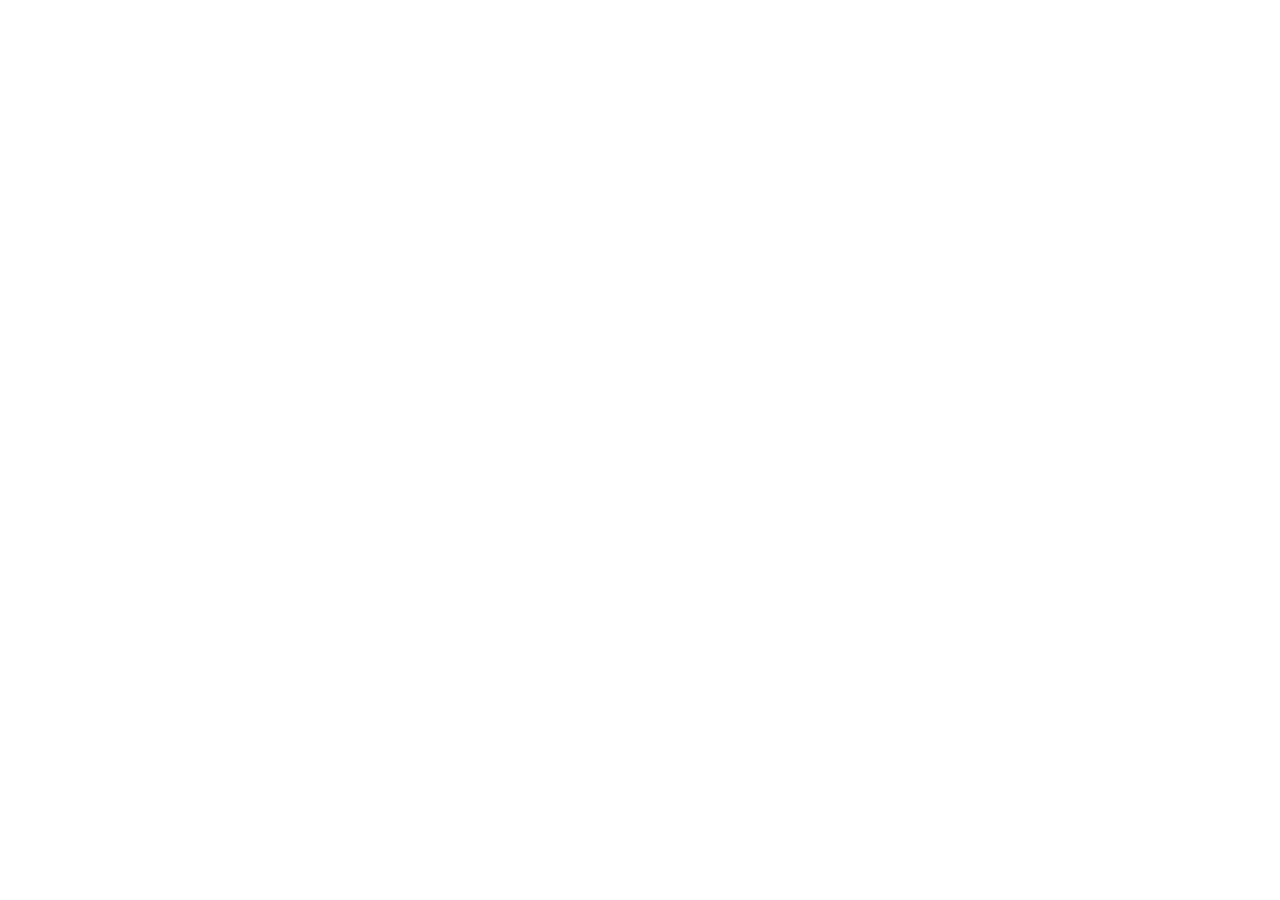
==== commit 61f8c15d: "Add files via upload" ====
--- a/index.html
+++ b/index.html
@@ -1 +1 @@
-<!doctype html><html lang="en"><head><meta charset="utf-8"/><title>Dunk Poge • On-Chain NFTs and $Poge</title><meta name="viewport" content="width=device-width,initial-scale=1"/><meta name="description" content="Dunk Poge is a collection of 10,000 fully on-chain NFTs on Ethereum. Artwork, metadata, and staking logic are stored on-chain. Holders stake NFTs to earn POGE tokens via a decaying emission rate. No external dependencies, no admin key."/><meta name="keywords" content="Dunk Poge, POGE token, on-chain NFT, Ethereum NFT, NFT staking, ERC20, ERC721, on-chain generative art"/><meta name="author" content="Dunk Poge"/><meta name="robots" content="index, follow"/><link rel="canonical" href="https://dunkpoge.com"/><meta property="og:type" content="website"/><meta property="og:site_name" content="Dunk Poge"/><meta property="og:url" content="https://dunkpoge.com"/><meta property="og:title" content="Dunk Poge • On-Chain NFTs and $Poge"/><meta property="og:description" content="10,000 fully on-chain NFTs on Ethereum. Stake your Dunk to earn $POGE tokens. No external dependencies. No admin key. Forever on-chain."/><meta property="og:image" content="https://dunkpoge.com/logo512.png"/><meta property="og:image:width" content="512"/><meta property="og:image:height" content="512"/><meta property="og:image:alt" content="Dunk Poge logo"/><meta name="twitter:card" content="summary_large_image"/><meta name="twitter:site" content="@dunkpoge"/><meta name="twitter:creator" content="@dunkpoge"/><meta name="twitter:url" content="https://dunkpoge.com"/><meta name="twitter:title" content="Dunk Poge • On-Chain NFTs and $Poge"/><meta name="twitter:description" content="10,000 fully on-chain NFTs on Ethereum. Stake your Dunk to earn $POGE tokens. No external dependencies. No admin key. Forever on-chain."/><meta name="twitter:image" content="https://dunkpoge.com/logo512.png"/><meta name="twitter:image:alt" content="Dunk Poge logo"/><link rel="icon" href="/favicon.ico"/><link rel="apple-touch-icon" href="/logo192.png"/><link rel="manifest" href="/manifest.json"/><script defer="defer" src="/static/js/main.370d02ce.js"></script><link href="/static/css/main.12271cb6.css" rel="stylesheet"></head><body><noscript><style>*{box-sizing:border-box;margin:0;padding:0}body{font-family:monospace;background:#000;color:#fff;padding:2rem}h1{font-size:1.8rem;margin-bottom:.25rem}h2{font-size:1.05rem;margin-top:1.8rem;border-bottom:1px solid #333;padding-bottom:.3rem;color:#f0c000}li,p{line-height:1.7;color:#ccc;font-size:.9rem}a{color:#f0c000;text-decoration:none}a:hover{text-decoration:underline}ul{padding-left:1.4rem;margin-top:.4rem}.tag{display:inline-block;background:#111;border:1px solid #333;padding:.1rem .5rem;margin:.15rem;font-size:.8rem;color:#aaa}.lang-block{border:1px solid #222;padding:1.2rem 1.4rem;margin-top:1.5rem;border-radius:4px}.lang-label{font-size:.7rem;color:#555;text-transform:uppercase;letter-spacing:.1em;margin-bottom:.5rem}.lang-title{font-size:1.1rem;font-weight:700;color:#fff;margin-bottom:.3rem}.divider{border:none;border-top:1px solid #1a1a1a;margin:2rem 0}.contract{font-size:.78rem;color:#888;word-break:break-all}.links{display:flex;flex-wrap:wrap;gap:.5rem;margin-top:.6rem}.links a{background:#111;border:1px solid #333;padding:.2rem .6rem;font-size:.82rem}</style><h1>Dunk Poge</h1><p style="color:#f0c000;margin:.25rem 0 .5rem">FULLY ON-CHAIN · Ethereum · ERC-721 + ERC-20</p><p class="contract">Contract: 0xdE912cCB0c7F437A317D7A2Fd206E5C4D61f2B9B</p><h2>About</h2><p>Dunk Poge is a collection of 10,000 fully on-chain NFTs on Ethereum. Artwork, metadata, and staking logic are stored entirely on-chain — no IPFS, no external APIs, no admin key. Holders stake their NFTs to earn $POGE tokens via a decaying emission rate built into the contract.</p><h2>Token &amp; Key Facts</h2><ul><li><strong>NFT Supply:</strong> 10,000 · Mint price: 0.005 ETH · Max 10 per wallet</li><li><strong>$POGE Token:</strong> ERC-20 · Fixed supply: 1,000,000,000 POGE · 500M allocated to staking</li><li><strong>Staking Rewards:</strong> ~9 POGE/day decaying to ~1 POGE/day over 730 days</li><li><strong>Loyalty Multiplier:</strong> 1x → 2x over 180 days staked</li><li><strong>No lock-up:</strong> Unstake anytime, no penalty</li><li><strong>Immutable:</strong> No owner, no admin, no pause — code is law</li><li><strong>Art:</strong> SVG on-chain · 2 billion+ combinations · Infinite resolution</li><li><strong>Staking duration:</strong> 264 years of emissions</li></ul><h2>Sector</h2><span class="tag">NFT</span> <span class="tag">On-Chain</span> <span class="tag">Staking</span> <span class="tag">ERC-721</span> <span class="tag">ERC-20</span> <span class="tag">Generative Art</span> <span class="tag">Ethereum</span><h2>Official Links</h2><div class="links"><a href="https://dunkpoge.com">Website</a> <a href="https://opensea.io/collection/dunk-poge">OpenSea</a> <a href="https://github.com/dunkpoge">GitHub</a> <a href="https://x.com/dunkpoge">X / Twitter</a> <a href="https://discord.gg/7PsZwC3TZX">Discord</a> <a href="mailto:hello@dunkpoge.com">hello@dunkpoge.com</a></div><hr class="divider"/><p style="color:#555;font-size:.78rem;margin-bottom:1rem">This site supports 8 languages. Enable JavaScript for the full experience.</p><div class="lang-block" lang="id"><div class="lang-label">Bahasa Indonesia</div><div class="lang-title">Dunk Poge • NFT On-Chain &amp; $Poge</div><p>Dunk Poge adalah koleksi 10.000 NFT yang sepenuhnya tersimpan di blockchain Ethereum. Karya seni, metadata, dan logika staking disimpan sepenuhnya di dalam kontrak — tanpa IPFS, tanpa server, tanpa kunci admin. Pemegang NFT dapat melakukan staking untuk mendapatkan token $POGE melalui tingkat emisi yang terus menurun.</p><ul style="margin-top:.5rem"><li>Pasokan NFT: 10.000 · Harga mint: 0,005 ETH · Maks. 10 per dompet</li><li>Token $POGE: ERC-20 · Pasokan tetap: 1 miliar POGE</li><li>Hadiah staking: ~9 POGE/hari menurun ke ~1 POGE/hari selama 730 hari</li><li>Pengganda loyalitas: 1x → 2x setelah 180 hari staking</li><li>Tidak ada penguncian — unstake kapan saja tanpa penalti</li><li>Kontrak tidak dapat diubah — tidak ada pemilik, tidak ada admin</li></ul></div><div class="lang-block" lang="ja"><div class="lang-label">日本語</div><div class="lang-title">Dunk Poge • オンチェーンNFT &amp; $Poge</div><p>Dunk Pogeは、Ethereum上に完全オンチェーンで存在する10,000点のNFTコレクションです。 アートワーク、メタデータ、ステーキングロジックはすべてコントラクト内に保存されており、 IPFS・外部サーバー・管理者キーは一切不要です。 NFTをステークすることで、逓減する排出レートで$POGEトークンを獲得できます。</p><ul style="margin-top:.5rem"><li>NFT供給数: 10,000点 · ミント価格: 0.005 ETH · 上限: 1ウォレットあたり10点</li><li>$POGEトークン: ERC-20 · 固定供給: 10億POGE · 5億がステーキングに割り当て</li><li>ステーキング報酬: 約9 POGE/日 → 730日かけて約1 POGE/日へ逓減</li><li>ロイヤルティ乗数: 180日で1x → 2x</li><li>ロックアップなし — いつでもアンステーク可能、ペナルティなし</li><li>不変コントラクト — オーナーなし・管理者なし・一時停止なし</li><li>SVGアート: オンチェーン · 20億通り以上の組み合わせ · 無限解像度</li></ul></div><div class="lang-block" lang="ko"><div class="lang-label">한국어</div><div class="lang-title">Dunk Poge • 온체인 NFT &amp; $Poge</div><p>Dunk Poge는 이더리움 블록체인에 완전히 온체인으로 저장된 10,000개의 NFT 컬렉션입니다. 아트워크, 메타데이터, 스테이킹 로직이 모두 컨트랙트 내에 저장되어 있으며 IPFS, 외부 서버, 관리자 키가 전혀 없습니다. NFT를 스테이킹하여 감소하는 방출률로 $POGE 토큰을 획득할 수 있습니다.</p><ul style="margin-top:.5rem"><li>NFT 공급량: 10,000개 · 민팅 가격: 0.005 ETH · 지갑당 최대 10개</li><li>$POGE 토큰: ERC-20 · 고정 공급: 10억 POGE · 5억은 스테이킹에 할당</li><li>스테이킹 보상: 약 9 POGE/일에서 730일에 걸쳐 약 1 POGE/일로 감소</li><li>충성도 배수: 180일 스테이킹 시 1x → 2x</li><li>잠금 없음 — 언제든지 언스테이킹 가능, 페널티 없음</li><li>불변 컨트랙트 — 소유자 없음, 관리자 없음, 일시정지 없음</li></ul></div><div class="lang-block" lang="pt"><div class="lang-label">Português</div><div class="lang-title">Dunk Poge • NFTs On-Chain &amp; $Poge</div><p>Dunk Poge é uma coleção de 10.000 NFTs completamente on-chain na Ethereum. Artwork, metadados e lógica de staking estão armazenados inteiramente no contrato — sem IPFS, sem servidores, sem chave de administrador. Os detentores fazem staking dos NFTs para ganhar tokens $POGE com uma taxa de emissão decrescente.</p><ul style="margin-top:.5rem"><li>Oferta de NFTs: 10.000 · Preço de mint: 0,005 ETH · Máximo 10 por carteira</li><li>Token $POGE: ERC-20 · Oferta fixa: 1 bilhão de POGE · 500M alocados para staking</li><li>Recompensas de staking: ~9 POGE/dia decaindo para ~1 POGE/dia em 730 dias</li><li>Multiplicador de fidelidade: 1x → 2x ao longo de 180 dias</li><li>Sem bloqueio — faça unstake a qualquer momento sem penalidade</li><li>Contrato imutável — sem proprietário, sem admin, sem pausa</li></ul></div><div class="lang-block" lang="tr"><div class="lang-label">Türkçe</div><div class="lang-title">Dunk Poge • Zincir Üstü NFT'ler &amp; $Poge</div><p>Dunk Poge, Ethereum üzerinde tamamen zincir üstünde saklanan 10.000 NFT koleksiyonudur. Sanat eserleri, meta veriler ve staking mantığı tamamen kontrat içinde saklanmaktadır — IPFS yok, sunucu yok, yönetici anahtarı yok. NFT sahipleri, azalan emisyon hızıyla $POGE token kazanmak için NFT'lerini stake edebilir.</p><ul style="margin-top:.5rem"><li>NFT arzı: 10.000 · Mint fiyatı: 0,005 ETH · Cüzdan başına maks. 10</li><li>$POGE Token: ERC-20 · Sabit arz: 1 milyar POGE · 500M staking'e ayrılmış</li><li>Staking ödülleri: ~9 POGE/gün, 730 günde ~1 POGE/gün'e düşüyor</li><li>Sadakat çarpanı: 180 günde 1x → 2x</li><li>Kilitleme yok — istediğiniz zaman stake'ten çıkın, ceza yok</li><li>Değiştirilemez kontrat — sahip yok, yönetici yok, durdurma yok</li></ul></div><div class="lang-block" lang="vi"><div class="lang-label">Tiếng Việt</div><div class="lang-title">Dunk Poge • NFT On-Chain &amp; $Poge</div><p>Dunk Poge là bộ sưu tập 10.000 NFT hoàn toàn on-chain trên Ethereum. Tác phẩm nghệ thuật, metadata và logic staking được lưu trữ hoàn toàn trong hợp đồng — không IPFS, không máy chủ, không khóa quản trị. Người nắm giữ NFT có thể stake để kiếm token $POGE theo tỷ lệ phát hành giảm dần.</p><ul style="margin-top:.5rem"><li>Tổng cung NFT: 10.000 · Giá mint: 0,005 ETH · Tối đa 10 NFT mỗi ví</li><li>Token $POGE: ERC-20 · Tổng cung cố định: 1 tỷ POGE · 500 triệu cho staking</li><li>Phần thưởng staking: ~9 POGE/ngày giảm dần xuống ~1 POGE/ngày trong 730 ngày</li><li>Hệ số trung thành: 1x → 2x sau 180 ngày stake</li><li>Không khóa — rút staking bất cứ lúc nào, không phạt</li><li>Hợp đồng bất biến — không chủ sở hữu, không admin, không dừng</li></ul></div><div class="lang-block" lang="zh"><div class="lang-label">中文（简体）</div><div class="lang-title">Dunk Poge • 链上 NFT &amp; $Poge</div><p>Dunk Poge 是以太坊上完全链上存储的 10,000 个 NFT 合集。 艺术作品、元数据和质押逻辑完全存储在合约中 —— 无需 IPFS、无服务器、无管理员密钥。持有者可通过质押 NFT 以递减的排放率赚取 $POGE 代币。</p><ul style="margin-top:.5rem"><li>NFT 供应量: 10,000 · 铸造价格: 0.005 ETH · 每个钱包最多 10 个</li><li>$POGE 代币: ERC-20 · 固定供应: 10 亿 POGE · 5 亿分配给质押</li><li>质押奖励: 约 9 POGE/天，在 730 天内递减至约 1 POGE/天</li><li>忠诚度倍数: 质押 180 天从 1x 增至 2x</li><li>无锁定期 — 随时可取消质押，无罚款</li><li>不可变合约 — 无所有者、无管理员、无暂停功能</li></ul></div></noscript><div id="root"></div></body></html>+<!doctype html><html lang="en"><head><meta charset="utf-8"/><title>Dunk Poge • On-Chain NFTs and $Poge</title><meta name="viewport" content="width=device-width,initial-scale=1"/><meta name="description" content="Dunk Poge is a collection of 10,000 fully on-chain NFTs on Ethereum. Artwork, metadata, and staking logic are stored on-chain. Holders stake NFTs to earn POGE tokens via a decaying emission rate. No external dependencies, no admin key."/><meta name="keywords" content="Dunk Poge, POGE token, on-chain NFT, Ethereum NFT, NFT staking, ERC20, ERC721, on-chain generative art"/><meta name="author" content="Dunk Poge"/><meta name="robots" content="index, follow"/><link rel="canonical" href="https://dunkpoge.com"/><meta property="og:type" content="website"/><meta property="og:site_name" content="Dunk Poge"/><meta property="og:url" content="https://dunkpoge.com"/><meta property="og:title" content="Dunk Poge • On-Chain NFTs and $Poge"/><meta property="og:description" content="10,000 fully on-chain NFTs on Ethereum. Stake your Dunk to earn $POGE tokens. No external dependencies. No admin key. Forever on-chain."/><meta property="og:image" content="https://dunkpoge.com/logo512.png"/><meta property="og:image:width" content="512"/><meta property="og:image:height" content="512"/><meta property="og:image:alt" content="Dunk Poge logo"/><meta name="twitter:card" content="summary_large_image"/><meta name="twitter:site" content="@dunkpoge"/><meta name="twitter:creator" content="@dunkpoge"/><meta name="twitter:url" content="https://dunkpoge.com"/><meta name="twitter:title" content="Dunk Poge • On-Chain NFTs and $Poge"/><meta name="twitter:description" content="10,000 fully on-chain NFTs on Ethereum. Stake your Dunk to earn $POGE tokens. No external dependencies. No admin key. Forever on-chain."/><meta name="twitter:image" content="https://dunkpoge.com/logo512.png"/><meta name="twitter:image:alt" content="Dunk Poge logo"/><link rel="icon" href="/favicon.ico"/><link rel="apple-touch-icon" href="/logo192.png"/><link rel="manifest" href="/manifest.json"/><script defer="defer" src="/static/js/main.9178ce58.js"></script><link href="/static/css/main.e38a81ce.css" rel="stylesheet"></head><body><noscript><style>*{box-sizing:border-box;margin:0;padding:0}body{font-family:monospace;background:#000;color:#fff;padding:2rem}h1{font-size:1.8rem;margin-bottom:.25rem}h2{font-size:1.05rem;margin-top:1.8rem;border-bottom:1px solid #333;padding-bottom:.3rem;color:#f0c000}li,p{line-height:1.7;color:#ccc;font-size:.9rem}a{color:#f0c000;text-decoration:none}a:hover{text-decoration:underline}ul{padding-left:1.4rem;margin-top:.4rem}.tag{display:inline-block;background:#111;border:1px solid #333;padding:.1rem .5rem;margin:.15rem;font-size:.8rem;color:#aaa}.lang-block{border:1px solid #222;padding:1.2rem 1.4rem;margin-top:1.5rem;border-radius:4px}.lang-label{font-size:.7rem;color:#555;text-transform:uppercase;letter-spacing:.1em;margin-bottom:.5rem}.lang-title{font-size:1.1rem;font-weight:700;color:#fff;margin-bottom:.3rem}.divider{border:none;border-top:1px solid #1a1a1a;margin:2rem 0}.contract{font-size:.78rem;color:#888;word-break:break-all}.links{display:flex;flex-wrap:wrap;gap:.5rem;margin-top:.6rem}.links a{background:#111;border:1px solid #333;padding:.2rem .6rem;font-size:.82rem}</style><h1>Dunk Poge</h1><p style="color:#f0c000;margin:.25rem 0 .5rem">FULLY ON-CHAIN · Ethereum · ERC-721 + ERC-20</p><p class="contract">Contract: 0xdE912cCB0c7F437A317D7A2Fd206E5C4D61f2B9B</p><h2>About</h2><p>Dunk Poge is a collection of 10,000 fully on-chain NFTs on Ethereum. Artwork, metadata, and staking logic are stored entirely on-chain — no IPFS, no external APIs, no admin key. Holders stake their NFTs to earn $POGE tokens via a decaying emission rate built into the contract.</p><h2>Token &amp; Key Facts</h2><ul><li><strong>NFT Supply:</strong> 10,000 · Mint price: 0.005 ETH · Max 10 per wallet</li><li><strong>$POGE Token:</strong> ERC-20 · Fixed supply: 1,000,000,000 POGE · 500M allocated to staking</li><li><strong>Staking Rewards:</strong> ~9 POGE/day decaying to ~1 POGE/day over 730 days</li><li><strong>Loyalty Multiplier:</strong> 1x → 2x over 180 days staked</li><li><strong>No lock-up:</strong> Unstake anytime, no penalty</li><li><strong>Immutable:</strong> No owner, no admin, no pause — code is law</li><li><strong>Art:</strong> SVG on-chain · 2 billion+ combinations · Infinite resolution</li><li><strong>Staking duration:</strong> 264 years of emissions</li></ul><h2>Sector</h2><span class="tag">NFT</span> <span class="tag">On-Chain</span> <span class="tag">Staking</span> <span class="tag">ERC-721</span> <span class="tag">ERC-20</span> <span class="tag">Generative Art</span> <span class="tag">Ethereum</span><h2>Official Links</h2><div class="links"><a href="https://dunkpoge.com">Website</a> <a href="https://opensea.io/collection/dunk-poge">OpenSea</a> <a href="https://github.com/dunkpoge">GitHub</a> <a href="https://x.com/dunkpoge">X / Twitter</a> <a href="https://discord.gg/7PsZwC3TZX">Discord</a> <a href="mailto:hello@dunkpoge.com">hello@dunkpoge.com</a></div><hr class="divider"/><p style="color:#555;font-size:.78rem;margin-bottom:1rem">This site supports 11 languages. Enable JavaScript for the full experience.</p><div class="lang-block" lang="id"><div class="lang-label">Bahasa Indonesia</div><div class="lang-title">Dunk Poge • NFT On-Chain &amp; $Poge</div><p>Dunk Poge adalah koleksi 10.000 NFT yang sepenuhnya tersimpan di blockchain Ethereum. Karya seni, metadata, dan logika staking disimpan sepenuhnya di dalam kontrak — tanpa IPFS, tanpa server, tanpa kunci admin. Pemegang NFT dapat melakukan staking untuk mendapatkan token $POGE melalui tingkat emisi yang terus menurun.</p><ul style="margin-top:.5rem"><li>Pasokan NFT: 10.000 · Harga mint: 0,005 ETH · Maks. 10 per dompet</li><li>Token $POGE: ERC-20 · Pasokan tetap: 1 miliar POGE</li><li>Hadiah staking: ~9 POGE/hari menurun ke ~1 POGE/hari selama 730 hari</li><li>Pengganda loyalitas: 1x → 2x setelah 180 hari staking</li><li>Tidak ada penguncian — unstake kapan saja tanpa penalti</li><li>Kontrak tidak dapat diubah — tidak ada pemilik, tidak ada admin</li></ul></div><div class="lang-block" lang="ja"><div class="lang-label">日本語</div><div class="lang-title">Dunk Poge • オンチェーンNFT &amp; $Poge</div><p>Dunk Pogeは、Ethereum上に完全オンチェーンで存在する10,000点のNFTコレクションです。 アートワーク、メタデータ、ステーキングロジックはすべてコントラクト内に保存されており、 IPFS・外部サーバー・管理者キーは一切不要です。 NFTをステークすることで、逓減する排出レートで$POGEトークンを獲得できます。</p><ul style="margin-top:.5rem"><li>NFT供給数: 10,000点 · ミント価格: 0.005 ETH · 上限: 1ウォレットあたり10点</li><li>$POGEトークン: ERC-20 · 固定供給: 10億POGE · 5億がステーキングに割り当て</li><li>ステーキング報酬: 約9 POGE/日 → 730日かけて約1 POGE/日へ逓減</li><li>ロイヤルティ乗数: 180日で1x → 2x</li><li>ロックアップなし — いつでもアンステーク可能、ペナルティなし</li><li>不変コントラクト — オーナーなし・管理者なし・一時停止なし</li><li>SVGアート: オンチェーン · 20億通り以上の組み合わせ · 無限解像度</li></ul></div><div class="lang-block" lang="ko"><div class="lang-label">한국어</div><div class="lang-title">Dunk Poge • 온체인 NFT &amp; $Poge</div><p>Dunk Poge는 이더리움 블록체인에 완전히 온체인으로 저장된 10,000개의 NFT 컬렉션입니다. 아트워크, 메타데이터, 스테이킹 로직이 모두 컨트랙트 내에 저장되어 있으며 IPFS, 외부 서버, 관리자 키가 전혀 없습니다. NFT를 스테이킹하여 감소하는 방출률로 $POGE 토큰을 획득할 수 있습니다.</p><ul style="margin-top:.5rem"><li>NFT 공급량: 10,000개 · 민팅 가격: 0.005 ETH · 지갑당 최대 10개</li><li>$POGE 토큰: ERC-20 · 고정 공급: 10억 POGE · 5억은 스테이킹에 할당</li><li>스테이킹 보상: 약 9 POGE/일에서 730일에 걸쳐 약 1 POGE/일로 감소</li><li>충성도 배수: 180일 스테이킹 시 1x → 2x</li><li>잠금 없음 — 언제든지 언스테이킹 가능, 페널티 없음</li><li>불변 컨트랙트 — 소유자 없음, 관리자 없음, 일시정지 없음</li></ul></div><div class="lang-block" lang="pt"><div class="lang-label">Português</div><div class="lang-title">Dunk Poge • NFTs On-Chain &amp; $Poge</div><p>Dunk Poge é uma coleção de 10.000 NFTs completamente on-chain na Ethereum. Artwork, metadados e lógica de staking estão armazenados inteiramente no contrato — sem IPFS, sem servidores, sem chave de administrador. Os detentores fazem staking dos NFTs para ganhar tokens $POGE com uma taxa de emissão decrescente.</p><ul style="margin-top:.5rem"><li>Oferta de NFTs: 10.000 · Preço de mint: 0,005 ETH · Máximo 10 por carteira</li><li>Token $POGE: ERC-20 · Oferta fixa: 1 bilhão de POGE · 500M alocados para staking</li><li>Recompensas de staking: ~9 POGE/dia decaindo para ~1 POGE/dia em 730 dias</li><li>Multiplicador de fidelidade: 1x → 2x ao longo de 180 dias</li><li>Sem bloqueio — faça unstake a qualquer momento sem penalidade</li><li>Contrato imutável — sem proprietário, sem admin, sem pausa</li></ul></div><div class="lang-block" lang="tr"><div class="lang-label">Türkçe</div><div class="lang-title">Dunk Poge • Zincir Üstü NFT'ler &amp; $Poge</div><p>Dunk Poge, Ethereum üzerinde tamamen zincir üstünde saklanan 10.000 NFT koleksiyonudur. Sanat eserleri, meta veriler ve staking mantığı tamamen kontrat içinde saklanmaktadır — IPFS yok, sunucu yok, yönetici anahtarı yok. NFT sahipleri, azalan emisyon hızıyla $POGE token kazanmak için NFT'lerini stake edebilir.</p><ul style="margin-top:.5rem"><li>NFT arzı: 10.000 · Mint fiyatı: 0,005 ETH · Cüzdan başına maks. 10</li><li>$POGE Token: ERC-20 · Sabit arz: 1 milyar POGE · 500M staking'e ayrılmış</li><li>Staking ödülleri: ~9 POGE/gün, 730 günde ~1 POGE/gün'e düşüyor</li><li>Sadakat çarpanı: 180 günde 1x → 2x</li><li>Kilitleme yok — istediğiniz zaman stake'ten çıkın, ceza yok</li><li>Değiştirilemez kontrat — sahip yok, yönetici yok, durdurma yok</li></ul></div><div class="lang-block" lang="vi"><div class="lang-label">Tiếng Việt</div><div class="lang-title">Dunk Poge • NFT On-Chain &amp; $Poge</div><p>Dunk Poge là bộ sưu tập 10.000 NFT hoàn toàn on-chain trên Ethereum. Tác phẩm nghệ thuật, metadata và logic staking được lưu trữ hoàn toàn trong hợp đồng — không IPFS, không máy chủ, không khóa quản trị. Người nắm giữ NFT có thể stake để kiếm token $POGE theo tỷ lệ phát hành giảm dần.</p><ul style="margin-top:.5rem"><li>Tổng cung NFT: 10.000 · Giá mint: 0,005 ETH · Tối đa 10 NFT mỗi ví</li><li>Token $POGE: ERC-20 · Tổng cung cố định: 1 tỷ POGE · 500 triệu cho staking</li><li>Phần thưởng staking: ~9 POGE/ngày giảm dần xuống ~1 POGE/ngày trong 730 ngày</li><li>Hệ số trung thành: 1x → 2x sau 180 ngày stake</li><li>Không khóa — rút staking bất cứ lúc nào, không phạt</li><li>Hợp đồng bất biến — không chủ sở hữu, không admin, không dừng</li></ul></div><div class="lang-block" lang="zh"><div class="lang-label">中文（简体）</div><div class="lang-title">Dunk Poge • 链上 NFT &amp; $Poge</div><p>Dunk Poge 是以太坊上完全链上存储的 10,000 个 NFT 合集。 艺术作品、元数据和质押逻辑完全存储在合约中 —— 无需 IPFS、无服务器、无管理员密钥。持有者可通过质押 NFT 以递减的排放率赚取 $POGE 代币。</p><ul style="margin-top:.5rem"><li>NFT 供应量: 10,000 · 铸造价格: 0.005 ETH · 每个钱包最多 10 个</li><li>$POGE 代币: ERC-20 · 固定供应: 10 亿 POGE · 5 亿分配给质押</li><li>质押奖励: 约 9 POGE/天，在 730 天内递减至约 1 POGE/天</li><li>忠诚度倍数: 质押 180 天从 1x 增至 2x</li><li>无锁定期 — 随时可取消质押，无罚款</li><li>不可变合约 — 无所有者、无管理员、无暂停功能</li></ul></div><div class="lang-block" lang="fr"><div class="lang-label">Français</div><div class="lang-title">Dunk Poge • NFTs On-Chain &amp; $Poge</div><p>Dunk Poge est une collection de 10 000 NFTs entièrement on-chain sur Ethereum. Les œuvres, métadonnées et la logique de staking sont stockées intégralement dans le contrat — pas d'IPFS, pas de serveurs, pas de clé admin. Les détenteurs stake leurs NFTs pour gagner des tokens $POGE selon un taux d'émission décroissant.</p><ul style="margin-top:.5rem"><li>Offre NFT : 10 000 · Prix de mint : 0,005 ETH · Max 10 par portefeuille</li><li>Token $POGE : ERC-20 · Offre fixe : 1 milliard POGE · 500M alloués au staking</li><li>Récompenses : ~9 POGE/jour décroissant à ~1 POGE/jour sur 730 jours</li><li>Multiplicateur de fidélité : 1x → 2x sur 180 jours</li><li>Sans blocage — unstake à tout moment, sans pénalité</li><li>Contrat immuable — pas de propriétaire, pas d'admin, pas de pause</li></ul></div><div class="lang-block" lang="es"><div class="lang-label">Español</div><div class="lang-title">Dunk Poge • NFTs On-Chain &amp; $Poge</div><p>Dunk Poge es una colección de 10.000 NFTs completamente on-chain en Ethereum. El arte, metadatos y la lógica de staking están almacenados íntegramente en el contrato — sin IPFS, sin servidores, sin clave de administrador. Los poseedores pueden stakear sus NFTs para ganar tokens $POGE con una tasa de emisión decreciente.</p><ul style="margin-top:.5rem"><li>Suministro NFT: 10.000 · Precio de mint: 0,005 ETH · Máx. 10 por cartera</li><li>Token $POGE: ERC-20 · Suministro fijo: 1.000 millones POGE · 500M para staking</li><li>Recompensas: ~9 POGE/día decreciendo a ~1 POGE/día en 730 días</li><li>Multiplicador de fidelidad: 1x → 2x en 180 días</li><li>Sin bloqueo — unstake en cualquier momento, sin penalización</li><li>Contrato inmutable — sin propietario, sin admin, sin pausa</li></ul></div><div class="lang-block" lang="de"><div class="lang-label">Deutsch</div><div class="lang-title">Dunk Poge • On-Chain NFTs &amp; $Poge</div><p>Dunk Poge ist eine Sammlung von 10.000 vollständig on-chain NFTs auf Ethereum. Kunstwerk, Metadaten und Staking-Logik sind vollständig im Vertrag gespeichert — kein IPFS, keine Server, kein Admin-Key. Inhaber können ihre NFTs staken, um $POGE-Token mit einer abnehmenden Emissionsrate zu verdienen.</p><ul style="margin-top:.5rem"><li>NFT-Angebot: 10.000 · Mintpreis: 0,005 ETH · Max. 10 pro Wallet</li><li>$POGE-Token: ERC-20 · Festes Angebot: 1 Milliarde POGE · 500M für Staking reserviert</li><li>Staking-Belohnungen: ~9 POGE/Tag → sinkt auf ~1 POGE/Tag nach 730 Tagen</li><li>Loyalitätsmultiplikator: 1x → 2x über 180 Tage</li><li>Keine Sperrfrist — unstake jederzeit möglich, keine Strafe</li><li>Unveränderlicher Vertrag — kein Besitzer, kein Admin, keine Pause</li></ul></div></noscript><div id="root"></div></body></html>
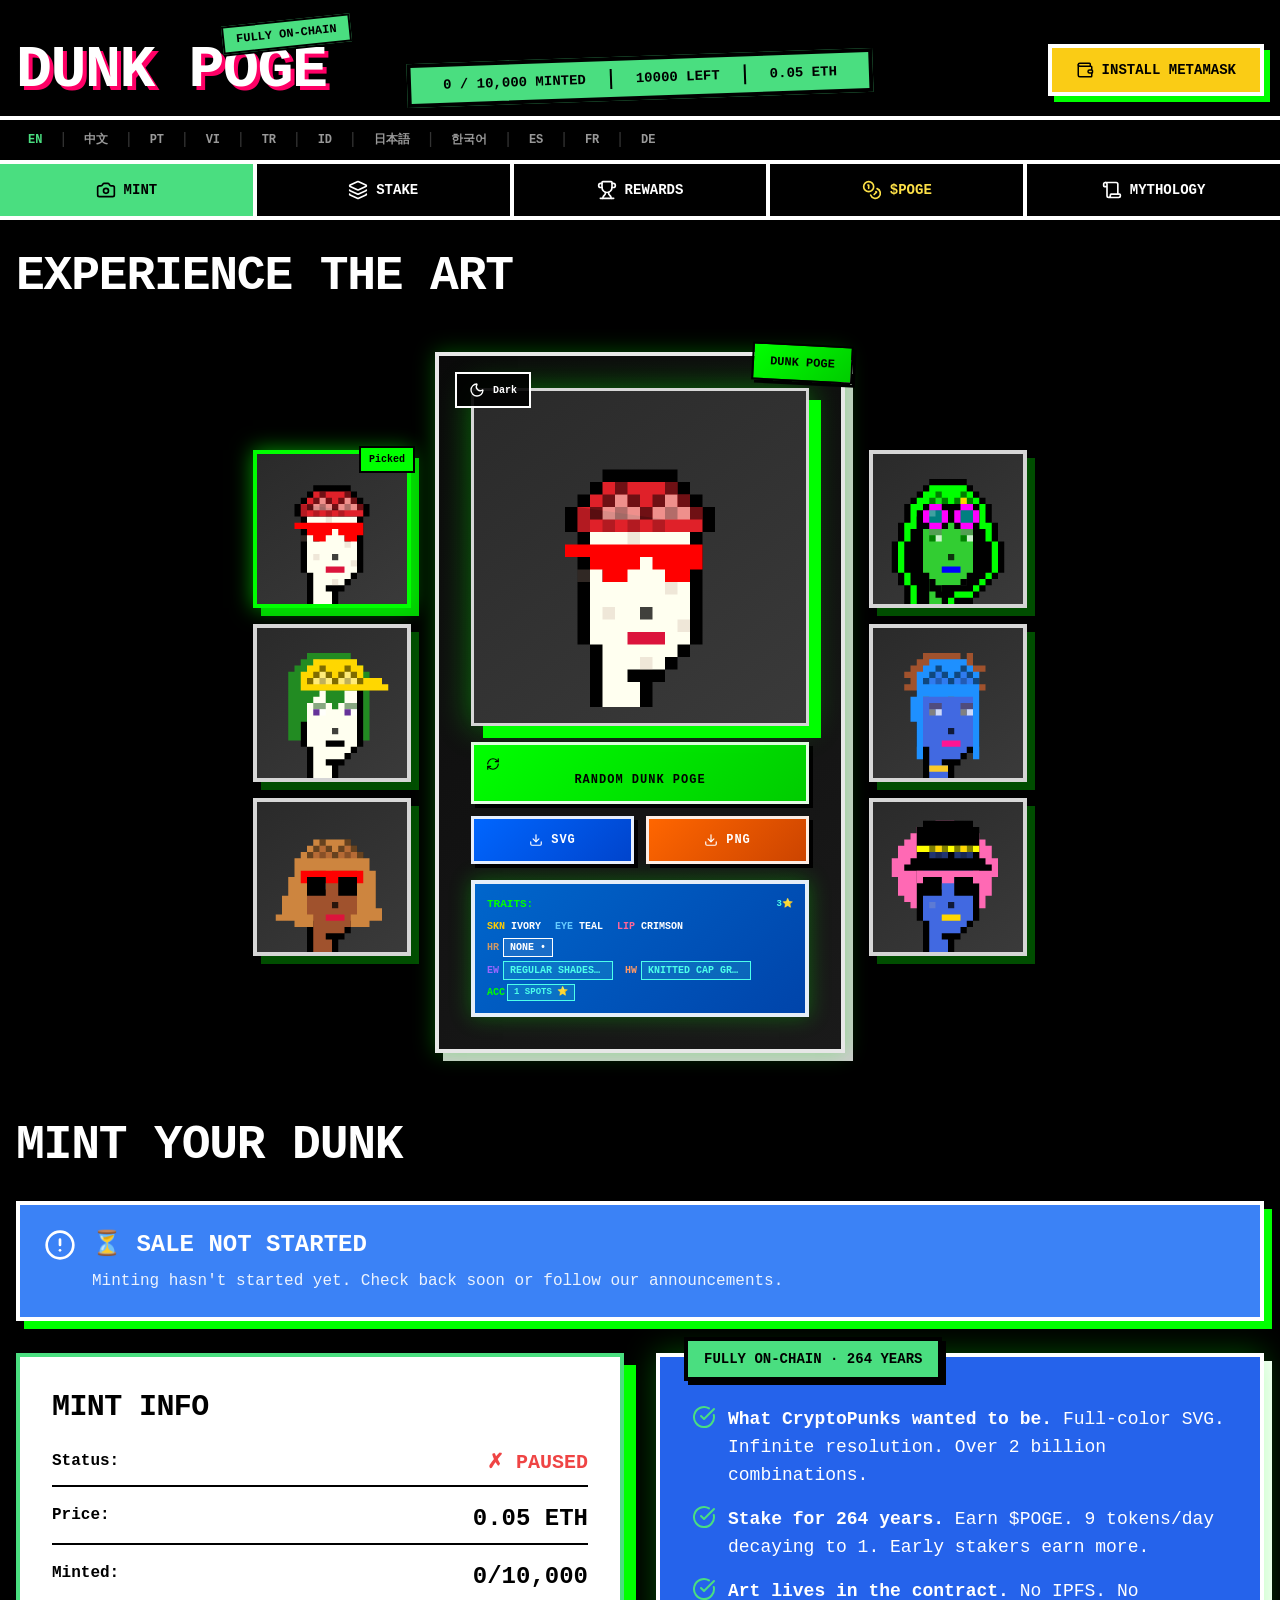
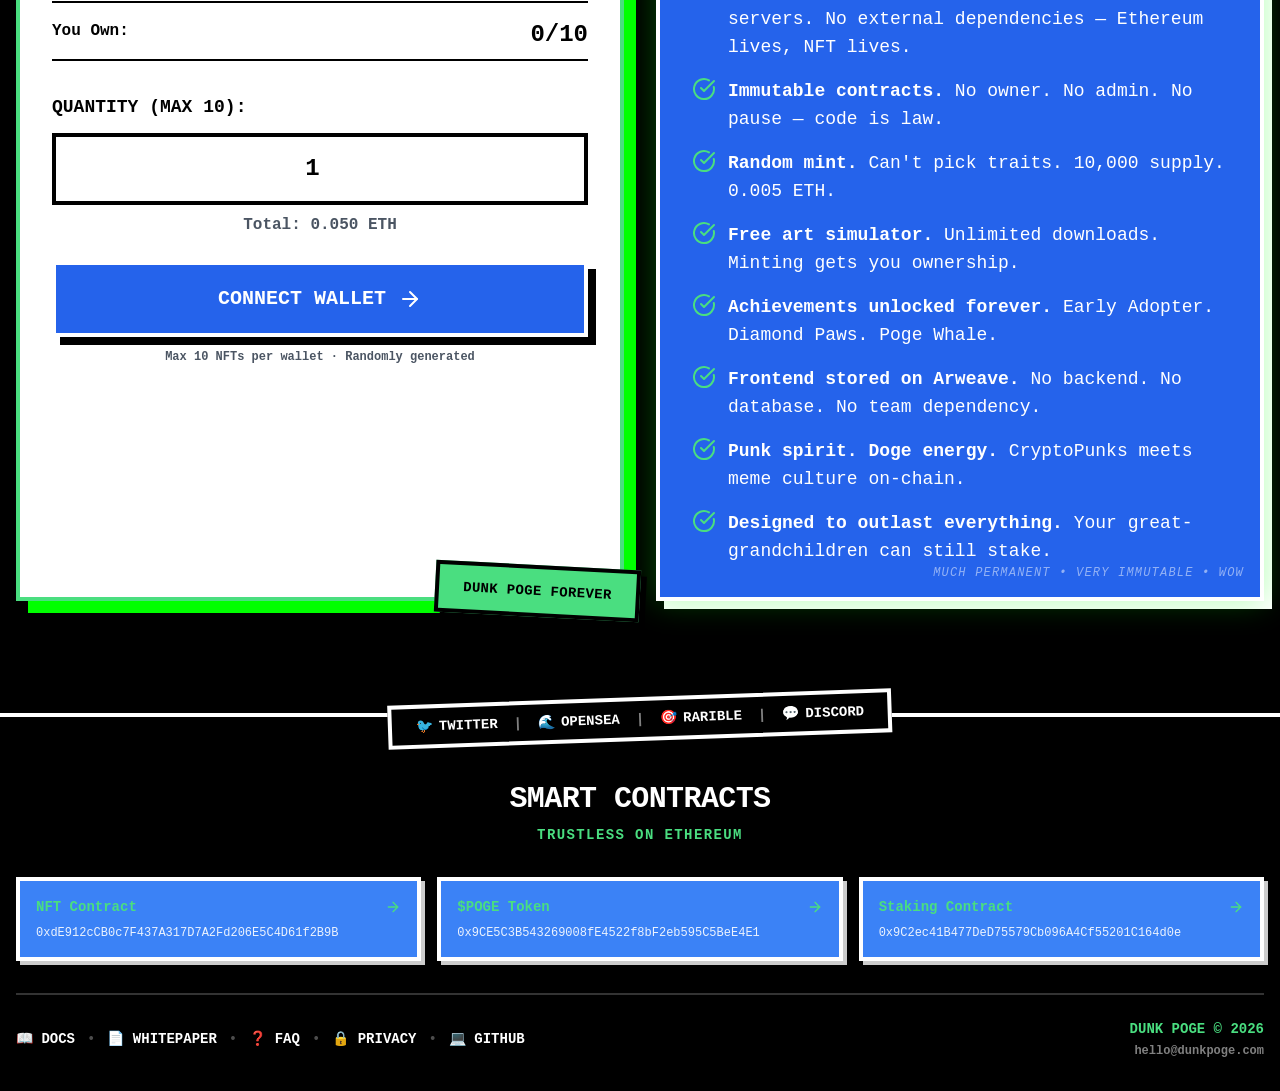
==== commit 6b02187c: "Add files via upload" ====
--- a/index.html
+++ b/index.html
@@ -1 +1 @@
-<!doctype html><html lang="en"><head><meta charset="utf-8"/><title>Dunk Poge • On-Chain NFTs and $Poge</title><meta name="viewport" content="width=device-width,initial-scale=1"/><meta name="description" content="Dunk Poge is a collection of 10,000 fully on-chain NFTs on Ethereum. Artwork, metadata, and staking logic are stored on-chain. Holders stake NFTs to earn POGE tokens via a decaying emission rate. No external dependencies, no admin key."/><meta name="keywords" content="Dunk Poge, POGE token, on-chain NFT, Ethereum NFT, NFT staking, ERC20, ERC721, on-chain generative art"/><meta name="author" content="Dunk Poge"/><meta name="robots" content="index, follow"/><link rel="canonical" href="https://dunkpoge.com"/><meta property="og:type" content="website"/><meta property="og:site_name" content="Dunk Poge"/><meta property="og:url" content="https://dunkpoge.com"/><meta property="og:title" content="Dunk Poge • On-Chain NFTs and $Poge"/><meta property="og:description" content="10,000 fully on-chain NFTs on Ethereum. Stake your Dunk to earn $POGE tokens. No external dependencies. No admin key. Forever on-chain."/><meta property="og:image" content="https://dunkpoge.com/logo512.png"/><meta property="og:image:width" content="512"/><meta property="og:image:height" content="512"/><meta property="og:image:alt" content="Dunk Poge logo"/><meta name="twitter:card" content="summary_large_image"/><meta name="twitter:site" content="@dunkpoge"/><meta name="twitter:creator" content="@dunkpoge"/><meta name="twitter:url" content="https://dunkpoge.com"/><meta name="twitter:title" content="Dunk Poge • On-Chain NFTs and $Poge"/><meta name="twitter:description" content="10,000 fully on-chain NFTs on Ethereum. Stake your Dunk to earn $POGE tokens. No external dependencies. No admin key. Forever on-chain."/><meta name="twitter:image" content="https://dunkpoge.com/logo512.png"/><meta name="twitter:image:alt" content="Dunk Poge logo"/><link rel="icon" href="/favicon.ico"/><link rel="apple-touch-icon" href="/logo192.png"/><link rel="manifest" href="/manifest.json"/><script defer="defer" src="/static/js/main.9178ce58.js"></script><link href="/static/css/main.e38a81ce.css" rel="stylesheet"></head><body><noscript><style>*{box-sizing:border-box;margin:0;padding:0}body{font-family:monospace;background:#000;color:#fff;padding:2rem}h1{font-size:1.8rem;margin-bottom:.25rem}h2{font-size:1.05rem;margin-top:1.8rem;border-bottom:1px solid #333;padding-bottom:.3rem;color:#f0c000}li,p{line-height:1.7;color:#ccc;font-size:.9rem}a{color:#f0c000;text-decoration:none}a:hover{text-decoration:underline}ul{padding-left:1.4rem;margin-top:.4rem}.tag{display:inline-block;background:#111;border:1px solid #333;padding:.1rem .5rem;margin:.15rem;font-size:.8rem;color:#aaa}.lang-block{border:1px solid #222;padding:1.2rem 1.4rem;margin-top:1.5rem;border-radius:4px}.lang-label{font-size:.7rem;color:#555;text-transform:uppercase;letter-spacing:.1em;margin-bottom:.5rem}.lang-title{font-size:1.1rem;font-weight:700;color:#fff;margin-bottom:.3rem}.divider{border:none;border-top:1px solid #1a1a1a;margin:2rem 0}.contract{font-size:.78rem;color:#888;word-break:break-all}.links{display:flex;flex-wrap:wrap;gap:.5rem;margin-top:.6rem}.links a{background:#111;border:1px solid #333;padding:.2rem .6rem;font-size:.82rem}</style><h1>Dunk Poge</h1><p style="color:#f0c000;margin:.25rem 0 .5rem">FULLY ON-CHAIN · Ethereum · ERC-721 + ERC-20</p><p class="contract">Contract: 0xdE912cCB0c7F437A317D7A2Fd206E5C4D61f2B9B</p><h2>About</h2><p>Dunk Poge is a collection of 10,000 fully on-chain NFTs on Ethereum. Artwork, metadata, and staking logic are stored entirely on-chain — no IPFS, no external APIs, no admin key. Holders stake their NFTs to earn $POGE tokens via a decaying emission rate built into the contract.</p><h2>Token &amp; Key Facts</h2><ul><li><strong>NFT Supply:</strong> 10,000 · Mint price: 0.005 ETH · Max 10 per wallet</li><li><strong>$POGE Token:</strong> ERC-20 · Fixed supply: 1,000,000,000 POGE · 500M allocated to staking</li><li><strong>Staking Rewards:</strong> ~9 POGE/day decaying to ~1 POGE/day over 730 days</li><li><strong>Loyalty Multiplier:</strong> 1x → 2x over 180 days staked</li><li><strong>No lock-up:</strong> Unstake anytime, no penalty</li><li><strong>Immutable:</strong> No owner, no admin, no pause — code is law</li><li><strong>Art:</strong> SVG on-chain · 2 billion+ combinations · Infinite resolution</li><li><strong>Staking duration:</strong> 264 years of emissions</li></ul><h2>Sector</h2><span class="tag">NFT</span> <span class="tag">On-Chain</span> <span class="tag">Staking</span> <span class="tag">ERC-721</span> <span class="tag">ERC-20</span> <span class="tag">Generative Art</span> <span class="tag">Ethereum</span><h2>Official Links</h2><div class="links"><a href="https://dunkpoge.com">Website</a> <a href="https://opensea.io/collection/dunk-poge">OpenSea</a> <a href="https://github.com/dunkpoge">GitHub</a> <a href="https://x.com/dunkpoge">X / Twitter</a> <a href="https://discord.gg/7PsZwC3TZX">Discord</a> <a href="mailto:hello@dunkpoge.com">hello@dunkpoge.com</a></div><hr class="divider"/><p style="color:#555;font-size:.78rem;margin-bottom:1rem">This site supports 11 languages. Enable JavaScript for the full experience.</p><div class="lang-block" lang="id"><div class="lang-label">Bahasa Indonesia</div><div class="lang-title">Dunk Poge • NFT On-Chain &amp; $Poge</div><p>Dunk Poge adalah koleksi 10.000 NFT yang sepenuhnya tersimpan di blockchain Ethereum. Karya seni, metadata, dan logika staking disimpan sepenuhnya di dalam kontrak — tanpa IPFS, tanpa server, tanpa kunci admin. Pemegang NFT dapat melakukan staking untuk mendapatkan token $POGE melalui tingkat emisi yang terus menurun.</p><ul style="margin-top:.5rem"><li>Pasokan NFT: 10.000 · Harga mint: 0,005 ETH · Maks. 10 per dompet</li><li>Token $POGE: ERC-20 · Pasokan tetap: 1 miliar POGE</li><li>Hadiah staking: ~9 POGE/hari menurun ke ~1 POGE/hari selama 730 hari</li><li>Pengganda loyalitas: 1x → 2x setelah 180 hari staking</li><li>Tidak ada penguncian — unstake kapan saja tanpa penalti</li><li>Kontrak tidak dapat diubah — tidak ada pemilik, tidak ada admin</li></ul></div><div class="lang-block" lang="ja"><div class="lang-label">日本語</div><div class="lang-title">Dunk Poge • オンチェーンNFT &amp; $Poge</div><p>Dunk Pogeは、Ethereum上に完全オンチェーンで存在する10,000点のNFTコレクションです。 アートワーク、メタデータ、ステーキングロジックはすべてコントラクト内に保存されており、 IPFS・外部サーバー・管理者キーは一切不要です。 NFTをステークすることで、逓減する排出レートで$POGEトークンを獲得できます。</p><ul style="margin-top:.5rem"><li>NFT供給数: 10,000点 · ミント価格: 0.005 ETH · 上限: 1ウォレットあたり10点</li><li>$POGEトークン: ERC-20 · 固定供給: 10億POGE · 5億がステーキングに割り当て</li><li>ステーキング報酬: 約9 POGE/日 → 730日かけて約1 POGE/日へ逓減</li><li>ロイヤルティ乗数: 180日で1x → 2x</li><li>ロックアップなし — いつでもアンステーク可能、ペナルティなし</li><li>不変コントラクト — オーナーなし・管理者なし・一時停止なし</li><li>SVGアート: オンチェーン · 20億通り以上の組み合わせ · 無限解像度</li></ul></div><div class="lang-block" lang="ko"><div class="lang-label">한국어</div><div class="lang-title">Dunk Poge • 온체인 NFT &amp; $Poge</div><p>Dunk Poge는 이더리움 블록체인에 완전히 온체인으로 저장된 10,000개의 NFT 컬렉션입니다. 아트워크, 메타데이터, 스테이킹 로직이 모두 컨트랙트 내에 저장되어 있으며 IPFS, 외부 서버, 관리자 키가 전혀 없습니다. NFT를 스테이킹하여 감소하는 방출률로 $POGE 토큰을 획득할 수 있습니다.</p><ul style="margin-top:.5rem"><li>NFT 공급량: 10,000개 · 민팅 가격: 0.005 ETH · 지갑당 최대 10개</li><li>$POGE 토큰: ERC-20 · 고정 공급: 10억 POGE · 5억은 스테이킹에 할당</li><li>스테이킹 보상: 약 9 POGE/일에서 730일에 걸쳐 약 1 POGE/일로 감소</li><li>충성도 배수: 180일 스테이킹 시 1x → 2x</li><li>잠금 없음 — 언제든지 언스테이킹 가능, 페널티 없음</li><li>불변 컨트랙트 — 소유자 없음, 관리자 없음, 일시정지 없음</li></ul></div><div class="lang-block" lang="pt"><div class="lang-label">Português</div><div class="lang-title">Dunk Poge • NFTs On-Chain &amp; $Poge</div><p>Dunk Poge é uma coleção de 10.000 NFTs completamente on-chain na Ethereum. Artwork, metadados e lógica de staking estão armazenados inteiramente no contrato — sem IPFS, sem servidores, sem chave de administrador. Os detentores fazem staking dos NFTs para ganhar tokens $POGE com uma taxa de emissão decrescente.</p><ul style="margin-top:.5rem"><li>Oferta de NFTs: 10.000 · Preço de mint: 0,005 ETH · Máximo 10 por carteira</li><li>Token $POGE: ERC-20 · Oferta fixa: 1 bilhão de POGE · 500M alocados para staking</li><li>Recompensas de staking: ~9 POGE/dia decaindo para ~1 POGE/dia em 730 dias</li><li>Multiplicador de fidelidade: 1x → 2x ao longo de 180 dias</li><li>Sem bloqueio — faça unstake a qualquer momento sem penalidade</li><li>Contrato imutável — sem proprietário, sem admin, sem pausa</li></ul></div><div class="lang-block" lang="tr"><div class="lang-label">Türkçe</div><div class="lang-title">Dunk Poge • Zincir Üstü NFT'ler &amp; $Poge</div><p>Dunk Poge, Ethereum üzerinde tamamen zincir üstünde saklanan 10.000 NFT koleksiyonudur. Sanat eserleri, meta veriler ve staking mantığı tamamen kontrat içinde saklanmaktadır — IPFS yok, sunucu yok, yönetici anahtarı yok. NFT sahipleri, azalan emisyon hızıyla $POGE token kazanmak için NFT'lerini stake edebilir.</p><ul style="margin-top:.5rem"><li>NFT arzı: 10.000 · Mint fiyatı: 0,005 ETH · Cüzdan başına maks. 10</li><li>$POGE Token: ERC-20 · Sabit arz: 1 milyar POGE · 500M staking'e ayrılmış</li><li>Staking ödülleri: ~9 POGE/gün, 730 günde ~1 POGE/gün'e düşüyor</li><li>Sadakat çarpanı: 180 günde 1x → 2x</li><li>Kilitleme yok — istediğiniz zaman stake'ten çıkın, ceza yok</li><li>Değiştirilemez kontrat — sahip yok, yönetici yok, durdurma yok</li></ul></div><div class="lang-block" lang="vi"><div class="lang-label">Tiếng Việt</div><div class="lang-title">Dunk Poge • NFT On-Chain &amp; $Poge</div><p>Dunk Poge là bộ sưu tập 10.000 NFT hoàn toàn on-chain trên Ethereum. Tác phẩm nghệ thuật, metadata và logic staking được lưu trữ hoàn toàn trong hợp đồng — không IPFS, không máy chủ, không khóa quản trị. Người nắm giữ NFT có thể stake để kiếm token $POGE theo tỷ lệ phát hành giảm dần.</p><ul style="margin-top:.5rem"><li>Tổng cung NFT: 10.000 · Giá mint: 0,005 ETH · Tối đa 10 NFT mỗi ví</li><li>Token $POGE: ERC-20 · Tổng cung cố định: 1 tỷ POGE · 500 triệu cho staking</li><li>Phần thưởng staking: ~9 POGE/ngày giảm dần xuống ~1 POGE/ngày trong 730 ngày</li><li>Hệ số trung thành: 1x → 2x sau 180 ngày stake</li><li>Không khóa — rút staking bất cứ lúc nào, không phạt</li><li>Hợp đồng bất biến — không chủ sở hữu, không admin, không dừng</li></ul></div><div class="lang-block" lang="zh"><div class="lang-label">中文（简体）</div><div class="lang-title">Dunk Poge • 链上 NFT &amp; $Poge</div><p>Dunk Poge 是以太坊上完全链上存储的 10,000 个 NFT 合集。 艺术作品、元数据和质押逻辑完全存储在合约中 —— 无需 IPFS、无服务器、无管理员密钥。持有者可通过质押 NFT 以递减的排放率赚取 $POGE 代币。</p><ul style="margin-top:.5rem"><li>NFT 供应量: 10,000 · 铸造价格: 0.005 ETH · 每个钱包最多 10 个</li><li>$POGE 代币: ERC-20 · 固定供应: 10 亿 POGE · 5 亿分配给质押</li><li>质押奖励: 约 9 POGE/天，在 730 天内递减至约 1 POGE/天</li><li>忠诚度倍数: 质押 180 天从 1x 增至 2x</li><li>无锁定期 — 随时可取消质押，无罚款</li><li>不可变合约 — 无所有者、无管理员、无暂停功能</li></ul></div><div class="lang-block" lang="fr"><div class="lang-label">Français</div><div class="lang-title">Dunk Poge • NFTs On-Chain &amp; $Poge</div><p>Dunk Poge est une collection de 10 000 NFTs entièrement on-chain sur Ethereum. Les œuvres, métadonnées et la logique de staking sont stockées intégralement dans le contrat — pas d'IPFS, pas de serveurs, pas de clé admin. Les détenteurs stake leurs NFTs pour gagner des tokens $POGE selon un taux d'émission décroissant.</p><ul style="margin-top:.5rem"><li>Offre NFT : 10 000 · Prix de mint : 0,005 ETH · Max 10 par portefeuille</li><li>Token $POGE : ERC-20 · Offre fixe : 1 milliard POGE · 500M alloués au staking</li><li>Récompenses : ~9 POGE/jour décroissant à ~1 POGE/jour sur 730 jours</li><li>Multiplicateur de fidélité : 1x → 2x sur 180 jours</li><li>Sans blocage — unstake à tout moment, sans pénalité</li><li>Contrat immuable — pas de propriétaire, pas d'admin, pas de pause</li></ul></div><div class="lang-block" lang="es"><div class="lang-label">Español</div><div class="lang-title">Dunk Poge • NFTs On-Chain &amp; $Poge</div><p>Dunk Poge es una colección de 10.000 NFTs completamente on-chain en Ethereum. El arte, metadatos y la lógica de staking están almacenados íntegramente en el contrato — sin IPFS, sin servidores, sin clave de administrador. Los poseedores pueden stakear sus NFTs para ganar tokens $POGE con una tasa de emisión decreciente.</p><ul style="margin-top:.5rem"><li>Suministro NFT: 10.000 · Precio de mint: 0,005 ETH · Máx. 10 por cartera</li><li>Token $POGE: ERC-20 · Suministro fijo: 1.000 millones POGE · 500M para staking</li><li>Recompensas: ~9 POGE/día decreciendo a ~1 POGE/día en 730 días</li><li>Multiplicador de fidelidad: 1x → 2x en 180 días</li><li>Sin bloqueo — unstake en cualquier momento, sin penalización</li><li>Contrato inmutable — sin propietario, sin admin, sin pausa</li></ul></div><div class="lang-block" lang="de"><div class="lang-label">Deutsch</div><div class="lang-title">Dunk Poge • On-Chain NFTs &amp; $Poge</div><p>Dunk Poge ist eine Sammlung von 10.000 vollständig on-chain NFTs auf Ethereum. Kunstwerk, Metadaten und Staking-Logik sind vollständig im Vertrag gespeichert — kein IPFS, keine Server, kein Admin-Key. Inhaber können ihre NFTs staken, um $POGE-Token mit einer abnehmenden Emissionsrate zu verdienen.</p><ul style="margin-top:.5rem"><li>NFT-Angebot: 10.000 · Mintpreis: 0,005 ETH · Max. 10 pro Wallet</li><li>$POGE-Token: ERC-20 · Festes Angebot: 1 Milliarde POGE · 500M für Staking reserviert</li><li>Staking-Belohnungen: ~9 POGE/Tag → sinkt auf ~1 POGE/Tag nach 730 Tagen</li><li>Loyalitätsmultiplikator: 1x → 2x über 180 Tage</li><li>Keine Sperrfrist — unstake jederzeit möglich, keine Strafe</li><li>Unveränderlicher Vertrag — kein Besitzer, kein Admin, keine Pause</li></ul></div></noscript><div id="root"></div></body></html>+<!doctype html><html lang="en"><head><meta charset="utf-8"/><title>Dunk Poge • On-Chain NFTs and $Poge</title><meta name="viewport" content="width=device-width,initial-scale=1"/><meta name="description" content="Dunk Poge is a collection of 10,000 fully on-chain NFTs on Ethereum. Artwork, metadata, and staking logic are stored on-chain. Holders stake NFTs to earn POGE tokens via a decaying emission rate. No external dependencies, no admin key."/><meta name="keywords" content="Dunk Poge, POGE token, on-chain NFT, Ethereum NFT, NFT staking, ERC20, ERC721, on-chain generative art"/><meta name="author" content="Dunk Poge"/><meta name="robots" content="index, follow"/><link rel="canonical" href="https://dunkpoge.com"/><meta property="og:type" content="website"/><meta property="og:site_name" content="Dunk Poge"/><meta property="og:url" content="https://dunkpoge.com"/><meta property="og:title" content="Dunk Poge • On-Chain NFTs and $Poge"/><meta property="og:description" content="10,000 fully on-chain NFTs on Ethereum. Stake your Dunk to earn $POGE tokens. No external dependencies. No admin key. Forever on-chain."/><meta property="og:image" content="https://dunkpoge.com/logo512.png"/><meta property="og:image:width" content="512"/><meta property="og:image:height" content="512"/><meta property="og:image:alt" content="Dunk Poge logo"/><meta name="twitter:card" content="summary_large_image"/><meta name="twitter:site" content="@dunkpoge"/><meta name="twitter:creator" content="@dunkpoge"/><meta name="twitter:url" content="https://dunkpoge.com"/><meta name="twitter:title" content="Dunk Poge • On-Chain NFTs and $Poge"/><meta name="twitter:description" content="10,000 fully on-chain NFTs on Ethereum. Stake your Dunk to earn $POGE tokens. No external dependencies. No admin key. Forever on-chain."/><meta name="twitter:image" content="https://dunkpoge.com/logo512.png"/><meta name="twitter:image:alt" content="Dunk Poge logo"/><link rel="icon" href="/favicon.ico"/><link rel="apple-touch-icon" href="/logo192.png"/><link rel="manifest" href="/manifest.json"/><script defer="defer" src="/static/js/main.cd0e1e83.js"></script><link href="/static/css/main.12271cb6.css" rel="stylesheet"></head><body><noscript><style>*{box-sizing:border-box;margin:0;padding:0}body{font-family:monospace;background:#000;color:#fff;padding:2rem}h1{font-size:1.8rem;margin-bottom:.25rem}h2{font-size:1.05rem;margin-top:1.8rem;border-bottom:1px solid #333;padding-bottom:.3rem;color:#f0c000}li,p{line-height:1.7;color:#ccc;font-size:.9rem}a{color:#f0c000;text-decoration:none}a:hover{text-decoration:underline}ul{padding-left:1.4rem;margin-top:.4rem}.tag{display:inline-block;background:#111;border:1px solid #333;padding:.1rem .5rem;margin:.15rem;font-size:.8rem;color:#aaa}.lang-block{border:1px solid #222;padding:1.2rem 1.4rem;margin-top:1.5rem;border-radius:4px}.lang-label{font-size:.7rem;color:#555;text-transform:uppercase;letter-spacing:.1em;margin-bottom:.5rem}.lang-title{font-size:1.1rem;font-weight:700;color:#fff;margin-bottom:.3rem}.divider{border:none;border-top:1px solid #1a1a1a;margin:2rem 0}.contract{font-size:.78rem;color:#888;word-break:break-all}.links{display:flex;flex-wrap:wrap;gap:.5rem;margin-top:.6rem}.links a{background:#111;border:1px solid #333;padding:.2rem .6rem;font-size:.82rem}</style><h1>Dunk Poge</h1><p style="color:#f0c000;margin:.25rem 0 .5rem">FULLY ON-CHAIN · Ethereum · ERC-721 + ERC-20</p><p class="contract">Contract: 0xdE912cCB0c7F437A317D7A2Fd206E5C4D61f2B9B</p><h2>About</h2><p>Dunk Poge is a collection of 10,000 fully on-chain NFTs on Ethereum. Artwork, metadata, and staking logic are stored entirely on-chain — no IPFS, no external APIs, no admin key. Holders stake their NFTs to earn $POGE tokens via a decaying emission rate built into the contract.</p><h2>Token &amp; Key Facts</h2><ul><li><strong>NFT Supply:</strong> 10,000 · Mint price: 0.005 ETH · Max 10 per wallet</li><li><strong>$POGE Token:</strong> ERC-20 · Fixed supply: 1,000,000,000 POGE · 500M allocated to staking</li><li><strong>Staking Rewards:</strong> ~9 POGE/day decaying to ~1 POGE/day over 730 days</li><li><strong>Loyalty Multiplier:</strong> 1x → 2x over 180 days staked</li><li><strong>No lock-up:</strong> Unstake anytime, no penalty</li><li><strong>Immutable:</strong> No owner, no admin, no pause — code is law</li><li><strong>Art:</strong> SVG on-chain · 2 billion+ combinations · Infinite resolution</li><li><strong>Staking duration:</strong> 264 years of emissions</li></ul><h2>Sector</h2><span class="tag">NFT</span> <span class="tag">On-Chain</span> <span class="tag">Staking</span> <span class="tag">ERC-721</span> <span class="tag">ERC-20</span> <span class="tag">Generative Art</span> <span class="tag">Ethereum</span><h2>Official Links</h2><div class="links"><a href="https://dunkpoge.com">Website</a> <a href="https://opensea.io/collection/dunk-poge">OpenSea</a> <a href="https://github.com/dunkpoge">GitHub</a> <a href="https://x.com/dunkpoge">X / Twitter</a> <a href="https://discord.gg/7PsZwC3TZX">Discord</a> <a href="mailto:hello@dunkpoge.com">hello@dunkpoge.com</a></div><hr class="divider"/><p style="color:#555;font-size:.78rem;margin-bottom:1rem">This site supports 11 languages. Enable JavaScript for the full experience.</p><div class="lang-block" lang="id"><div class="lang-label">Bahasa Indonesia</div><div class="lang-title">Dunk Poge • NFT On-Chain &amp; $Poge</div><p>Dunk Poge adalah koleksi 10.000 NFT yang sepenuhnya tersimpan di blockchain Ethereum. Karya seni, metadata, dan logika staking disimpan sepenuhnya di dalam kontrak — tanpa IPFS, tanpa server, tanpa kunci admin. Pemegang NFT dapat melakukan staking untuk mendapatkan token $POGE melalui tingkat emisi yang terus menurun.</p><ul style="margin-top:.5rem"><li>Pasokan NFT: 10.000 · Harga mint: 0,005 ETH · Maks. 10 per dompet</li><li>Token $POGE: ERC-20 · Pasokan tetap: 1 miliar POGE</li><li>Hadiah staking: ~9 POGE/hari menurun ke ~1 POGE/hari selama 730 hari</li><li>Pengganda loyalitas: 1x → 2x setelah 180 hari staking</li><li>Tidak ada penguncian — unstake kapan saja tanpa penalti</li><li>Kontrak tidak dapat diubah — tidak ada pemilik, tidak ada admin</li></ul></div><div class="lang-block" lang="ja"><div class="lang-label">日本語</div><div class="lang-title">Dunk Poge • オンチェーンNFT &amp; $Poge</div><p>Dunk Pogeは、Ethereum上に完全オンチェーンで存在する10,000点のNFTコレクションです。 アートワーク、メタデータ、ステーキングロジックはすべてコントラクト内に保存されており、 IPFS・外部サーバー・管理者キーは一切不要です。 NFTをステークすることで、逓減する排出レートで$POGEトークンを獲得できます。</p><ul style="margin-top:.5rem"><li>NFT供給数: 10,000点 · ミント価格: 0.005 ETH · 上限: 1ウォレットあたり10点</li><li>$POGEトークン: ERC-20 · 固定供給: 10億POGE · 5億がステーキングに割り当て</li><li>ステーキング報酬: 約9 POGE/日 → 730日かけて約1 POGE/日へ逓減</li><li>ロイヤルティ乗数: 180日で1x → 2x</li><li>ロックアップなし — いつでもアンステーク可能、ペナルティなし</li><li>不変コントラクト — オーナーなし・管理者なし・一時停止なし</li><li>SVGアート: オンチェーン · 20億通り以上の組み合わせ · 無限解像度</li></ul></div><div class="lang-block" lang="ko"><div class="lang-label">한국어</div><div class="lang-title">Dunk Poge • 온체인 NFT &amp; $Poge</div><p>Dunk Poge는 이더리움 블록체인에 완전히 온체인으로 저장된 10,000개의 NFT 컬렉션입니다. 아트워크, 메타데이터, 스테이킹 로직이 모두 컨트랙트 내에 저장되어 있으며 IPFS, 외부 서버, 관리자 키가 전혀 없습니다. NFT를 스테이킹하여 감소하는 방출률로 $POGE 토큰을 획득할 수 있습니다.</p><ul style="margin-top:.5rem"><li>NFT 공급량: 10,000개 · 민팅 가격: 0.005 ETH · 지갑당 최대 10개</li><li>$POGE 토큰: ERC-20 · 고정 공급: 10억 POGE · 5억은 스테이킹에 할당</li><li>스테이킹 보상: 약 9 POGE/일에서 730일에 걸쳐 약 1 POGE/일로 감소</li><li>충성도 배수: 180일 스테이킹 시 1x → 2x</li><li>잠금 없음 — 언제든지 언스테이킹 가능, 페널티 없음</li><li>불변 컨트랙트 — 소유자 없음, 관리자 없음, 일시정지 없음</li></ul></div><div class="lang-block" lang="pt"><div class="lang-label">Português</div><div class="lang-title">Dunk Poge • NFTs On-Chain &amp; $Poge</div><p>Dunk Poge é uma coleção de 10.000 NFTs completamente on-chain na Ethereum. Artwork, metadados e lógica de staking estão armazenados inteiramente no contrato — sem IPFS, sem servidores, sem chave de administrador. Os detentores fazem staking dos NFTs para ganhar tokens $POGE com uma taxa de emissão decrescente.</p><ul style="margin-top:.5rem"><li>Oferta de NFTs: 10.000 · Preço de mint: 0,005 ETH · Máximo 10 por carteira</li><li>Token $POGE: ERC-20 · Oferta fixa: 1 bilhão de POGE · 500M alocados para staking</li><li>Recompensas de staking: ~9 POGE/dia decaindo para ~1 POGE/dia em 730 dias</li><li>Multiplicador de fidelidade: 1x → 2x ao longo de 180 dias</li><li>Sem bloqueio — faça unstake a qualquer momento sem penalidade</li><li>Contrato imutável — sem proprietário, sem admin, sem pausa</li></ul></div><div class="lang-block" lang="tr"><div class="lang-label">Türkçe</div><div class="lang-title">Dunk Poge • Zincir Üstü NFT'ler &amp; $Poge</div><p>Dunk Poge, Ethereum üzerinde tamamen zincir üstünde saklanan 10.000 NFT koleksiyonudur. Sanat eserleri, meta veriler ve staking mantığı tamamen kontrat içinde saklanmaktadır — IPFS yok, sunucu yok, yönetici anahtarı yok. NFT sahipleri, azalan emisyon hızıyla $POGE token kazanmak için NFT'lerini stake edebilir.</p><ul style="margin-top:.5rem"><li>NFT arzı: 10.000 · Mint fiyatı: 0,005 ETH · Cüzdan başına maks. 10</li><li>$POGE Token: ERC-20 · Sabit arz: 1 milyar POGE · 500M staking'e ayrılmış</li><li>Staking ödülleri: ~9 POGE/gün, 730 günde ~1 POGE/gün'e düşüyor</li><li>Sadakat çarpanı: 180 günde 1x → 2x</li><li>Kilitleme yok — istediğiniz zaman stake'ten çıkın, ceza yok</li><li>Değiştirilemez kontrat — sahip yok, yönetici yok, durdurma yok</li></ul></div><div class="lang-block" lang="vi"><div class="lang-label">Tiếng Việt</div><div class="lang-title">Dunk Poge • NFT On-Chain &amp; $Poge</div><p>Dunk Poge là bộ sưu tập 10.000 NFT hoàn toàn on-chain trên Ethereum. Tác phẩm nghệ thuật, metadata và logic staking được lưu trữ hoàn toàn trong hợp đồng — không IPFS, không máy chủ, không khóa quản trị. Người nắm giữ NFT có thể stake để kiếm token $POGE theo tỷ lệ phát hành giảm dần.</p><ul style="margin-top:.5rem"><li>Tổng cung NFT: 10.000 · Giá mint: 0,005 ETH · Tối đa 10 NFT mỗi ví</li><li>Token $POGE: ERC-20 · Tổng cung cố định: 1 tỷ POGE · 500 triệu cho staking</li><li>Phần thưởng staking: ~9 POGE/ngày giảm dần xuống ~1 POGE/ngày trong 730 ngày</li><li>Hệ số trung thành: 1x → 2x sau 180 ngày stake</li><li>Không khóa — rút staking bất cứ lúc nào, không phạt</li><li>Hợp đồng bất biến — không chủ sở hữu, không admin, không dừng</li></ul></div><div class="lang-block" lang="zh"><div class="lang-label">中文（简体）</div><div class="lang-title">Dunk Poge • 链上 NFT &amp; $Poge</div><p>Dunk Poge 是以太坊上完全链上存储的 10,000 个 NFT 合集。 艺术作品、元数据和质押逻辑完全存储在合约中 —— 无需 IPFS、无服务器、无管理员密钥。持有者可通过质押 NFT 以递减的排放率赚取 $POGE 代币。</p><ul style="margin-top:.5rem"><li>NFT 供应量: 10,000 · 铸造价格: 0.005 ETH · 每个钱包最多 10 个</li><li>$POGE 代币: ERC-20 · 固定供应: 10 亿 POGE · 5 亿分配给质押</li><li>质押奖励: 约 9 POGE/天，在 730 天内递减至约 1 POGE/天</li><li>忠诚度倍数: 质押 180 天从 1x 增至 2x</li><li>无锁定期 — 随时可取消质押，无罚款</li><li>不可变合约 — 无所有者、无管理员、无暂停功能</li></ul></div><div class="lang-block" lang="fr"><div class="lang-label">Français</div><div class="lang-title">Dunk Poge • NFTs On-Chain &amp; $Poge</div><p>Dunk Poge est une collection de 10 000 NFTs entièrement on-chain sur Ethereum. Les œuvres, métadonnées et la logique de staking sont stockées intégralement dans le contrat — pas d'IPFS, pas de serveurs, pas de clé admin. Les détenteurs stake leurs NFTs pour gagner des tokens $POGE selon un taux d'émission décroissant.</p><ul style="margin-top:.5rem"><li>Offre NFT : 10 000 · Prix de mint : 0,005 ETH · Max 10 par portefeuille</li><li>Token $POGE : ERC-20 · Offre fixe : 1 milliard POGE · 500M alloués au staking</li><li>Récompenses : ~9 POGE/jour décroissant à ~1 POGE/jour sur 730 jours</li><li>Multiplicateur de fidélité : 1x → 2x sur 180 jours</li><li>Sans blocage — unstake à tout moment, sans pénalité</li><li>Contrat immuable — pas de propriétaire, pas d'admin, pas de pause</li></ul></div><div class="lang-block" lang="es"><div class="lang-label">Español</div><div class="lang-title">Dunk Poge • NFTs On-Chain &amp; $Poge</div><p>Dunk Poge es una colección de 10.000 NFTs completamente on-chain en Ethereum. El arte, metadatos y la lógica de staking están almacenados íntegramente en el contrato — sin IPFS, sin servidores, sin clave de administrador. Los poseedores pueden stakear sus NFTs para ganar tokens $POGE con una tasa de emisión decreciente.</p><ul style="margin-top:.5rem"><li>Suministro NFT: 10.000 · Precio de mint: 0,005 ETH · Máx. 10 por cartera</li><li>Token $POGE: ERC-20 · Suministro fijo: 1.000 millones POGE · 500M para staking</li><li>Recompensas: ~9 POGE/día decreciendo a ~1 POGE/día en 730 días</li><li>Multiplicador de fidelidad: 1x → 2x en 180 días</li><li>Sin bloqueo — unstake en cualquier momento, sin penalización</li><li>Contrato inmutable — sin propietario, sin admin, sin pausa</li></ul></div><div class="lang-block" lang="de"><div class="lang-label">Deutsch</div><div class="lang-title">Dunk Poge • On-Chain NFTs &amp; $Poge</div><p>Dunk Poge ist eine Sammlung von 10.000 vollständig on-chain NFTs auf Ethereum. Kunstwerk, Metadaten und Staking-Logik sind vollständig im Vertrag gespeichert — kein IPFS, keine Server, kein Admin-Key. Inhaber können ihre NFTs staken, um $POGE-Token mit einer abnehmenden Emissionsrate zu verdienen.</p><ul style="margin-top:.5rem"><li>NFT-Angebot: 10.000 · Mintpreis: 0,005 ETH · Max. 10 pro Wallet</li><li>$POGE-Token: ERC-20 · Festes Angebot: 1 Milliarde POGE · 500M für Staking reserviert</li><li>Staking-Belohnungen: ~9 POGE/Tag → sinkt auf ~1 POGE/Tag nach 730 Tagen</li><li>Loyalitätsmultiplikator: 1x → 2x über 180 Tage</li><li>Keine Sperrfrist — unstake jederzeit möglich, keine Strafe</li><li>Unveränderlicher Vertrag — kein Besitzer, kein Admin, keine Pause</li></ul></div></noscript><div id="root"></div></body></html>
--- a/static/css/main.12271cb6.css
+++ b/static/css/main.12271cb6.css
@@ -0,0 +1,4 @@
+@import url(https://fonts.googleapis.com/css2?family=Space+Mono:wght@400;700&display=swap);*,:after,:before{--tw-border-spacing-x:0;--tw-border-spacing-y:0;--tw-translate-x:0;--tw-translate-y:0;--tw-rotate:0;--tw-skew-x:0;--tw-skew-y:0;--tw-scale-x:1;--tw-scale-y:1;--tw-pan-x: ;--tw-pan-y: ;--tw-pinch-zoom: ;--tw-scroll-snap-strictness:proximity;--tw-gradient-from-position: ;--tw-gradient-via-position: ;--tw-gradient-to-position: ;--tw-ordinal: ;--tw-slashed-zero: ;--tw-numeric-figure: ;--tw-numeric-spacing: ;--tw-numeric-fraction: ;--tw-ring-inset: ;--tw-ring-offset-width:0px;--tw-ring-offset-color:#fff;--tw-ring-color:#3b82f680;--tw-ring-offset-shadow:0 0 #0000;--tw-ring-shadow:0 0 #0000;--tw-shadow:0 0 #0000;--tw-shadow-colored:0 0 #0000;--tw-blur: ;--tw-brightness: ;--tw-contrast: ;--tw-grayscale: ;--tw-hue-rotate: ;--tw-invert: ;--tw-saturate: ;--tw-sepia: ;--tw-drop-shadow: ;--tw-backdrop-blur: ;--tw-backdrop-brightness: ;--tw-backdrop-contrast: ;--tw-backdrop-grayscale: ;--tw-backdrop-hue-rotate: ;--tw-backdrop-invert: ;--tw-backdrop-opacity: ;--tw-backdrop-saturate: ;--tw-backdrop-sepia: ;--tw-contain-size: ;--tw-contain-layout: ;--tw-contain-paint: ;--tw-contain-style: }::backdrop{--tw-border-spacing-x:0;--tw-border-spacing-y:0;--tw-translate-x:0;--tw-translate-y:0;--tw-rotate:0;--tw-skew-x:0;--tw-skew-y:0;--tw-scale-x:1;--tw-scale-y:1;--tw-pan-x: ;--tw-pan-y: ;--tw-pinch-zoom: ;--tw-scroll-snap-strictness:proximity;--tw-gradient-from-position: ;--tw-gradient-via-position: ;--tw-gradient-to-position: ;--tw-ordinal: ;--tw-slashed-zero: ;--tw-numeric-figure: ;--tw-numeric-spacing: ;--tw-numeric-fraction: ;--tw-ring-inset: ;--tw-ring-offset-width:0px;--tw-ring-offset-color:#fff;--tw-ring-color:#3b82f680;--tw-ring-offset-shadow:0 0 #0000;--tw-ring-shadow:0 0 #0000;--tw-shadow:0 0 #0000;--tw-shadow-colored:0 0 #0000;--tw-blur: ;--tw-brightness: ;--tw-contrast: ;--tw-grayscale: ;--tw-hue-rotate: ;--tw-invert: ;--tw-saturate: ;--tw-sepia: ;--tw-drop-shadow: ;--tw-backdrop-blur: ;--tw-backdrop-brightness: ;--tw-backdrop-contrast: ;--tw-backdrop-grayscale: ;--tw-backdrop-hue-rotate: ;--tw-backdrop-invert: ;--tw-backdrop-opacity: ;--tw-backdrop-saturate: ;--tw-backdrop-sepia: ;--tw-contain-size: ;--tw-contain-layout: ;--tw-contain-paint: ;--tw-contain-style: }/*
+! tailwindcss v3.4.19 | MIT License | https://tailwindcss.com
+*/*,:after,:before{border:0 solid #e5e7eb;box-sizing:border-box}:after,:before{--tw-content:""}:host,html{-webkit-text-size-adjust:100%;font-feature-settings:normal;-webkit-tap-highlight-color:transparent;font-family:ui-sans-serif,system-ui,sans-serif,Apple Color Emoji,Segoe UI Emoji,Segoe UI Symbol,Noto Color Emoji;font-variation-settings:normal;line-height:1.5;tab-size:4}body{line-height:inherit}hr{border-top-width:1px;color:inherit;height:0}abbr:where([title]){-webkit-text-decoration:underline dotted;text-decoration:underline dotted}h1,h2,h3,h4,h5,h6{font-size:inherit;font-weight:inherit}a{color:inherit;text-decoration:inherit}b,strong{font-weight:bolder}code,kbd,pre,samp{font-feature-settings:normal;font-family:ui-monospace,SFMono-Regular,Menlo,Monaco,Consolas,Liberation Mono,Courier New,monospace;font-size:1em;font-variation-settings:normal}small{font-size:80%}sub,sup{font-size:75%;line-height:0;position:relative;vertical-align:initial}sub{bottom:-.25em}sup{top:-.5em}table{border-collapse:collapse;border-color:inherit;text-indent:0}button,input,optgroup,select,textarea{font-feature-settings:inherit;color:inherit;font-family:inherit;font-size:100%;font-variation-settings:inherit;font-weight:inherit;letter-spacing:inherit;line-height:inherit;margin:0;padding:0}button,select{text-transform:none}button,input:where([type=button]),input:where([type=reset]),input:where([type=submit]){-webkit-appearance:button;background-color:initial;background-image:none}:-moz-focusring{outline:auto}:-moz-ui-invalid{box-shadow:none}progress{vertical-align:initial}::-webkit-inner-spin-button,::-webkit-outer-spin-button{height:auto}[type=search]{-webkit-appearance:textfield;outline-offset:-2px}::-webkit-search-decoration{-webkit-appearance:none}::-webkit-file-upload-button{-webkit-appearance:button;font:inherit}summary{display:list-item}blockquote,dd,dl,figure,h1,h2,h3,h4,h5,h6,hr,p,pre{margin:0}fieldset{margin:0}fieldset,legend{padding:0}menu,ol,ul{list-style:none;margin:0;padding:0}dialog{padding:0}textarea{resize:vertical}input::placeholder,textarea::placeholder{color:#9ca3af;opacity:1}[role=button],button{cursor:pointer}:disabled{cursor:default}audio,canvas,embed,iframe,img,object,svg,video{display:block;vertical-align:middle}img,video{height:auto;max-width:100%}[hidden]:where(:not([hidden=until-found])){display:none}.pointer-events-none{pointer-events:none}.static{position:static}.fixed{position:fixed}.absolute{position:absolute}.relative{position:relative}.sticky{position:-webkit-sticky;position:sticky}.inset-0{inset:0}.-bottom-5{bottom:-1.25rem}.-right-4{right:-1rem}.-right-5{right:-1.25rem}.-right-6{right:-1.5rem}.-top-4{top:-1rem}.-top-5{top:-1.25rem}.bottom-0{bottom:0}.bottom-2{bottom:.5rem}.bottom-4{bottom:1rem}.left-1\/2{left:50%}.left-6{left:1.5rem}.right-0{right:0}.right-2{right:.5rem}.right-4{right:1rem}.top-0{top:0}.top-4{top:1rem}.top-full{top:100%}.z-10{z-index:10}.z-20{z-index:20}.z-30{z-index:30}.z-40{z-index:40}.z-50{z-index:50}.m-0{margin:0}.mx-auto{margin-left:auto;margin-right:auto}.my-8{margin-bottom:2rem;margin-top:2rem}.mb-1{margin-bottom:.25rem}.mb-2{margin-bottom:.5rem}.mb-3{margin-bottom:.75rem}.mb-32{margin-bottom:8rem}.mb-4{margin-bottom:1rem}.mb-6{margin-bottom:1.5rem}.mb-8{margin-bottom:2rem}.ml-1{margin-left:.25rem}.ml-auto{margin-left:auto}.mt-0{margin-top:0}.mt-0\.5{margin-top:.125rem}.mt-1{margin-top:.25rem}.mt-2{margin-top:.5rem}.mt-20{margin-top:5rem}.mt-3{margin-top:.75rem}.mt-4{margin-top:1rem}.mt-6{margin-top:1.5rem}.mt-8{margin-top:2rem}.block{display:block}.inline-block{display:inline-block}.flex{display:flex}.inline-flex{display:inline-flex}.table{display:table}.grid{display:grid}.hidden{display:none}.h-1{height:.25rem}.h-10{height:2.5rem}.h-12{height:3rem}.h-16{height:4rem}.h-2{height:.5rem}.h-20{height:5rem}.h-28{height:7rem}.h-4{height:1rem}.h-6{height:1.5rem}.h-8{height:2rem}.h-9{height:2.25rem}.h-auto{height:auto}.h-full{height:100%}.max-h-\[400px\]{max-height:400px}.max-h-\[90vh\]{max-height:90vh}.max-h-full{max-height:100%}.min-h-\[200px\]{min-height:200px}.min-h-screen{min-height:100vh}.w-10{width:2.5rem}.w-24{width:6rem}.w-32{width:8rem}.w-40{width:10rem}.w-48{width:12rem}.w-9{width:2.25rem}.w-full{width:100%}.min-w-\[200px\]{min-width:200px}.max-w-2xl{max-width:42rem}.max-w-3xl{max-width:48rem}.max-w-4xl{max-width:56rem}.max-w-7xl{max-width:80rem}.max-w-full{max-width:100%}.max-w-md{max-width:28rem}.max-w-sm{max-width:24rem}.flex-1{flex:1 1}.flex-shrink-0,.shrink-0{flex-shrink:0}.-translate-x-1\/2{--tw-translate-x:-50%}.-rotate-2,.-translate-x-1\/2{transform:translate(var(--tw-translate-x),var(--tw-translate-y)) rotate(var(--tw-rotate)) skewX(var(--tw-skew-x)) skewY(var(--tw-skew-y)) scaleX(var(--tw-scale-x)) scaleY(var(--tw-scale-y))}.-rotate-2{--tw-rotate:-2deg}.-rotate-6{--tw-rotate:-6deg}.-rotate-6,.rotate-180{transform:translate(var(--tw-translate-x),var(--tw-translate-y)) rotate(var(--tw-rotate)) skewX(var(--tw-skew-x)) skewY(var(--tw-skew-y)) scaleX(var(--tw-scale-x)) scaleY(var(--tw-scale-y))}.rotate-180{--tw-rotate:180deg}.rotate-3{--tw-rotate:3deg}.rotate-3,.transform{transform:translate(var(--tw-translate-x),var(--tw-translate-y)) rotate(var(--tw-rotate)) skewX(var(--tw-skew-x)) skewY(var(--tw-skew-y)) scaleX(var(--tw-scale-x)) scaleY(var(--tw-scale-y))}@keyframes bounce{0%,to{animation-timing-function:cubic-bezier(.8,0,1,1);transform:translateY(-25%)}50%{animation-timing-function:cubic-bezier(0,0,.2,1);transform:none}}.animate-bounce{animation:bounce 1s infinite}@keyframes pulse{50%{opacity:.5}}.animate-pulse{animation:pulse 2s cubic-bezier(.4,0,.6,1) infinite}@keyframes spin{to{transform:rotate(1turn)}}.animate-spin{animation:spin 1s linear infinite}.cursor-default{cursor:default}.cursor-not-allowed{cursor:not-allowed}.cursor-pointer{cursor:pointer}.select-none{-webkit-user-select:none;user-select:none}.list-disc{list-style-type:disc}.grid-cols-1{grid-template-columns:repeat(1,minmax(0,1fr))}.grid-cols-2{grid-template-columns:repeat(2,minmax(0,1fr))}.grid-cols-3{grid-template-columns:repeat(3,minmax(0,1fr))}.flex-col{flex-direction:column}.flex-wrap{flex-wrap:wrap}.items-start{align-items:flex-start}.items-center{align-items:center}.justify-end{justify-content:flex-end}.justify-center{justify-content:center}.justify-between{justify-content:space-between}.gap-0{gap:0}.gap-1{gap:.25rem}.gap-1\.5{gap:.375rem}.gap-2{gap:.5rem}.gap-3{gap:.75rem}.gap-4{gap:1rem}.gap-6{gap:1.5rem}.gap-x-2{column-gap:.5rem}.space-y-1>:not([hidden])~:not([hidden]){--tw-space-y-reverse:0;margin-bottom:calc(.25rem*var(--tw-space-y-reverse));margin-top:calc(.25rem*(1 - var(--tw-space-y-reverse)))}.space-y-12>:not([hidden])~:not([hidden]){--tw-space-y-reverse:0;margin-bottom:calc(3rem*var(--tw-space-y-reverse));margin-top:calc(3rem*(1 - var(--tw-space-y-reverse)))}.space-y-2>:not([hidden])~:not([hidden]){--tw-space-y-reverse:0;margin-bottom:calc(.5rem*var(--tw-space-y-reverse));margin-top:calc(.5rem*(1 - var(--tw-space-y-reverse)))}.space-y-3>:not([hidden])~:not([hidden]){--tw-space-y-reverse:0;margin-bottom:calc(.75rem*var(--tw-space-y-reverse));margin-top:calc(.75rem*(1 - var(--tw-space-y-reverse)))}.space-y-4>:not([hidden])~:not([hidden]){--tw-space-y-reverse:0;margin-bottom:calc(1rem*var(--tw-space-y-reverse));margin-top:calc(1rem*(1 - var(--tw-space-y-reverse)))}.space-y-6>:not([hidden])~:not([hidden]){--tw-space-y-reverse:0;margin-bottom:calc(1.5rem*var(--tw-space-y-reverse));margin-top:calc(1.5rem*(1 - var(--tw-space-y-reverse)))}.space-y-8>:not([hidden])~:not([hidden]){--tw-space-y-reverse:0;margin-bottom:calc(2rem*var(--tw-space-y-reverse));margin-top:calc(2rem*(1 - var(--tw-space-y-reverse)))}.overflow-hidden{overflow:hidden}.overflow-y-auto{overflow-y:auto}.truncate{overflow:hidden;text-overflow:ellipsis}.truncate,.whitespace-nowrap{white-space:nowrap}.break-all{word-break:break-all}.rounded{border-radius:.25rem}.border{border-width:1px}.border-2{border-width:2px}.border-4{border-width:4px}.border-8{border-width:8px}.border-b{border-bottom-width:1px}.border-b-2{border-bottom-width:2px}.border-b-4{border-bottom-width:4px}.border-l-2{border-left-width:2px}.border-l-4{border-left-width:4px}.border-r{border-right-width:1px}.border-r-4{border-right-width:4px}.border-t{border-top-width:1px}.border-t-2{border-top-width:2px}.border-t-4{border-top-width:4px}.border-none{border-style:none}.border-black{--tw-border-opacity:1;border-color:#000;border-color:rgb(0 0 0/var(--tw-border-opacity,1))}.border-black\/50{border-color:#00000080}.border-blue-400{--tw-border-opacity:1;border-color:#60a5fa;border-color:rgb(96 165 250/var(--tw-border-opacity,1))}.border-blue-500{--tw-border-opacity:1;border-color:#3b82f6;border-color:rgb(59 130 246/var(--tw-border-opacity,1))}.border-blue-600{--tw-border-opacity:1;border-color:#2563eb;border-color:rgb(37 99 235/var(--tw-border-opacity,1))}.border-blue-800{--tw-border-opacity:1;border-color:#1e40af;border-color:rgb(30 64 175/var(--tw-border-opacity,1))}.border-gray-300{--tw-border-opacity:1;border-color:#d1d5db;border-color:rgb(209 213 219/var(--tw-border-opacity,1))}.border-gray-400{--tw-border-opacity:1;border-color:#9ca3af;border-color:rgb(156 163 175/var(--tw-border-opacity,1))}.border-green-400{--tw-border-opacity:1;border-color:#4ade80;border-color:rgb(74 222 128/var(--tw-border-opacity,1))}.border-green-400\/90{border-color:#4ade80e6}.border-green-500{--tw-border-opacity:1;border-color:#22c55e;border-color:rgb(34 197 94/var(--tw-border-opacity,1))}.border-green-600{--tw-border-opacity:1;border-color:#16a34a;border-color:rgb(22 163 74/var(--tw-border-opacity,1))}.border-purple-400{--tw-border-opacity:1;border-color:#c084fc;border-color:rgb(192 132 252/var(--tw-border-opacity,1))}.border-purple-600{--tw-border-opacity:1;border-color:#9333ea;border-color:rgb(147 51 234/var(--tw-border-opacity,1))}.border-white{--tw-border-opacity:1;border-color:#fff;border-color:rgb(255 255 255/var(--tw-border-opacity,1))}.border-white\/10{border-color:#ffffff1a}.border-white\/20{border-color:#fff3}.border-white\/30{border-color:#ffffff4d}.border-white\/40{border-color:#fff6}.border-white\/50{border-color:#ffffff80}.border-white\/90{border-color:#ffffffe6}.border-yellow-300{--tw-border-opacity:1;border-color:#fde047;border-color:rgb(253 224 71/var(--tw-border-opacity,1))}.border-yellow-400{--tw-border-opacity:1;border-color:#facc15;border-color:rgb(250 204 21/var(--tw-border-opacity,1))}.border-yellow-400\/50{border-color:#facc1580}.border-yellow-500{--tw-border-opacity:1;border-color:#eab308;border-color:rgb(234 179 8/var(--tw-border-opacity,1))}.border-yellow-600{--tw-border-opacity:1;border-color:#ca8a04;border-color:rgb(202 138 4/var(--tw-border-opacity,1))}.border-l-green-400{--tw-border-opacity:1;border-left-color:#4ade80;border-left-color:rgb(74 222 128/var(--tw-border-opacity,1))}.border-t-yellow-300{--tw-border-opacity:1;border-top-color:#fde047;border-top-color:rgb(253 224 71/var(--tw-border-opacity,1))}.bg-black{--tw-bg-opacity:1;background-color:#000;background-color:rgb(0 0 0/var(--tw-bg-opacity,1))}.bg-black\/30{background-color:#0000004d}.bg-black\/40{background-color:#0006}.bg-black\/50{background-color:#00000080}.bg-black\/80{background-color:#000c}.bg-black\/90{background-color:#000000e6}.bg-blue-100{--tw-bg-opacity:1;background-color:#dbeafe;background-color:rgb(219 234 254/var(--tw-bg-opacity,1))}.bg-blue-500{--tw-bg-opacity:1;background-color:#3b82f6;background-color:rgb(59 130 246/var(--tw-bg-opacity,1))}.bg-blue-500\/10{background-color:#3b82f61a}.bg-blue-600{--tw-bg-opacity:1;background-color:#2563eb;background-color:rgb(37 99 235/var(--tw-bg-opacity,1))}.bg-cyan-600{--tw-bg-opacity:1;background-color:#0891b2;background-color:rgb(8 145 178/var(--tw-bg-opacity,1))}.bg-gray-100{--tw-bg-opacity:1;background-color:#f3f4f6;background-color:rgb(243 244 246/var(--tw-bg-opacity,1))}.bg-gray-200{--tw-bg-opacity:1;background-color:#e5e7eb;background-color:rgb(229 231 235/var(--tw-bg-opacity,1))}.bg-gray-300{--tw-bg-opacity:1;background-color:#d1d5db;background-color:rgb(209 213 219/var(--tw-bg-opacity,1))}.bg-gray-500{--tw-bg-opacity:1;background-color:#6b7280;background-color:rgb(107 114 128/var(--tw-bg-opacity,1))}.bg-gray-600{--tw-bg-opacity:1;background-color:#4b5563;background-color:rgb(75 85 99/var(--tw-bg-opacity,1))}.bg-gray-900{--tw-bg-opacity:1;background-color:#111827;background-color:rgb(17 24 39/var(--tw-bg-opacity,1))}.bg-green-100{--tw-bg-opacity:1;background-color:#dcfce7;background-color:rgb(220 252 231/var(--tw-bg-opacity,1))}.bg-green-400{--tw-bg-opacity:1;background-color:#4ade80;background-color:rgb(74 222 128/var(--tw-bg-opacity,1))}.bg-green-400\/20{background-color:#4ade8033}.bg-green-500\/20{background-color:#22c55e33}.bg-green-600{--tw-bg-opacity:1;background-color:#16a34a;background-color:rgb(22 163 74/var(--tw-bg-opacity,1))}.bg-orange-500{--tw-bg-opacity:1;background-color:#f97316;background-color:rgb(249 115 22/var(--tw-bg-opacity,1))}.bg-purple-100{--tw-bg-opacity:1;background-color:#f3e8ff;background-color:rgb(243 232 255/var(--tw-bg-opacity,1))}.bg-purple-600{--tw-bg-opacity:1;background-color:#9333ea;background-color:rgb(147 51 234/var(--tw-bg-opacity,1))}.bg-red-500{--tw-bg-opacity:1;background-color:#ef4444;background-color:rgb(239 68 68/var(--tw-bg-opacity,1))}.bg-red-600{--tw-bg-opacity:1;background-color:#dc2626;background-color:rgb(220 38 38/var(--tw-bg-opacity,1))}.bg-transparent{background-color:initial}.bg-white{--tw-bg-opacity:1;background-color:#fff;background-color:rgb(255 255 255/var(--tw-bg-opacity,1))}.bg-white\/10{background-color:#ffffff1a}.bg-white\/20{background-color:#fff3}.bg-white\/5{background-color:#ffffff0d}.bg-yellow-100{--tw-bg-opacity:1;background-color:#fef9c3;background-color:rgb(254 249 195/var(--tw-bg-opacity,1))}.bg-yellow-300{--tw-bg-opacity:1;background-color:#fde047;background-color:rgb(253 224 71/var(--tw-bg-opacity,1))}.bg-yellow-400{--tw-bg-opacity:1;background-color:#facc15;background-color:rgb(250 204 21/var(--tw-bg-opacity,1))}.bg-yellow-400\/20{background-color:#facc1533}.bg-yellow-500{--tw-bg-opacity:1;background-color:#eab308;background-color:rgb(234 179 8/var(--tw-bg-opacity,1))}.bg-yellow-500\/20{background-color:#eab30833}.bg-yellow-600{--tw-bg-opacity:1;background-color:#ca8a04;background-color:rgb(202 138 4/var(--tw-bg-opacity,1))}.bg-gradient-to-br{background-image:linear-gradient(to bottom right,var(--tw-gradient-stops))}.bg-gradient-to-r{background-image:linear-gradient(to right,var(--tw-gradient-stops))}.from-black{--tw-gradient-from:#000 var(--tw-gradient-from-position);--tw-gradient-to:#0000 var(--tw-gradient-to-position);--tw-gradient-stops:var(--tw-gradient-from),var(--tw-gradient-to)}.from-blue-500{--tw-gradient-from:#3b82f6 var(--tw-gradient-from-position);--tw-gradient-to:#3b82f600 var(--tw-gradient-to-position);--tw-gradient-stops:var(--tw-gradient-from),var(--tw-gradient-to)}.from-blue-600{--tw-gradient-from:#2563eb var(--tw-gradient-from-position);--tw-gradient-to:#2563eb00 var(--tw-gradient-to-position);--tw-gradient-stops:var(--tw-gradient-from),var(--tw-gradient-to)}.from-green-400{--tw-gradient-from:#4ade80 var(--tw-gradient-from-position);--tw-gradient-to:#4ade8000 var(--tw-gradient-to-position);--tw-gradient-stops:var(--tw-gradient-from),var(--tw-gradient-to)}.from-green-400\/20{--tw-gradient-from:#4ade8033 var(--tw-gradient-from-position);--tw-gradient-to:#4ade8000 var(--tw-gradient-to-position);--tw-gradient-stops:var(--tw-gradient-from),var(--tw-gradient-to)}.from-green-500{--tw-gradient-from:#22c55e var(--tw-gradient-from-position);--tw-gradient-to:#22c55e00 var(--tw-gradient-to-position);--tw-gradient-stops:var(--tw-gradient-from),var(--tw-gradient-to)}.from-purple-100{--tw-gradient-from:#f3e8ff var(--tw-gradient-from-position);--tw-gradient-to:#f3e8ff00 var(--tw-gradient-to-position);--tw-gradient-stops:var(--tw-gradient-from),var(--tw-gradient-to)}.from-purple-500{--tw-gradient-from:#a855f7 var(--tw-gradient-from-position);--tw-gradient-to:#a855f700 var(--tw-gradient-to-position);--tw-gradient-stops:var(--tw-gradient-from),var(--tw-gradient-to)}.from-purple-600{--tw-gradient-from:#9333ea var(--tw-gradient-from-position);--tw-gradient-to:#9333ea00 var(--tw-gradient-to-position);--tw-gradient-stops:var(--tw-gradient-from),var(--tw-gradient-to)}.from-red-600{--tw-gradient-from:#dc2626 var(--tw-gradient-from-position);--tw-gradient-to:#dc262600 var(--tw-gradient-to-position);--tw-gradient-stops:var(--tw-gradient-from),var(--tw-gradient-to)}.from-white{--tw-gradient-from:#fff var(--tw-gradient-from-position);--tw-gradient-to:#fff0 var(--tw-gradient-to-position);--tw-gradient-stops:var(--tw-gradient-from),var(--tw-gradient-to)}.from-yellow-400{--tw-gradient-from:#facc15 var(--tw-gradient-from-position);--tw-gradient-to:#facc1500 var(--tw-gradient-to-position);--tw-gradient-stops:var(--tw-gradient-from),var(--tw-gradient-to)}.from-yellow-500{--tw-gradient-from:#eab308 var(--tw-gradient-from-position);--tw-gradient-to:#eab30800 var(--tw-gradient-to-position);--tw-gradient-stops:var(--tw-gradient-from),var(--tw-gradient-to)}.from-yellow-600{--tw-gradient-from:#ca8a04 var(--tw-gradient-from-position);--tw-gradient-to:#ca8a0400 var(--tw-gradient-to-position);--tw-gradient-stops:var(--tw-gradient-from),var(--tw-gradient-to)}.via-pink-500{--tw-gradient-to:#ec489900 var(--tw-gradient-to-position);--tw-gradient-stops:var(--tw-gradient-from),#ec4899 var(--tw-gradient-via-position),var(--tw-gradient-to)}.via-purple-600{--tw-gradient-to:#9333ea00 var(--tw-gradient-to-position);--tw-gradient-stops:var(--tw-gradient-from),#9333ea var(--tw-gradient-via-position),var(--tw-gradient-to)}.to-blue-100{--tw-gradient-to:#dbeafe var(--tw-gradient-to-position)}.to-blue-500{--tw-gradient-to:#3b82f6 var(--tw-gradient-to-position)}.to-blue-600{--tw-gradient-to:#2563eb var(--tw-gradient-to-position)}.to-blue-700{--tw-gradient-to:#1d4ed8 var(--tw-gradient-to-position)}.to-cyan-400{--tw-gradient-to:#22d3ee var(--tw-gradient-to-position)}.to-gray-300{--tw-gradient-to:#d1d5db var(--tw-gradient-to-position)}.to-gray-900{--tw-gradient-to:#111827 var(--tw-gradient-to-position)}.to-green-600{--tw-gradient-to:#16a34a var(--tw-gradient-to-position)}.to-green-700{--tw-gradient-to:#15803d var(--tw-gradient-to-position)}.to-pink-600{--tw-gradient-to:#db2777 var(--tw-gradient-to-position)}.to-purple-600{--tw-gradient-to:#9333ea var(--tw-gradient-to-position)}.to-purple-700{--tw-gradient-to:#7e22ce var(--tw-gradient-to-position)}.to-red-500{--tw-gradient-to:#ef4444 var(--tw-gradient-to-position)}.to-transparent{--tw-gradient-to:#0000 var(--tw-gradient-to-position)}.to-yellow-400{--tw-gradient-to:#facc15 var(--tw-gradient-to-position)}.to-yellow-600{--tw-gradient-to:#ca8a04 var(--tw-gradient-to-position)}.to-yellow-700{--tw-gradient-to:#a16207 var(--tw-gradient-to-position)}.object-contain{object-fit:contain}.p-12{padding:3rem}.p-2{padding:.5rem}.p-3{padding:.75rem}.p-4{padding:1rem}.p-5{padding:1.25rem}.p-6{padding:1.5rem}.p-8{padding:2rem}.px-1{padding-left:.25rem;padding-right:.25rem}.px-2{padding-left:.5rem;padding-right:.5rem}.px-3{padding-left:.75rem;padding-right:.75rem}.px-4{padding-left:1rem;padding-right:1rem}.px-5{padding-left:1.25rem;padding-right:1.25rem}.px-6{padding-left:1.5rem;padding-right:1.5rem}.px-8{padding-left:2rem;padding-right:2rem}.py-1{padding-bottom:.25rem;padding-top:.25rem}.py-2{padding-bottom:.5rem;padding-top:.5rem}.py-20{padding-bottom:5rem;padding-top:5rem}.py-3{padding-bottom:.75rem;padding-top:.75rem}.py-4{padding-bottom:1rem;padding-top:1rem}.py-5{padding-bottom:1.25rem;padding-top:1.25rem}.py-6{padding-bottom:1.5rem;padding-top:1.5rem}.py-8{padding-bottom:2rem;padding-top:2rem}.pb-2{padding-bottom:.5rem}.pb-4{padding-bottom:1rem}.pb-5{padding-bottom:1.25rem}.pb-6{padding-bottom:1.5rem}.pl-4{padding-left:1rem}.pl-6{padding-left:1.5rem}.pt-2{padding-top:.5rem}.pt-3{padding-top:.75rem}.pt-4{padding-top:1rem}.pt-6{padding-top:1.5rem}.text-left{text-align:left}.text-center{text-align:center}.text-right{text-align:right}.font-mono{font-family:ui-monospace,SFMono-Regular,Menlo,Monaco,Consolas,Liberation Mono,Courier New,monospace}.text-2xl{font-size:1.5rem;line-height:2rem}.text-3xl{font-size:1.875rem;line-height:2.25rem}.text-4xl{font-size:2.25rem;line-height:2.5rem}.text-6xl{font-size:3.75rem;line-height:1}.text-\[10px\]{font-size:10px}.text-\[9px\]{font-size:9px}.text-base{font-size:1rem;line-height:1.5rem}.text-lg{font-size:1.125rem;line-height:1.75rem}.text-sm{font-size:.875rem;line-height:1.25rem}.text-xl{font-size:1.25rem;line-height:1.75rem}.text-xs{font-size:.75rem;line-height:1rem}.font-black{font-weight:900}.font-bold{font-weight:700}.font-normal{font-weight:400}.uppercase{text-transform:uppercase}.normal-case{text-transform:none}.italic{font-style:italic}.leading-relaxed{line-height:1.625}.leading-tight{line-height:1.25}.tracking-tight{letter-spacing:-.025em}.tracking-wide{letter-spacing:.025em}.tracking-widest{letter-spacing:.1em}.text-black{--tw-text-opacity:1;color:#000;color:rgb(0 0 0/var(--tw-text-opacity,1))}.text-black\/60{color:#0009}.text-blue-400{--tw-text-opacity:1;color:#60a5fa;color:rgb(96 165 250/var(--tw-text-opacity,1))}.text-blue-500{--tw-text-opacity:1;color:#3b82f6;color:rgb(59 130 246/var(--tw-text-opacity,1))}.text-blue-600{--tw-text-opacity:1;color:#2563eb;color:rgb(37 99 235/var(--tw-text-opacity,1))}.text-gray-400{--tw-text-opacity:1;color:#9ca3af;color:rgb(156 163 175/var(--tw-text-opacity,1))}.text-gray-500{--tw-text-opacity:1;color:#6b7280;color:rgb(107 114 128/var(--tw-text-opacity,1))}.text-gray-600{--tw-text-opacity:1;color:#4b5563;color:rgb(75 85 99/var(--tw-text-opacity,1))}.text-gray-700{--tw-text-opacity:1;color:#374151;color:rgb(55 65 81/var(--tw-text-opacity,1))}.text-gray-900{--tw-text-opacity:1;color:#111827;color:rgb(17 24 39/var(--tw-text-opacity,1))}.text-green-200{--tw-text-opacity:1;color:#bbf7d0;color:rgb(187 247 208/var(--tw-text-opacity,1))}.text-green-400{--tw-text-opacity:1;color:#4ade80;color:rgb(74 222 128/var(--tw-text-opacity,1))}.text-green-500{--tw-text-opacity:1;color:#22c55e;color:rgb(34 197 94/var(--tw-text-opacity,1))}.text-green-600{--tw-text-opacity:1;color:#16a34a;color:rgb(22 163 74/var(--tw-text-opacity,1))}.text-green-700{--tw-text-opacity:1;color:#15803d;color:rgb(21 128 61/var(--tw-text-opacity,1))}.text-green-800{--tw-text-opacity:1;color:#166534;color:rgb(22 101 52/var(--tw-text-opacity,1))}.text-purple-600{--tw-text-opacity:1;color:#9333ea;color:rgb(147 51 234/var(--tw-text-opacity,1))}.text-red-400{--tw-text-opacity:1;color:#f87171;color:rgb(248 113 113/var(--tw-text-opacity,1))}.text-red-500{--tw-text-opacity:1;color:#ef4444;color:rgb(239 68 68/var(--tw-text-opacity,1))}.text-red-600{--tw-text-opacity:1;color:#dc2626;color:rgb(220 38 38/var(--tw-text-opacity,1))}.text-white{--tw-text-opacity:1;color:#fff;color:rgb(255 255 255/var(--tw-text-opacity,1))}.text-white\/20{color:#fff3}.text-white\/30{color:#ffffff4d}.text-white\/40{color:#fff6}.text-white\/50{color:#ffffff80}.text-white\/60{color:#fff9}.text-white\/70{color:#ffffffb3}.text-white\/80{color:#fffc}.text-white\/90{color:#ffffffe6}.text-yellow-300{--tw-text-opacity:1;color:#fde047;color:rgb(253 224 71/var(--tw-text-opacity,1))}.text-yellow-400{--tw-text-opacity:1;color:#facc15;color:rgb(250 204 21/var(--tw-text-opacity,1))}.text-yellow-600{--tw-text-opacity:1;color:#ca8a04;color:rgb(202 138 4/var(--tw-text-opacity,1))}.underline{-webkit-text-decoration-line:underline;text-decoration-line:underline}.no-underline{-webkit-text-decoration-line:none;text-decoration-line:none}.opacity-30{opacity:.3}.opacity-50{opacity:.5}.opacity-60{opacity:.6}.opacity-70{opacity:.7}.opacity-75{opacity:.75}.opacity-80{opacity:.8}.opacity-90{opacity:.9}.shadow-\[0_0_10px_rgba\(0\2c 255\2c 0\2c 0\.3\)\]{--tw-shadow:0 0 10px #00ff004d;--tw-shadow-colored:0 0 10px var(--tw-shadow-color)}.shadow-\[0_0_10px_rgba\(0\2c 255\2c 0\2c 0\.3\)\],.shadow-\[0_0_20px_rgba\(0\2c 255\2c 0\2c 0\.2\)\]{box-shadow:0 0 #0000,0 0 #0000,var(--tw-shadow);box-shadow:var(--tw-ring-offset-shadow,0 0 #0000),var(--tw-ring-shadow,0 0 #0000),var(--tw-shadow)}.shadow-\[0_0_20px_rgba\(0\2c 255\2c 0\2c 0\.2\)\]{--tw-shadow:0 0 20px #0f03;--tw-shadow-colored:0 0 20px var(--tw-shadow-color)}.shadow-\[0_0_30px_rgba\(0\2c 255\2c 0\2c 0\.3\)\2c 8px_8px_0_0_\#fff\]{--tw-shadow:0 0 30px #00ff004d,8px 8px 0 0 #fff;--tw-shadow-colored:0 0 30px var(--tw-shadow-color),8px 8px 0 0 var(--tw-shadow-color)}.shadow-\[0_0_30px_rgba\(0\2c 255\2c 0\2c 0\.3\)\2c 8px_8px_0_0_\#fff\],.shadow-\[0_4px_0_0_\#000\]{box-shadow:0 0 #0000,0 0 #0000,var(--tw-shadow);box-shadow:var(--tw-ring-offset-shadow,0 0 #0000),var(--tw-ring-shadow,0 0 #0000),var(--tw-shadow)}.shadow-\[0_4px_0_0_\#000\]{--tw-shadow:0 4px 0 0 #000;--tw-shadow-colored:0 4px 0 0 var(--tw-shadow-color)}.shadow-\[0px_0px_0_0_\#fff\]{--tw-shadow:0px 0px 0 0 #fff;--tw-shadow-colored:0px 0px 0 0 var(--tw-shadow-color);box-shadow:0 0 #0000,0 0 #0000,var(--tw-shadow);box-shadow:var(--tw-ring-offset-shadow,0 0 #0000),var(--tw-ring-shadow,0 0 #0000),var(--tw-shadow)}.shadow-\[12px_12px_0_0_\#000\]{--tw-shadow:12px 12px 0 0 #000;--tw-shadow-colored:12px 12px 0 0 var(--tw-shadow-color)}.shadow-\[12px_12px_0_0_\#000\],.shadow-\[12px_12px_0_0_\#00ff00\]{box-shadow:0 0 #0000,0 0 #0000,var(--tw-shadow);box-shadow:var(--tw-ring-offset-shadow,0 0 #0000),var(--tw-ring-shadow,0 0 #0000),var(--tw-shadow)}.shadow-\[12px_12px_0_0_\#00ff00\]{--tw-shadow:12px 12px 0 0 #0f0;--tw-shadow-colored:12px 12px 0 0 var(--tw-shadow-color)}.shadow-\[12px_12px_0_0_\#fff\]{--tw-shadow:12px 12px 0 0 #fff;--tw-shadow-colored:12px 12px 0 0 var(--tw-shadow-color)}.shadow-\[12px_12px_0_0_\#fff\],.shadow-\[16px_16px_0_0_\#fff\]{box-shadow:0 0 #0000,0 0 #0000,var(--tw-shadow);box-shadow:var(--tw-ring-offset-shadow,0 0 #0000),var(--tw-ring-shadow,0 0 #0000),var(--tw-shadow)}.shadow-\[16px_16px_0_0_\#fff\]{--tw-shadow:16px 16px 0 0 #fff;--tw-shadow-colored:16px 16px 0 0 var(--tw-shadow-color)}.shadow-\[2px_2px_0_0_\#000\]{--tw-shadow:2px 2px 0 0 #000;--tw-shadow-colored:2px 2px 0 0 var(--tw-shadow-color);box-shadow:0 0 #0000,0 0 #0000,var(--tw-shadow);box-shadow:var(--tw-ring-offset-shadow,0 0 #0000),var(--tw-ring-shadow,0 0 #0000),var(--tw-shadow)}.shadow-\[4px_4px_0_0_\#000\]{--tw-shadow:4px 4px 0 0 #000;--tw-shadow-colored:4px 4px 0 0 var(--tw-shadow-color)}.shadow-\[4px_4px_0_0_\#000\],.shadow-\[4px_4px_0_0_\#fff\]{box-shadow:0 0 #0000,0 0 #0000,var(--tw-shadow);box-shadow:var(--tw-ring-offset-shadow,0 0 #0000),var(--tw-ring-shadow,0 0 #0000),var(--tw-shadow)}.shadow-\[4px_4px_0_0_\#fff\]{--tw-shadow:4px 4px 0 0 #fff;--tw-shadow-colored:4px 4px 0 0 var(--tw-shadow-color)}.shadow-\[4px_4px_0_0_rgba\(0\2c 0\2c 0\2c 0\.3\)\]{--tw-shadow:4px 4px 0 0 #0000004d;--tw-shadow-colored:4px 4px 0 0 var(--tw-shadow-color)}.shadow-\[4px_4px_0_0_rgba\(0\2c 0\2c 0\2c 0\.3\)\],.shadow-\[4px_4px_0_0_rgba\(255\2c 255\2c 255\2c 0\.8\)\]{box-shadow:0 0 #0000,0 0 #0000,var(--tw-shadow);box-shadow:var(--tw-ring-offset-shadow,0 0 #0000),var(--tw-ring-shadow,0 0 #0000),var(--tw-shadow)}.shadow-\[4px_4px_0_0_rgba\(255\2c 255\2c 255\2c 0\.8\)\]{--tw-shadow:4px 4px 0 0 #fffc;--tw-shadow-colored:4px 4px 0 0 var(--tw-shadow-color)}.shadow-\[6px_6px_0_0_\#000\]{--tw-shadow:6px 6px 0 0 #000;--tw-shadow-colored:6px 6px 0 0 var(--tw-shadow-color)}.shadow-\[6px_6px_0_0_\#000\],.shadow-\[6px_6px_0_0_\#00ff00\]{box-shadow:0 0 #0000,0 0 #0000,var(--tw-shadow);box-shadow:var(--tw-ring-offset-shadow,0 0 #0000),var(--tw-ring-shadow,0 0 #0000),var(--tw-shadow)}.shadow-\[6px_6px_0_0_\#00ff00\]{--tw-shadow:6px 6px 0 0 #0f0;--tw-shadow-colored:6px 6px 0 0 var(--tw-shadow-color)}.shadow-\[6px_6px_0_0_\#fff\]{--tw-shadow:6px 6px 0 0 #fff;--tw-shadow-colored:6px 6px 0 0 var(--tw-shadow-color)}.shadow-\[6px_6px_0_0_\#fff\],.shadow-\[6px_6px_0_0_rgba\(255\2c 255\2c 255\2c 0\.3\)\]{box-shadow:0 0 #0000,0 0 #0000,var(--tw-shadow);box-shadow:var(--tw-ring-offset-shadow,0 0 #0000),var(--tw-ring-shadow,0 0 #0000),var(--tw-shadow)}.shadow-\[6px_6px_0_0_rgba\(255\2c 255\2c 255\2c 0\.3\)\]{--tw-shadow:6px 6px 0 0 #ffffff4d;--tw-shadow-colored:6px 6px 0 0 var(--tw-shadow-color)}.shadow-\[6px_6px_0_0_rgba\(255\2c 255\2c 255\2c 0\.8\)\]{--tw-shadow:6px 6px 0 0 #fffc;--tw-shadow-colored:6px 6px 0 0 var(--tw-shadow-color)}.shadow-\[6px_6px_0_0_rgba\(255\2c 255\2c 255\2c 0\.8\)\],.shadow-\[8px_8px_0_0_\#000\]{box-shadow:0 0 #0000,0 0 #0000,var(--tw-shadow);box-shadow:var(--tw-ring-offset-shadow,0 0 #0000),var(--tw-ring-shadow,0 0 #0000),var(--tw-shadow)}.shadow-\[8px_8px_0_0_\#000\]{--tw-shadow:8px 8px 0 0 #000;--tw-shadow-colored:8px 8px 0 0 var(--tw-shadow-color)}.shadow-\[8px_8px_0_0_\#00ff00\]{--tw-shadow:8px 8px 0 0 #0f0;--tw-shadow-colored:8px 8px 0 0 var(--tw-shadow-color)}.shadow-\[8px_8px_0_0_\#00ff00\],.shadow-\[8px_8px_0_0_\#ff0066\]{box-shadow:0 0 #0000,0 0 #0000,var(--tw-shadow);box-shadow:var(--tw-ring-offset-shadow,0 0 #0000),var(--tw-ring-shadow,0 0 #0000),var(--tw-shadow)}.shadow-\[8px_8px_0_0_\#ff0066\]{--tw-shadow:8px 8px 0 0 #f06;--tw-shadow-colored:8px 8px 0 0 var(--tw-shadow-color)}.shadow-\[8px_8px_0_0_\#fff\]{--tw-shadow:8px 8px 0 0 #fff;--tw-shadow-colored:8px 8px 0 0 var(--tw-shadow-color)}.shadow-\[8px_8px_0_0_\#fff\],.shadow-\[8px_8px_0_0_rgba\(255\2c 255\2c 255\2c 0\.9\)\]{box-shadow:0 0 #0000,0 0 #0000,var(--tw-shadow);box-shadow:var(--tw-ring-offset-shadow,0 0 #0000),var(--tw-ring-shadow,0 0 #0000),var(--tw-shadow)}.shadow-\[8px_8px_0_0_rgba\(255\2c 255\2c 255\2c 0\.9\)\]{--tw-shadow:8px 8px 0 0 #ffffffe6;--tw-shadow-colored:8px 8px 0 0 var(--tw-shadow-color)}.shadow-lg{--tw-shadow:0 10px 15px -3px #0000001a,0 4px 6px -4px #0000001a;--tw-shadow-colored:0 10px 15px -3px var(--tw-shadow-color),0 4px 6px -4px var(--tw-shadow-color);box-shadow:0 0 #0000,0 0 #0000,var(--tw-shadow);box-shadow:var(--tw-ring-offset-shadow,0 0 #0000),var(--tw-ring-shadow,0 0 #0000),var(--tw-shadow)}.outline{outline-style:solid}.blur{--tw-blur:blur(8px)}.blur,.drop-shadow-lg{filter:var(--tw-blur) var(--tw-brightness) var(--tw-contrast) var(--tw-grayscale) var(--tw-hue-rotate) var(--tw-invert) var(--tw-saturate) var(--tw-sepia) var(--tw-drop-shadow)}.drop-shadow-lg{--tw-drop-shadow:drop-shadow(0 10px 8px #0000000a) drop-shadow(0 4px 3px #0000001a)}.filter{filter:var(--tw-blur) var(--tw-brightness) var(--tw-contrast) var(--tw-grayscale) var(--tw-hue-rotate) var(--tw-invert) var(--tw-saturate) var(--tw-sepia) var(--tw-drop-shadow)}.transition{transition-duration:.15s;transition-property:color,background-color,border-color,fill,stroke,opacity,box-shadow,transform,filter,-webkit-text-decoration-color,-webkit-backdrop-filter;transition-property:color,background-color,border-color,text-decoration-color,fill,stroke,opacity,box-shadow,transform,filter,backdrop-filter;transition-property:color,background-color,border-color,text-decoration-color,fill,stroke,opacity,box-shadow,transform,filter,backdrop-filter,-webkit-text-decoration-color,-webkit-backdrop-filter;transition-timing-function:cubic-bezier(.4,0,.2,1)}.transition-all{transition-duration:.15s;transition-property:all;transition-timing-function:cubic-bezier(.4,0,.2,1)}.transition-colors{transition-duration:.15s;transition-property:color,background-color,border-color,fill,stroke,-webkit-text-decoration-color;transition-property:color,background-color,border-color,text-decoration-color,fill,stroke;transition-property:color,background-color,border-color,text-decoration-color,fill,stroke,-webkit-text-decoration-color;transition-timing-function:cubic-bezier(.4,0,.2,1)}.transition-opacity{transition-duration:.15s;transition-property:opacity;transition-timing-function:cubic-bezier(.4,0,.2,1)}.transition-transform{transition-duration:.15s;transition-property:transform;transition-timing-function:cubic-bezier(.4,0,.2,1)}.duration-100{transition-duration:.1s}.duration-1000{transition-duration:1s}.duration-150{transition-duration:.15s}.duration-200{transition-duration:.2s}.duration-300{transition-duration:.3s}.duration-500{transition-duration:.5s}.ease-out{transition-timing-function:cubic-bezier(0,0,.2,1)}@keyframes gradient{0%{background-position:0 50%}50%{background-position:100% 50%}to{background-position:0 50%}}body{-webkit-font-smoothing:antialiased;-moz-osx-font-smoothing:grayscale;background:#000;color:#fff;font-family:Space Mono,monospace;margin:0}::-webkit-scrollbar{height:16px;width:16px}::-webkit-scrollbar-track{background:#000;border:4px solid #fff}::-webkit-scrollbar-thumb{background:#0f0;border:4px solid #000}::-webkit-scrollbar-thumb:hover{background:#06f}::selection{background:#0f0;color:#000}::-moz-selection{background:#0f0;color:#000}button:focus,input:focus,select:focus,textarea:focus{outline:4px solid #0f0;outline-offset:2px}*{border-radius:0!important}b,strong{font-weight:700}h1,h2,h3,h4,h5,h6{font-weight:700;letter-spacing:-.02em}.last\:border-r-0:last-child{border-right-width:0}.hover\:-translate-x-0\.5:hover{--tw-translate-x:-0.125rem}.hover\:-translate-x-0\.5:hover,.hover\:-translate-x-1:hover{transform:translate(var(--tw-translate-x),var(--tw-translate-y)) rotate(var(--tw-rotate)) skewX(var(--tw-skew-x)) skewY(var(--tw-skew-y)) scaleX(var(--tw-scale-x)) scaleY(var(--tw-scale-y))}.hover\:-translate-x-1:hover{--tw-translate-x:-0.25rem}.hover\:-translate-y-0\.5:hover{--tw-translate-y:-0.125rem}.hover\:-translate-y-0\.5:hover,.hover\:-translate-y-1:hover{transform:translate(var(--tw-translate-x),var(--tw-translate-y)) rotate(var(--tw-rotate)) skewX(var(--tw-skew-x)) skewY(var(--tw-skew-y)) scaleX(var(--tw-scale-x)) scaleY(var(--tw-scale-y))}.hover\:-translate-y-1:hover{--tw-translate-y:-0.25rem}.hover\:translate-x-\[-2px\]:hover{--tw-translate-x:-2px}.hover\:translate-x-\[-2px\]:hover,.hover\:translate-y-\[-2px\]:hover{transform:translate(var(--tw-translate-x),var(--tw-translate-y)) rotate(var(--tw-rotate)) skewX(var(--tw-skew-x)) skewY(var(--tw-skew-y)) scaleX(var(--tw-scale-x)) scaleY(var(--tw-scale-y))}.hover\:translate-y-\[-2px\]:hover{--tw-translate-y:-2px}.hover\:scale-105:hover{--tw-scale-x:1.05;--tw-scale-y:1.05;transform:translate(var(--tw-translate-x),var(--tw-translate-y)) rotate(var(--tw-rotate)) skewX(var(--tw-skew-x)) skewY(var(--tw-skew-y)) scaleX(var(--tw-scale-x)) scaleY(var(--tw-scale-y))}.hover\:border-green-400:hover{--tw-border-opacity:1;border-color:#4ade80;border-color:rgb(74 222 128/var(--tw-border-opacity,1))}.hover\:bg-black:hover{--tw-bg-opacity:1;background-color:#000;background-color:rgb(0 0 0/var(--tw-bg-opacity,1))}.hover\:bg-black\/60:hover{background-color:#0009}.hover\:bg-blue-50:hover{--tw-bg-opacity:1;background-color:#eff6ff;background-color:rgb(239 246 255/var(--tw-bg-opacity,1))}.hover\:bg-blue-600:hover{--tw-bg-opacity:1;background-color:#2563eb;background-color:rgb(37 99 235/var(--tw-bg-opacity,1))}.hover\:bg-gray-100:hover{--tw-bg-opacity:1;background-color:#f3f4f6;background-color:rgb(243 244 246/var(--tw-bg-opacity,1))}.hover\:bg-gray-200:hover{--tw-bg-opacity:1;background-color:#e5e7eb;background-color:rgb(229 231 235/var(--tw-bg-opacity,1))}.hover\:bg-gray-800:hover{--tw-bg-opacity:1;background-color:#1f2937;background-color:rgb(31 41 55/var(--tw-bg-opacity,1))}.hover\:bg-gray-900:hover{--tw-bg-opacity:1;background-color:#111827;background-color:rgb(17 24 39/var(--tw-bg-opacity,1))}.hover\:bg-green-300:hover{--tw-bg-opacity:1;background-color:#86efac;background-color:rgb(134 239 172/var(--tw-bg-opacity,1))}.hover\:bg-green-400\/10:hover{background-color:#4ade801a}.hover\:bg-green-500:hover{--tw-bg-opacity:1;background-color:#22c55e;background-color:rgb(34 197 94/var(--tw-bg-opacity,1))}.hover\:bg-orange-50:hover{--tw-bg-opacity:1;background-color:#fff7ed;background-color:rgb(255 247 237/var(--tw-bg-opacity,1))}.hover\:bg-red-500\/10:hover{background-color:#ef44441a}.hover\:bg-red-600:hover{--tw-bg-opacity:1;background-color:#dc2626;background-color:rgb(220 38 38/var(--tw-bg-opacity,1))}.hover\:bg-red-700:hover{--tw-bg-opacity:1;background-color:#b91c1c;background-color:rgb(185 28 28/var(--tw-bg-opacity,1))}.hover\:bg-white:hover{--tw-bg-opacity:1;background-color:#fff;background-color:rgb(255 255 255/var(--tw-bg-opacity,1))}.hover\:bg-white\/10:hover{background-color:#ffffff1a}.hover\:bg-yellow-300:hover{--tw-bg-opacity:1;background-color:#fde047;background-color:rgb(253 224 71/var(--tw-bg-opacity,1))}.hover\:bg-yellow-500:hover{--tw-bg-opacity:1;background-color:#eab308;background-color:rgb(234 179 8/var(--tw-bg-opacity,1))}.hover\:bg-yellow-600:hover{--tw-bg-opacity:1;background-color:#ca8a04;background-color:rgb(202 138 4/var(--tw-bg-opacity,1))}.hover\:text-black:hover{--tw-text-opacity:1;color:#000;color:rgb(0 0 0/var(--tw-text-opacity,1))}.hover\:text-blue-600:hover{--tw-text-opacity:1;color:#2563eb;color:rgb(37 99 235/var(--tw-text-opacity,1))}.hover\:text-green-300:hover{--tw-text-opacity:1;color:#86efac;color:rgb(134 239 172/var(--tw-text-opacity,1))}.hover\:text-green-400:hover{--tw-text-opacity:1;color:#4ade80;color:rgb(74 222 128/var(--tw-text-opacity,1))}.hover\:text-orange-600:hover{--tw-text-opacity:1;color:#ea580c;color:rgb(234 88 12/var(--tw-text-opacity,1))}.hover\:text-white:hover{--tw-text-opacity:1;color:#fff;color:rgb(255 255 255/var(--tw-text-opacity,1))}.hover\:underline:hover{-webkit-text-decoration-line:underline;text-decoration-line:underline}.hover\:opacity-100:hover{opacity:1}.hover\:opacity-80:hover{opacity:.8}.hover\:opacity-90:hover{opacity:.9}.hover\:shadow-\[0_0_20px_rgba\(255\2c 255\2c 255\2c 0\.5\)\]:hover{--tw-shadow:0 0 20px #ffffff80;--tw-shadow-colored:0 0 20px var(--tw-shadow-color);box-shadow:0 0 #0000,0 0 #0000,var(--tw-shadow);box-shadow:var(--tw-ring-offset-shadow,0 0 #0000),var(--tw-ring-shadow,0 0 #0000),var(--tw-shadow)}.hover\:shadow-\[10px_10px_0_0_\#000\]:hover{--tw-shadow:10px 10px 0 0 #000;--tw-shadow-colored:10px 10px 0 0 var(--tw-shadow-color)}.hover\:shadow-\[10px_10px_0_0_\#000\]:hover,.hover\:shadow-\[10px_10px_0_0_\#00ff00\]:hover{box-shadow:0 0 #0000,0 0 #0000,var(--tw-shadow);box-shadow:var(--tw-ring-offset-shadow,0 0 #0000),var(--tw-ring-shadow,0 0 #0000),var(--tw-shadow)}.hover\:shadow-\[10px_10px_0_0_\#00ff00\]:hover{--tw-shadow:10px 10px 0 0 #0f0;--tw-shadow-colored:10px 10px 0 0 var(--tw-shadow-color)}.hover\:shadow-\[6px_6px_0_0_\#000\]:hover{--tw-shadow:6px 6px 0 0 #000;--tw-shadow-colored:6px 6px 0 0 var(--tw-shadow-color)}.hover\:shadow-\[6px_6px_0_0_\#000\]:hover,.hover\:shadow-\[6px_6px_0_0_\#fff\]:hover{box-shadow:0 0 #0000,0 0 #0000,var(--tw-shadow);box-shadow:var(--tw-ring-offset-shadow,0 0 #0000),var(--tw-ring-shadow,0 0 #0000),var(--tw-shadow)}.hover\:shadow-\[6px_6px_0_0_\#fff\]:hover{--tw-shadow:6px 6px 0 0 #fff;--tw-shadow-colored:6px 6px 0 0 var(--tw-shadow-color)}.hover\:shadow-\[6px_6px_0_0_rgba\(255\2c 255\2c 255\2c 0\.8\)\]:hover{--tw-shadow:6px 6px 0 0 #fffc;--tw-shadow-colored:6px 6px 0 0 var(--tw-shadow-color)}.hover\:shadow-\[6px_6px_0_0_rgba\(255\2c 255\2c 255\2c 0\.8\)\]:hover,.hover\:shadow-\[8px_8px_0_0_\#000\]:hover{box-shadow:0 0 #0000,0 0 #0000,var(--tw-shadow);box-shadow:var(--tw-ring-offset-shadow,0 0 #0000),var(--tw-ring-shadow,0 0 #0000),var(--tw-shadow)}.hover\:shadow-\[8px_8px_0_0_\#000\]:hover{--tw-shadow:8px 8px 0 0 #000;--tw-shadow-colored:8px 8px 0 0 var(--tw-shadow-color)}.hover\:shadow-\[8px_8px_0_0_\#00ff00\]:hover{--tw-shadow:8px 8px 0 0 #0f0;--tw-shadow-colored:8px 8px 0 0 var(--tw-shadow-color)}.hover\:shadow-\[8px_8px_0_0_\#00ff00\]:hover,.hover\:shadow-\[8px_8px_0_0_\#fff\]:hover{box-shadow:0 0 #0000,0 0 #0000,var(--tw-shadow);box-shadow:var(--tw-ring-offset-shadow,0 0 #0000),var(--tw-ring-shadow,0 0 #0000),var(--tw-shadow)}.hover\:shadow-\[8px_8px_0_0_\#fff\]:hover{--tw-shadow:8px 8px 0 0 #fff;--tw-shadow-colored:8px 8px 0 0 var(--tw-shadow-color)}.active\:translate-y-0:active{--tw-translate-y:0px}.active\:scale-95:active,.active\:translate-y-0:active{transform:translate(var(--tw-translate-x),var(--tw-translate-y)) rotate(var(--tw-rotate)) skewX(var(--tw-skew-x)) skewY(var(--tw-skew-y)) scaleX(var(--tw-scale-x)) scaleY(var(--tw-scale-y))}.active\:scale-95:active{--tw-scale-x:.95;--tw-scale-y:.95}.active\:shadow-\[4px_4px_0_0_\#fff\]:active{--tw-shadow:4px 4px 0 0 #fff;--tw-shadow-colored:4px 4px 0 0 var(--tw-shadow-color);box-shadow:0 0 #0000,0 0 #0000,var(--tw-shadow);box-shadow:var(--tw-ring-offset-shadow,0 0 #0000),var(--tw-ring-shadow,0 0 #0000),var(--tw-shadow)}.disabled\:cursor-not-allowed:disabled{cursor:not-allowed}.disabled\:opacity-50:disabled{opacity:.5}.group:hover .group-hover\:text-green-400{--tw-text-opacity:1;color:#4ade80;color:rgb(74 222 128/var(--tw-text-opacity,1))}@media (min-width:640px){.sm\:inline{display:inline}.sm\:flex-row{flex-direction:row}}@media (min-width:768px){.md\:grid-cols-2{grid-template-columns:repeat(2,minmax(0,1fr))}.md\:grid-cols-3{grid-template-columns:repeat(3,minmax(0,1fr))}.md\:grid-cols-4{grid-template-columns:repeat(4,minmax(0,1fr))}.md\:grid-cols-5{grid-template-columns:repeat(5,minmax(0,1fr))}.md\:flex-row{flex-direction:row}.md\:gap-6{gap:1.5rem}.md\:gap-8{gap:2rem}.md\:p-8{padding:2rem}.md\:text-right{text-align:right}.md\:text-5xl{font-size:3rem;line-height:1}.md\:text-6xl{font-size:3.75rem;line-height:1}.md\:text-7xl{font-size:4.5rem;line-height:1}}@media (min-width:1024px){.lg\:grid-cols-2{grid-template-columns:repeat(2,minmax(0,1fr))}.lg\:grid-cols-3{grid-template-columns:repeat(3,minmax(0,1fr))}.lg\:grid-cols-4{grid-template-columns:repeat(4,minmax(0,1fr))}.lg\:text-6xl{font-size:3.75rem;line-height:1}}
+/*# sourceMappingURL=main.12271cb6.css.map*/
